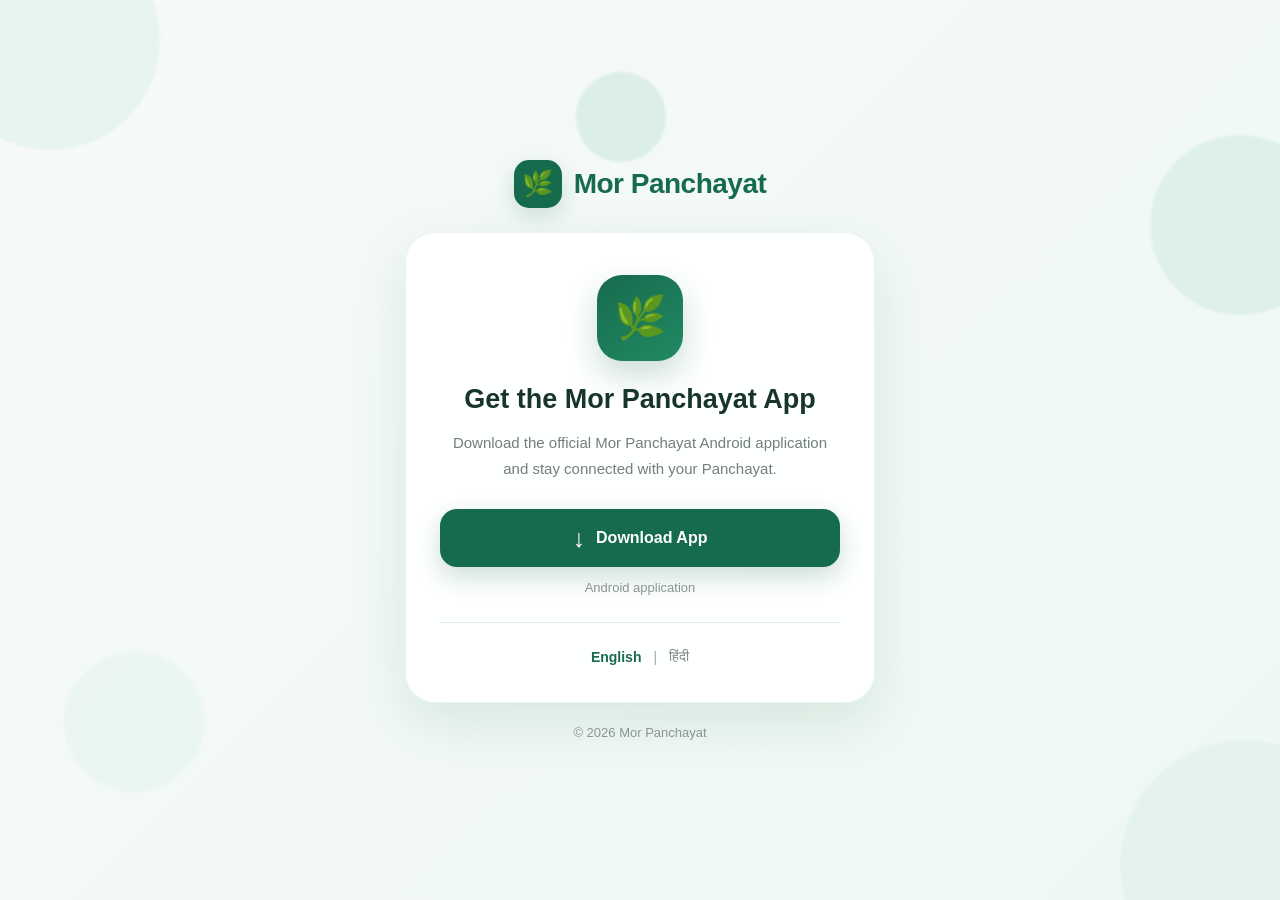
==== index.html @ 194c7f5a "Update download link to version 1.0.6" ====
<!DOCTYPE html>
<html lang="en">

<head>
    <meta charset="UTF-8">

    <meta
        name="viewport"
        content="width=device-width, initial-scale=1.0"
    >

    <meta
        name="description"
        content="Download the official Mor Panchayat Android application."
    >

    <meta name="theme-color" content="#176B4D">

    <title>Mor Panchayat - Download App</title>

    <!-- CSS -->
    <link rel="stylesheet" href="style.css">
</head>

<body>

    <!-- Animated Background Bubbles -->
    <div class="bubble bubble-1"></div>
    <div class="bubble bubble-2"></div>
    <div class="bubble bubble-3"></div>
    <div class="bubble bubble-4"></div>
    <div class="bubble bubble-5"></div>


    <main class="page">

        <!-- Brand -->
        <header class="brand">

            <div class="logo">
                🌿
            </div>

            <h1>Mor Panchayat</h1>

        </header>


        <!-- Download Card -->
        <section class="download-card">

            <!-- App Icon -->
            <div class="app-icon">
                🌿
            </div>


            <!-- Title -->
            <h2 id="title">
                Get the Mor Panchayat App
            </h2>


            <!-- Description -->
            <p class="subtitle" id="description">
                Download the official Mor Panchayat Android
                application and stay connected with your Panchayat.
            </p>


            <!-- Download Button -->
            <a
                class="download-btn"
                href="https://github.com/Anshu101com/mor-panchayat/releases/download/v1.0.6_Beta/Mor.Panchayat.v1.0.6-Beta.Pre.Release.apk"
                download
            >

                <span class="download-icon">
                    ↓
                </span>

                <span id="downloadText">
                    Download App
                </span>

            </a>


            <!-- Android Information -->
            <p
                class="android-text"
                id="androidText"
            >
                Android application
            </p>


            <!-- Divider -->
            <div class="divider"></div>


            <!-- Language Switch -->
            <div class="language">

                <button
                    id="englishBtn"
                    class="active"
                    type="button"
                    onclick="setLanguage('en')"
                >
                    English
                </button>

                <span>|</span>

                <button
                    id="hindiBtn"
                    type="button"
                    onclick="setLanguage('hi')"
                >
                    हिंदी
                </button>

            </div>

        </section>


        <!-- Footer -->
        <footer id="footerText">
            © 2026 Mor Panchayat
        </footer>

    </main>


    <!-- JavaScript -->
    <script>

        function setLanguage(language) {

            const title =
                document.getElementById("title");

            const description =
                document.getElementById("description");

            const downloadText =
                document.getElementById("downloadText");

            const androidText =
                document.getElementById("androidText");

            const footerText =
                document.getElementById("footerText");

            const englishBtn =
                document.getElementById("englishBtn");

            const hindiBtn =
                document.getElementById("hindiBtn");


            /* =========================
               HINDI
            ========================= */

            if (language === "hi") {

                document.documentElement.lang = "hi";

                document.title =
                    "Mor Panchayat - ऐप डाउनलोड";


                title.textContent =
                    "Mor Panchayat ऐप प्राप्त करें";


                description.textContent =
                    "आधिकारिक Mor Panchayat Android ऐप डाउनलोड करें और अपनी पंचायत से जुड़े रहें।";


                downloadText.textContent =
                    "ऐप डाउनलोड करें";


                androidText.textContent =
                    "Android एप्लिकेशन";


                footerText.textContent =
                    "© 2026 Mor Panchayat";


                hindiBtn.classList.add("active");

                englishBtn.classList.remove("active");

            }


            /* =========================
               ENGLISH
            ========================= */

            else {

                document.documentElement.lang = "en";

                document.title =
                    "Mor Panchayat - Download App";


                title.textContent =
                    "Get the Mor Panchayat App";


                description.textContent =
                    "Download the official Mor Panchayat Android application and stay connected with your Panchayat.";


                downloadText.textContent =
                    "Download App";


                androidText.textContent =
                    "Android application";


                footerText.textContent =
                    "© 2026 Mor Panchayat";


                englishBtn.classList.add("active");

                hindiBtn.classList.remove("active");

            }

        }

    </script>

</body>

</html>
---- style.css ----
/* ================================
   GLOBAL
================================ */

* {
    margin: 0;
    padding: 0;
    box-sizing: border-box;
}


html {
    scroll-behavior: smooth;
}


body {
    min-height: 100vh;

    font-family:
        "Segoe UI",
        Arial,
        sans-serif;

    background:
        linear-gradient(
            135deg,
            #f7faf8,
            #eef8f3
        );

    color: #18352B;

    overflow-x: hidden;
}


/* ================================
   PAGE
================================ */

.page {
    min-height: 100vh;

    display: flex;
    flex-direction: column;

    align-items: center;
    justify-content: center;

    padding: 30px 20px;

    position: relative;

    z-index: 2;
}


/* ================================
   BACKGROUND BUBBLES
================================ */

.bubble {
    position: fixed;

    border-radius: 50%;

    pointer-events: none;

    z-index: 0;

    filter: blur(1px);

    opacity: 0.45;

    animation:
        floatBubble 8s ease-in-out infinite;
}


.bubble-1 {
    width: 220px;
    height: 220px;

    background: #d6eee4;

    top: -70px;
    left: -60px;
}


.bubble-2 {
    width: 180px;
    height: 180px;

    background: #c8e7da;

    right: -50px;
    top: 15%;

    animation-delay: 1.5s;
}


.bubble-3 {
    width: 140px;
    height: 140px;

    background: #e0f2eb;

    left: 5%;
    bottom: 12%;

    animation-delay: 3s;
}


.bubble-4 {
    width: 250px;
    height: 250px;

    background: #d9eee6;

    right: -90px;
    bottom: -90px;

    animation-delay: 2s;
}


.bubble-5 {
    width: 90px;
    height: 90px;

    background: #bfe2d2;

    left: 45%;
    top: 8%;

    animation-delay: 4s;
}


@keyframes floatBubble {

    0% {
        transform: translateY(0px);
    }

    50% {
        transform: translateY(-18px);
    }

    100% {
        transform: translateY(0px);
    }

}


/* ================================
   BRAND
================================ */

.brand {
    display: flex;

    align-items: center;

    gap: 12px;

    margin-bottom: 24px;

    animation: fadeDown 0.7s ease;
}


.logo {
    width: 48px;
    height: 48px;

    display: flex;

    align-items: center;
    justify-content: center;

    border-radius: 15px;

    background: #176B4D;

    font-size: 25px;

    box-shadow:
        0 8px 22px rgba(23, 107, 77, 0.18);
}


.brand h1 {
    font-size: 28px;

    font-weight: 700;

    color: #176B4D;

    letter-spacing: -0.5px;
}


/* ================================
   DOWNLOAD CARD
================================ */

.download-card {
    width: 100%;

    max-width: 470px;

    padding: 42px 34px 32px;

    text-align: center;

    background: rgba(255, 255, 255, 0.92);

    border: 1px solid rgba(23, 107, 77, 0.08);

    border-radius: 30px;

    box-shadow:
        0 20px 55px rgba(23, 107, 77, 0.12);

    backdrop-filter: blur(12px);

    animation: fadeUp 0.8s ease;

    position: relative;

    z-index: 2;
}


/* ================================
   APP ICON
================================ */

.app-icon {
    width: 86px;
    height: 86px;

    margin: 0 auto 22px;

    display: flex;

    align-items: center;
    justify-content: center;

    border-radius: 25px;

    background:
        linear-gradient(
            145deg,
            #176B4D,
            #218a63
        );

    font-size: 42px;

    box-shadow:
        0 14px 30px rgba(23, 107, 77, 0.22);
}


/* ================================
   TITLE
================================ */

.download-card h2 {
    font-size: 27px;

    line-height: 1.25;

    color: #18352B;

    margin-bottom: 14px;
}


/* ================================
   DESCRIPTION
================================ */

.subtitle {
    max-width: 380px;

    margin: 0 auto;

    font-size: 15px;

    line-height: 1.7;

    color: #718078;
}


/* ================================
   DOWNLOAD BUTTON
================================ */

.download-btn {
    margin-top: 28px;

    width: 100%;

    min-height: 58px;

    display: flex;

    align-items: center;
    justify-content: center;

    gap: 11px;

    border-radius: 17px;

    background: #176B4D;

    color: white;

    text-decoration: none;

    font-size: 16px;

    font-weight: 700;

    box-shadow:
        0 10px 25px rgba(23, 107, 77, 0.22);

    transition:
        transform 0.2s ease,
        box-shadow 0.2s ease,
        background 0.2s ease;
}


.download-btn:hover {
    background: #12583f;

    transform: translateY(-3px);

    box-shadow:
        0 15px 30px rgba(23, 107, 77, 0.28);
}


.download-btn:active {
    transform: translateY(0);

    box-shadow:
        0 7px 15px rgba(23, 107, 77, 0.2);
}


.download-icon {
    font-size: 25px;

    line-height: 1;

    font-weight: 400;
}


/* ================================
   ANDROID TEXT
================================ */

.android-text {
    margin-top: 13px;

    font-size: 13px;

    color: #8a9690;
}


/* ================================
   DIVIDER
================================ */

.divider {
    width: 100%;

    height: 1px;

    margin: 27px 0 20px;

    background: #e3ebe7;
}


/* ================================
   LANGUAGE
================================ */

.language {
    display: flex;

    align-items: center;
    justify-content: center;

    gap: 10px;

    font-size: 14px;

    color: #a0aaa5;
}


.language button {
    border: none;

    background: transparent;

    padding: 5px 2px;

    font-family: inherit;

    font-size: 14px;

    color: #7b8781;

    cursor: pointer;

    transition: 0.2s ease;
}


.language button:hover {
    color: #176B4D;
}


.language button.active {
    color: #176B4D;

    font-weight: 700;
}


/* ================================
   FOOTER
================================ */

footer {
    margin-top: 22px;

    font-size: 13px;

    color: #8a9690;

    position: relative;

    z-index: 2;
}


/* ================================
   ANIMATIONS
================================ */

@keyframes fadeUp {

    from {
        opacity: 0;

        transform:
            translateY(25px);
    }

    to {
        opacity: 1;

        transform:
            translateY(0);
    }

}


@keyframes fadeDown {

    from {
        opacity: 0;

        transform:
            translateY(-15px);
    }

    to {
        opacity: 1;

        transform:
            translateY(0);
    }

}


/* ================================
   MOBILE
================================ */

@media (max-width: 600px) {

    .page {
        padding:
            25px 16px;
    }


    .brand {
        margin-bottom: 20px;
    }


    .brand h1 {
        font-size: 24px;
    }


    .logo {
        width: 43px;
        height: 43px;

        border-radius: 13px;

        font-size: 22px;
    }


    .download-card {
        padding:
            34px 22px 27px;

        border-radius: 25px;
    }


    .app-icon {
        width: 76px;
        height: 76px;

        border-radius: 22px;

        font-size: 36px;
    }


    .download-card h2 {
        font-size: 24px;
    }


    .subtitle {
        font-size: 14px;

        line-height: 1.65;
    }


    .download-btn {
        min-height: 56px;

        border-radius: 16px;
    }

}


/* ================================
   SMALL PHONES
================================ */

@media (max-width: 380px) {

    .download-card {
        padding:
            30px 18px 24px;
    }


    .download-card h2 {
        font-size: 22px;
    }


    .brand h1 {
        font-size: 22px;
    }

}
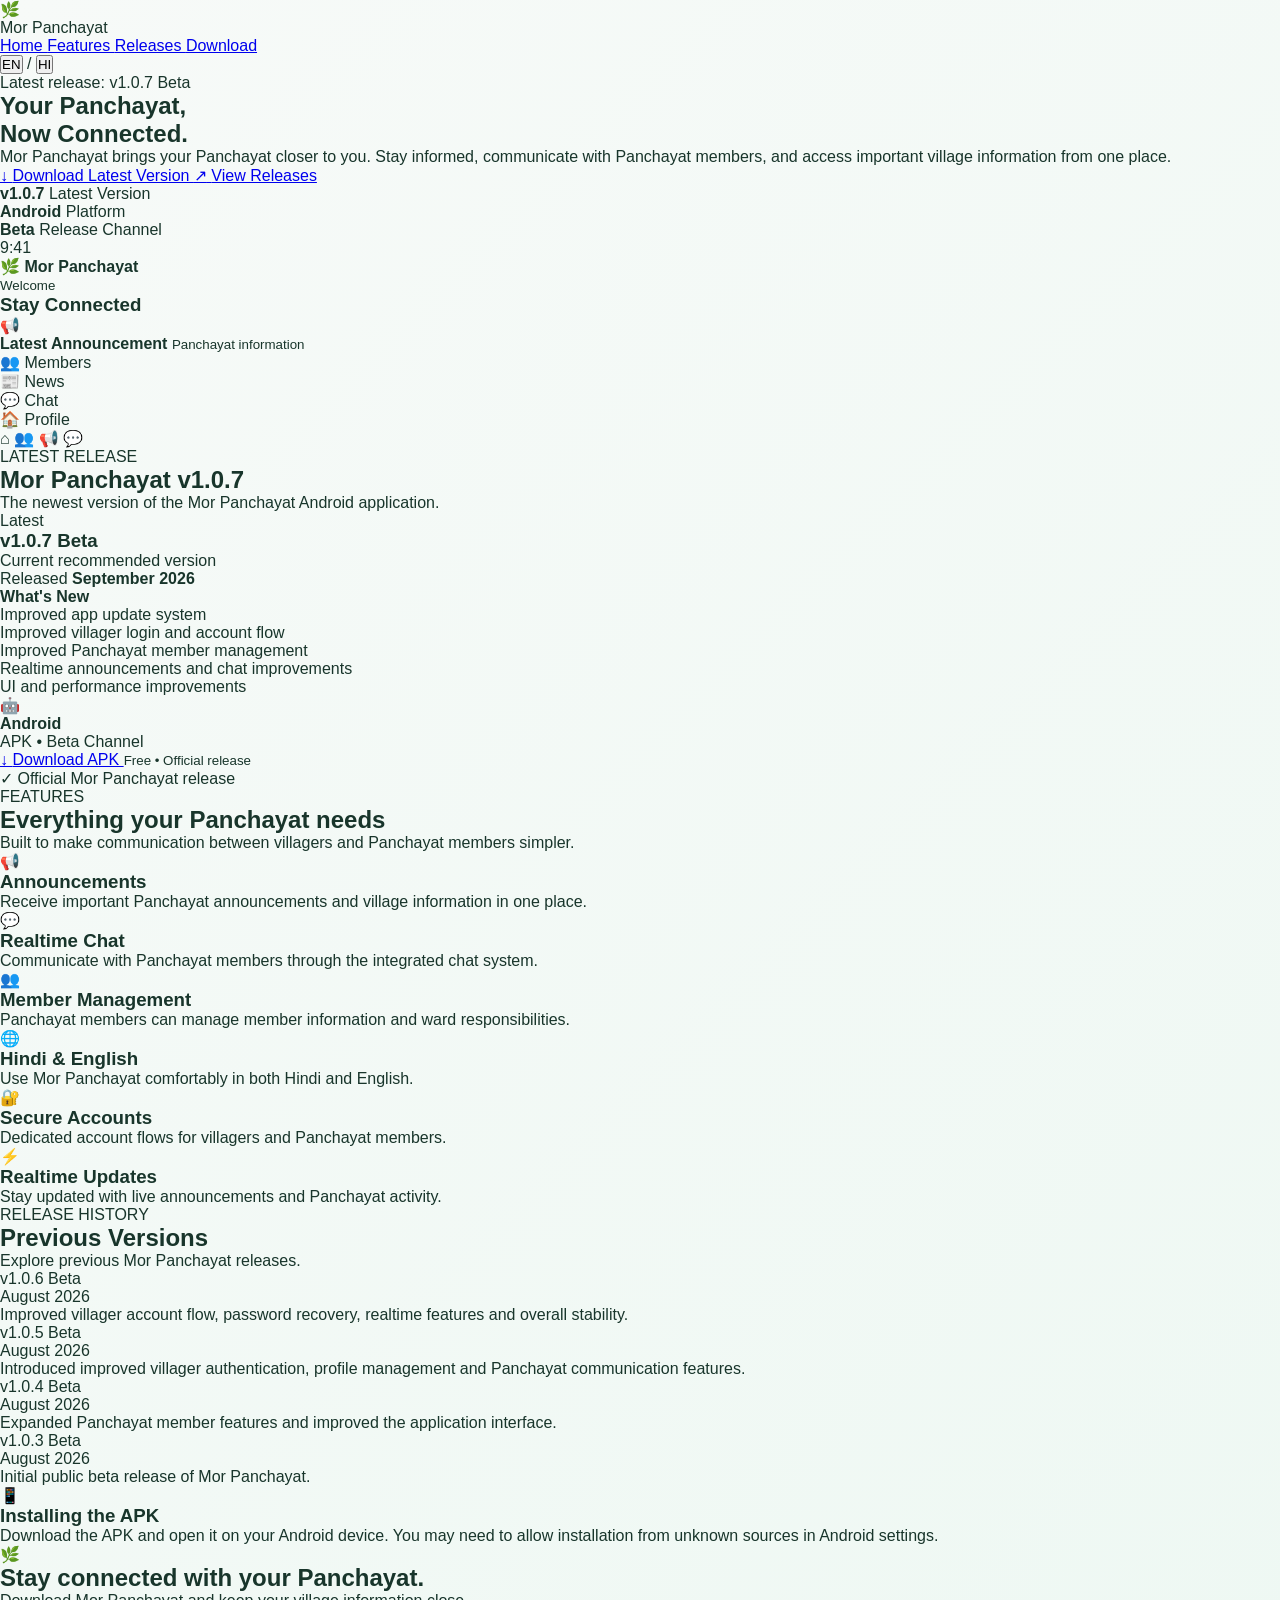
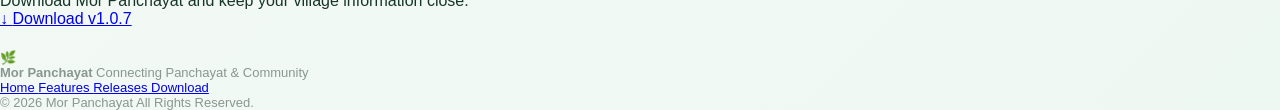
==== commit 4a17d67a: "Update index.html" ====
--- a/index.html
+++ b/index.html
@@ -2,6 +2,7 @@
 <html lang="en">
 
 <head>
+
     <meta charset="UTF-8">
 
     <meta
@@ -11,236 +12,1172 @@
 
     <meta
         name="description"
-        content="Download the official Mor Panchayat Android application."
+        content="Mor Panchayat - Official Android application for staying connected with your Panchayat."
     >
 
-    <meta name="theme-color" content="#176B4D">
-
-    <title>Mor Panchayat - Download App</title>
-
-    <!-- CSS -->
+    <meta
+        name="theme-color"
+        content="#176B4D"
+    >
+
+    <meta
+        name="apple-mobile-web-app-capable"
+        content="yes"
+    >
+
+    <title>Mor Panchayat - Official App</title>
+
     <link rel="stylesheet" href="style.css">
+
 </head>
 
+
 <body>
 
-    <!-- Animated Background Bubbles -->
-    <div class="bubble bubble-1"></div>
-    <div class="bubble bubble-2"></div>
-    <div class="bubble bubble-3"></div>
-    <div class="bubble bubble-4"></div>
-    <div class="bubble bubble-5"></div>
-
-
-    <main class="page">
-
-        <!-- Brand -->
-        <header class="brand">
-
-            <div class="logo">
-                🌿
-            </div>
-
-            <h1>Mor Panchayat</h1>
-
-        </header>
-
-
-        <!-- Download Card -->
-        <section class="download-card">
-
-            <!-- App Icon -->
-            <div class="app-icon">
-                🌿
-            </div>
-
-
-            <!-- Title -->
-            <h2 id="title">
-                Get the Mor Panchayat App
-            </h2>
-
-
-            <!-- Description -->
-            <p class="subtitle" id="description">
-                Download the official Mor Panchayat Android
-                application and stay connected with your Panchayat.
-            </p>
-
-
-            <!-- Download Button -->
-            <a
-                class="download-btn"
-                href="https://github.com/Anshu101com/mor-panchayat/releases/download/v1.0.6_Beta/Mor.Panchayat.v1.0.6-Beta.Pre.Release.apk"
-                download
-            >
-
-                <span class="download-icon">
+    <!-- =========================================
+         BACKGROUND
+    ========================================== -->
+
+    <div class="background">
+
+        <div class="orb orb-1"></div>
+        <div class="orb orb-2"></div>
+        <div class="orb orb-3"></div>
+
+        <div class="grid"></div>
+
+    </div>
+
+
+    <!-- =========================================
+         NAVBAR
+    ========================================== -->
+
+    <header class="navbar">
+
+        <div class="nav-container">
+
+            <div class="nav-brand">
+
+                <div class="nav-logo">
+                    🌿
+                </div>
+
+                <span>
+                    Mor Panchayat
+                </span>
+
+            </div>
+
+
+            <nav class="nav-links">
+
+                <a href="#home" data-en="Home" data-hi="होम">
+                    Home
+                </a>
+
+                <a href="#features" data-en="Features" data-hi="विशेषताएँ">
+                    Features
+                </a>
+
+                <a href="#releases" data-en="Releases" data-hi="रिलीज़">
+                    Releases
+                </a>
+
+                <a href="#download" data-en="Download" data-hi="डाउनलोड">
+                    Download
+                </a>
+
+            </nav>
+
+
+            <div class="nav-language">
+
+                <button
+                    id="navEnglish"
+                    class="active"
+                    onclick="setLanguage('en')"
+                >
+                    EN
+                </button>
+
+                <span>/</span>
+
+                <button
+                    id="navHindi"
+                    onclick="setLanguage('hi')"
+                >
+                    HI
+                </button>
+
+            </div>
+
+        </div>
+
+    </header>
+
+
+
+    <!-- =========================================
+         MAIN
+    ========================================== -->
+
+    <main>
+
+
+        <!-- =====================================
+             HERO
+        ====================================== -->
+
+        <section
+            class="hero"
+            id="home"
+        >
+
+            <div class="hero-content">
+
+
+                <div class="status-pill">
+
+                    <span class="status-dot"></span>
+
+                    <span
+                        id="statusText"
+                        data-en="Latest release: v1.0.7 Beta"
+                        data-hi="नवीनतम रिलीज़: v1.0.7 Beta"
+                    >
+                        Latest release: v1.0.7 Beta
+                    </span>
+
+                </div>
+
+
+                <h1>
+
+                    <span
+                        data-en="Your Panchayat,"
+                        data-hi="आपकी पंचायत,"
+                    >
+                        Your Panchayat,
+                    </span>
+
+                    <br>
+
+                    <span class="gradient-text"
+                        data-en="Now Connected."
+                        data-hi="अब जुड़ी हुई।"
+                    >
+                        Now Connected.
+                    </span>
+
+                </h1>
+
+
+                <p
+                    class="hero-description"
+                    data-en="Mor Panchayat brings your Panchayat closer to you. Stay informed, communicate with Panchayat members, and access important village information from one place."
+                    data-hi="Mor Panchayat आपकी पंचायत को आपके और करीब लाता है। महत्वपूर्ण जानकारी प्राप्त करें, पंचायत सदस्यों से जुड़ें और गांव की जानकारी एक ही स्थान पर पाएं।"
+                >
+                    Mor Panchayat brings your Panchayat closer to you.
+                    Stay informed, communicate with Panchayat members,
+                    and access important village information from one place.
+                </p>
+
+
+                <div class="hero-buttons">
+
+                    <a
+                        href="#download"
+                        class="primary-btn"
+                    >
+
+                        <span>↓</span>
+
+                        <span
+                            data-en="Download Latest Version"
+                            data-hi="नवीनतम संस्करण डाउनलोड करें"
+                        >
+                            Download Latest Version
+                        </span>
+
+                    </a>
+
+
+                    <a
+                        href="#releases"
+                        class="secondary-btn"
+                    >
+
+                        <span>↗</span>
+
+                        <span
+                            data-en="View Releases"
+                            data-hi="रिलीज़ देखें"
+                        >
+                            View Releases
+                        </span>
+
+                    </a>
+
+                </div>
+
+
+                <div class="hero-info">
+
+                    <div>
+
+                        <strong>
+                            v1.0.7
+                        </strong>
+
+                        <span
+                            data-en="Latest Version"
+                            data-hi="नवीनतम संस्करण"
+                        >
+                            Latest Version
+                        </span>
+
+                    </div>
+
+
+                    <div class="info-divider"></div>
+
+
+                    <div>
+
+                        <strong>
+                            Android
+                        </strong>
+
+                        <span
+                            data-en="Platform"
+                            data-hi="प्लेटफ़ॉर्म"
+                        >
+                            Platform
+                        </span>
+
+                    </div>
+
+
+                    <div class="info-divider"></div>
+
+
+                    <div>
+
+                        <strong>
+                            Beta
+                        </strong>
+
+                        <span
+                            data-en="Release Channel"
+                            data-hi="रिलीज़ चैनल"
+                        >
+                            Release Channel
+                        </span>
+
+                    </div>
+
+                </div>
+
+            </div>
+
+
+
+            <!-- PHONE MOCKUP -->
+
+            <div class="phone-area">
+
+                <div class="phone-glow"></div>
+
+                <div class="phone">
+
+                    <div class="phone-notch"></div>
+
+                    <div class="phone-screen">
+
+                        <div class="mock-status">
+                            9:41
+                        </div>
+
+
+                        <div class="mock-header">
+
+                            <span>🌿</span>
+
+                            <strong>
+                                Mor Panchayat
+                            </strong>
+
+                        </div>
+
+
+                        <div class="mock-welcome">
+
+                            <small>
+                                Welcome
+                            </small>
+
+                            <h3>
+                                Stay Connected
+                            </h3>
+
+                        </div>
+
+
+                        <div class="mock-card">
+
+                            <div class="mock-icon">
+                                📢
+                            </div>
+
+                            <div>
+
+                                <strong>
+                                    Latest Announcement
+                                </strong>
+
+                                <small>
+                                    Panchayat information
+                                </small>
+
+                            </div>
+
+                        </div>
+
+
+                        <div class="mock-grid">
+
+                            <div>
+                                👥
+                                <span>
+                                    Members
+                                </span>
+                            </div>
+
+                            <div>
+                                📰
+                                <span>
+                                    News
+                                </span>
+                            </div>
+
+                            <div>
+                                💬
+                                <span>
+                                    Chat
+                                </span>
+                            </div>
+
+                            <div>
+                                🏠
+                                <span>
+                                    Profile
+                                </span>
+                            </div>
+
+                        </div>
+
+
+                        <div class="mock-bottom">
+
+                            <span>⌂</span>
+                            <span>👥</span>
+                            <span>📢</span>
+                            <span>💬</span>
+
+                        </div>
+
+                    </div>
+
+                </div>
+
+            </div>
+
+        </section>
+
+
+
+        <!-- =====================================
+             LATEST RELEASE
+        ====================================== -->
+
+        <section
+            class="section"
+            id="download"
+        >
+
+            <div class="section-heading">
+
+                <div class="section-label">
+                    LATEST RELEASE
+                </div>
+
+                <h2
+                    data-en="Mor Panchayat v1.0.7"
+                    data-hi="Mor Panchayat v1.0.7"
+                >
+                    Mor Panchayat v1.0.7
+                </h2>
+
+                <p
+                    data-en="The newest version of the Mor Panchayat Android application."
+                    data-hi="Mor Panchayat Android एप्लिकेशन का नवीनतम संस्करण।"
+                >
+                    The newest version of the Mor Panchayat Android application.
+                </p>
+
+            </div>
+
+
+            <div class="release-card latest-release">
+
+
+                <div class="release-top">
+
+                    <div>
+
+                        <div class="version-badge">
+                            Latest
+                        </div>
+
+                        <h3>
+                            v1.0.7 Beta
+                        </h3>
+
+                        <p
+                            data-en="Current recommended version"
+                            data-hi="वर्तमान अनुशंसित संस्करण"
+                        >
+                            Current recommended version
+                        </p>
+
+                    </div>
+
+
+                    <div class="release-date">
+
+                        <span
+                            data-en="Released"
+                            data-hi="रिलीज़"
+                        >
+                            Released
+                        </span>
+
+                        <strong>
+                            September 2026
+                        </strong>
+
+                    </div>
+
+                </div>
+
+
+                <div class="release-content">
+
+
+                    <div class="whats-new">
+
+                        <h4
+                            data-en="What's New"
+                            data-hi="क्या नया है"
+                        >
+                            What's New
+                        </h4>
+
+
+                        <ul>
+
+                            <li
+                                data-en="Improved app update system"
+                                data-hi="बेहतर ऐप अपडेट सिस्टम"
+                            >
+                                Improved app update system
+                            </li>
+
+                            <li
+                                data-en="Improved villager login and account flow"
+                                data-hi="बेहतर ग्रामीण लॉगिन और अकाउंट सिस्टम"
+                            >
+                                Improved villager login and account flow
+                            </li>
+
+                            <li
+                                data-en="Improved Panchayat member management"
+                                data-hi="बेहतर पंचायत सदस्य प्रबंधन"
+                            >
+                                Improved Panchayat member management
+                            </li>
+
+                            <li
+                                data-en="Realtime announcements and chat improvements"
+                                data-hi="रीयलटाइम घोषणाओं और चैट में सुधार"
+                            >
+                                Realtime announcements and chat improvements
+                            </li>
+
+                            <li
+                                data-en="UI and performance improvements"
+                                data-hi="UI और प्रदर्शन में सुधार"
+                            >
+                                UI and performance improvements
+                            </li>
+
+                        </ul>
+
+                    </div>
+
+
+                    <div class="download-panel">
+
+                        <div class="android-symbol">
+                            🤖
+                        </div>
+
+                        <h4>
+                            Android
+                        </h4>
+
+                        <p
+                            data-en="APK • Beta Channel"
+                            data-hi="APK • Beta चैनल"
+                        >
+                            APK • Beta Channel
+                        </p>
+
+
+                        <a
+                            class="download-btn-large"
+                            href="https://github.com/Anshu101com/mor-panchayat/releases/download/v1.0.7_Beta/Mor.Panchayat.v1.0.7-Beta.Pre.Release.apk"
+                            download
+                        >
+
+                            <span>
+                                ↓
+                            </span>
+
+                            <span
+                                data-en="Download APK"
+                                data-hi="APK डाउनलोड करें"
+                            >
+                                Download APK
+                            </span>
+
+                        </a>
+
+
+                        <small
+                            data-en="Free • Official release"
+                            data-hi="मुफ़्त • आधिकारिक रिलीज़"
+                        >
+                            Free • Official release
+                        </small>
+
+                    </div>
+
+                </div>
+
+
+                <div class="release-footer">
+
+                    <span>
+                        ✓
+                    </span>
+
+                    <span
+                        data-en="Official Mor Panchayat release"
+                        data-hi="आधिकारिक Mor Panchayat रिलीज़"
+                    >
+                        Official Mor Panchayat release
+                    </span>
+
+                </div>
+
+            </div>
+
+        </section>
+
+
+
+        <!-- =====================================
+             FEATURES
+        ====================================== -->
+
+        <section
+            class="section"
+            id="features"
+        >
+
+            <div class="section-heading">
+
+                <div class="section-label">
+                    FEATURES
+                </div>
+
+                <h2
+                    data-en="Everything your Panchayat needs"
+                    data-hi="आपकी पंचायत के लिए आवश्यक सुविधाएँ"
+                >
+                    Everything your Panchayat needs
+                </h2>
+
+                <p
+                    data-en="Built to make communication between villagers and Panchayat members simpler."
+                    data-hi="ग्रामीणों और पंचायत सदस्यों के बीच संचार को आसान बनाने के लिए बनाया गया।"
+                >
+                    Built to make communication between villagers
+                    and Panchayat members simpler.
+                </p>
+
+            </div>
+
+
+            <div class="features-grid">
+
+
+                <div class="feature-card">
+
+                    <div class="feature-icon">
+                        📢
+                    </div>
+
+                    <h3
+                        data-en="Announcements"
+                        data-hi="घोषणाएँ"
+                    >
+                        Announcements
+                    </h3>
+
+                    <p
+                        data-en="Receive important Panchayat announcements and village information in one place."
+                        data-hi="महत्वपूर्ण पंचायत घोषणाएँ और गांव की जानकारी एक ही स्थान पर प्राप्त करें।"
+                    >
+                        Receive important Panchayat announcements
+                        and village information in one place.
+                    </p>
+
+                </div>
+
+
+                <div class="feature-card">
+
+                    <div class="feature-icon">
+                        💬
+                    </div>
+
+                    <h3
+                        data-en="Realtime Chat"
+                        data-hi="रीयलटाइम चैट"
+                    >
+                        Realtime Chat
+                    </h3>
+
+                    <p
+                        data-en="Communicate with Panchayat members through the integrated chat system."
+                        data-hi="एकीकृत चैट सिस्टम के माध्यम से पंचायत सदस्यों से संवाद करें।"
+                    >
+                        Communicate with Panchayat members through
+                        the integrated chat system.
+                    </p>
+
+                </div>
+
+
+                <div class="feature-card">
+
+                    <div class="feature-icon">
+                        👥
+                    </div>
+
+                    <h3
+                        data-en="Member Management"
+                        data-hi="सदस्य प्रबंधन"
+                    >
+                        Member Management
+                    </h3>
+
+                    <p
+                        data-en="Panchayat members can manage member information and ward responsibilities."
+                        data-hi="पंचायत सदस्य सदस्य जानकारी और वार्ड जिम्मेदारियों को प्रबंधित कर सकते हैं।"
+                    >
+                        Panchayat members can manage member information
+                        and ward responsibilities.
+                    </p>
+
+                </div>
+
+
+                <div class="feature-card">
+
+                    <div class="feature-icon">
+                        🌐
+                    </div>
+
+                    <h3
+                        data-en="Hindi & English"
+                        data-hi="हिंदी और अंग्रेज़ी"
+                    >
+                        Hindi & English
+                    </h3>
+
+                    <p
+                        data-en="Use Mor Panchayat comfortably in both Hindi and English."
+                        data-hi="Mor Panchayat को हिंदी और अंग्रेज़ी दोनों भाषाओं में आसानी से उपयोग करें।"
+                    >
+                        Use Mor Panchayat comfortably in both
+                        Hindi and English.
+                    </p>
+
+                </div>
+
+
+                <div class="feature-card">
+
+                    <div class="feature-icon">
+                        🔐
+                    </div>
+
+                    <h3
+                        data-en="Secure Accounts"
+                        data-hi="सुरक्षित अकाउंट"
+                    >
+                        Secure Accounts
+                    </h3>
+
+                    <p
+                        data-en="Dedicated account flows for villagers and Panchayat members."
+                        data-hi="ग्रामीणों और पंचायत सदस्यों के लिए अलग और सुरक्षित अकाउंट सिस्टम।"
+                    >
+                        Dedicated account flows for villagers
+                        and Panchayat members.
+                    </p>
+
+                </div>
+
+
+                <div class="feature-card">
+
+                    <div class="feature-icon">
+                        ⚡
+                    </div>
+
+                    <h3
+                        data-en="Realtime Updates"
+                        data-hi="रीयलटाइम अपडेट"
+                    >
+                        Realtime Updates
+                    </h3>
+
+                    <p
+                        data-en="Stay updated with live announcements and Panchayat activity."
+                        data-hi="लाइव घोषणाओं और पंचायत गतिविधियों से अपडेट रहें।"
+                    >
+                        Stay updated with live announcements
+                        and Panchayat activity.
+                    </p>
+
+                </div>
+
+            </div>
+
+        </section>
+
+
+
+        <!-- =====================================
+             RELEASE HISTORY
+        ====================================== -->
+
+        <section
+            class="section"
+            id="releases"
+        >
+
+            <div class="section-heading">
+
+                <div class="section-label">
+                    RELEASE HISTORY
+                </div>
+
+                <h2
+                    data-en="Previous Versions"
+                    data-hi="पिछले संस्करण"
+                >
+                    Previous Versions
+                </h2>
+
+                <p
+                    data-en="Explore previous Mor Panchayat releases."
+                    data-hi="Mor Panchayat के पिछले संस्करण देखें।"
+                >
+                    Explore previous Mor Panchayat releases.
+                </p>
+
+            </div>
+
+
+            <div class="timeline">
+
+
+                <!-- v1.0.6 -->
+
+                <div class="timeline-item">
+
+                    <div class="timeline-dot"></div>
+
+                    <div class="history-card">
+
+                        <div class="history-header">
+
+                            <div>
+
+                                <span class="version">
+                                    v1.0.6
+                                </span>
+
+                                <span class="beta">
+                                    Beta
+                                </span>
+
+                            </div>
+
+                            <span class="history-date">
+                                August 2026
+                            </span>
+
+                        </div>
+
+
+                        <p
+                            data-en="Improved villager account flow, password recovery, realtime features and overall stability."
+                            data-hi="ग्रामीण अकाउंट फ्लो, पासवर्ड रिकवरी, रीयलटाइम फीचर्स और स्थिरता में सुधार।"
+                        >
+                            Improved villager account flow,
+                            password recovery, realtime features
+                            and overall stability.
+                        </p>
+
+                    </div>
+
+                </div>
+
+
+
+                <!-- v1.0.5 -->
+
+                <div class="timeline-item">
+
+                    <div class="timeline-dot"></div>
+
+                    <div class="history-card">
+
+                        <div class="history-header">
+
+                            <div>
+
+                                <span class="version">
+                                    v1.0.5
+                                </span>
+
+                                <span class="beta">
+                                    Beta
+                                </span>
+
+                            </div>
+
+                            <span class="history-date">
+                                August 2026
+                            </span>
+
+                        </div>
+
+
+                        <p
+                            data-en="Introduced improved villager authentication, profile management and Panchayat communication features."
+                            data-hi="बेहतर ग्रामीण प्रमाणीकरण, प्रोफ़ाइल प्रबंधन और पंचायत संचार सुविधाएँ जोड़ी गईं।"
+                        >
+                            Introduced improved villager authentication,
+                            profile management and Panchayat communication
+                            features.
+                        </p>
+
+                    </div>
+
+                </div>
+
+
+
+                <!-- v1.0.4 -->
+
+                <div class="timeline-item">
+
+                    <div class="timeline-dot"></div>
+
+                    <div class="history-card">
+
+                        <div class="history-header">
+
+                            <div>
+
+                                <span class="version">
+                                    v1.0.4
+                                </span>
+
+                                <span class="beta">
+                                    Beta
+                                </span>
+
+                            </div>
+
+                            <span class="history-date">
+                                August 2026
+                            </span>
+
+                        </div>
+
+
+                        <p
+                            data-en="Expanded Panchayat member features and improved the application interface."
+                            data-hi="पंचायत सदस्य सुविधाओं का विस्तार और एप्लिकेशन इंटरफ़ेस में सुधार।"
+                        >
+                            Expanded Panchayat member features
+                            and improved the application interface.
+                        </p>
+
+                    </div>
+
+                </div>
+
+
+
+                <!-- v1.0.3 -->
+
+                <div class="timeline-item">
+
+                    <div class="timeline-dot"></div>
+
+                    <div class="history-card">
+
+                        <div class="history-header">
+
+                            <div>
+
+                                <span class="version">
+                                    v1.0.3
+                                </span>
+
+                                <span class="beta">
+                                    Beta
+                                </span>
+
+                            </div>
+
+                            <span class="history-date">
+                                August 2026
+                            </span>
+
+                        </div>
+
+
+                        <p
+                            data-en="Initial public beta release of Mor Panchayat."
+                            data-hi="Mor Panchayat की प्रारंभिक सार्वजनिक बीटा रिलीज़।"
+                        >
+                            Initial public beta release of Mor Panchayat.
+                        </p>
+
+                    </div>
+
+                </div>
+
+            </div>
+
+        </section>
+
+
+
+        <!-- =====================================
+             INSTALLATION
+        ====================================== -->
+
+        <section class="install-section">
+
+            <div class="install-card">
+
+                <div class="install-icon">
+                    📱
+                </div>
+
+
+                <div class="install-text">
+
+                    <h3
+                        data-en="Installing the APK"
+                        data-hi="APK इंस्टॉल करना"
+                    >
+                        Installing the APK
+                    </h3>
+
+                    <p
+                        data-en="Download the APK and open it on your Android device. You may need to allow installation from unknown sources in Android settings."
+                        data-hi="APK डाउनलोड करके अपने Android डिवाइस पर खोलें। Android सेटिंग्स में Unknown Sources से इंस्टॉलेशन की अनुमति देनी पड़ सकती है।"
+                    >
+                        Download the APK and open it on your Android device.
+                        You may need to allow installation from unknown
+                        sources in Android settings.
+                    </p>
+
+                </div>
+
+            </div>
+
+        </section>
+
+
+
+        <!-- =====================================
+             FINAL CTA
+        ====================================== -->
+
+        <section class="final-cta">
+
+            <div class="cta-glow"></div>
+
+            <div class="cta-content">
+
+                <div class="cta-logo">
+                    🌿
+                </div>
+
+                <h2
+                    data-en="Stay connected with your Panchayat."
+                    data-hi="अपनी पंचायत से जुड़े रहें।"
+                >
+                    Stay connected with your Panchayat.
+                </h2>
+
+                <p
+                    data-en="Download Mor Panchayat and keep your village information close."
+                    data-hi="Mor Panchayat डाउनलोड करें और अपने गांव की जानकारी अपने पास रखें।"
+                >
+                    Download Mor Panchayat and keep your village
+                    information close.
+                </p>
+
+
+                <a
+                    href="https://github.com/Anshu101com/mor-panchayat/releases/download/v1.0.7_Beta/Mor.Panchayat.v1.0.7-Beta.Pre.Release.apk"
+                    class="primary-btn cta-button"
+                    download
+                >
+
                     ↓
-                </span>
-
-                <span id="downloadText">
-                    Download App
-                </span>
-
-            </a>
-
-
-            <!-- Android Information -->
-            <p
-                class="android-text"
-                id="androidText"
-            >
-                Android application
-            </p>
-
-
-            <!-- Divider -->
-            <div class="divider"></div>
-
-
-            <!-- Language Switch -->
-            <div class="language">
-
-                <button
-                    id="englishBtn"
-                    class="active"
-                    type="button"
-                    onclick="setLanguage('en')"
-                >
-                    English
-                </button>
-
-                <span>|</span>
-
-                <button
-                    id="hindiBtn"
-                    type="button"
-                    onclick="setLanguage('hi')"
-                >
-                    हिंदी
-                </button>
+
+                    <span
+                        data-en="Download v1.0.7"
+                        data-hi="v1.0.7 डाउनलोड करें"
+                    >
+                        Download v1.0.7
+                    </span>
+
+                </a>
 
             </div>
 
         </section>
 
-
-        <!-- Footer -->
-        <footer id="footerText">
-            © 2026 Mor Panchayat
-        </footer>
-
     </main>
 
 
-    <!-- JavaScript -->
-    <script>
-
-        function setLanguage(language) {
-
-            const title =
-                document.getElementById("title");
-
-            const description =
-                document.getElementById("description");
-
-            const downloadText =
-                document.getElementById("downloadText");
-
-            const androidText =
-                document.getElementById("androidText");
-
-            const footerText =
-                document.getElementById("footerText");
-
-            const englishBtn =
-                document.getElementById("englishBtn");
-
-            const hindiBtn =
-                document.getElementById("hindiBtn");
-
-
-            /* =========================
-               HINDI
-            ========================= */
-
-            if (language === "hi") {
-
-                document.documentElement.lang = "hi";
-
-                document.title =
-                    "Mor Panchayat - ऐप डाउनलोड";
-
-
-                title.textContent =
-                    "Mor Panchayat ऐप प्राप्त करें";
-
-
-                description.textContent =
-                    "आधिकारिक Mor Panchayat Android ऐप डाउनलोड करें और अपनी पंचायत से जुड़े रहें।";
-
-
-                downloadText.textContent =
-                    "ऐप डाउनलोड करें";
-
-
-                androidText.textContent =
-                    "Android एप्लिकेशन";
-
-
-                footerText.textContent =
-                    "© 2026 Mor Panchayat";
-
-
-                hindiBtn.classList.add("active");
-
-                englishBtn.classList.remove("active");
-
-            }
-
-
-            /* =========================
-               ENGLISH
-            ========================= */
-
-            else {
-
-                document.documentElement.lang = "en";
-
-                document.title =
-                    "Mor Panchayat - Download App";
-
-
-                title.textContent =
-                    "Get the Mor Panchayat App";
-
-
-                description.textContent =
-                    "Download the official Mor Panchayat Android application and stay connected with your Panchayat.";
-
-
-                downloadText.textContent =
-                    "Download App";
-
-
-                androidText.textContent =
-                    "Android application";
-
-
-                footerText.textContent =
-                    "© 2026 Mor Panchayat";
-
-
-                englishBtn.classList.add("active");
-
-                hindiBtn.classList.remove("active");
-
-            }
-
-        }
-
-    </script>
+
+    <!-- =========================================
+         FOOTER
+    ========================================== -->
+
+    <footer>
+
+        <div class="footer-container">
+
+
+            <div class="footer-brand">
+
+                <div class="nav-logo">
+                    🌿
+                </div>
+
+                <div>
+
+                    <strong>
+                        Mor Panchayat
+                    </strong>
+
+                    <span
+                        data-en="Connecting Panchayat & Community"
+                        data-hi="पंचायत और समुदाय को जोड़ना"
+                    >
+                        Connecting Panchayat & Community
+                    </span>
+
+                </div>
+
+            </div>
+
+
+            <div class="footer-links">
+
+                <a
+                    href="#home"
+                    data-en="Home"
+                    data-hi="होम"
+                >
+                    Home
+                </a>
+
+                <a
+                    href="#features"
+                    data-en="Features"
+                    data-hi="विशेषताएँ"
+                >
+                    Features
+                </a>
+
+                <a
+                    href="#releases"
+                    data-en="Releases"
+                    data-hi="रिलीज़"
+                >
+                    Releases
+                </a>
+
+                <a
+                    href="#download"
+                    data-en="Download"
+                    data-hi="डाउनलोड"
+                >
+                    Download
+                </a>
+
+            </div>
+
+        </div>
+
+
+        <div class="footer-bottom">
+
+            <span>
+                © 2026 Mor Panchayat
+            </span>
+
+            <span>
+                All Rights Reserved.
+            </span>
+
+        </div>
+
+    </footer>
+
+
+
+    <script src="script.js"></script>
 
 </body>
 
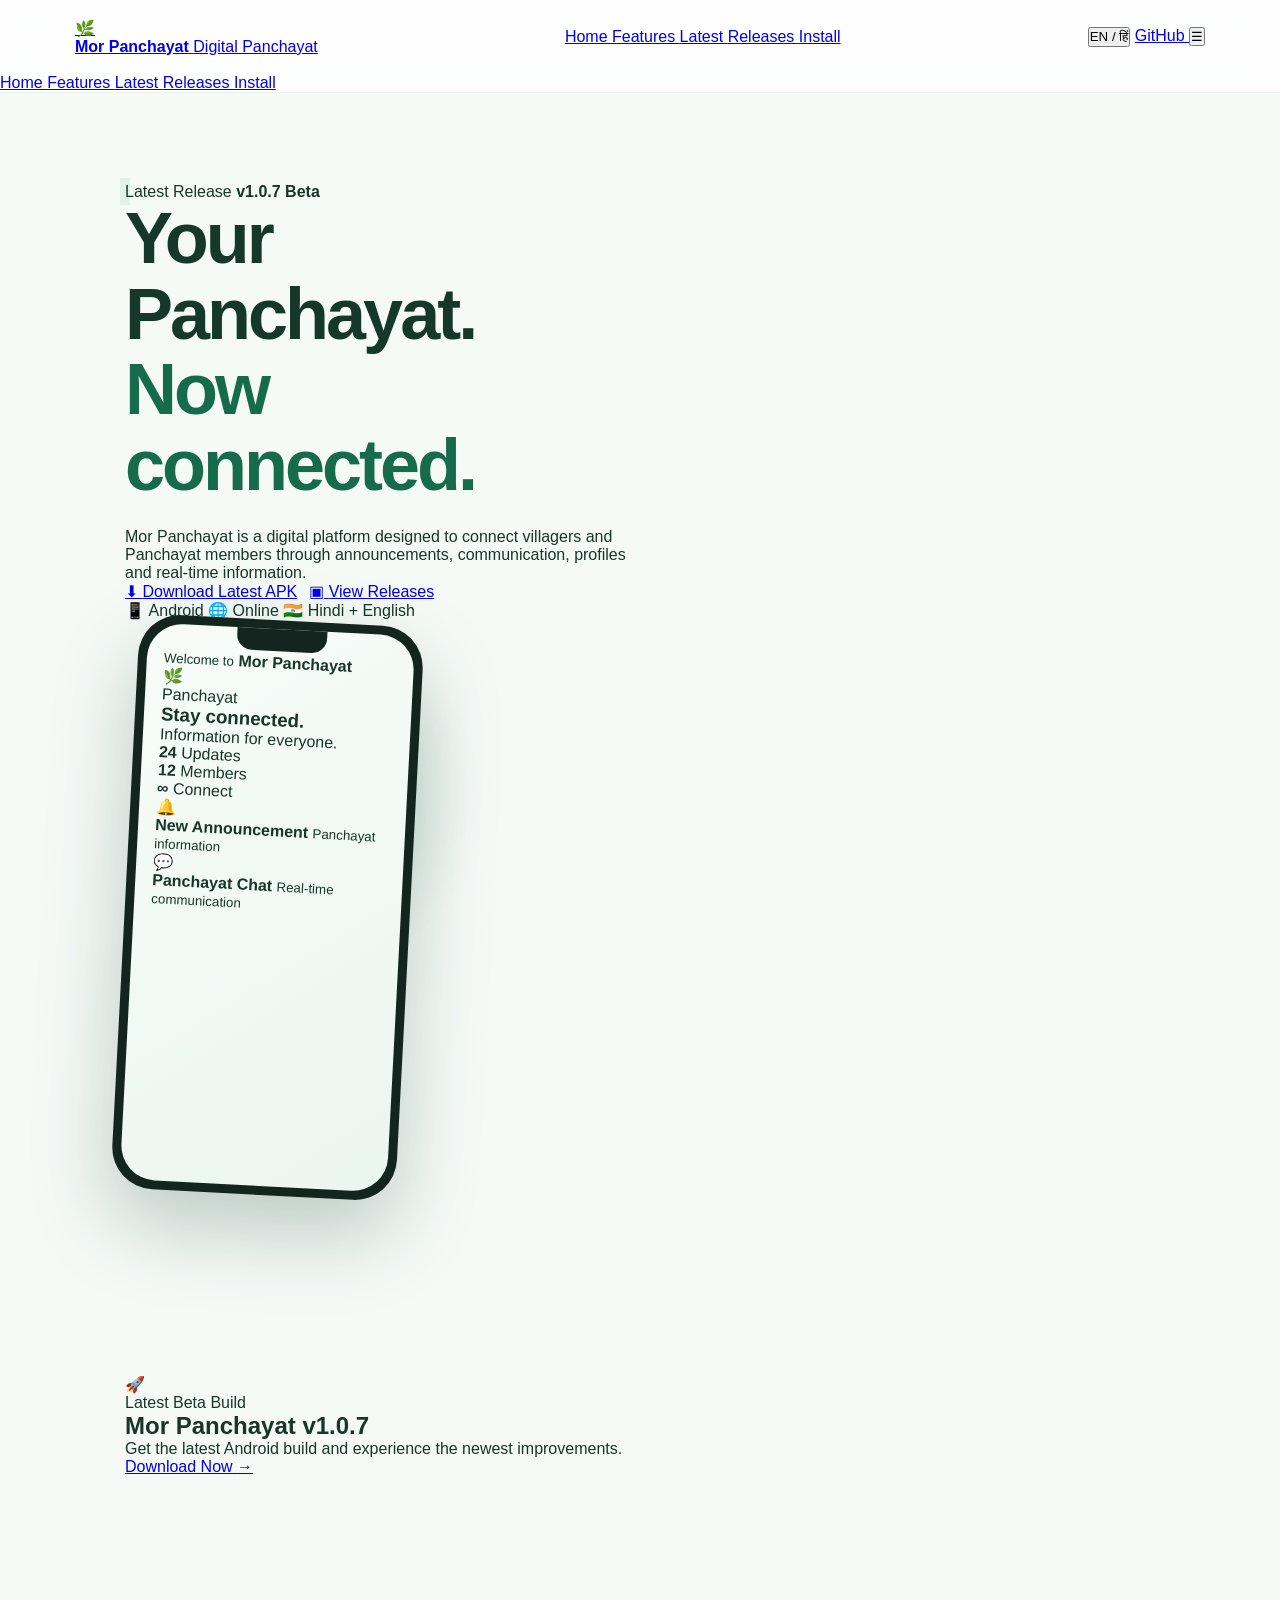
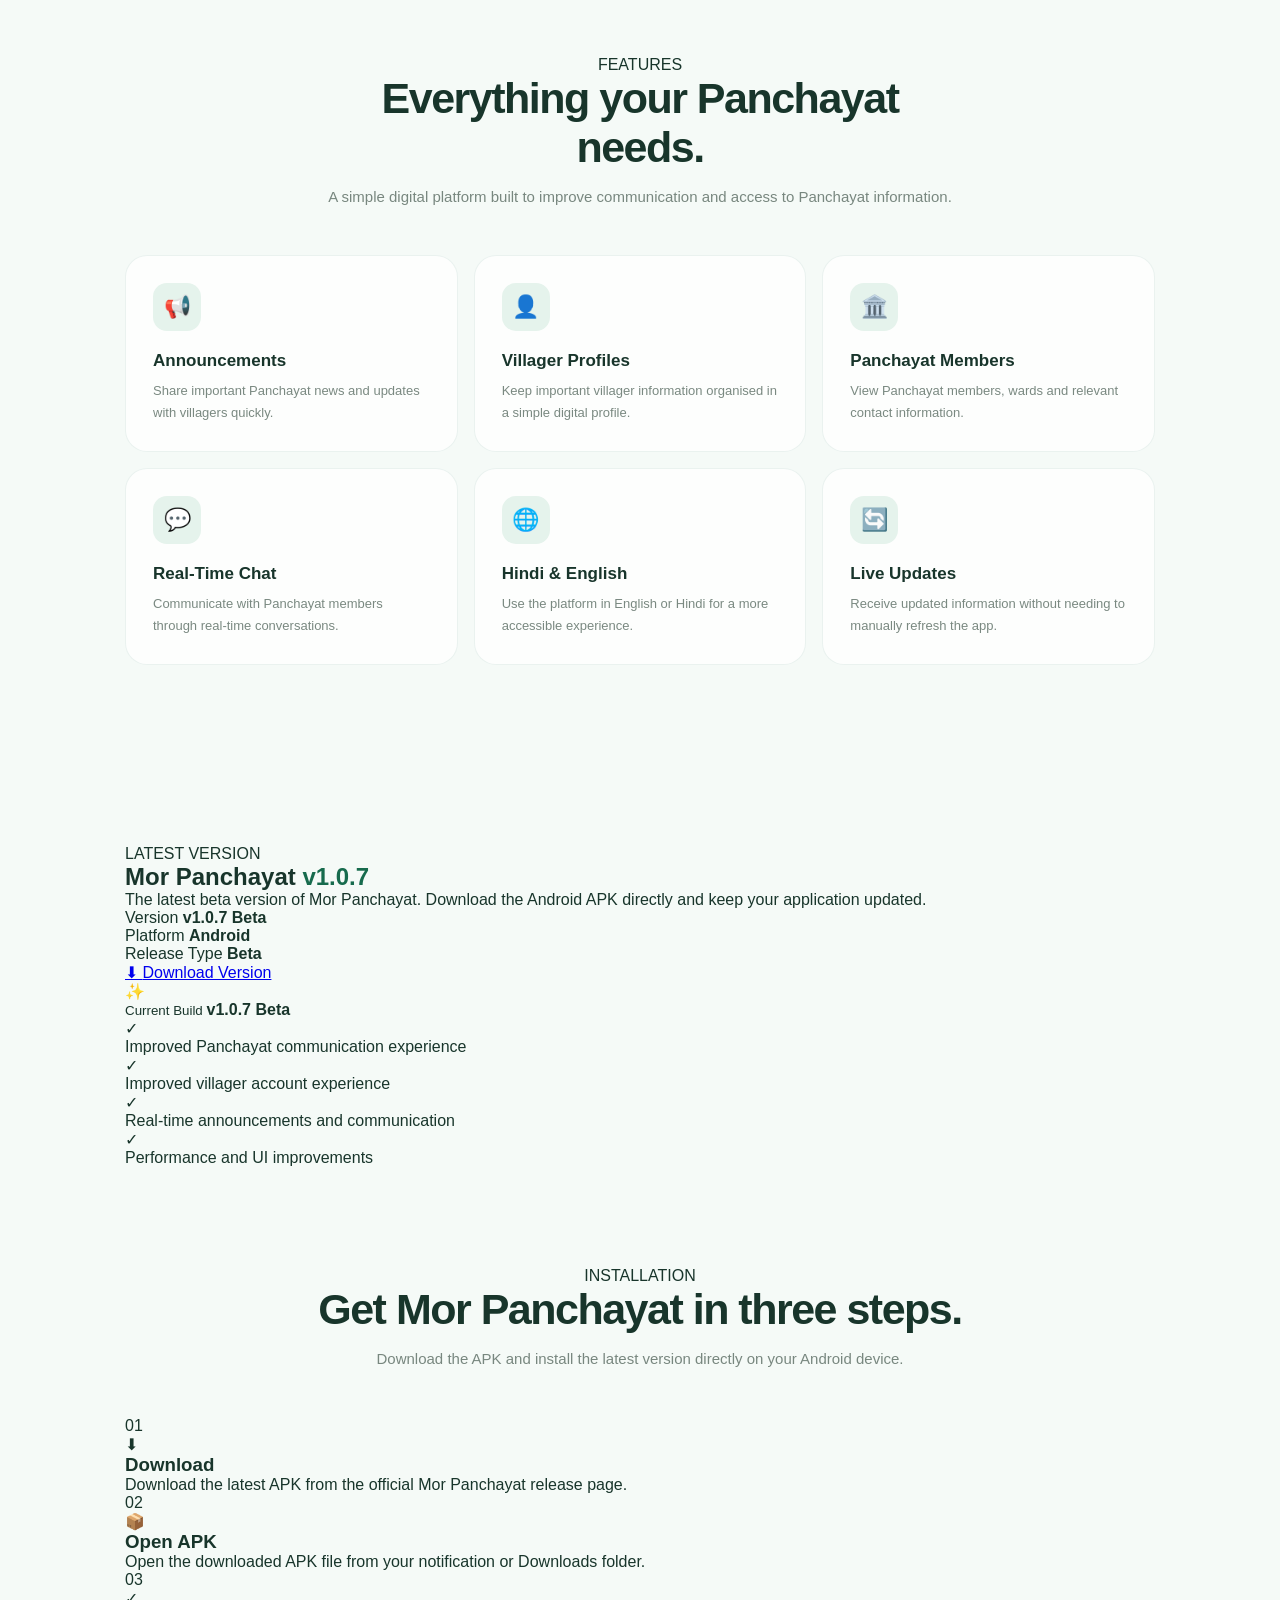
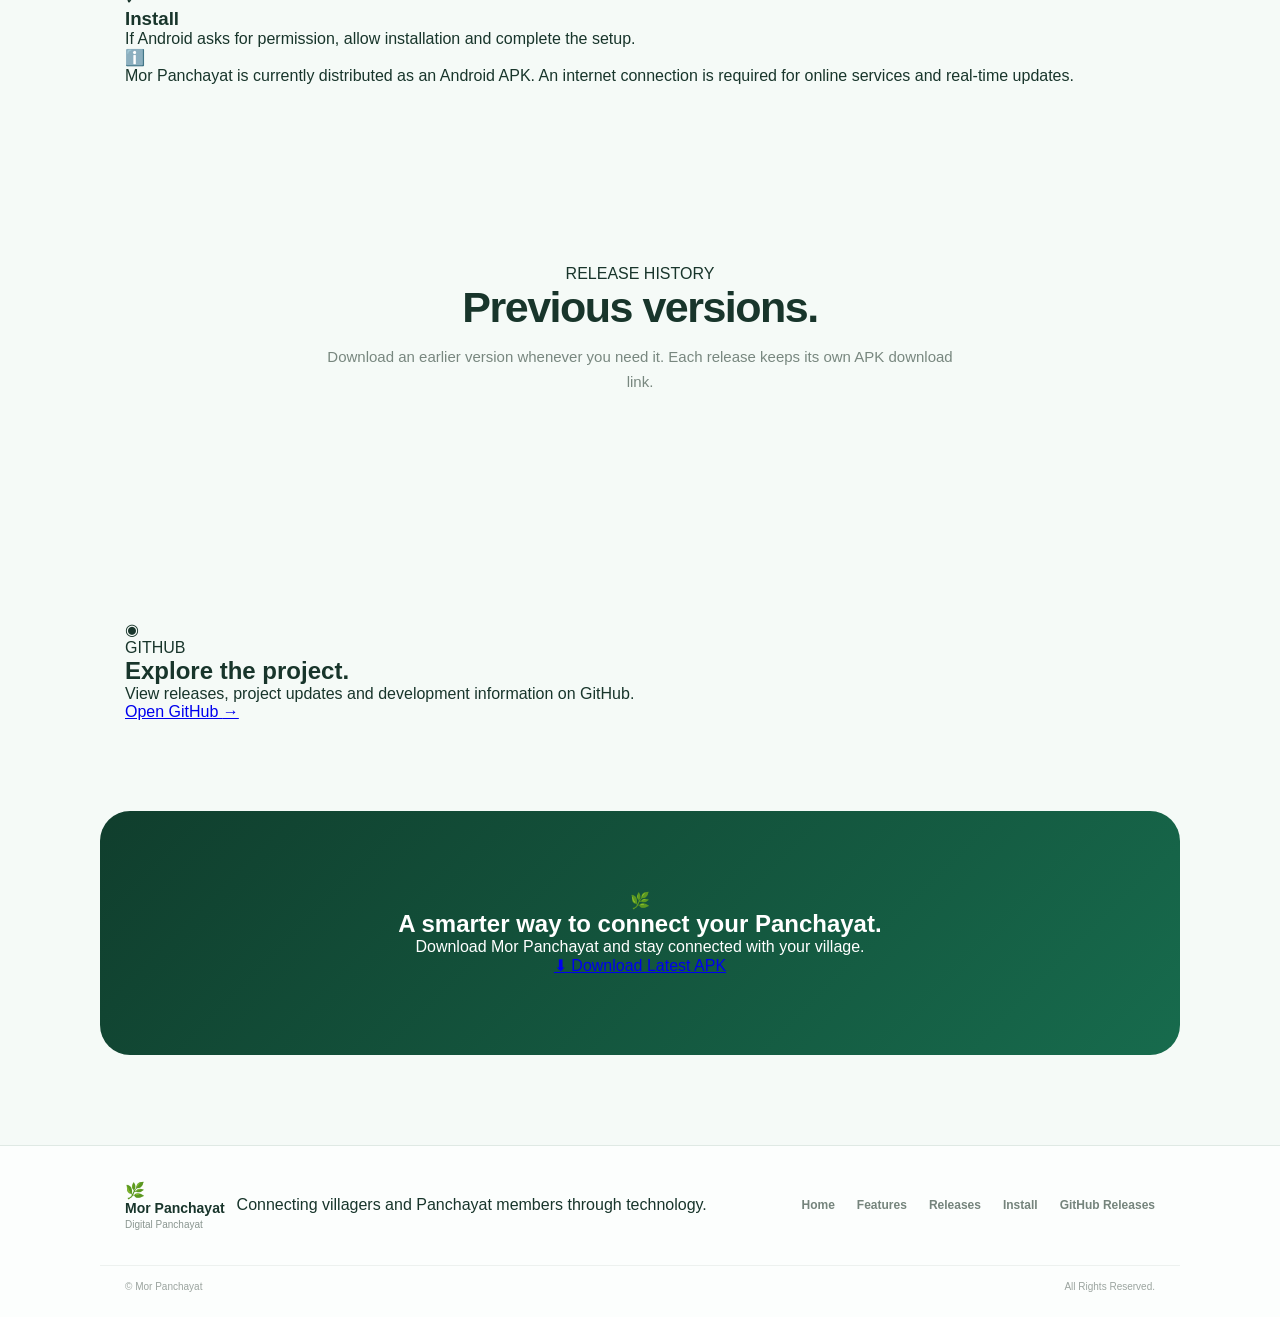
==== commit e188fc2e: "Update index.html" ====
--- a/index.html
+++ b/index.html
@@ -1,8 +1,6 @@
 <!DOCTYPE html>
 <html lang="en">
-
 <head>
-
     <meta charset="UTF-8">
 
     <meta
@@ -12,585 +10,406 @@
 
     <meta
         name="description"
-        content="Mor Panchayat - Official Android application for staying connected with your Panchayat."
+        content="Mor Panchayat - A digital platform connecting villagers and Panchayat members."
     >
 
     <meta
         name="theme-color"
-        content="#176B4D"
+        content="#071712"
     >
 
-    <meta
-        name="apple-mobile-web-app-capable"
-        content="yes"
-    >
-
-    <title>Mor Panchayat - Official App</title>
+    <title>Mor Panchayat | Digital Panchayat</title>
 
     <link rel="stylesheet" href="style.css">
-
 </head>
 
-
 <body>
 
-    <!-- =========================================
-         BACKGROUND
-    ========================================== -->
-
-    <div class="background">
-
-        <div class="orb orb-1"></div>
-        <div class="orb orb-2"></div>
-        <div class="orb orb-3"></div>
-
-        <div class="grid"></div>
-
+    <!-- =========================================================
+         BACKGROUND EFFECTS
+    ========================================================== -->
+
+    <div class="background-effects">
+        <div class="glow glow-one"></div>
+        <div class="glow glow-two"></div>
+        <div class="glow glow-three"></div>
+
+        <span class="bubble bubble-1"></span>
+        <span class="bubble bubble-2"></span>
+        <span class="bubble bubble-3"></span>
+        <span class="bubble bubble-4"></span>
+        <span class="bubble bubble-5"></span>
     </div>
 
 
-    <!-- =========================================
-         NAVBAR
-    ========================================== -->
+    <!-- =========================================================
+         NAVIGATION
+    ========================================================== -->
 
     <header class="navbar">
 
         <div class="nav-container">
 
-            <div class="nav-brand">
-
-                <div class="nav-logo">
+            <a href="#home" class="brand">
+
+                <div class="brand-icon">
                     🌿
                 </div>
 
-                <span>
-                    Mor Panchayat
-                </span>
-
-            </div>
-
-
-            <nav class="nav-links">
-
-                <a href="#home" data-en="Home" data-hi="होम">
+                <div class="brand-text">
+                    <strong>Mor Panchayat</strong>
+                    <span data-i18n="brandTagline">
+                        Digital Panchayat
+                    </span>
+                </div>
+
+            </a>
+
+
+            <nav class="desktop-nav">
+
+                <a href="#home" data-i18n="navHome">
                     Home
                 </a>
 
-                <a href="#features" data-en="Features" data-hi="विशेषताएँ">
+                <a href="#features" data-i18n="navFeatures">
                     Features
                 </a>
 
-                <a href="#releases" data-en="Releases" data-hi="रिलीज़">
+                <a href="#latest" data-i18n="navLatest">
+                    Latest
+                </a>
+
+                <a href="#releases" data-i18n="navReleases">
                     Releases
                 </a>
 
-                <a href="#download" data-en="Download" data-hi="डाउनलोड">
-                    Download
+                <a href="#install" data-i18n="navInstall">
+                    Install
                 </a>
 
             </nav>
 
 
-            <div class="nav-language">
+            <div class="nav-actions">
 
                 <button
-                    id="navEnglish"
-                    class="active"
-                    onclick="setLanguage('en')"
+                    class="language-button"
+                    id="languageToggle"
+                    aria-label="Change language"
                 >
-                    EN
+                    <span>EN</span>
+                    <span class="language-divider">/</span>
+                    <span>हिं</span>
                 </button>
 
-                <span>/</span>
+                <a
+                    class="github-button"
+                    href="https://github.com/Anshu101com/mor-panchayat"
+                    target="_blank"
+                    rel="noopener"
+                >
+                    GitHub
+                </a>
 
                 <button
-                    id="navHindi"
-                    onclick="setLanguage('hi')"
+                    class="menu-button"
+                    id="menuButton"
+                    aria-label="Open menu"
                 >
-                    HI
+                    ☰
                 </button>
 
             </div>
 
         </div>
 
+
+        <!-- Mobile Navigation -->
+
+        <div class="mobile-menu" id="mobileMenu">
+
+            <a href="#home" data-i18n="navHome">
+                Home
+            </a>
+
+            <a href="#features" data-i18n="navFeatures">
+                Features
+            </a>
+
+            <a href="#latest" data-i18n="navLatest">
+                Latest
+            </a>
+
+            <a href="#releases" data-i18n="navReleases">
+                Releases
+            </a>
+
+            <a href="#install" data-i18n="navInstall">
+                Install
+            </a>
+
+        </div>
+
     </header>
 
 
 
-    <!-- =========================================
-         MAIN
-    ========================================== -->
-
     <main>
 
-
-        <!-- =====================================
+        <!-- =====================================================
              HERO
-        ====================================== -->
-
-        <section
-            class="hero"
-            id="home"
-        >
-
-            <div class="hero-content">
-
-
-                <div class="status-pill">
-
-                    <span class="status-dot"></span>
-
-                    <span
-                        id="statusText"
-                        data-en="Latest release: v1.0.7 Beta"
-                        data-hi="नवीनतम रिलीज़: v1.0.7 Beta"
-                    >
-                        Latest release: v1.0.7 Beta
-                    </span>
-
-                </div>
-
-
-                <h1>
-
-                    <span
-                        data-en="Your Panchayat,"
-                        data-hi="आपकी पंचायत,"
-                    >
-                        Your Panchayat,
-                    </span>
-
-                    <br>
-
-                    <span class="gradient-text"
-                        data-en="Now Connected."
-                        data-hi="अब जुड़ी हुई।"
-                    >
-                        Now Connected.
-                    </span>
-
-                </h1>
-
-
-                <p
-                    class="hero-description"
-                    data-en="Mor Panchayat brings your Panchayat closer to you. Stay informed, communicate with Panchayat members, and access important village information from one place."
-                    data-hi="Mor Panchayat आपकी पंचायत को आपके और करीब लाता है। महत्वपूर्ण जानकारी प्राप्त करें, पंचायत सदस्यों से जुड़ें और गांव की जानकारी एक ही स्थान पर पाएं।"
-                >
-                    Mor Panchayat brings your Panchayat closer to you.
-                    Stay informed, communicate with Panchayat members,
-                    and access important village information from one place.
-                </p>
-
-
-                <div class="hero-buttons">
-
-                    <a
-                        href="#download"
-                        class="primary-btn"
-                    >
-
-                        <span>↓</span>
-
-                        <span
-                            data-en="Download Latest Version"
-                            data-hi="नवीनतम संस्करण डाउनलोड करें"
-                        >
-                            Download Latest Version
+        ====================================================== -->
+
+        <section class="hero section" id="home">
+
+            <div class="hero-container">
+
+                <div class="hero-content reveal">
+
+                    <div class="release-pill">
+
+                        <span class="status-dot"></span>
+
+                        <span data-i18n="latestRelease">
+                            Latest Release
                         </span>
 
-                    </a>
-
-
-                    <a
-                        href="#releases"
-                        class="secondary-btn"
-                    >
-
-                        <span>↗</span>
-
-                        <span
-                            data-en="View Releases"
-                            data-hi="रिलीज़ देखें"
-                        >
-                            View Releases
+                        <strong id="heroVersion">
+                            v1.0.7 Beta
+                        </strong>
+
+                    </div>
+
+
+                    <h1>
+
+                        <span data-i18n="heroTitleOne">
+                            Your Panchayat.
                         </span>
 
-                    </a>
-
-                </div>
-
-
-                <div class="hero-info">
-
-                    <div>
-
-                        <strong>
-                            v1.0.7
-                        </strong>
-
-                        <span
-                            data-en="Latest Version"
-                            data-hi="नवीनतम संस्करण"
-                        >
-                            Latest Version
+                        <br>
+
+                        <span class="gradient-text"
+                              data-i18n="heroTitleTwo">
+                            Now connected.
                         </span>
 
-                    </div>
-
-
-                    <div class="info-divider"></div>
-
-
-                    <div>
-
-                        <strong>
-                            Android
-                        </strong>
-
-                        <span
-                            data-en="Platform"
-                            data-hi="प्लेटफ़ॉर्म"
-                        >
-                            Platform
-                        </span>
-
-                    </div>
-
-
-                    <div class="info-divider"></div>
-
-
-                    <div>
-
-                        <strong>
-                            Beta
-                        </strong>
-
-                        <span
-                            data-en="Release Channel"
-                            data-hi="रिलीज़ चैनल"
-                        >
-                            Release Channel
-                        </span>
-
-                    </div>
-
-                </div>
-
-            </div>
-
-
-
-            <!-- PHONE MOCKUP -->
-
-            <div class="phone-area">
-
-                <div class="phone-glow"></div>
-
-                <div class="phone">
-
-                    <div class="phone-notch"></div>
-
-                    <div class="phone-screen">
-
-                        <div class="mock-status">
-                            9:41
-                        </div>
-
-
-                        <div class="mock-header">
-
-                            <span>🌿</span>
-
-                            <strong>
-                                Mor Panchayat
-                            </strong>
-
-                        </div>
-
-
-                        <div class="mock-welcome">
-
-                            <small>
-                                Welcome
-                            </small>
-
-                            <h3>
-                                Stay Connected
-                            </h3>
-
-                        </div>
-
-
-                        <div class="mock-card">
-
-                            <div class="mock-icon">
-                                📢
-                            </div>
-
-                            <div>
-
-                                <strong>
-                                    Latest Announcement
-                                </strong>
-
-                                <small>
-                                    Panchayat information
-                                </small>
-
-                            </div>
-
-                        </div>
-
-
-                        <div class="mock-grid">
-
-                            <div>
-                                👥
-                                <span>
-                                    Members
-                                </span>
-                            </div>
-
-                            <div>
-                                📰
-                                <span>
-                                    News
-                                </span>
-                            </div>
-
-                            <div>
-                                💬
-                                <span>
-                                    Chat
-                                </span>
-                            </div>
-
-                            <div>
-                                🏠
-                                <span>
-                                    Profile
-                                </span>
-                            </div>
-
-                        </div>
-
-
-                        <div class="mock-bottom">
-
-                            <span>⌂</span>
-                            <span>👥</span>
-                            <span>📢</span>
-                            <span>💬</span>
-
-                        </div>
-
-                    </div>
-
-                </div>
-
-            </div>
-
-        </section>
-
-
-
-        <!-- =====================================
-             LATEST RELEASE
-        ====================================== -->
-
-        <section
-            class="section"
-            id="download"
-        >
-
-            <div class="section-heading">
-
-                <div class="section-label">
-                    LATEST RELEASE
-                </div>
-
-                <h2
-                    data-en="Mor Panchayat v1.0.7"
-                    data-hi="Mor Panchayat v1.0.7"
-                >
-                    Mor Panchayat v1.0.7
-                </h2>
-
-                <p
-                    data-en="The newest version of the Mor Panchayat Android application."
-                    data-hi="Mor Panchayat Android एप्लिकेशन का नवीनतम संस्करण।"
-                >
-                    The newest version of the Mor Panchayat Android application.
-                </p>
-
-            </div>
-
-
-            <div class="release-card latest-release">
-
-
-                <div class="release-top">
-
-                    <div>
-
-                        <div class="version-badge">
-                            Latest
-                        </div>
-
-                        <h3>
-                            v1.0.7 Beta
-                        </h3>
-
-                        <p
-                            data-en="Current recommended version"
-                            data-hi="वर्तमान अनुशंसित संस्करण"
-                        >
-                            Current recommended version
-                        </p>
-
-                    </div>
-
-
-                    <div class="release-date">
-
-                        <span
-                            data-en="Released"
-                            data-hi="रिलीज़"
-                        >
-                            Released
-                        </span>
-
-                        <strong>
-                            September 2026
-                        </strong>
-
-                    </div>
-
-                </div>
-
-
-                <div class="release-content">
-
-
-                    <div class="whats-new">
-
-                        <h4
-                            data-en="What's New"
-                            data-hi="क्या नया है"
-                        >
-                            What's New
-                        </h4>
-
-
-                        <ul>
-
-                            <li
-                                data-en="Improved app update system"
-                                data-hi="बेहतर ऐप अपडेट सिस्टम"
-                            >
-                                Improved app update system
-                            </li>
-
-                            <li
-                                data-en="Improved villager login and account flow"
-                                data-hi="बेहतर ग्रामीण लॉगिन और अकाउंट सिस्टम"
-                            >
-                                Improved villager login and account flow
-                            </li>
-
-                            <li
-                                data-en="Improved Panchayat member management"
-                                data-hi="बेहतर पंचायत सदस्य प्रबंधन"
-                            >
-                                Improved Panchayat member management
-                            </li>
-
-                            <li
-                                data-en="Realtime announcements and chat improvements"
-                                data-hi="रीयलटाइम घोषणाओं और चैट में सुधार"
-                            >
-                                Realtime announcements and chat improvements
-                            </li>
-
-                            <li
-                                data-en="UI and performance improvements"
-                                data-hi="UI और प्रदर्शन में सुधार"
-                            >
-                                UI and performance improvements
-                            </li>
-
-                        </ul>
-
-                    </div>
-
-
-                    <div class="download-panel">
-
-                        <div class="android-symbol">
-                            🤖
-                        </div>
-
-                        <h4>
-                            Android
-                        </h4>
-
-                        <p
-                            data-en="APK • Beta Channel"
-                            data-hi="APK • Beta चैनल"
-                        >
-                            APK • Beta Channel
-                        </p>
-
+                    </h1>
+
+
+                    <p data-i18n="heroDescription">
+                        Mor Panchayat is a digital platform designed to
+                        connect villagers and Panchayat members through
+                        announcements, communication, profiles and
+                        real-time information.
+                    </p>
+
+
+                    <div class="hero-buttons">
 
                         <a
-                            class="download-btn-large"
-                            href="https://github.com/Anshu101com/mor-panchayat/releases/download/v1.0.7_Beta/Mor.Panchayat.v1.0.7-Beta.Pre.Release.apk"
+                            id="heroDownload"
+                            class="primary-button"
+                            href="#"
                             download
                         >
-
-                            <span>
-                                ↓
+                            <span>⬇</span>
+
+                            <span data-i18n="downloadLatest">
+                                Download Latest APK
                             </span>
 
-                            <span
-                                data-en="Download APK"
-                                data-hi="APK डाउनलोड करें"
-                            >
-                                Download APK
+                        </a>
+
+
+                        <a
+                            href="#releases"
+                            class="secondary-button"
+                        >
+                            <span>▣</span>
+
+                            <span data-i18n="viewReleases">
+                                View Releases
                             </span>
 
                         </a>
 
-
-                        <small
-                            data-en="Free • Official release"
-                            data-hi="मुफ़्त • आधिकारिक रिलीज़"
-                        >
-                            Free • Official release
-                        </small>
-
-                    </div>
-
-                </div>
-
-
-                <div class="release-footer">
-
-                    <span>
-                        ✓
+                    </div>
+
+
+                    <div class="hero-meta">
+
+                        <span>
+                            📱 Android
+                        </span>
+
+                        <span>
+                            🌐 Online
+                        </span>
+
+                        <span>
+                            🇮🇳 Hindi + English
+                        </span>
+
+                    </div>
+
+                </div>
+
+
+
+                <!-- Phone Preview -->
+
+                <div class="hero-visual reveal">
+
+                    <div class="phone-glow"></div>
+
+                    <div class="phone">
+
+                        <div class="phone-notch"></div>
+
+                        <div class="phone-screen">
+
+                            <div class="app-header">
+
+                                <div>
+                                    <small>Welcome to</small>
+                                    <strong>Mor Panchayat</strong>
+                                </div>
+
+                                <div class="mini-logo">
+                                    🌿
+                                </div>
+
+                            </div>
+
+
+                            <div class="welcome-card">
+
+                                <span class="card-label">
+                                    Panchayat
+                                </span>
+
+                                <h3>
+                                    Stay connected.
+                                </h3>
+
+                                <p>
+                                    Information for everyone.
+                                </p>
+
+                            </div>
+
+
+                            <div class="phone-stats">
+
+                                <div>
+                                    <strong>24</strong>
+                                    <span>Updates</span>
+                                </div>
+
+                                <div>
+                                    <strong>12</strong>
+                                    <span>Members</span>
+                                </div>
+
+                                <div>
+                                    <strong>∞</strong>
+                                    <span>Connect</span>
+                                </div>
+
+                            </div>
+
+
+                            <div class="phone-card">
+
+                                <span class="notification-icon">
+                                    🔔
+                                </span>
+
+                                <div>
+                                    <strong>
+                                        New Announcement
+                                    </strong>
+
+                                    <small>
+                                        Panchayat information
+                                    </small>
+                                </div>
+
+                            </div>
+
+
+                            <div class="phone-card">
+
+                                <span class="notification-icon">
+                                    💬
+                                </span>
+
+                                <div>
+                                    <strong>
+                                        Panchayat Chat
+                                    </strong>
+
+                                    <small>
+                                        Real-time communication
+                                    </small>
+                                </div>
+
+                            </div>
+
+                        </div>
+
+                    </div>
+
+                </div>
+
+            </div>
+
+        </section>
+
+
+
+        <!-- =====================================================
+             LATEST RELEASE BANNER
+        ====================================================== -->
+
+        <section class="release-banner section">
+
+            <div class="release-banner-container reveal">
+
+                <div class="release-icon">
+                    🚀
+                </div>
+
+                <div class="release-info">
+
+                    <span data-i18n="latestBuild">
+                        Latest Beta Build
                     </span>
 
-                    <span
-                        data-en="Official Mor Panchayat release"
-                        data-hi="आधिकारिक Mor Panchayat रिलीज़"
-                    >
-                        Official Mor Panchayat release
+                    <h2 id="bannerVersion">
+                        Mor Panchayat v1.0.7
+                    </h2>
+
+                    <p data-i18n="latestBuildDescription">
+                        Get the latest Android build and experience
+                        the newest improvements.
+                    </p>
+
+                </div>
+
+                <a
+                    id="bannerDownload"
+                    href="#"
+                    class="banner-button"
+                    download
+                >
+                    <span data-i18n="downloadNow">
+                        Download Now
                     </span>
-
-                </div>
+                    →
+                </a>
 
             </div>
 
@@ -598,34 +417,25 @@
 
 
 
-        <!-- =====================================
+        <!-- =====================================================
              FEATURES
-        ====================================== -->
-
-        <section
-            class="section"
-            id="features"
-        >
-
-            <div class="section-heading">
-
-                <div class="section-label">
+        ====================================================== -->
+
+        <section class="section" id="features">
+
+            <div class="section-heading reveal">
+
+                <span class="section-tag" data-i18n="featuresTag">
                     FEATURES
-                </div>
-
-                <h2
-                    data-en="Everything your Panchayat needs"
-                    data-hi="आपकी पंचायत के लिए आवश्यक सुविधाएँ"
-                >
-                    Everything your Panchayat needs
+                </span>
+
+                <h2 data-i18n="featuresTitle">
+                    Everything your Panchayat needs.
                 </h2>
 
-                <p
-                    data-en="Built to make communication between villagers and Panchayat members simpler."
-                    data-hi="ग्रामीणों और पंचायत सदस्यों के बीच संचार को आसान बनाने के लिए बनाया गया।"
-                >
-                    Built to make communication between villagers
-                    and Panchayat members simpler.
+                <p data-i18n="featuresDescription">
+                    A simple digital platform built to improve
+                    communication and access to Panchayat information.
                 </p>
 
             </div>
@@ -633,149 +443,364 @@
 
             <div class="features-grid">
 
-
-                <div class="feature-card">
+                <article class="feature-card reveal">
 
                     <div class="feature-icon">
                         📢
                     </div>
 
-                    <h3
-                        data-en="Announcements"
-                        data-hi="घोषणाएँ"
-                    >
+                    <h3 data-i18n="featureAnnouncements">
                         Announcements
                     </h3>
 
-                    <p
-                        data-en="Receive important Panchayat announcements and village information in one place."
-                        data-hi="महत्वपूर्ण पंचायत घोषणाएँ और गांव की जानकारी एक ही स्थान पर प्राप्त करें।"
-                    >
-                        Receive important Panchayat announcements
-                        and village information in one place.
-                    </p>
-
-                </div>
-
-
-                <div class="feature-card">
+                    <p data-i18n="featureAnnouncementsDesc">
+                        Share important Panchayat news and updates
+                        with villagers quickly.
+                    </p>
+
+                </article>
+
+
+                <article class="feature-card reveal">
+
+                    <div class="feature-icon">
+                        👤
+                    </div>
+
+                    <h3 data-i18n="featureProfiles">
+                        Villager Profiles
+                    </h3>
+
+                    <p data-i18n="featureProfilesDesc">
+                        Keep important villager information organised
+                        in a simple digital profile.
+                    </p>
+
+                </article>
+
+
+                <article class="feature-card reveal">
+
+                    <div class="feature-icon">
+                        🏛️
+                    </div>
+
+                    <h3 data-i18n="featureMembers">
+                        Panchayat Members
+                    </h3>
+
+                    <p data-i18n="featureMembersDesc">
+                        View Panchayat members, wards and relevant
+                        contact information.
+                    </p>
+
+                </article>
+
+
+                <article class="feature-card reveal">
 
                     <div class="feature-icon">
                         💬
                     </div>
 
-                    <h3
-                        data-en="Realtime Chat"
-                        data-hi="रीयलटाइम चैट"
-                    >
-                        Realtime Chat
+                    <h3 data-i18n="featureChat">
+                        Real-Time Chat
                     </h3>
 
-                    <p
-                        data-en="Communicate with Panchayat members through the integrated chat system."
-                        data-hi="एकीकृत चैट सिस्टम के माध्यम से पंचायत सदस्यों से संवाद करें।"
-                    >
+                    <p data-i18n="featureChatDesc">
                         Communicate with Panchayat members through
-                        the integrated chat system.
-                    </p>
-
-                </div>
-
-
-                <div class="feature-card">
-
-                    <div class="feature-icon">
-                        👥
-                    </div>
-
-                    <h3
-                        data-en="Member Management"
-                        data-hi="सदस्य प्रबंधन"
-                    >
-                        Member Management
-                    </h3>
-
-                    <p
-                        data-en="Panchayat members can manage member information and ward responsibilities."
-                        data-hi="पंचायत सदस्य सदस्य जानकारी और वार्ड जिम्मेदारियों को प्रबंधित कर सकते हैं।"
-                    >
-                        Panchayat members can manage member information
-                        and ward responsibilities.
-                    </p>
-
-                </div>
-
-
-                <div class="feature-card">
+                        real-time conversations.
+                    </p>
+
+                </article>
+
+
+                <article class="feature-card reveal">
 
                     <div class="feature-icon">
                         🌐
                     </div>
 
-                    <h3
-                        data-en="Hindi & English"
-                        data-hi="हिंदी और अंग्रेज़ी"
-                    >
+                    <h3 data-i18n="featureLanguage">
                         Hindi & English
                     </h3>
 
-                    <p
-                        data-en="Use Mor Panchayat comfortably in both Hindi and English."
-                        data-hi="Mor Panchayat को हिंदी और अंग्रेज़ी दोनों भाषाओं में आसानी से उपयोग करें।"
+                    <p data-i18n="featureLanguageDesc">
+                        Use the platform in English or Hindi for a
+                        more accessible experience.
+                    </p>
+
+                </article>
+
+
+                <article class="feature-card reveal">
+
+                    <div class="feature-icon">
+                        🔄
+                    </div>
+
+                    <h3 data-i18n="featureRealtime">
+                        Live Updates
+                    </h3>
+
+                    <p data-i18n="featureRealtimeDesc">
+                        Receive updated information without needing
+                        to manually refresh the app.
+                    </p>
+
+                </article>
+
+            </div>
+
+        </section>
+
+
+
+        <!-- =====================================================
+             LATEST VERSION
+        ====================================================== -->
+
+        <section class="section latest-section" id="latest">
+
+            <div class="latest-grid">
+
+                <div class="latest-copy reveal">
+
+                    <span class="section-tag">
+                        LATEST VERSION
+                    </span>
+
+                    <h2>
+                        Mor Panchayat
+                        <span
+                            class="gradient-text"
+                            id="latestVersionTitle"
+                        >
+                            v1.0.7
+                        </span>
+                    </h2>
+
+                    <p data-i18n="latestDescription">
+                        The latest beta version of Mor Panchayat.
+                        Download the Android APK directly and keep
+                        your application updated.
+                    </p>
+
+
+                    <div class="version-details">
+
+                        <div>
+                            <span data-i18n="version">
+                                Version
+                            </span>
+
+                            <strong id="latestVersion">
+                                v1.0.7 Beta
+                            </strong>
+                        </div>
+
+                        <div>
+                            <span data-i18n="platform">
+                                Platform
+                            </span>
+
+                            <strong>
+                                Android
+                            </strong>
+                        </div>
+
+                        <div>
+                            <span data-i18n="releaseType">
+                                Release Type
+                            </span>
+
+                            <strong>
+                                Beta
+                            </strong>
+                        </div>
+
+                    </div>
+
+
+                    <a
+                        id="latestDownload"
+                        href="#"
+                        class="primary-button"
+                        download
                     >
-                        Use Mor Panchayat comfortably in both
-                        Hindi and English.
-                    </p>
-
-                </div>
-
-
-                <div class="feature-card">
-
-                    <div class="feature-icon">
-                        🔐
-                    </div>
-
-                    <h3
-                        data-en="Secure Accounts"
-                        data-hi="सुरक्षित अकाउंट"
-                    >
-                        Secure Accounts
+                        ⬇
+                        <span data-i18n="downloadVersion">
+                            Download Version
+                        </span>
+                    </a>
+
+                </div>
+
+
+
+                <div class="update-card reveal">
+
+                    <div class="update-card-header">
+
+                        <span class="update-symbol">
+                            ✨
+                        </span>
+
+                        <div>
+                            <small data-i18n="currentBuild">
+                                Current Build
+                            </small>
+
+                            <strong id="updateCardVersion">
+                                v1.0.7 Beta
+                            </strong>
+                        </div>
+
+                    </div>
+
+
+                    <div class="update-line"></div>
+
+
+                    <div class="update-item">
+                        <span>✓</span>
+                        <p data-i18n="updateOne">
+                            Improved Panchayat communication experience
+                        </p>
+                    </div>
+
+                    <div class="update-item">
+                        <span>✓</span>
+                        <p data-i18n="updateTwo">
+                            Improved villager account experience
+                        </p>
+                    </div>
+
+                    <div class="update-item">
+                        <span>✓</span>
+                        <p data-i18n="updateThree">
+                            Real-time announcements and communication
+                        </p>
+                    </div>
+
+                    <div class="update-item">
+                        <span>✓</span>
+                        <p data-i18n="updateFour">
+                            Performance and UI improvements
+                        </p>
+                    </div>
+
+                </div>
+
+            </div>
+
+        </section>
+
+
+
+        <!-- =====================================================
+             INSTALLATION
+        ====================================================== -->
+
+        <section class="section install-section" id="install">
+
+            <div class="section-heading reveal">
+
+                <span class="section-tag" data-i18n="installTag">
+                    INSTALLATION
+                </span>
+
+                <h2 data-i18n="installTitle">
+                    Get Mor Panchayat in three steps.
+                </h2>
+
+                <p data-i18n="installDescription">
+                    Download the APK and install the latest version
+                    directly on your Android device.
+                </p>
+
+            </div>
+
+
+            <div class="steps">
+
+                <div class="step reveal">
+
+                    <div class="step-number">
+                        01
+                    </div>
+
+                    <div class="step-icon">
+                        ⬇
+                    </div>
+
+                    <h3 data-i18n="stepOneTitle">
+                        Download
                     </h3>
 
-                    <p
-                        data-en="Dedicated account flows for villagers and Panchayat members."
-                        data-hi="ग्रामीणों और पंचायत सदस्यों के लिए अलग और सुरक्षित अकाउंट सिस्टम।"
-                    >
-                        Dedicated account flows for villagers
-                        and Panchayat members.
-                    </p>
-
-                </div>
-
-
-                <div class="feature-card">
-
-                    <div class="feature-icon">
-                        ⚡
-                    </div>
-
-                    <h3
-                        data-en="Realtime Updates"
-                        data-hi="रीयलटाइम अपडेट"
-                    >
-                        Realtime Updates
+                    <p data-i18n="stepOneDescription">
+                        Download the latest APK from the official
+                        Mor Panchayat release page.
+                    </p>
+
+                </div>
+
+
+                <div class="step reveal">
+
+                    <div class="step-number">
+                        02
+                    </div>
+
+                    <div class="step-icon">
+                        📦
+                    </div>
+
+                    <h3 data-i18n="stepTwoTitle">
+                        Open APK
                     </h3>
 
-                    <p
-                        data-en="Stay updated with live announcements and Panchayat activity."
-                        data-hi="लाइव घोषणाओं और पंचायत गतिविधियों से अपडेट रहें।"
-                    >
-                        Stay updated with live announcements
-                        and Panchayat activity.
-                    </p>
-
-                </div>
+                    <p data-i18n="stepTwoDescription">
+                        Open the downloaded APK file from your
+                        notification or Downloads folder.
+                    </p>
+
+                </div>
+
+
+                <div class="step reveal">
+
+                    <div class="step-number">
+                        03
+                    </div>
+
+                    <div class="step-icon">
+                        ✓
+                    </div>
+
+                    <h3 data-i18n="stepThreeTitle">
+                        Install
+                    </h3>
+
+                    <p data-i18n="stepThreeDescription">
+                        If Android asks for permission, allow
+                        installation and complete the setup.
+                    </p>
+
+                </div>
+
+            </div>
+
+
+            <div class="install-note reveal">
+
+                <span>ℹ️</span>
+
+                <p data-i18n="installNote">
+                    Mor Panchayat is currently distributed as an
+                    Android APK. An internet connection is required
+                    for online services and real-time updates.
+                </p>
 
             </div>
 
@@ -783,302 +808,124 @@
 
 
 
-        <!-- =====================================
+        <!-- =====================================================
              RELEASE HISTORY
-        ====================================== -->
-
-        <section
-            class="section"
-            id="releases"
-        >
-
-            <div class="section-heading">
-
-                <div class="section-label">
+        ====================================================== -->
+
+        <section class="section releases-section" id="releases">
+
+            <div class="section-heading reveal">
+
+                <span class="section-tag" data-i18n="releaseTag">
                     RELEASE HISTORY
-                </div>
-
-                <h2
-                    data-en="Previous Versions"
-                    data-hi="पिछले संस्करण"
+                </span>
+
+                <h2 data-i18n="releaseTitle">
+                    Previous versions.
+                </h2>
+
+                <p data-i18n="releaseDescription">
+                    Download an earlier version whenever you need it.
+                    Each release keeps its own APK download link.
+                </p>
+
+            </div>
+
+
+            <div
+                class="release-list"
+                id="releaseList"
+            >
+                <!-- Generated automatically by script.js -->
+            </div>
+
+        </section>
+
+
+
+        <!-- =====================================================
+             GITHUB CTA
+        ====================================================== -->
+
+        <section class="section github-section">
+
+            <div class="github-card reveal">
+
+                <div class="github-card-content">
+
+                    <span class="github-big-icon">
+                        ◉
+                    </span>
+
+                    <div>
+
+                        <span class="section-tag">
+                            GITHUB
+                        </span>
+
+                        <h2 data-i18n="githubTitle">
+                            Explore the project.
+                        </h2>
+
+                        <p data-i18n="githubDescription">
+                            View releases, project updates and
+                            development information on GitHub.
+                        </p>
+
+                    </div>
+
+                </div>
+
+
+                <a
+                    href="https://github.com/Anshu101com/mor-panchayat"
+                    target="_blank"
+                    rel="noopener"
+                    class="secondary-button"
                 >
-                    Previous Versions
+                    <span data-i18n="openGithub">
+                        Open GitHub
+                    </span>
+                    →
+                </a>
+
+            </div>
+
+        </section>
+
+
+
+        <!-- =====================================================
+             FINAL CTA
+        ====================================================== -->
+
+        <section class="final-cta section">
+
+            <div class="final-cta-inner reveal">
+
+                <div class="final-logo">
+                    🌿
+                </div>
+
+                <h2 data-i18n="finalTitle">
+                    A smarter way to connect your Panchayat.
                 </h2>
 
-                <p
-                    data-en="Explore previous Mor Panchayat releases."
-                    data-hi="Mor Panchayat के पिछले संस्करण देखें।"
-                >
-                    Explore previous Mor Panchayat releases.
+                <p data-i18n="finalDescription">
+                    Download Mor Panchayat and stay connected
+                    with your village.
                 </p>
 
-            </div>
-
-
-            <div class="timeline">
-
-
-                <!-- v1.0.6 -->
-
-                <div class="timeline-item">
-
-                    <div class="timeline-dot"></div>
-
-                    <div class="history-card">
-
-                        <div class="history-header">
-
-                            <div>
-
-                                <span class="version">
-                                    v1.0.6
-                                </span>
-
-                                <span class="beta">
-                                    Beta
-                                </span>
-
-                            </div>
-
-                            <span class="history-date">
-                                August 2026
-                            </span>
-
-                        </div>
-
-
-                        <p
-                            data-en="Improved villager account flow, password recovery, realtime features and overall stability."
-                            data-hi="ग्रामीण अकाउंट फ्लो, पासवर्ड रिकवरी, रीयलटाइम फीचर्स और स्थिरता में सुधार।"
-                        >
-                            Improved villager account flow,
-                            password recovery, realtime features
-                            and overall stability.
-                        </p>
-
-                    </div>
-
-                </div>
-
-
-
-                <!-- v1.0.5 -->
-
-                <div class="timeline-item">
-
-                    <div class="timeline-dot"></div>
-
-                    <div class="history-card">
-
-                        <div class="history-header">
-
-                            <div>
-
-                                <span class="version">
-                                    v1.0.5
-                                </span>
-
-                                <span class="beta">
-                                    Beta
-                                </span>
-
-                            </div>
-
-                            <span class="history-date">
-                                August 2026
-                            </span>
-
-                        </div>
-
-
-                        <p
-                            data-en="Introduced improved villager authentication, profile management and Panchayat communication features."
-                            data-hi="बेहतर ग्रामीण प्रमाणीकरण, प्रोफ़ाइल प्रबंधन और पंचायत संचार सुविधाएँ जोड़ी गईं।"
-                        >
-                            Introduced improved villager authentication,
-                            profile management and Panchayat communication
-                            features.
-                        </p>
-
-                    </div>
-
-                </div>
-
-
-
-                <!-- v1.0.4 -->
-
-                <div class="timeline-item">
-
-                    <div class="timeline-dot"></div>
-
-                    <div class="history-card">
-
-                        <div class="history-header">
-
-                            <div>
-
-                                <span class="version">
-                                    v1.0.4
-                                </span>
-
-                                <span class="beta">
-                                    Beta
-                                </span>
-
-                            </div>
-
-                            <span class="history-date">
-                                August 2026
-                            </span>
-
-                        </div>
-
-
-                        <p
-                            data-en="Expanded Panchayat member features and improved the application interface."
-                            data-hi="पंचायत सदस्य सुविधाओं का विस्तार और एप्लिकेशन इंटरफ़ेस में सुधार।"
-                        >
-                            Expanded Panchayat member features
-                            and improved the application interface.
-                        </p>
-
-                    </div>
-
-                </div>
-
-
-
-                <!-- v1.0.3 -->
-
-                <div class="timeline-item">
-
-                    <div class="timeline-dot"></div>
-
-                    <div class="history-card">
-
-                        <div class="history-header">
-
-                            <div>
-
-                                <span class="version">
-                                    v1.0.3
-                                </span>
-
-                                <span class="beta">
-                                    Beta
-                                </span>
-
-                            </div>
-
-                            <span class="history-date">
-                                August 2026
-                            </span>
-
-                        </div>
-
-
-                        <p
-                            data-en="Initial public beta release of Mor Panchayat."
-                            data-hi="Mor Panchayat की प्रारंभिक सार्वजनिक बीटा रिलीज़।"
-                        >
-                            Initial public beta release of Mor Panchayat.
-                        </p>
-
-                    </div>
-
-                </div>
-
-            </div>
-
-        </section>
-
-
-
-        <!-- =====================================
-             INSTALLATION
-        ====================================== -->
-
-        <section class="install-section">
-
-            <div class="install-card">
-
-                <div class="install-icon">
-                    📱
-                </div>
-
-
-                <div class="install-text">
-
-                    <h3
-                        data-en="Installing the APK"
-                        data-hi="APK इंस्टॉल करना"
-                    >
-                        Installing the APK
-                    </h3>
-
-                    <p
-                        data-en="Download the APK and open it on your Android device. You may need to allow installation from unknown sources in Android settings."
-                        data-hi="APK डाउनलोड करके अपने Android डिवाइस पर खोलें। Android सेटिंग्स में Unknown Sources से इंस्टॉलेशन की अनुमति देनी पड़ सकती है।"
-                    >
-                        Download the APK and open it on your Android device.
-                        You may need to allow installation from unknown
-                        sources in Android settings.
-                    </p>
-
-                </div>
-
-            </div>
-
-        </section>
-
-
-
-        <!-- =====================================
-             FINAL CTA
-        ====================================== -->
-
-        <section class="final-cta">
-
-            <div class="cta-glow"></div>
-
-            <div class="cta-content">
-
-                <div class="cta-logo">
-                    🌿
-                </div>
-
-                <h2
-                    data-en="Stay connected with your Panchayat."
-                    data-hi="अपनी पंचायत से जुड़े रहें।"
-                >
-                    Stay connected with your Panchayat.
-                </h2>
-
-                <p
-                    data-en="Download Mor Panchayat and keep your village information close."
-                    data-hi="Mor Panchayat डाउनलोड करें और अपने गांव की जानकारी अपने पास रखें।"
-                >
-                    Download Mor Panchayat and keep your village
-                    information close.
-                </p>
-
-
                 <a
-                    href="https://github.com/Anshu101com/mor-panchayat/releases/download/v1.0.7_Beta/Mor.Panchayat.v1.0.7-Beta.Pre.Release.apk"
-                    class="primary-btn cta-button"
+                    id="finalDownload"
+                    href="#"
+                    class="primary-button"
                     download
                 >
-
-                    ↓
-
-                    <span
-                        data-en="Download v1.0.7"
-                        data-hi="v1.0.7 डाउनलोड करें"
-                    >
-                        Download v1.0.7
+                    ⬇
+                    <span data-i18n="downloadLatest">
+                        Download Latest APK
                     </span>
-
                 </a>
 
             </div>
@@ -1089,71 +936,69 @@
 
 
 
-    <!-- =========================================
+    <!-- =========================================================
          FOOTER
-    ========================================== -->
-
-    <footer>
+    ========================================================== -->
+
+    <footer class="footer">
 
         <div class="footer-container">
 
-
             <div class="footer-brand">
 
-                <div class="nav-logo">
-                    🌿
-                </div>
-
-                <div>
-
-                    <strong>
-                        Mor Panchayat
-                    </strong>
-
-                    <span
-                        data-en="Connecting Panchayat & Community"
-                        data-hi="पंचायत और समुदाय को जोड़ना"
-                    >
-                        Connecting Panchayat & Community
-                    </span>
-
-                </div>
+                <div class="brand">
+
+                    <div class="brand-icon">
+                        🌿
+                    </div>
+
+                    <div class="brand-text">
+
+                        <strong>
+                            Mor Panchayat
+                        </strong>
+
+                        <span>
+                            Digital Panchayat
+                        </span>
+
+                    </div>
+
+                </div>
+
+                <p data-i18n="footerDescription">
+                    Connecting villagers and Panchayat members
+                    through technology.
+                </p>
 
             </div>
 
 
             <div class="footer-links">
 
+                <a href="#home" data-i18n="navHome">
+                    Home
+                </a>
+
+                <a href="#features" data-i18n="navFeatures">
+                    Features
+                </a>
+
+                <a href="#releases" data-i18n="navReleases">
+                    Releases
+                </a>
+
+                <a href="#install" data-i18n="navInstall">
+                    Install
+                </a>
+
                 <a
-                    href="#home"
-                    data-en="Home"
-                    data-hi="होम"
+                    href="https://github.com/Anshu101com/mor-panchayat/releases"
+                    target="_blank"
+                    rel="noopener"
+                    data-i18n="githubReleases"
                 >
-                    Home
-                </a>
-
-                <a
-                    href="#features"
-                    data-en="Features"
-                    data-hi="विशेषताएँ"
-                >
-                    Features
-                </a>
-
-                <a
-                    href="#releases"
-                    data-en="Releases"
-                    data-hi="रिलीज़"
-                >
-                    Releases
-                </a>
-
-                <a
-                    href="#download"
-                    data-en="Download"
-                    data-hi="डाउनलोड"
-                >
-                    Download
+                    GitHub Releases
                 </a>
 
             </div>
@@ -1164,10 +1009,11 @@
         <div class="footer-bottom">
 
             <span>
-                © 2026 Mor Panchayat
+                © <span id="currentYear"></span>
+                Mor Panchayat
             </span>
 
-            <span>
+            <span data-i18n="allRights">
                 All Rights Reserved.
             </span>
 
@@ -1176,9 +1022,7 @@
     </footer>
 
 
-
     <script src="script.js"></script>
 
 </body>
-
 </html>
--- a/style.css
+++ b/style.css
@@ -1,6 +1,6 @@
-/* ================================
-   GLOBAL
-================================ */
+/* =========================================
+   RESET
+========================================= */
 
 * {
     margin: 0;
@@ -15,458 +15,1631 @@
 
 
 body {
-    min-height: 100vh;
-
     font-family:
         "Segoe UI",
+        Inter,
         Arial,
         sans-serif;
+
+    background: #f5faf7;
+
+    color: #18352b;
+
+    overflow-x: hidden;
+}
+
+
+/* =========================================
+   BACKGROUND
+========================================= */
+
+.background {
+    position: fixed;
+    inset: 0;
+
+    pointer-events: none;
+
+    overflow: hidden;
+
+    z-index: -1;
+
+    background:
+        radial-gradient(
+            circle at 10% 10%,
+            rgba(23, 107, 77, 0.08),
+            transparent 30%
+        ),
+        radial-gradient(
+            circle at 90% 30%,
+            rgba(35, 150, 110, 0.07),
+            transparent 30%
+        ),
+        #f5faf7;
+}
+
+
+.orb {
+    position: absolute;
+
+    border-radius: 50%;
+
+    filter: blur(2px);
+
+    opacity: 0.5;
+
+    animation: float 9s ease-in-out infinite;
+}
+
+
+.orb-1 {
+    width: 300px;
+    height: 300px;
+
+    background: #d8eee4;
+
+    top: -130px;
+    left: -100px;
+}
+
+
+.orb-2 {
+    width: 220px;
+    height: 220px;
+
+    background: #cce9dc;
+
+    right: -80px;
+    top: 30%;
+
+    animation-delay: 2s;
+}
+
+
+.orb-3 {
+    width: 260px;
+    height: 260px;
+
+    background: #dff3e9;
+
+    left: 20%;
+    bottom: -160px;
+
+    animation-delay: 4s;
+}
+
+
+.grid {
+    position: absolute;
+    inset: 0;
+
+    opacity: 0.25;
+
+    background-image:
+        linear-gradient(
+            rgba(23, 107, 77, 0.04) 1px,
+            transparent 1px
+        ),
+        linear-gradient(
+            90deg,
+            rgba(23, 107, 77, 0.04) 1px,
+            transparent 1px
+        );
+
+    background-size: 50px 50px;
+}
+
+
+@keyframes float {
+
+    0% {
+        transform: translateY(0) scale(1);
+    }
+
+    50% {
+        transform: translateY(-25px) scale(1.03);
+    }
+
+    100% {
+        transform: translateY(0) scale(1);
+    }
+
+}
+
+
+/* =========================================
+   NAVBAR
+========================================= */
+
+.navbar {
+    position: sticky;
+
+    top: 0;
+
+    z-index: 100;
+
+    background:
+        rgba(255, 255, 255, 0.78);
+
+    backdrop-filter: blur(18px);
+
+    border-bottom:
+        1px solid rgba(23, 107, 77, 0.08);
+}
+
+
+.nav-container {
+    max-width: 1180px;
+
+    margin: auto;
+
+    min-height: 74px;
+
+    padding: 0 25px;
+
+    display: flex;
+
+    align-items: center;
+
+    justify-content: space-between;
+}
+
+
+.nav-brand {
+    display: flex;
+
+    align-items: center;
+
+    gap: 11px;
+
+    font-weight: 800;
+
+    color: #176b4d;
+
+    font-size: 18px;
+}
+
+
+.nav-logo {
+    width: 42px;
+    height: 42px;
+
+    display: flex;
+
+    align-items: center;
+    justify-content: center;
+
+    border-radius: 13px;
+
+    background: #176b4d;
+
+    color: white;
+
+    font-size: 21px;
+
+    box-shadow:
+        0 8px 22px rgba(23, 107, 77, 0.2);
+}
+
+
+.nav-links {
+    display: flex;
+
+    align-items: center;
+
+    gap: 30px;
+}
+
+
+.nav-links a {
+    text-decoration: none;
+
+    color: #5d7067;
+
+    font-size: 14px;
+
+    font-weight: 600;
+
+    transition: 0.2s ease;
+}
+
+
+.nav-links a:hover {
+    color: #176b4d;
+}
+
+
+.nav-language {
+    display: flex;
+
+    gap: 6px;
+
+    align-items: center;
+
+    font-size: 13px;
+
+    color: #a0aaa5;
+}
+
+
+.nav-language button {
+    border: none;
+
+    background: transparent;
+
+    cursor: pointer;
+
+    color: #77847e;
+
+    font-weight: 700;
+}
+
+
+.nav-language button.active {
+    color: #176b4d;
+}
+
+
+/* =========================================
+   HERO
+========================================= */
+
+.hero {
+    max-width: 1180px;
+
+    min-height: 720px;
+
+    margin: auto;
+
+    padding:
+        90px 25px
+        80px;
+
+    display: grid;
+
+    grid-template-columns:
+        1.05fr
+        0.95fr;
+
+    align-items: center;
+
+    gap: 60px;
+}
+
+
+.hero-content {
+    animation: heroIn 0.9s ease;
+}
+
+
+.status-pill {
+    display: inline-flex;
+
+    align-items: center;
+
+    gap: 8px;
+
+    padding:
+        8px 14px;
+
+    border-radius: 999px;
+
+    background:
+        rgba(23, 107, 77, 0.07);
+
+    border:
+        1px solid rgba(23, 107, 77, 0.1);
+
+    color: #176b4d;
+
+    font-size: 13px;
+
+    font-weight: 700;
+
+    margin-bottom: 22px;
+}
+
+
+.status-dot {
+    width: 8px;
+    height: 8px;
+
+    border-radius: 50%;
+
+    background: #2caa79;
+
+    box-shadow:
+        0 0 0 5px rgba(44, 170, 121, 0.1);
+
+    animation: pulse 2s infinite;
+}
+
+
+@keyframes pulse {
+
+    0%,
+    100% {
+        opacity: 1;
+    }
+
+    50% {
+        opacity: 0.4;
+    }
+
+}
+
+
+.hero h1 {
+    font-size:
+        clamp(44px, 6vw, 72px);
+
+    line-height: 1.05;
+
+    letter-spacing: -3px;
+
+    color: #16382c;
+
+    margin-bottom: 25px;
+}
+
+
+.gradient-text {
+    color: #176b4d;
+}
+
+
+.hero-description {
+    max-width: 620px;
+
+    color: #687b72;
+
+    font-size: 17px;
+
+    line-height: 1.8;
+
+    margin-bottom: 30px;
+}
+
+
+.hero-buttons {
+    display: flex;
+
+    flex-wrap: wrap;
+
+    gap: 12px;
+}
+
+
+.primary-btn,
+.secondary-btn {
+    min-height: 54px;
+
+    padding:
+        0 22px;
+
+    border-radius: 15px;
+
+    display: inline-flex;
+
+    align-items: center;
+
+    justify-content: center;
+
+    gap: 10px;
+
+    text-decoration: none;
+
+    font-weight: 700;
+
+    font-size: 14px;
+
+    transition:
+        transform 0.2s ease,
+        box-shadow 0.2s ease;
+}
+
+
+.primary-btn {
+    background: #176b4d;
+
+    color: white;
+
+    box-shadow:
+        0 12px 28px rgba(23, 107, 77, 0.22);
+}
+
+
+.primary-btn:hover {
+    transform: translateY(-3px);
+
+    box-shadow:
+        0 17px 34px rgba(23, 107, 77, 0.28);
+}
+
+
+.secondary-btn {
+    background: white;
+
+    color: #176b4d;
+
+    border:
+        1px solid #dce9e3;
+}
+
+
+.secondary-btn:hover {
+    transform: translateY(-3px);
+
+    box-shadow:
+        0 12px 25px rgba(23, 107, 77, 0.08);
+}
+
+
+.hero-info {
+    display: flex;
+
+    align-items: center;
+
+    gap: 20px;
+
+    margin-top: 45px;
+}
+
+
+.hero-info div:not(.info-divider) {
+    display: flex;
+
+    flex-direction: column;
+
+    gap: 4px;
+}
+
+
+.hero-info strong {
+    color: #176b4d;
+
+    font-size: 17px;
+}
+
+
+.hero-info span {
+    color: #89958f;
+
+    font-size: 11px;
+
+    text-transform: uppercase;
+
+    letter-spacing: 0.6px;
+}
+
+
+.info-divider {
+    width: 1px;
+
+    height: 32px;
+
+    background: #dce6e1;
+}
+
+
+/* =========================================
+   PHONE
+========================================= */
+
+.phone-area {
+    position: relative;
+
+    display: flex;
+
+    justify-content: center;
+
+    align-items: center;
+}
+
+
+.phone-glow {
+    position: absolute;
+
+    width: 360px;
+    height: 360px;
+
+    border-radius: 50%;
+
+    background:
+        radial-gradient(
+            circle,
+            rgba(23, 107, 77, 0.18),
+            transparent 68%
+        );
+
+    filter: blur(8px);
+}
+
+
+.phone {
+    position: relative;
+
+    width: 285px;
+    height: 575px;
+
+    border-radius: 42px;
+
+    background: #14251f;
+
+    padding: 9px;
+
+    box-shadow:
+        0 35px 80px rgba(23, 67, 51, 0.25);
+
+    transform:
+        rotate(3deg);
+
+    animation:
+        phoneFloat 5s ease-in-out infinite;
+}
+
+
+@keyframes phoneFloat {
+
+    0%,
+    100% {
+        transform: translateY(0) rotate(3deg);
+    }
+
+    50% {
+        transform: translateY(-13px) rotate(3deg);
+    }
+
+}
+
+
+.phone-notch {
+    position: absolute;
+
+    width: 90px;
+    height: 22px;
+
+    background: #14251f;
+
+    border-radius:
+        0 0 15px 15px;
+
+    top: 9px;
+
+    left: 50%;
+
+    transform: translateX(-50%);
+
+    z-index: 5;
+}
+
+
+.phone-screen {
+    width: 100%;
+    height: 100%;
+
+    border-radius: 35px;
+
+    overflow: hidden;
+
+    background:
+        linear-gradient(
+            145deg,
+            #f7fcf9,
+            #eaf6f0
+        );
+
+    padding: 25px 17px;
+
+    color: #18352b;
+}
+
+
+.mock-status {
+    text-align: center;
+
+    font-size: 9px;
+
+    margin-bottom: 25px;
+
+    color: #7d8d85;
+}
+
+
+.mock-header {
+    display: flex;
+
+    align-items: center;
+
+    gap: 8px;
+
+    font-size: 12px;
+
+    color: #176b4d;
+
+    margin-bottom: 35px;
+}
+
+
+.mock-header span {
+    font-size: 18px;
+}
+
+
+.mock-welcome small {
+    font-size: 9px;
+
+    color: #88968f;
+}
+
+
+.mock-welcome h3 {
+    font-size: 23px;
+
+    margin-top: 4px;
+
+    margin-bottom: 20px;
+}
+
+
+.mock-card {
+    display: flex;
+
+    align-items: center;
+
+    gap: 10px;
+
+    padding: 14px;
+
+    border-radius: 16px;
+
+    background: white;
+
+    box-shadow:
+        0 10px 25px rgba(23, 107, 77, 0.08);
+}
+
+
+.mock-icon {
+    width: 40px;
+    height: 40px;
+
+    border-radius: 12px;
+
+    background: #e4f3ec;
+
+    display: flex;
+
+    align-items: center;
+    justify-content: center;
+}
+
+
+.mock-card strong {
+    display: block;
+
+    font-size: 10px;
+}
+
+
+.mock-card small {
+    color: #89958f;
+
+    font-size: 8px;
+}
+
+
+.mock-grid {
+    display: grid;
+
+    grid-template-columns:
+        1fr 1fr;
+
+    gap: 10px;
+
+    margin-top: 15px;
+}
+
+
+.mock-grid div {
+    padding: 17px 10px;
+
+    background: white;
+
+    border-radius: 15px;
+
+    text-align: center;
+
+    font-size: 17px;
+
+    box-shadow:
+        0 7px 18px rgba(23, 107, 77, 0.06);
+}
+
+
+.mock-grid span {
+    display: block;
+
+    margin-top: 7px;
+
+    font-size: 9px;
+
+    color: #60736a;
+}
+
+
+.mock-bottom {
+    position: absolute;
+
+    bottom: 22px;
+
+    left: 25px;
+    right: 25px;
+
+    height: 48px;
+
+    border-radius: 16px;
+
+    background: white;
+
+    display: flex;
+
+    align-items: center;
+
+    justify-content: space-around;
+
+    color: #176b4d;
+
+    box-shadow:
+        0 10px 25px rgba(23, 107, 77, 0.08);
+}
+
+
+/* =========================================
+   SECTION
+========================================= */
+
+.section {
+    max-width: 1080px;
+
+    margin:
+        0 auto;
+
+    padding:
+        90px 25px;
+}
+
+
+.section-heading {
+    text-align: center;
+
+    max-width: 650px;
+
+    margin:
+        0 auto 45px;
+}
+
+
+.section-label {
+    color: #176b4d;
+
+    font-size: 11px;
+
+    font-weight: 800;
+
+    letter-spacing: 2px;
+
+    margin-bottom: 12px;
+}
+
+
+.section-heading h2 {
+    font-size:
+        clamp(30px, 4vw, 43px);
+
+    letter-spacing: -1.5px;
+
+    margin-bottom: 12px;
+}
+
+
+.section-heading p {
+    color: #78877f;
+
+    line-height: 1.7;
+
+    font-size: 15px;
+}
+
+
+/* =========================================
+   RELEASE CARD
+========================================= */
+
+.release-card {
+    background:
+        rgba(255, 255, 255, 0.86);
+
+    border:
+        1px solid rgba(23, 107, 77, 0.09);
+
+    border-radius: 28px;
+
+    overflow: hidden;
+
+    box-shadow:
+        0 25px 70px rgba(23, 107, 77, 0.1);
+
+    backdrop-filter: blur(15px);
+}
+
+
+.release-top {
+    padding: 32px;
+
+    display: flex;
+
+    justify-content: space-between;
+
+    align-items: center;
+
+    border-bottom:
+        1px solid #e6eee9;
+}
+
+
+.version-badge {
+    display: inline-block;
+
+    padding:
+        5px 10px;
+
+    border-radius: 999px;
+
+    background: #e2f3eb;
+
+    color: #176b4d;
+
+    font-size: 10px;
+
+    font-weight: 800;
+
+    text-transform: uppercase;
+
+    margin-bottom: 9px;
+}
+
+
+.release-top h3 {
+    font-size: 31px;
+
+    letter-spacing: -1px;
+}
+
+
+.release-top p {
+    color: #89968f;
+
+    margin-top: 5px;
+
+    font-size: 13px;
+}
+
+
+.release-date {
+    text-align: right;
+
+    display: flex;
+
+    flex-direction: column;
+
+    gap: 5px;
+}
+
+
+.release-date span {
+    color: #9aa59f;
+
+    font-size: 11px;
+}
+
+
+.release-date strong {
+    font-size: 13px;
+
+    color: #51645a;
+}
+
+
+.release-content {
+    display: grid;
+
+    grid-template-columns:
+        1fr
+        280px;
+
+    gap: 35px;
+
+    padding: 32px;
+}
+
+
+.whats-new h4,
+.download-panel h4 {
+    font-size: 17px;
+
+    margin-bottom: 18px;
+}
+
+
+.whats-new ul {
+    list-style: none;
+
+    display: grid;
+
+    gap: 13px;
+}
+
+
+.whats-new li {
+    color: #64746c;
+
+    font-size: 14px;
+
+    display: flex;
+
+    gap: 10px;
+
+    align-items: center;
+}
+
+
+.whats-new li::before {
+    content: "✓";
+
+    width: 23px;
+    height: 23px;
+
+    border-radius: 50%;
+
+    display: flex;
+
+    align-items: center;
+    justify-content: center;
+
+    background: #e4f4ec;
+
+    color: #176b4d;
+
+    font-size: 11px;
+
+    font-weight: 800;
+
+    flex-shrink: 0;
+}
+
+
+.download-panel {
+    padding: 24px;
+
+    border-radius: 21px;
+
+    text-align: center;
+
+    background:
+        linear-gradient(
+            145deg,
+            #f2faf6,
+            #e8f5ef
+        );
+
+    border:
+        1px solid #dcece4;
+}
+
+
+.android-symbol {
+    width: 50px;
+    height: 50px;
+
+    margin:
+        0 auto 12px;
+
+    border-radius: 15px;
+
+    background: #176b4d;
+
+    display: flex;
+
+    align-items: center;
+    justify-content: center;
+
+    font-size: 23px;
+}
+
+
+.download-panel h4 {
+    margin-bottom: 5px;
+}
+
+
+.download-panel p {
+    color: #84928b;
+
+    font-size: 12px;
+
+    margin-bottom: 18px;
+}
+
+
+.download-btn-large {
+    min-height: 52px;
+
+    display: flex;
+
+    align-items: center;
+    justify-content: center;
+
+    gap: 9px;
+
+    border-radius: 14px;
+
+    background: #176b4d;
+
+    color: white;
+
+    text-decoration: none;
+
+    font-size: 14px;
+
+    font-weight: 700;
+
+    box-shadow:
+        0 10px 22px rgba(23, 107, 77, 0.2);
+
+    transition: 0.2s ease;
+}
+
+
+.download-btn-large:hover {
+    transform: translateY(-2px);
+
+    background: #12583f;
+}
+
+
+.download-panel small {
+    display: block;
+
+    margin-top: 12px;
+
+    color: #94a099;
+
+    font-size: 10px;
+}
+
+
+.release-footer {
+    padding:
+        15px 32px;
+
+    border-top:
+        1px solid #e6eee9;
+
+    display: flex;
+
+    align-items: center;
+
+    gap: 8px;
+
+    color: #77867e;
+
+    font-size: 11px;
+}
+
+
+.release-footer span:first-child {
+    color: #176b4d;
+
+    font-weight: 900;
+}
+
+
+/* =========================================
+   FEATURES
+========================================= */
+
+.features-grid {
+    display: grid;
+
+    grid-template-columns:
+        repeat(3, 1fr);
+
+    gap: 16px;
+}
+
+
+.feature-card {
+    padding: 27px;
+
+    background:
+        rgba(255, 255, 255, 0.75);
+
+    border:
+        1px solid rgba(23, 107, 77, 0.08);
+
+    border-radius: 22px;
+
+    transition:
+        transform 0.25s ease,
+        box-shadow 0.25s ease;
+}
+
+
+.feature-card:hover {
+    transform:
+        translateY(-6px);
+
+    box-shadow:
+        0 20px 45px rgba(23, 107, 77, 0.1);
+}
+
+
+.feature-icon {
+    width: 48px;
+    height: 48px;
+
+    display: flex;
+
+    align-items: center;
+    justify-content: center;
+
+    border-radius: 14px;
+
+    background: #e5f3ec;
+
+    font-size: 22px;
+
+    margin-bottom: 20px;
+}
+
+
+.feature-card h3 {
+    font-size: 17px;
+
+    margin-bottom: 9px;
+}
+
+
+.feature-card p {
+    color: #7a8981;
+
+    font-size: 13px;
+
+    line-height: 1.7;
+}
+
+
+/* =========================================
+   TIMELINE
+========================================= */
+
+.timeline {
+    position: relative;
+
+    max-width: 800px;
+
+    margin: auto;
+}
+
+
+.timeline::before {
+    content: "";
+
+    position: absolute;
+
+    left: 9px;
+
+    top: 5px;
+    bottom: 5px;
+
+    width: 2px;
+
+    background: #d9e9e1;
+}
+
+
+.timeline-item {
+    position: relative;
+
+    padding-left: 42px;
+
+    margin-bottom: 22px;
+}
+
+
+.timeline-dot {
+    position: absolute;
+
+    left: 0;
+    top: 24px;
+
+    width: 20px;
+    height: 20px;
+
+    border-radius: 50%;
+
+    background: #176b4d;
+
+    border:
+        5px solid #edf7f2;
+
+    box-shadow:
+        0 0 0 1px #cfe3d9;
+}
+
+
+.history-card {
+    padding: 24px;
+
+    background: white;
+
+    border:
+        1px solid #e3ece7;
+
+    border-radius: 19px;
+
+    transition: 0.2s ease;
+}
+
+
+.history-card:hover {
+    transform:
+        translateX(4px);
+
+    box-shadow:
+        0 15px 35px rgba(23, 107, 77, 0.07);
+}
+
+
+.history-header {
+    display: flex;
+
+    justify-content: space-between;
+
+    align-items: center;
+
+    margin-bottom: 12px;
+}
+
+
+.version {
+    font-size: 18px;
+
+    font-weight: 800;
+}
+
+
+.beta {
+    margin-left: 7px;
+
+    padding:
+        4px 8px;
+
+    border-radius: 999px;
+
+    background: #eef3f0;
+
+    color: #78877f;
+
+    font-size: 9px;
+
+    font-weight: 700;
+}
+
+
+.history-date {
+    color: #98a39e;
+
+    font-size: 11px;
+}
+
+
+.history-card p {
+    color: #77857e;
+
+    font-size: 13px;
+
+    line-height: 1.7;
+}
+
+
+/* =========================================
+   INSTALLATION
+========================================= */
+
+.install-section {
+    max-width: 1080px;
+
+    margin: auto;
+
+    padding:
+        10px 25px 90px;
+}
+
+
+.install-card {
+    display: flex;
+
+    align-items: center;
+
+    gap: 20px;
+
+    padding: 28px;
+
+    border-radius: 22px;
+
+    background:
+        #edf7f2;
+
+    border:
+        1px solid #dbece3;
+}
+
+
+.install-icon {
+    width: 55px;
+    height: 55px;
+
+    border-radius: 17px;
+
+    background: white;
+
+    display: flex;
+
+    align-items: center;
+    justify-content: center;
+
+    font-size: 25px;
+
+    flex-shrink: 0;
+}
+
+
+.install-text h3 {
+    margin-bottom: 7px;
+}
+
+
+.install-text p {
+    color: #73827a;
+
+    font-size: 13px;
+
+    line-height: 1.7;
+}
+
+
+/* =========================================
+   FINAL CTA
+========================================= */
+
+.final-cta {
+    max-width: 1080px;
+
+    margin:
+        0 auto 90px;
+
+    padding:
+        80px 25px;
+
+    border-radius: 30px;
+
+    position: relative;
+
+    overflow: hidden;
 
     background:
         linear-gradient(
             135deg,
-            #f7faf8,
-            #eef8f3
+            #103e2d,
+            #176b4d
         );
 
-    color: #18352B;
-
-    overflow-x: hidden;
-}
-
-
-/* ================================
-   PAGE
-================================ */
-
-.page {
-    min-height: 100vh;
-
-    display: flex;
-    flex-direction: column;
+    color: white;
+
+    text-align: center;
+}
+
+
+.cta-glow {
+    position: absolute;
+
+    width: 400px;
+    height: 400px;
+
+    border-radius: 50%;
+
+    background:
+        rgba(93, 224, 169, 0.12);
+
+    filter: blur(50px);
+
+    top: -220px;
+    right: -100px;
+}
+
+
+.cta-content {
+    position: relative;
+
+    z-index: 2;
+}
+
+
+.cta-logo {
+    width: 65px;
+    height: 65px;
+
+    margin:
+        0 auto 20px;
+
+    border-radius: 20px;
+
+    background:
+        rgba(255, 255, 255, 0.13);
+
+    display: flex;
 
     align-items: center;
     justify-content: center;
 
-    padding: 30px 20px;
-
-    position: relative;
-
-    z-index: 2;
-}
-
-
-/* ================================
-   BACKGROUND BUBBLES
-================================ */
-
-.bubble {
-    position: fixed;
-
-    border-radius: 50%;
-
-    pointer-events: none;
-
-    z-index: 0;
-
-    filter: blur(1px);
-
-    opacity: 0.45;
-
-    animation:
-        floatBubble 8s ease-in-out infinite;
-}
-
-
-.bubble-1 {
-    width: 220px;
-    height: 220px;
-
-    background: #d6eee4;
-
-    top: -70px;
-    left: -60px;
-}
-
-
-.bubble-2 {
-    width: 180px;
-    height: 180px;
-
-    background: #c8e7da;
-
-    right: -50px;
-    top: 15%;
-
-    animation-delay: 1.5s;
-}
-
-
-.bubble-3 {
-    width: 140px;
-    height: 140px;
-
-    background: #e0f2eb;
-
-    left: 5%;
-    bottom: 12%;
-
-    animation-delay: 3s;
-}
-
-
-.bubble-4 {
-    width: 250px;
-    height: 250px;
-
-    background: #d9eee6;
-
-    right: -90px;
-    bottom: -90px;
-
-    animation-delay: 2s;
-}
-
-
-.bubble-5 {
-    width: 90px;
-    height: 90px;
-
-    background: #bfe2d2;
-
-    left: 45%;
-    top: 8%;
-
-    animation-delay: 4s;
-}
-
-
-@keyframes floatBubble {
-
-    0% {
-        transform: translateY(0px);
-    }
-
-    50% {
-        transform: translateY(-18px);
-    }
-
-    100% {
-        transform: translateY(0px);
-    }
-
-}
-
-
-/* ================================
-   BRAND
-================================ */
-
-.brand {
+    font-size: 30px;
+}
+
+
+.cta-content h2 {
+    font-size:
+        clamp(28px, 4vw, 42px);
+
+    letter-spacing: -1px;
+
+    margin-bottom: 12px;
+}
+
+
+.cta-content p {
+    max-width: 520px;
+
+    margin:
+        0 auto 28px;
+
+    color: rgba(255, 255, 255, 0.7);
+
+    line-height: 1.7;
+
+    font-size: 14px;
+}
+
+
+.cta-button {
+    background: white;
+
+    color: #176b4d;
+
+    box-shadow: none;
+}
+
+
+.cta-button:hover {
+    background: #f1faf5;
+}
+
+
+/* =========================================
+   FOOTER
+========================================= */
+
+footer {
+    border-top:
+        1px solid #dfe9e4;
+
+    background:
+        rgba(255, 255, 255, 0.75);
+}
+
+
+.footer-container {
+    max-width: 1080px;
+
+    margin: auto;
+
+    padding:
+        35px 25px;
+
+    display: flex;
+
+    justify-content: space-between;
+
+    align-items: center;
+}
+
+
+.footer-brand {
     display: flex;
 
     align-items: center;
 
     gap: 12px;
-
-    margin-bottom: 24px;
-
-    animation: fadeDown 0.7s ease;
-}
-
-
-.logo {
-    width: 48px;
-    height: 48px;
-
-    display: flex;
-
-    align-items: center;
-    justify-content: center;
-
-    border-radius: 15px;
-
-    background: #176B4D;
-
-    font-size: 25px;
-
-    box-shadow:
-        0 8px 22px rgba(23, 107, 77, 0.18);
-}
-
-
-.brand h1 {
-    font-size: 28px;
-
-    font-weight: 700;
-
-    color: #176B4D;
-
-    letter-spacing: -0.5px;
-}
-
-
-/* ================================
-   DOWNLOAD CARD
-================================ */
-
-.download-card {
-    width: 100%;
-
-    max-width: 470px;
-
-    padding: 42px 34px 32px;
-
-    text-align: center;
-
-    background: rgba(255, 255, 255, 0.92);
-
-    border: 1px solid rgba(23, 107, 77, 0.08);
-
-    border-radius: 30px;
-
-    box-shadow:
-        0 20px 55px rgba(23, 107, 77, 0.12);
-
-    backdrop-filter: blur(12px);
-
-    animation: fadeUp 0.8s ease;
-
-    position: relative;
-
-    z-index: 2;
-}
-
-
-/* ================================
-   APP ICON
-================================ */
-
-.app-icon {
-    width: 86px;
-    height: 86px;
-
-    margin: 0 auto 22px;
-
-    display: flex;
-
-    align-items: center;
-    justify-content: center;
-
-    border-radius: 25px;
-
-    background:
-        linear-gradient(
-            145deg,
-            #176B4D,
-            #218a63
-        );
-
-    font-size: 42px;
-
-    box-shadow:
-        0 14px 30px rgba(23, 107, 77, 0.22);
-}
-
-
-/* ================================
-   TITLE
-================================ */
-
-.download-card h2 {
-    font-size: 27px;
-
-    line-height: 1.25;
-
-    color: #18352B;
-
-    margin-bottom: 14px;
-}
-
-
-/* ================================
-   DESCRIPTION
-================================ */
-
-.subtitle {
-    max-width: 380px;
-
-    margin: 0 auto;
-
-    font-size: 15px;
-
-    line-height: 1.7;
-
-    color: #718078;
-}
-
-
-/* ================================
-   DOWNLOAD BUTTON
-================================ */
-
-.download-btn {
-    margin-top: 28px;
-
-    width: 100%;
-
-    min-height: 58px;
-
-    display: flex;
-
-    align-items: center;
-    justify-content: center;
-
-    gap: 11px;
-
-    border-radius: 17px;
-
-    background: #176B4D;
-
-    color: white;
+}
+
+
+.footer-brand strong {
+    display: block;
+
+    font-size: 14px;
+}
+
+
+.footer-brand span {
+    display: block;
+
+    margin-top: 3px;
+
+    color: #8a9690;
+
+    font-size: 10px;
+}
+
+
+.footer-links {
+    display: flex;
+
+    gap: 22px;
+}
+
+
+.footer-links a {
+    color: #75847c;
 
     text-decoration: none;
 
-    font-size: 16px;
-
-    font-weight: 700;
-
-    box-shadow:
-        0 10px 25px rgba(23, 107, 77, 0.22);
-
-    transition:
-        transform 0.2s ease,
-        box-shadow 0.2s ease,
-        background 0.2s ease;
-}
-
-
-.download-btn:hover {
-    background: #12583f;
-
-    transform: translateY(-3px);
-
-    box-shadow:
-        0 15px 30px rgba(23, 107, 77, 0.28);
-}
-
-
-.download-btn:active {
-    transform: translateY(0);
-
-    box-shadow:
-        0 7px 15px rgba(23, 107, 77, 0.2);
-}
-
-
-.download-icon {
-    font-size: 25px;
-
-    line-height: 1;
-
-    font-weight: 400;
-}
-
-
-/* ================================
-   ANDROID TEXT
-================================ */
-
-.android-text {
-    margin-top: 13px;
-
-    font-size: 13px;
-
-    color: #8a9690;
-}
-
-
-/* ================================
-   DIVIDER
-================================ */
-
-.divider {
-    width: 100%;
-
-    height: 1px;
-
-    margin: 27px 0 20px;
-
-    background: #e3ebe7;
-}
-
-
-/* ================================
-   LANGUAGE
-================================ */
-
-.language {
-    display: flex;
-
-    align-items: center;
-    justify-content: center;
-
-    gap: 10px;
-
-    font-size: 14px;
-
-    color: #a0aaa5;
-}
-
-
-.language button {
-    border: none;
-
-    background: transparent;
-
-    padding: 5px 2px;
-
-    font-family: inherit;
-
-    font-size: 14px;
-
-    color: #7b8781;
-
-    cursor: pointer;
-
-    transition: 0.2s ease;
-}
-
-
-.language button:hover {
-    color: #176B4D;
-}
-
-
-.language button.active {
-    color: #176B4D;
-
-    font-weight: 700;
-}
-
-
-/* ================================
-   FOOTER
-================================ */
-
-footer {
-    margin-top: 22px;
-
-    font-size: 13px;
-
-    color: #8a9690;
-
-    position: relative;
-
-    z-index: 2;
-}
-
-
-/* ================================
+    font-size: 12px;
+
+    font-weight: 600;
+}
+
+
+.footer-links a:hover {
+    color: #176b4d;
+}
+
+
+.footer-bottom {
+    max-width: 1080px;
+
+    margin: auto;
+
+    padding:
+        15px 25px 25px;
+
+    border-top:
+        1px solid #edf1ef;
+
+    display: flex;
+
+    justify-content: space-between;
+
+    color: #9ba49f;
+
+    font-size: 10px;
+}
+
+
+/* =========================================
    ANIMATIONS
-================================ */
-
-@keyframes fadeUp {
+========================================= */
+
+@keyframes heroIn {
 
     from {
         opacity: 0;
@@ -485,115 +1658,220 @@
 }
 
 
-@keyframes fadeDown {
-
-    from {
-        opacity: 0;
-
-        transform:
-            translateY(-15px);
-    }
-
-    to {
-        opacity: 1;
-
-        transform:
-            translateY(0);
-    }
-
-}
-
-
-/* ================================
+/* =========================================
    MOBILE
-================================ */
+========================================= */
+
+@media (max-width: 850px) {
+
+    .nav-links {
+        display: none;
+    }
+
+
+    .hero {
+        grid-template-columns: 1fr;
+
+        text-align: center;
+
+        padding-top: 65px;
+    }
+
+
+    .hero-description {
+        margin-left: auto;
+        margin-right: auto;
+    }
+
+
+    .hero-buttons {
+        justify-content: center;
+    }
+
+
+    .hero-info {
+        justify-content: center;
+    }
+
+
+    .phone-area {
+        margin-top: 20px;
+    }
+
+
+    .features-grid {
+        grid-template-columns:
+            repeat(2, 1fr);
+    }
+
+
+    .release-content {
+        grid-template-columns: 1fr;
+    }
+
+}
+
 
 @media (max-width: 600px) {
 
-    .page {
+    .nav-container {
+        padding: 0 16px;
+    }
+
+
+    .nav-brand {
+        font-size: 16px;
+    }
+
+
+    .nav-logo {
+        width: 38px;
+        height: 38px;
+
+        font-size: 18px;
+    }
+
+
+    .hero {
+        min-height: auto;
+
         padding:
-            25px 16px;
-    }
-
-
-    .brand {
-        margin-bottom: 20px;
-    }
-
-
-    .brand h1 {
-        font-size: 24px;
-    }
-
-
-    .logo {
-        width: 43px;
-        height: 43px;
-
-        border-radius: 13px;
-
-        font-size: 22px;
-    }
-
-
-    .download-card {
+            60px 18px 70px;
+    }
+
+
+    .hero h1 {
+        letter-spacing: -2px;
+    }
+
+
+    .hero-description {
+        font-size: 15px;
+    }
+
+
+    .hero-buttons {
+        flex-direction: column;
+    }
+
+
+    .primary-btn,
+    .secondary-btn {
+        width: 100%;
+    }
+
+
+    .hero-info {
+        gap: 12px;
+    }
+
+
+    .hero-info strong {
+        font-size: 14px;
+    }
+
+
+    .hero-info span {
+        font-size: 9px;
+    }
+
+
+    .phone {
+        width: 255px;
+        height: 520px;
+    }
+
+
+    .section {
         padding:
-            34px 22px 27px;
-
-        border-radius: 25px;
-    }
-
-
-    .app-icon {
-        width: 76px;
-        height: 76px;
-
-        border-radius: 22px;
-
-        font-size: 36px;
-    }
-
-
-    .download-card h2 {
-        font-size: 24px;
-    }
-
-
-    .subtitle {
-        font-size: 14px;
-
-        line-height: 1.65;
-    }
-
-
-    .download-btn {
-        min-height: 56px;
-
-        border-radius: 16px;
-    }
-
-}
-
-
-/* ================================
-   SMALL PHONES
-================================ */
+            70px 18px;
+    }
+
+
+    .release-top {
+        padding: 24px;
+
+        flex-direction: column;
+
+        align-items: flex-start;
+
+        gap: 18px;
+    }
+
+
+    .release-date {
+        text-align: left;
+    }
+
+
+    .release-content {
+        padding: 24px;
+    }
+
+
+    .features-grid {
+        grid-template-columns: 1fr;
+    }
+
+
+    .install-section {
+        padding:
+            0 18px 70px;
+    }
+
+
+    .install-card {
+        align-items: flex-start;
+    }
+
+
+    .final-cta {
+        margin:
+            0 18px 70px;
+
+        padding:
+            65px 20px;
+    }
+
+
+    .footer-container {
+        flex-direction: column;
+
+        gap: 25px;
+
+        align-items: flex-start;
+    }
+
+
+    .footer-links {
+        flex-wrap: wrap;
+    }
+
+
+    .footer-bottom {
+        gap: 10px;
+
+        flex-direction: column;
+    }
+
+}
+
 
 @media (max-width: 380px) {
 
-    .download-card {
-        padding:
-            30px 18px 24px;
-    }
-
-
-    .download-card h2 {
-        font-size: 22px;
-    }
-
-
-    .brand h1 {
-        font-size: 22px;
-    }
-
-}
+    .hero-info {
+        gap: 8px;
+    }
+
+
+    .hero-info strong {
+        font-size: 12px;
+    }
+
+
+    .phone {
+        width: 235px;
+        height: 480px;
+    }
+
+}
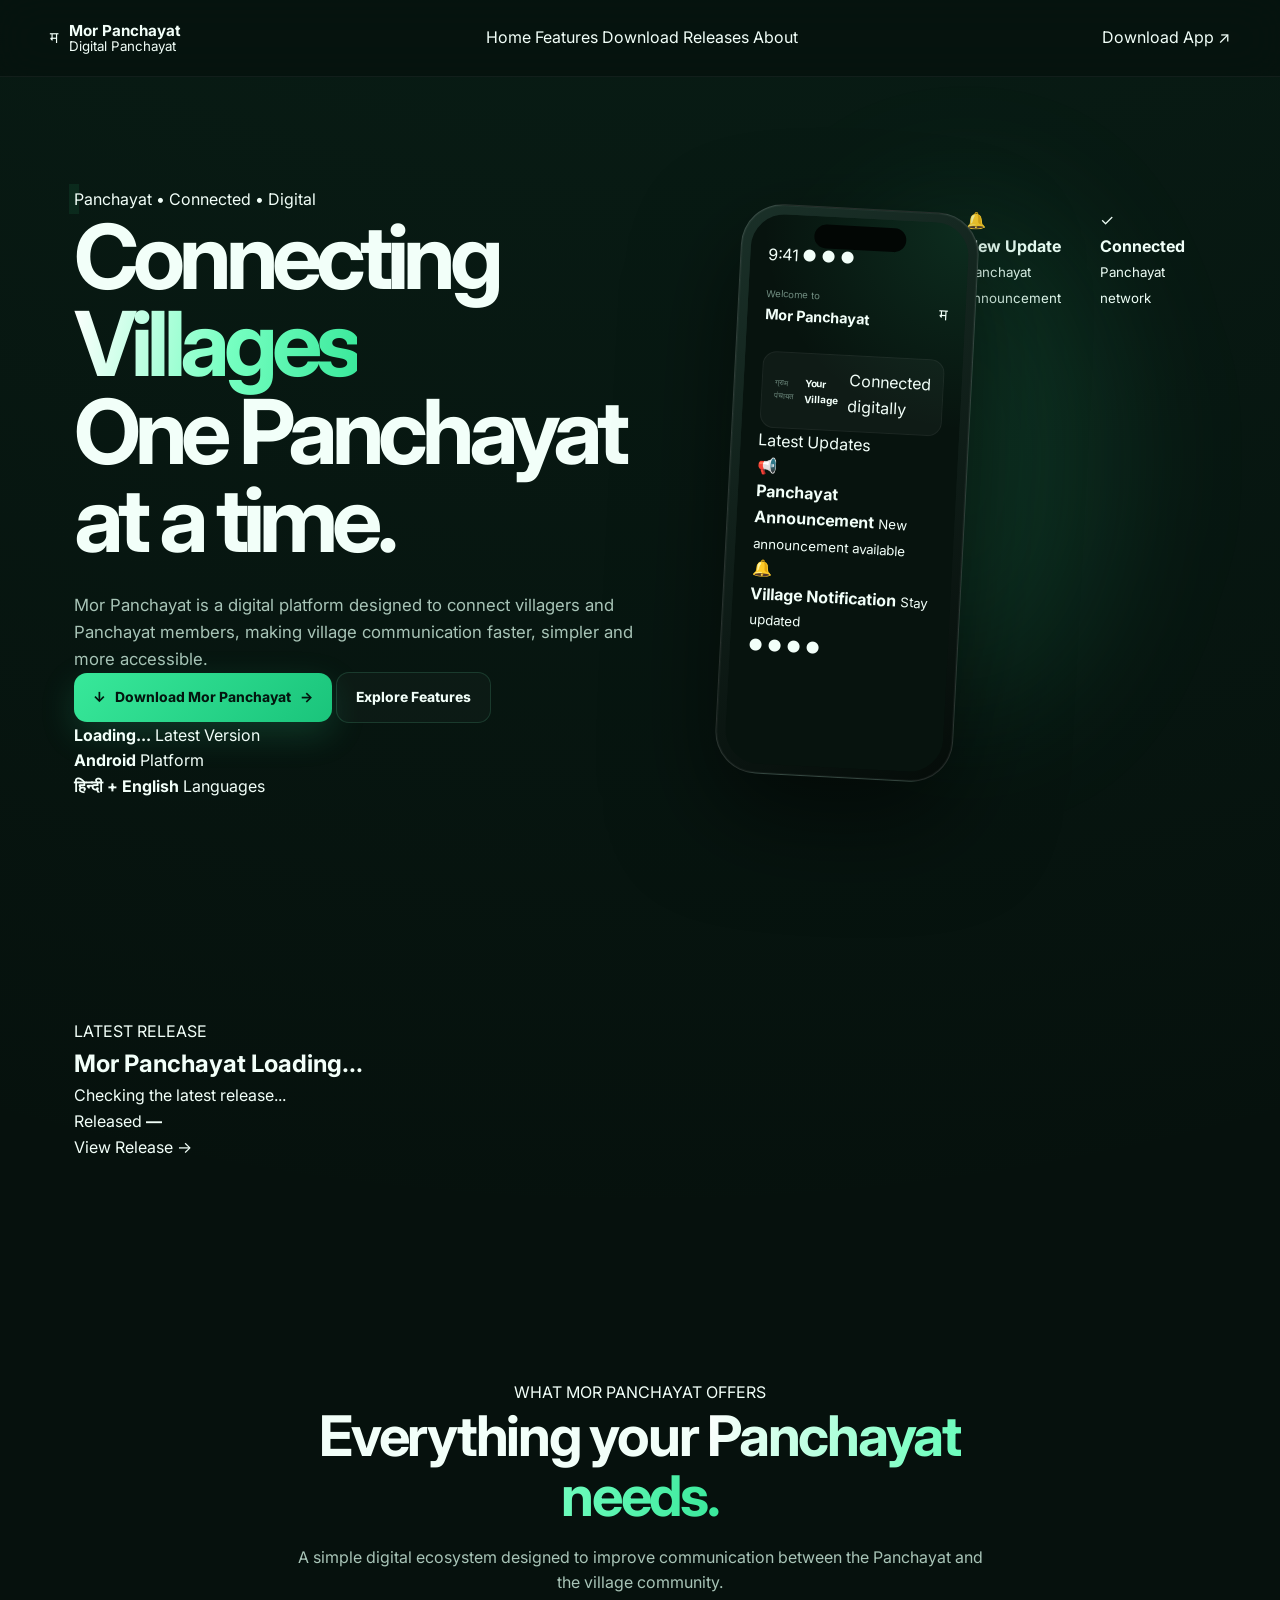
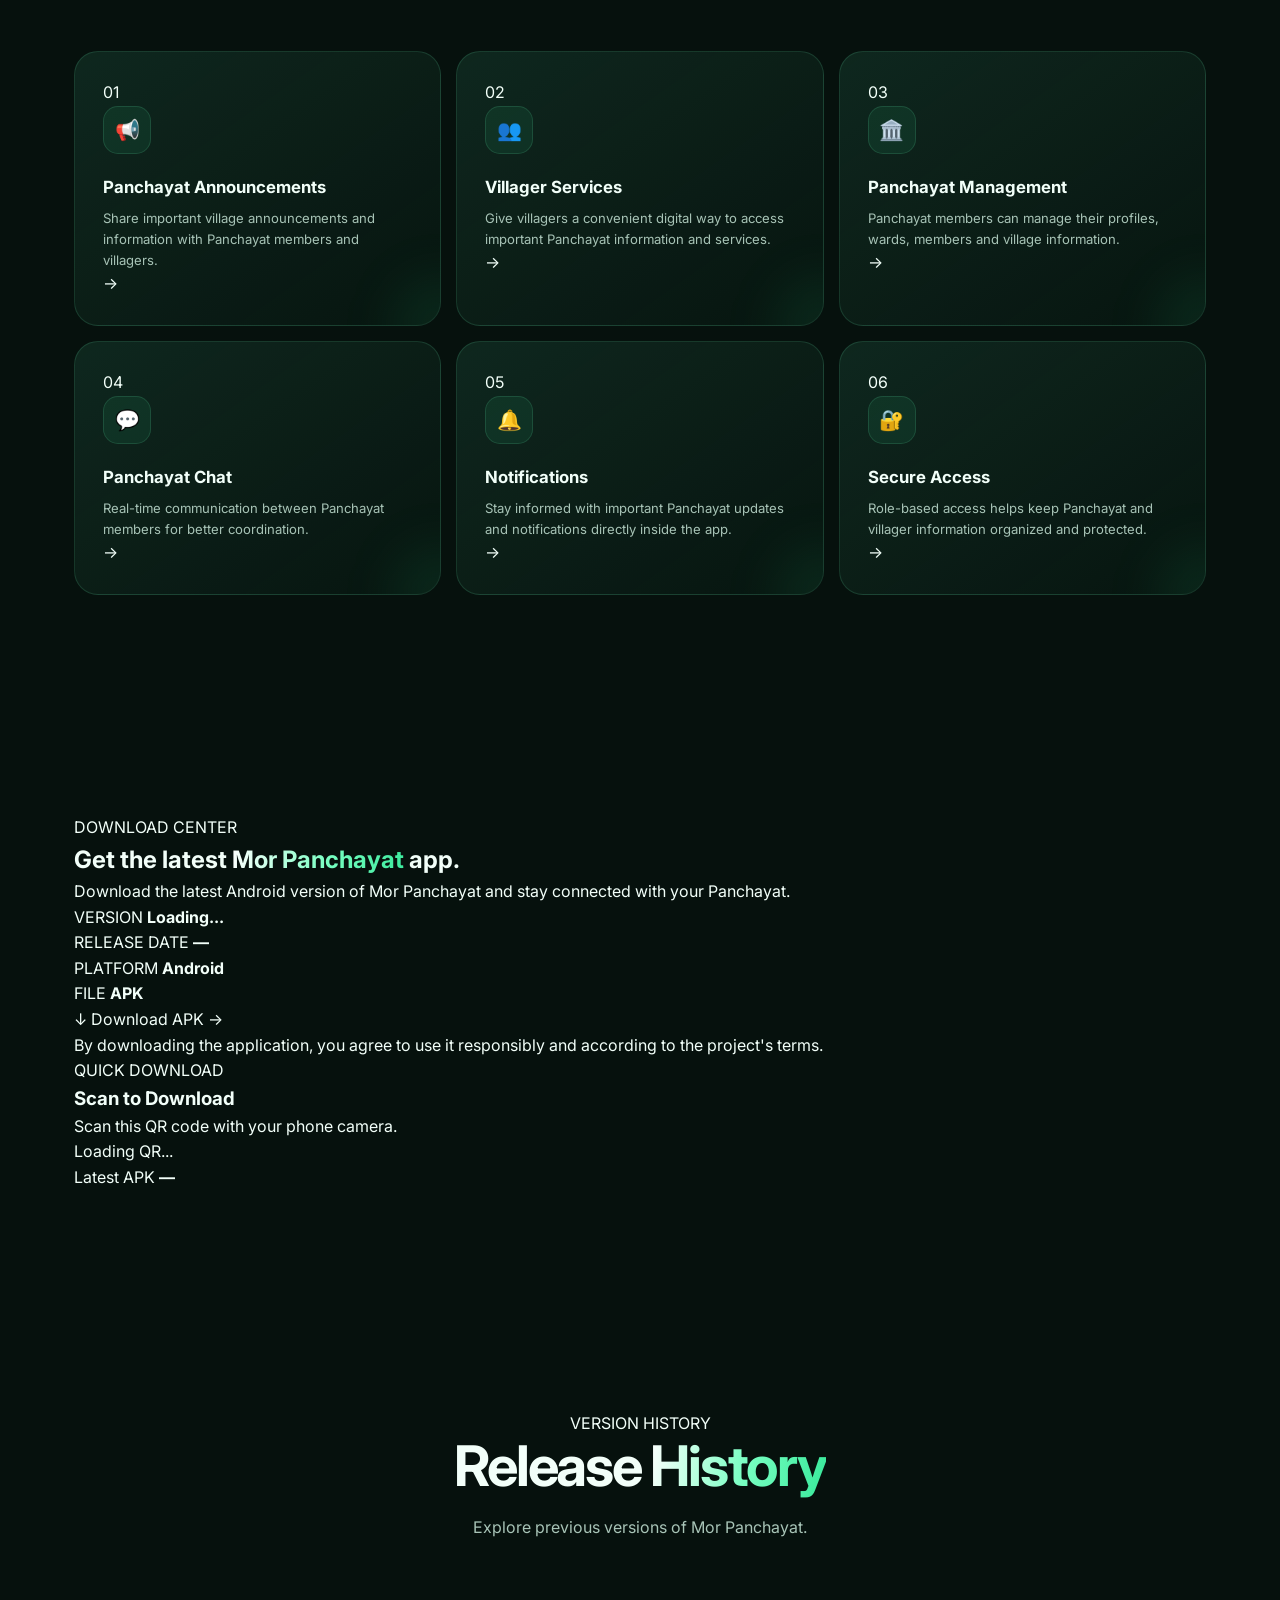
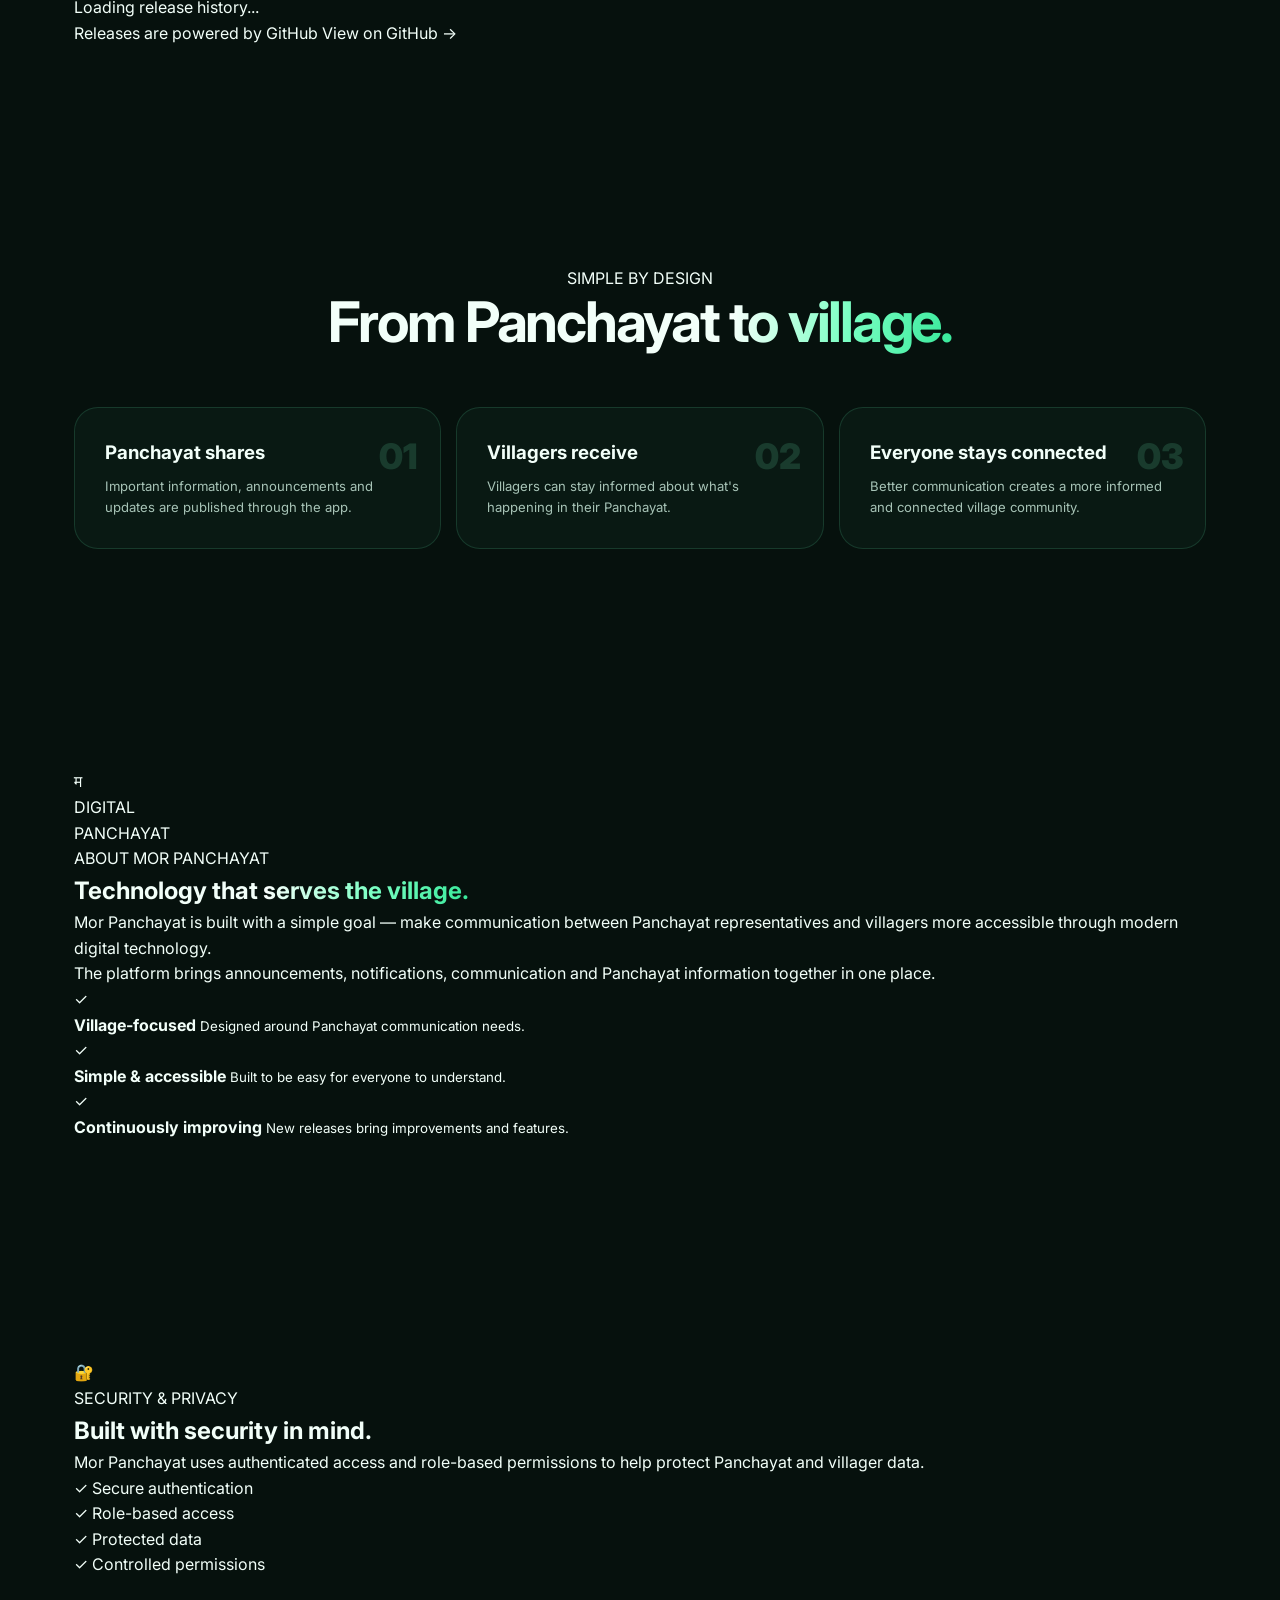
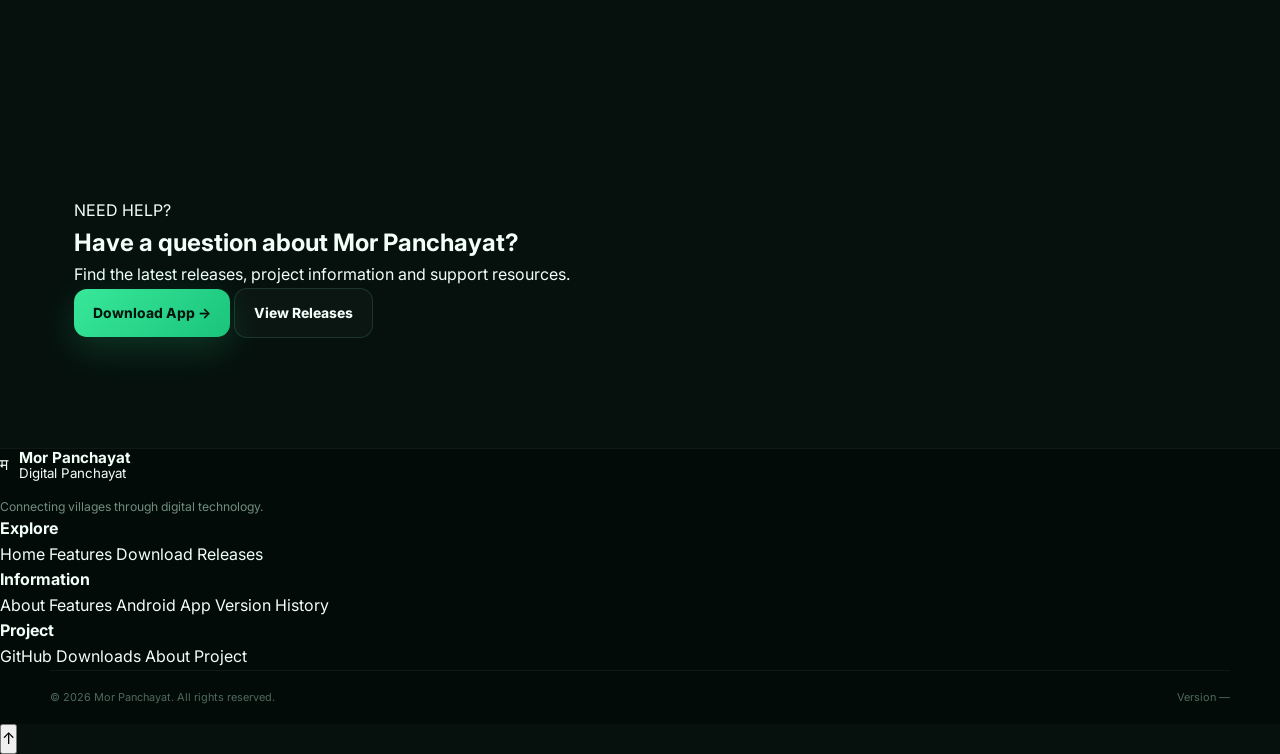
==== commit f5d507f4: "Update index.html" ====
--- a/index.html
+++ b/index.html
@@ -10,16 +10,26 @@
 
     <meta
         name="description"
-        content="Mor Panchayat - A digital platform connecting villagers and Panchayat members."
+        content="Mor Panchayat — A digital platform connecting villagers and Panchayat members."
     >
 
     <meta
         name="theme-color"
-        content="#071712"
+        content="#071713"
     >
 
-    <title>Mor Panchayat | Digital Panchayat</title>
-
+    <title>Mor Panchayat — Digital Panchayat</title>
+
+    <!-- Google Fonts -->
+    <link rel="preconnect" href="https://fonts.googleapis.com">
+    <link rel="preconnect" href="https://fonts.gstatic.com" crossorigin>
+
+    <link
+        href="https://fonts.googleapis.com/css2?family=Inter:wght@400;500;600;700;800&family=Space+Grotesk:wght@400;500;600;700&display=swap"
+        rel="stylesheet"
+    >
+
+    <!-- Main stylesheet -->
     <link rel="stylesheet" href="style.css">
 </head>
 
@@ -29,16 +39,17 @@
          BACKGROUND EFFECTS
     ========================================================== -->
 
-    <div class="background-effects">
-        <div class="glow glow-one"></div>
-        <div class="glow glow-two"></div>
-        <div class="glow glow-three"></div>
-
-        <span class="bubble bubble-1"></span>
-        <span class="bubble bubble-2"></span>
-        <span class="bubble bubble-3"></span>
-        <span class="bubble bubble-4"></span>
-        <span class="bubble bubble-5"></span>
+    <div class="background-effects" aria-hidden="true">
+        <div class="glow glow-1"></div>
+        <div class="glow glow-2"></div>
+        <div class="glow glow-3"></div>
+
+        <div class="grid-overlay"></div>
+
+        <div class="floating-bubble bubble-1"></div>
+        <div class="floating-bubble bubble-2"></div>
+        <div class="floating-bubble bubble-3"></div>
+        <div class="floating-bubble bubble-4"></div>
     </div>
 
 
@@ -46,318 +57,389 @@
          NAVIGATION
     ========================================================== -->
 
-    <header class="navbar">
+    <header class="navbar" id="navbar">
 
         <div class="nav-container">
 
             <a href="#home" class="brand">
 
-                <div class="brand-icon">
-                    🌿
+                <div class="brand-logo">
+                    <span>म</span>
                 </div>
 
                 <div class="brand-text">
                     <strong>Mor Panchayat</strong>
-                    <span data-i18n="brandTagline">
-                        Digital Panchayat
-                    </span>
+                    <small>Digital Panchayat</small>
                 </div>
 
             </a>
 
 
-            <nav class="desktop-nav">
-
-                <a href="#home" data-i18n="navHome">
+            <nav class="nav-links" id="navLinks">
+
+                <a href="#home" class="nav-link active">
                     Home
                 </a>
 
-                <a href="#features" data-i18n="navFeatures">
+                <a href="#features" class="nav-link">
                     Features
                 </a>
 
-                <a href="#latest" data-i18n="navLatest">
-                    Latest
+                <a href="#download" class="nav-link">
+                    Download
                 </a>
 
-                <a href="#releases" data-i18n="navReleases">
+                <a href="#releases" class="nav-link">
                     Releases
                 </a>
 
-                <a href="#install" data-i18n="navInstall">
-                    Install
+                <a href="#about" class="nav-link">
+                    About
                 </a>
 
             </nav>
 
 
-            <div class="nav-actions">
-
-                <button
-                    class="language-button"
-                    id="languageToggle"
-                    aria-label="Change language"
-                >
-                    <span>EN</span>
-                    <span class="language-divider">/</span>
-                    <span>हिं</span>
-                </button>
-
-                <a
-                    class="github-button"
-                    href="https://github.com/Anshu101com/mor-panchayat"
-                    target="_blank"
-                    rel="noopener"
-                >
-                    GitHub
-                </a>
-
-                <button
-                    class="menu-button"
-                    id="menuButton"
-                    aria-label="Open menu"
-                >
-                    ☰
-                </button>
-
-            </div>
+            <a
+                href="#download"
+                class="nav-download-button"
+            >
+                <span>Download App</span>
+                <span class="button-arrow">↗</span>
+            </a>
+
+
+            <button
+                class="menu-button"
+                id="menuButton"
+                aria-label="Open navigation menu"
+                aria-expanded="false"
+            >
+                <span></span>
+                <span></span>
+                <span></span>
+            </button>
 
         </div>
 
-
-        <!-- Mobile Navigation -->
-
-        <div class="mobile-menu" id="mobileMenu">
-
-            <a href="#home" data-i18n="navHome">
-                Home
-            </a>
-
-            <a href="#features" data-i18n="navFeatures">
-                Features
-            </a>
-
-            <a href="#latest" data-i18n="navLatest">
-                Latest
-            </a>
-
-            <a href="#releases" data-i18n="navReleases">
-                Releases
-            </a>
-
-            <a href="#install" data-i18n="navInstall">
-                Install
-            </a>
-
-        </div>
-
     </header>
 
 
+    <!-- =========================================================
+         MAIN CONTENT
+    ========================================================== -->
 
     <main>
 
+
         <!-- =====================================================
-             HERO
+             HERO SECTION
         ====================================================== -->
 
-        <section class="hero section" id="home">
+        <section
+            class="hero section"
+            id="home"
+        >
 
             <div class="hero-container">
 
-                <div class="hero-content reveal">
-
-                    <div class="release-pill">
+
+                <!-- Hero Content -->
+
+                <div class="hero-content">
+
+                    <div class="status-pill">
 
                         <span class="status-dot"></span>
 
-                        <span data-i18n="latestRelease">
-                            Latest Release
+                        <span>
+                            Panchayat • Connected • Digital
                         </span>
 
-                        <strong id="heroVersion">
-                            v1.0.7 Beta
-                        </strong>
-
-                    </div>
-
-
-                    <h1>
-
-                        <span data-i18n="heroTitleOne">
-                            Your Panchayat.
+                    </div>
+
+
+                    <h1 class="hero-title">
+
+                        Connecting
+                        <span class="gradient-text">
+                            Villages
                         </span>
 
                         <br>
 
-                        <span class="gradient-text"
-                              data-i18n="heroTitleTwo">
-                            Now connected.
+                        <span class="hero-title-small">
+                            One Panchayat at a time.
                         </span>
 
                     </h1>
 
 
-                    <p data-i18n="heroDescription">
-                        Mor Panchayat is a digital platform designed to
-                        connect villagers and Panchayat members through
-                        announcements, communication, profiles and
-                        real-time information.
+                    <p class="hero-description">
+
+                        Mor Panchayat is a digital platform designed
+                        to connect villagers and Panchayat members,
+                        making village communication faster,
+                        simpler and more accessible.
+
                     </p>
 
 
-                    <div class="hero-buttons">
+                    <div class="hero-actions">
 
                         <a
-                            id="heroDownload"
+                            href="#download"
                             class="primary-button"
-                            href="#"
-                            download
                         >
-                            <span>⬇</span>
-
-                            <span data-i18n="downloadLatest">
-                                Download Latest APK
+
+                            <span class="button-icon">↓</span>
+
+                            <span>
+                                Download Mor Panchayat
                             </span>
 
+                            <span class="button-arrow">
+                                →
+                            </span>
+
                         </a>
 
 
                         <a
-                            href="#releases"
+                            href="#features"
                             class="secondary-button"
                         >
-                            <span>▣</span>
-
-                            <span data-i18n="viewReleases">
-                                View Releases
+                            Explore Features
+                        </a>
+
+                    </div>
+
+
+                    <!-- Quick Stats -->
+
+                    <div class="hero-stats">
+
+                        <div class="stat">
+
+                            <strong>
+                                <span id="heroVersion">
+                                    Loading...
+                                </span>
+                            </strong>
+
+                            <span>
+                                Latest Version
                             </span>
 
-                        </a>
-
-                    </div>
-
-
-                    <div class="hero-meta">
-
-                        <span>
-                            📱 Android
-                        </span>
-
-                        <span>
-                            🌐 Online
-                        </span>
-
-                        <span>
-                            🇮🇳 Hindi + English
-                        </span>
-
-                    </div>
-
-                </div>
-
-
-
-                <!-- Phone Preview -->
-
-                <div class="hero-visual reveal">
+                        </div>
+
+
+                        <div class="stat-divider"></div>
+
+
+                        <div class="stat">
+
+                            <strong>
+                                Android
+                            </strong>
+
+                            <span>
+                                Platform
+                            </span>
+
+                        </div>
+
+
+                        <div class="stat-divider"></div>
+
+
+                        <div class="stat">
+
+                            <strong>
+                                हिन्दी + English
+                            </strong>
+
+                            <span>
+                                Languages
+                            </span>
+
+                        </div>
+
+                    </div>
+
+                </div>
+
+
+                <!-- Hero App Mockup -->
+
+                <div class="hero-visual">
+
+                    <div class="visual-orbit orbit-1"></div>
+                    <div class="visual-orbit orbit-2"></div>
+
 
                     <div class="phone-glow"></div>
 
+
                     <div class="phone">
 
                         <div class="phone-notch"></div>
 
+
                         <div class="phone-screen">
 
+                            <div class="phone-status">
+                                <span>9:41</span>
+
+                                <span>
+                                    ● ● ●
+                                </span>
+                            </div>
+
+
                             <div class="app-header">
 
                                 <div>
-                                    <small>Welcome to</small>
-                                    <strong>Mor Panchayat</strong>
+                                    <small>
+                                        Welcome to
+                                    </small>
+
+                                    <strong>
+                                        Mor Panchayat
+                                    </strong>
                                 </div>
 
-                                <div class="mini-logo">
-                                    🌿
+                                <div class="app-avatar">
+                                    म
                                 </div>
 
                             </div>
 
 
-                            <div class="welcome-card">
-
-                                <span class="card-label">
-                                    Panchayat
+                            <div class="phone-card main-phone-card">
+
+                                <small>
+                                    ग्राम पंचायत
+                                </small>
+
+                                <strong>
+                                    Your Village
+                                </strong>
+
+                                <span>
+                                    Connected digitally
                                 </span>
 
-                                <h3>
-                                    Stay connected.
-                                </h3>
-
-                                <p>
-                                    Information for everyone.
-                                </p>
-
-                            </div>
-
-
-                            <div class="phone-stats">
-
-                                <div>
-                                    <strong>24</strong>
-                                    <span>Updates</span>
+                            </div>
+
+
+                            <div class="phone-section-title">
+                                Latest Updates
+                            </div>
+
+
+                            <div class="mini-card">
+
+                                <div class="mini-icon">
+                                    📢
                                 </div>
-
-                                <div>
-                                    <strong>12</strong>
-                                    <span>Members</span>
-                                </div>
-
-                                <div>
-                                    <strong>∞</strong>
-                                    <span>Connect</span>
-                                </div>
-
-                            </div>
-
-
-                            <div class="phone-card">
-
-                                <span class="notification-icon">
-                                    🔔
-                                </span>
 
                                 <div>
                                     <strong>
-                                        New Announcement
+                                        Panchayat Announcement
                                     </strong>
 
                                     <small>
-                                        Panchayat information
+                                        New announcement available
                                     </small>
                                 </div>
 
                             </div>
 
 
-                            <div class="phone-card">
-
-                                <span class="notification-icon">
-                                    💬
-                                </span>
+                            <div class="mini-card">
+
+                                <div class="mini-icon">
+                                    🔔
+                                </div>
 
                                 <div>
                                     <strong>
-                                        Panchayat Chat
+                                        Village Notification
                                     </strong>
 
                                     <small>
-                                        Real-time communication
+                                        Stay updated
                                     </small>
                                 </div>
 
                             </div>
 
+
+                            <div class="phone-bottom-nav">
+
+                                <span class="selected">
+                                    ●
+                                </span>
+
+                                <span>
+                                    ●
+                                </span>
+
+                                <span>
+                                    ●
+                                </span>
+
+                                <span>
+                                    ●
+                                </span>
+
+                            </div>
+
+                        </div>
+
+                    </div>
+
+
+                    <!-- Floating UI Cards -->
+
+                    <div class="floating-card notification-card">
+
+                        <div class="floating-icon">
+                            🔔
+                        </div>
+
+                        <div>
+
+                            <strong>
+                                New Update
+                            </strong>
+
+                            <small>
+                                Panchayat announcement
+                            </small>
+
+                        </div>
+
+                    </div>
+
+
+                    <div class="floating-card connection-card">
+
+                        <span class="connection-icon">
+                            ✓
+                        </span>
+
+                        <div>
+
+                            <strong>
+                                Connected
+                            </strong>
+
+                            <small>
+                                Panchayat network
+                            </small>
+
                         </div>
 
                     </div>
@@ -369,325 +451,463 @@
         </section>
 
 
-
         <!-- =====================================================
-             LATEST RELEASE BANNER
+             LATEST RELEASE
         ====================================================== -->
 
-        <section class="release-banner section">
-
-            <div class="release-banner-container reveal">
-
-                <div class="release-icon">
-                    🚀
-                </div>
-
-                <div class="release-info">
-
-                    <span data-i18n="latestBuild">
-                        Latest Beta Build
-                    </span>
-
-                    <h2 id="bannerVersion">
-                        Mor Panchayat v1.0.7
-                    </h2>
-
-                    <p data-i18n="latestBuildDescription">
-                        Get the latest Android build and experience
-                        the newest improvements.
-                    </p>
-
-                </div>
-
-                <a
-                    id="bannerDownload"
-                    href="#"
-                    class="banner-button"
-                    download
-                >
-                    <span data-i18n="downloadNow">
-                        Download Now
-                    </span>
-                    →
-                </a>
+        <section class="release-preview section">
+
+            <div class="container">
+
+                <div class="release-preview-card">
+
+                    <div class="release-preview-left">
+
+                        <div class="release-label">
+                            <span class="live-dot"></span>
+                            LATEST RELEASE
+                        </div>
+
+                        <h2>
+                            Mor Panchayat
+                            <span id="latestVersion">
+                                Loading...
+                            </span>
+                        </h2>
+
+                        <p id="latestReleaseDescription">
+                            Checking the latest release...
+                        </p>
+
+                    </div>
+
+
+                    <div class="release-preview-right">
+
+                        <div class="release-date">
+
+                            <span>
+                                Released
+                            </span>
+
+                            <strong id="latestReleaseDate">
+                                —
+                            </strong>
+
+                        </div>
+
+
+                        <a
+                            href="#download"
+                            class="small-primary-button"
+                        >
+                            View Release
+                            <span>→</span>
+                        </a>
+
+                    </div>
+
+                </div>
 
             </div>
 
         </section>
-
 
 
         <!-- =====================================================
              FEATURES
         ====================================================== -->
 
-        <section class="section" id="features">
-
-            <div class="section-heading reveal">
-
-                <span class="section-tag" data-i18n="featuresTag">
-                    FEATURES
-                </span>
-
-                <h2 data-i18n="featuresTitle">
-                    Everything your Panchayat needs.
-                </h2>
-
-                <p data-i18n="featuresDescription">
-                    A simple digital platform built to improve
-                    communication and access to Panchayat information.
-                </p>
-
-            </div>
-
-
-            <div class="features-grid">
-
-                <article class="feature-card reveal">
-
-                    <div class="feature-icon">
-                        📢
-                    </div>
-
-                    <h3 data-i18n="featureAnnouncements">
-                        Announcements
-                    </h3>
-
-                    <p data-i18n="featureAnnouncementsDesc">
-                        Share important Panchayat news and updates
-                        with villagers quickly.
-                    </p>
-
-                </article>
-
-
-                <article class="feature-card reveal">
-
-                    <div class="feature-icon">
-                        👤
-                    </div>
-
-                    <h3 data-i18n="featureProfiles">
-                        Villager Profiles
-                    </h3>
-
-                    <p data-i18n="featureProfilesDesc">
-                        Keep important villager information organised
-                        in a simple digital profile.
-                    </p>
-
-                </article>
-
-
-                <article class="feature-card reveal">
-
-                    <div class="feature-icon">
-                        🏛️
-                    </div>
-
-                    <h3 data-i18n="featureMembers">
-                        Panchayat Members
-                    </h3>
-
-                    <p data-i18n="featureMembersDesc">
-                        View Panchayat members, wards and relevant
-                        contact information.
-                    </p>
-
-                </article>
-
-
-                <article class="feature-card reveal">
-
-                    <div class="feature-icon">
-                        💬
-                    </div>
-
-                    <h3 data-i18n="featureChat">
-                        Real-Time Chat
-                    </h3>
-
-                    <p data-i18n="featureChatDesc">
-                        Communicate with Panchayat members through
-                        real-time conversations.
-                    </p>
-
-                </article>
-
-
-                <article class="feature-card reveal">
-
-                    <div class="feature-icon">
-                        🌐
-                    </div>
-
-                    <h3 data-i18n="featureLanguage">
-                        Hindi & English
-                    </h3>
-
-                    <p data-i18n="featureLanguageDesc">
-                        Use the platform in English or Hindi for a
-                        more accessible experience.
-                    </p>
-
-                </article>
-
-
-                <article class="feature-card reveal">
-
-                    <div class="feature-icon">
-                        🔄
-                    </div>
-
-                    <h3 data-i18n="featureRealtime">
-                        Live Updates
-                    </h3>
-
-                    <p data-i18n="featureRealtimeDesc">
-                        Receive updated information without needing
-                        to manually refresh the app.
-                    </p>
-
-                </article>
-
-            </div>
-
-        </section>
-
-
-
-        <!-- =====================================================
-             LATEST VERSION
-        ====================================================== -->
-
-        <section class="section latest-section" id="latest">
-
-            <div class="latest-grid">
-
-                <div class="latest-copy reveal">
-
-                    <span class="section-tag">
-                        LATEST VERSION
-                    </span>
+        <section
+            class="features section"
+            id="features"
+        >
+
+            <div class="container">
+
+
+                <div class="section-heading">
+
+                    <div class="section-eyebrow">
+                        WHAT MOR PANCHAYAT OFFERS
+                    </div>
 
                     <h2>
-                        Mor Panchayat
-                        <span
-                            class="gradient-text"
-                            id="latestVersionTitle"
-                        >
-                            v1.0.7
+                        Everything your
+                        <span class="gradient-text">
+                            Panchayat needs.
                         </span>
                     </h2>
 
-                    <p data-i18n="latestDescription">
-                        The latest beta version of Mor Panchayat.
-                        Download the Android APK directly and keep
-                        your application updated.
+                    <p>
+                        A simple digital ecosystem designed
+                        to improve communication between the
+                        Panchayat and the village community.
                     </p>
 
-
-                    <div class="version-details">
-
-                        <div>
-                            <span data-i18n="version">
-                                Version
+                </div>
+
+
+                <div class="features-grid">
+
+
+                    <!-- Feature 1 -->
+
+                    <article class="feature-card">
+
+                        <div class="feature-number">
+                            01
+                        </div>
+
+                        <div class="feature-icon">
+                            📢
+                        </div>
+
+                        <h3>
+                            Panchayat Announcements
+                        </h3>
+
+                        <p>
+                            Share important village announcements
+                            and information with Panchayat members
+                            and villagers.
+                        </p>
+
+                        <span class="feature-arrow">
+                            →
+                        </span>
+
+                    </article>
+
+
+                    <!-- Feature 2 -->
+
+                    <article class="feature-card">
+
+                        <div class="feature-number">
+                            02
+                        </div>
+
+                        <div class="feature-icon">
+                            👥
+                        </div>
+
+                        <h3>
+                            Villager Services
+                        </h3>
+
+                        <p>
+                            Give villagers a convenient digital
+                            way to access important Panchayat
+                            information and services.
+                        </p>
+
+                        <span class="feature-arrow">
+                            →
+                        </span>
+
+                    </article>
+
+
+                    <!-- Feature 3 -->
+
+                    <article class="feature-card">
+
+                        <div class="feature-number">
+                            03
+                        </div>
+
+                        <div class="feature-icon">
+                            🏛️
+                        </div>
+
+                        <h3>
+                            Panchayat Management
+                        </h3>
+
+                        <p>
+                            Panchayat members can manage their
+                            profiles, wards, members and village
+                            information.
+                        </p>
+
+                        <span class="feature-arrow">
+                            →
+                        </span>
+
+                    </article>
+
+
+                    <!-- Feature 4 -->
+
+                    <article class="feature-card">
+
+                        <div class="feature-number">
+                            04
+                        </div>
+
+                        <div class="feature-icon">
+                            💬
+                        </div>
+
+                        <h3>
+                            Panchayat Chat
+                        </h3>
+
+                        <p>
+                            Real-time communication between
+                            Panchayat members for better
+                            coordination.
+                        </p>
+
+                        <span class="feature-arrow">
+                            →
+                        </span>
+
+                    </article>
+
+
+                    <!-- Feature 5 -->
+
+                    <article class="feature-card">
+
+                        <div class="feature-number">
+                            05
+                        </div>
+
+                        <div class="feature-icon">
+                            🔔
+                        </div>
+
+                        <h3>
+                            Notifications
+                        </h3>
+
+                        <p>
+                            Stay informed with important
+                            Panchayat updates and notifications
+                            directly inside the app.
+                        </p>
+
+                        <span class="feature-arrow">
+                            →
+                        </span>
+
+                    </article>
+
+
+                    <!-- Feature 6 -->
+
+                    <article class="feature-card">
+
+                        <div class="feature-number">
+                            06
+                        </div>
+
+                        <div class="feature-icon">
+                            🔐
+                        </div>
+
+                        <h3>
+                            Secure Access
+                        </h3>
+
+                        <p>
+                            Role-based access helps keep
+                            Panchayat and villager information
+                            organized and protected.
+                        </p>
+
+                        <span class="feature-arrow">
+                            →
+                        </span>
+
+                    </article>
+
+                </div>
+
+            </div>
+
+        </section>
+
+
+        <!-- =====================================================
+             DOWNLOAD CENTER
+        ====================================================== -->
+
+        <section
+            class="download section"
+            id="download"
+        >
+
+            <div class="container">
+
+
+                <div class="download-wrapper">
+
+
+                    <div class="download-content">
+
+                        <div class="section-eyebrow">
+                            DOWNLOAD CENTER
+                        </div>
+
+                        <h2>
+                            Get the latest
+                            <span class="gradient-text">
+                                Mor Panchayat
                             </span>
-
-                            <strong id="latestVersion">
-                                v1.0.7 Beta
-                            </strong>
-                        </div>
-
-                        <div>
-                            <span data-i18n="platform">
-                                Platform
+                            app.
+                        </h2>
+
+                        <p>
+                            Download the latest Android version
+                            of Mor Panchayat and stay connected
+                            with your Panchayat.
+                        </p>
+
+
+                        <div class="download-info-grid">
+
+                            <div class="download-info">
+
+                                <span>
+                                    VERSION
+                                </span>
+
+                                <strong id="downloadVersion">
+                                    Loading...
+                                </strong>
+
+                            </div>
+
+
+                            <div class="download-info">
+
+                                <span>
+                                    RELEASE DATE
+                                </span>
+
+                                <strong id="downloadDate">
+                                    —
+                                </strong>
+
+                            </div>
+
+
+                            <div class="download-info">
+
+                                <span>
+                                    PLATFORM
+                                </span>
+
+                                <strong>
+                                    Android
+                                </strong>
+
+                            </div>
+
+
+                            <div class="download-info">
+
+                                <span>
+                                    FILE
+                                </span>
+
+                                <strong id="downloadFile">
+                                    APK
+                                </strong>
+
+                            </div>
+
+                        </div>
+
+
+                        <a
+                            href="#"
+                            id="downloadButton"
+                            class="download-button"
+                        >
+
+                            <span class="download-button-icon">
+                                ↓
                             </span>
 
-                            <strong>
-                                Android
-                            </strong>
-                        </div>
-
-                        <div>
-                            <span data-i18n="releaseType">
-                                Release Type
+                            <span>
+                                Download APK
                             </span>
 
-                            <strong>
-                                Beta
-                            </strong>
-                        </div>
-
-                    </div>
-
-
-                    <a
-                        id="latestDownload"
-                        href="#"
-                        class="primary-button"
-                        download
-                    >
-                        ⬇
-                        <span data-i18n="downloadVersion">
-                            Download Version
-                        </span>
-                    </a>
-
-                </div>
-
-
-
-                <div class="update-card reveal">
-
-                    <div class="update-card-header">
-
-                        <span class="update-symbol">
-                            ✨
-                        </span>
-
-                        <div>
-                            <small data-i18n="currentBuild">
-                                Current Build
-                            </small>
-
-                            <strong id="updateCardVersion">
-                                v1.0.7 Beta
-                            </strong>
-                        </div>
-
-                    </div>
-
-
-                    <div class="update-line"></div>
-
-
-                    <div class="update-item">
-                        <span>✓</span>
-                        <p data-i18n="updateOne">
-                            Improved Panchayat communication experience
+                            <span class="download-button-arrow">
+                                →
+                            </span>
+
+                        </a>
+
+
+                        <p class="download-note">
+
+                            By downloading the application,
+                            you agree to use it responsibly
+                            and according to the project's
+                            terms.
+
                         </p>
-                    </div>
-
-                    <div class="update-item">
-                        <span>✓</span>
-                        <p data-i18n="updateTwo">
-                            Improved villager account experience
-                        </p>
-                    </div>
-
-                    <div class="update-item">
-                        <span>✓</span>
-                        <p data-i18n="updateThree">
-                            Real-time announcements and communication
-                        </p>
-                    </div>
-
-                    <div class="update-item">
-                        <span>✓</span>
-                        <p data-i18n="updateFour">
-                            Performance and UI improvements
-                        </p>
+
+                    </div>
+
+
+                    <!-- QR -->
+
+                    <div class="qr-area">
+
+                        <div class="qr-card">
+
+                            <div class="qr-header">
+
+                                <span class="qr-small-label">
+                                    QUICK DOWNLOAD
+                                </span>
+
+                                <h3>
+                                    Scan to Download
+                                </h3>
+
+                                <p>
+                                    Scan this QR code with your
+                                    phone camera.
+                                </p>
+
+                            </div>
+
+
+                            <div
+                                class="qr-container"
+                                id="qrContainer"
+                            >
+
+                                <div class="qr-loading">
+                                    Loading QR...
+                                </div>
+
+                            </div>
+
+
+                            <div class="qr-footer">
+
+                                <span class="qr-status-dot"></span>
+
+                                <span>
+                                    Latest APK
+                                </span>
+
+                                <strong id="qrVersion">
+                                    —
+                                </strong>
+
+                            </div>
+
+                        </div>
+
                     </div>
 
                 </div>
@@ -695,245 +915,479 @@
             </div>
 
         </section>
-
-
-
-        <!-- =====================================================
-             INSTALLATION
-        ====================================================== -->
-
-        <section class="section install-section" id="install">
-
-            <div class="section-heading reveal">
-
-                <span class="section-tag" data-i18n="installTag">
-                    INSTALLATION
-                </span>
-
-                <h2 data-i18n="installTitle">
-                    Get Mor Panchayat in three steps.
-                </h2>
-
-                <p data-i18n="installDescription">
-                    Download the APK and install the latest version
-                    directly on your Android device.
-                </p>
-
-            </div>
-
-
-            <div class="steps">
-
-                <div class="step reveal">
-
-                    <div class="step-number">
-                        01
-                    </div>
-
-                    <div class="step-icon">
-                        ⬇
-                    </div>
-
-                    <h3 data-i18n="stepOneTitle">
-                        Download
-                    </h3>
-
-                    <p data-i18n="stepOneDescription">
-                        Download the latest APK from the official
-                        Mor Panchayat release page.
-                    </p>
-
-                </div>
-
-
-                <div class="step reveal">
-
-                    <div class="step-number">
-                        02
-                    </div>
-
-                    <div class="step-icon">
-                        📦
-                    </div>
-
-                    <h3 data-i18n="stepTwoTitle">
-                        Open APK
-                    </h3>
-
-                    <p data-i18n="stepTwoDescription">
-                        Open the downloaded APK file from your
-                        notification or Downloads folder.
-                    </p>
-
-                </div>
-
-
-                <div class="step reveal">
-
-                    <div class="step-number">
-                        03
-                    </div>
-
-                    <div class="step-icon">
-                        ✓
-                    </div>
-
-                    <h3 data-i18n="stepThreeTitle">
-                        Install
-                    </h3>
-
-                    <p data-i18n="stepThreeDescription">
-                        If Android asks for permission, allow
-                        installation and complete the setup.
-                    </p>
-
-                </div>
-
-            </div>
-
-
-            <div class="install-note reveal">
-
-                <span>ℹ️</span>
-
-                <p data-i18n="installNote">
-                    Mor Panchayat is currently distributed as an
-                    Android APK. An internet connection is required
-                    for online services and real-time updates.
-                </p>
-
-            </div>
-
-        </section>
-
 
 
         <!-- =====================================================
              RELEASE HISTORY
         ====================================================== -->
 
-        <section class="section releases-section" id="releases">
-
-            <div class="section-heading reveal">
-
-                <span class="section-tag" data-i18n="releaseTag">
-                    RELEASE HISTORY
-                </span>
-
-                <h2 data-i18n="releaseTitle">
-                    Previous versions.
-                </h2>
-
-                <p data-i18n="releaseDescription">
-                    Download an earlier version whenever you need it.
-                    Each release keeps its own APK download link.
-                </p>
+        <section
+            class="releases section"
+            id="releases"
+        >
+
+            <div class="container">
+
+
+                <div class="section-heading releases-heading">
+
+                    <div class="section-eyebrow">
+                        VERSION HISTORY
+                    </div>
+
+                    <h2>
+                        Release
+                        <span class="gradient-text">
+                            History
+                        </span>
+                    </h2>
+
+                    <p>
+                        Explore previous versions of
+                        Mor Panchayat.
+                    </p>
+
+                </div>
+
+
+                <div
+                    class="releases-list"
+                    id="releasesList"
+                >
+
+                    <!-- JavaScript will populate releases -->
+
+                    <div class="releases-loading">
+
+                        <div class="loading-spinner"></div>
+
+                        <span>
+                            Loading release history...
+                        </span>
+
+                    </div>
+
+                </div>
+
+
+                <div
+                    class="releases-error"
+                    id="releasesError"
+                    hidden
+                >
+
+                    <div class="error-icon">
+                        ⚠
+                    </div>
+
+                    <h3>
+                        Unable to load releases
+                    </h3>
+
+                    <p>
+                        Please try again later.
+                    </p>
+
+                    <button
+                        id="retryReleases"
+                        class="secondary-button"
+                    >
+                        Try Again
+                    </button>
+
+                </div>
+
+
+                <div class="github-releases-link">
+
+                    <span>
+                        Releases are powered by GitHub
+                    </span>
+
+                    <a
+                        id="githubReleasesLink"
+                        href="#"
+                        target="_blank"
+                        rel="noopener noreferrer"
+                    >
+                        View on GitHub →
+                    </a>
+
+                </div>
 
             </div>
 
-
-            <div
-                class="release-list"
-                id="releaseList"
-            >
-                <!-- Generated automatically by script.js -->
+        </section>
+
+
+        <!-- =====================================================
+             HOW IT WORKS
+        ====================================================== -->
+
+        <section class="how-it-works section">
+
+            <div class="container">
+
+
+                <div class="section-heading">
+
+                    <div class="section-eyebrow">
+                        SIMPLE BY DESIGN
+                    </div>
+
+                    <h2>
+                        From Panchayat
+                        <span class="gradient-text">
+                            to village.
+                        </span>
+                    </h2>
+
+                </div>
+
+
+                <div class="steps">
+
+
+                    <div class="step">
+
+                        <div class="step-number">
+                            01
+                        </div>
+
+                        <div class="step-line"></div>
+
+                        <div class="step-content">
+
+                            <h3>
+                                Panchayat shares
+                            </h3>
+
+                            <p>
+                                Important information,
+                                announcements and updates
+                                are published through the app.
+                            </p>
+
+                        </div>
+
+                    </div>
+
+
+                    <div class="step">
+
+                        <div class="step-number">
+                            02
+                        </div>
+
+                        <div class="step-line"></div>
+
+                        <div class="step-content">
+
+                            <h3>
+                                Villagers receive
+                            </h3>
+
+                            <p>
+                                Villagers can stay informed
+                                about what's happening in
+                                their Panchayat.
+                            </p>
+
+                        </div>
+
+                    </div>
+
+
+                    <div class="step">
+
+                        <div class="step-number">
+                            03
+                        </div>
+
+                        <div class="step-content">
+
+                            <h3>
+                                Everyone stays connected
+                            </h3>
+
+                            <p>
+                                Better communication creates
+                                a more informed and connected
+                                village community.
+                            </p>
+
+                        </div>
+
+                    </div>
+
+                </div>
+
             </div>
 
         </section>
 
 
-
         <!-- =====================================================
-             GITHUB CTA
+             ABOUT
         ====================================================== -->
 
-        <section class="section github-section">
-
-            <div class="github-card reveal">
-
-                <div class="github-card-content">
-
-                    <span class="github-big-icon">
-                        ◉
-                    </span>
-
-                    <div>
-
-                        <span class="section-tag">
-                            GITHUB
-                        </span>
-
-                        <h2 data-i18n="githubTitle">
-                            Explore the project.
+        <section
+            class="about section"
+            id="about"
+        >
+
+            <div class="container">
+
+
+                <div class="about-grid">
+
+
+                    <div class="about-visual">
+
+                        <div class="about-orbit"></div>
+
+
+                        <div class="about-logo">
+
+                            <span>
+                                म
+                            </span>
+
+                        </div>
+
+
+                        <div class="about-badge badge-top">
+                            DIGITAL
+                        </div>
+
+                        <div class="about-badge badge-bottom">
+                            PANCHAYAT
+                        </div>
+
+                    </div>
+
+
+                    <div class="about-content">
+
+                        <div class="section-eyebrow">
+                            ABOUT MOR PANCHAYAT
+                        </div>
+
+                        <h2>
+                            Technology that
+                            <span class="gradient-text">
+                                serves the village.
+                            </span>
                         </h2>
 
-                        <p data-i18n="githubDescription">
-                            View releases, project updates and
-                            development information on GitHub.
+                        <p>
+                            Mor Panchayat is built with a simple
+                            goal — make communication between
+                            Panchayat representatives and villagers
+                            more accessible through modern digital
+                            technology.
                         </p>
 
-                    </div>
-
-                </div>
-
-
-                <a
-                    href="https://github.com/Anshu101com/mor-panchayat"
-                    target="_blank"
-                    rel="noopener"
-                    class="secondary-button"
-                >
-                    <span data-i18n="openGithub">
-                        Open GitHub
-                    </span>
-                    →
-                </a>
+                        <p>
+                            The platform brings announcements,
+                            notifications, communication and
+                            Panchayat information together in one
+                            place.
+                        </p>
+
+
+                        <div class="about-points">
+
+                            <div class="about-point">
+
+                                <span>✓</span>
+
+                                <div>
+                                    <strong>
+                                        Village-focused
+                                    </strong>
+
+                                    <small>
+                                        Designed around Panchayat
+                                        communication needs.
+                                    </small>
+                                </div>
+
+                            </div>
+
+
+                            <div class="about-point">
+
+                                <span>✓</span>
+
+                                <div>
+                                    <strong>
+                                        Simple & accessible
+                                    </strong>
+
+                                    <small>
+                                        Built to be easy for
+                                        everyone to understand.
+                                    </small>
+                                </div>
+
+                            </div>
+
+
+                            <div class="about-point">
+
+                                <span>✓</span>
+
+                                <div>
+                                    <strong>
+                                        Continuously improving
+                                    </strong>
+
+                                    <small>
+                                        New releases bring
+                                        improvements and features.
+                                    </small>
+                                </div>
+
+                            </div>
+
+                        </div>
+
+                    </div>
+
+                </div>
 
             </div>
 
         </section>
 
 
-
         <!-- =====================================================
-             FINAL CTA
+             SECURITY
         ====================================================== -->
 
-        <section class="final-cta section">
-
-            <div class="final-cta-inner reveal">
-
-                <div class="final-logo">
-                    🌿
-                </div>
-
-                <h2 data-i18n="finalTitle">
-                    A smarter way to connect your Panchayat.
-                </h2>
-
-                <p data-i18n="finalDescription">
-                    Download Mor Panchayat and stay connected
-                    with your village.
-                </p>
-
-                <a
-                    id="finalDownload"
-                    href="#"
-                    class="primary-button"
-                    download
-                >
-                    ⬇
-                    <span data-i18n="downloadLatest">
-                        Download Latest APK
-                    </span>
-                </a>
+        <section class="security section">
+
+            <div class="container">
+
+
+                <div class="security-card">
+
+
+                    <div class="security-icon">
+                        🔐
+                    </div>
+
+
+                    <div class="security-content">
+
+                        <div class="section-eyebrow">
+                            SECURITY & PRIVACY
+                        </div>
+
+                        <h2>
+                            Built with security
+                            in mind.
+                        </h2>
+
+                        <p>
+                            Mor Panchayat uses authenticated access
+                            and role-based permissions to help
+                            protect Panchayat and villager data.
+                        </p>
+
+                    </div>
+
+
+                    <div class="security-points">
+
+                        <div>
+                            <span>✓</span>
+                            Secure authentication
+                        </div>
+
+                        <div>
+                            <span>✓</span>
+                            Role-based access
+                        </div>
+
+                        <div>
+                            <span>✓</span>
+                            Protected data
+                        </div>
+
+                        <div>
+                            <span>✓</span>
+                            Controlled permissions
+                        </div>
+
+                    </div>
+
+                </div>
 
             </div>
 
         </section>
 
+
+        <!-- =====================================================
+             SUPPORT CTA
+        ====================================================== -->
+
+        <section class="support section">
+
+            <div class="container">
+
+                <div class="support-card">
+
+                    <div class="support-decoration decoration-1"></div>
+                    <div class="support-decoration decoration-2"></div>
+
+
+                    <div class="support-content">
+
+                        <div class="section-eyebrow">
+                            NEED HELP?
+                        </div>
+
+                        <h2>
+                            Have a question
+                            about Mor Panchayat?
+                        </h2>
+
+                        <p>
+                            Find the latest releases, project
+                            information and support resources.
+                        </p>
+
+
+                        <div class="support-actions">
+
+                            <a
+                                href="#download"
+                                class="primary-button"
+                            >
+                                Download App →
+                            </a>
+
+                            <a
+                                href="#releases"
+                                class="secondary-button"
+                            >
+                                View Releases
+                            </a>
+
+                        </div>
+
+                    </div>
+
+                </div>
+
+            </div>
+
+        </section>
+
     </main>
-
 
 
     <!-- =========================================================
@@ -942,85 +1396,160 @@
 
     <footer class="footer">
 
-        <div class="footer-container">
-
-            <div class="footer-brand">
-
-                <div class="brand">
-
-                    <div class="brand-icon">
-                        🌿
-                    </div>
-
-                    <div class="brand-text">
-
-                        <strong>
-                            Mor Panchayat
-                        </strong>
-
-                        <span>
-                            Digital Panchayat
-                        </span>
-
-                    </div>
-
-                </div>
-
-                <p data-i18n="footerDescription">
-                    Connecting villagers and Panchayat members
-                    through technology.
-                </p>
+        <div class="container">
+
+            <div class="footer-top">
+
+
+                <div class="footer-brand">
+
+                    <a
+                        href="#home"
+                        class="brand"
+                    >
+
+                        <div class="brand-logo">
+                            <span>म</span>
+                        </div>
+
+                        <div class="brand-text">
+
+                            <strong>
+                                Mor Panchayat
+                            </strong>
+
+                            <small>
+                                Digital Panchayat
+                            </small>
+
+                        </div>
+
+                    </a>
+
+
+                    <p>
+                        Connecting villages through
+                        digital technology.
+                    </p>
+
+                </div>
+
+
+                <div class="footer-column">
+
+                    <h4>
+                        Explore
+                    </h4>
+
+                    <a href="#home">
+                        Home
+                    </a>
+
+                    <a href="#features">
+                        Features
+                    </a>
+
+                    <a href="#download">
+                        Download
+                    </a>
+
+                    <a href="#releases">
+                        Releases
+                    </a>
+
+                </div>
+
+
+                <div class="footer-column">
+
+                    <h4>
+                        Information
+                    </h4>
+
+                    <a href="#about">
+                        About
+                    </a>
+
+                    <a href="#features">
+                        Features
+                    </a>
+
+                    <a href="#download">
+                        Android App
+                    </a>
+
+                    <a href="#releases">
+                        Version History
+                    </a>
+
+                </div>
+
+
+                <div class="footer-column">
+
+                    <h4>
+                        Project
+                    </h4>
+
+                    <a
+                        id="footerGithubLink"
+                        href="#"
+                        target="_blank"
+                        rel="noopener noreferrer"
+                    >
+                        GitHub
+                    </a>
+
+                    <a href="#download">
+                        Downloads
+                    </a>
+
+                    <a href="#about">
+                        About Project
+                    </a>
+
+                </div>
 
             </div>
 
 
-            <div class="footer-links">
-
-                <a href="#home" data-i18n="navHome">
-                    Home
-                </a>
-
-                <a href="#features" data-i18n="navFeatures">
-                    Features
-                </a>
-
-                <a href="#releases" data-i18n="navReleases">
-                    Releases
-                </a>
-
-                <a href="#install" data-i18n="navInstall">
-                    Install
-                </a>
-
-                <a
-                    href="https://github.com/Anshu101com/mor-panchayat/releases"
-                    target="_blank"
-                    rel="noopener"
-                    data-i18n="githubReleases"
-                >
-                    GitHub Releases
-                </a>
+            <div class="footer-bottom">
+
+                <div>
+                    © <span id="currentYear"></span>
+                    Mor Panchayat. All rights reserved.
+                </div>
+
+                <div class="footer-version">
+                    Version
+                    <span id="footerVersion">
+                        —
+                    </span>
+                </div>
 
             </div>
 
         </div>
 
-
-        <div class="footer-bottom">
-
-            <span>
-                © <span id="currentYear"></span>
-                Mor Panchayat
-            </span>
-
-            <span data-i18n="allRights">
-                All Rights Reserved.
-            </span>
-
-        </div>
-
     </footer>
 
+
+    <!-- =========================================================
+         BACK TO TOP
+    ========================================================== -->
+
+    <button
+        class="back-to-top"
+        id="backToTop"
+        aria-label="Back to top"
+    >
+        ↑
+    </button>
+
+
+    <!-- =========================================================
+         JAVASCRIPT
+    ========================================================== -->
 
     <script src="script.js"></script>
 
--- a/style.css
+++ b/style.css
@@ -1,6 +1,37 @@
-/* =========================================
+/* =========================================================
+   MOR PANCHAYAT WEBSITE
+   Premium futuristic civic design
+========================================================= */
+
+:root {
+    --bg: #06110d;
+    --bg-secondary: #091a14;
+
+    --card: rgba(13, 35, 27, 0.65);
+    --card-light: rgba(21, 51, 40, 0.58);
+
+    --border: rgba(111, 255, 191, 0.14);
+    --border-bright: rgba(111, 255, 191, 0.28);
+
+    --green: #38e89a;
+    --green-light: #76ffc1;
+    --green-dark: #176b4d;
+
+    --text: #f2fff9;
+    --text-secondary: #a8c4b7;
+    --text-muted: #708d80;
+
+    --shadow: 0 25px 80px rgba(0, 0, 0, 0.45);
+
+    --radius: 24px;
+
+    --max-width: 1180px;
+}
+
+
+/* =========================================================
    RESET
-========================================= */
+========================================================= */
 
 * {
     margin: 0;
@@ -8,32 +39,49 @@
     box-sizing: border-box;
 }
 
-
 html {
     scroll-behavior: smooth;
 }
 
-
 body {
+    background:
+        radial-gradient(
+            circle at 50% -20%,
+            rgba(35, 157, 108, 0.14),
+            transparent 35%
+        ),
+        var(--bg);
+
+    color: var(--text);
+
     font-family:
+        Inter,
+        system-ui,
+        -apple-system,
+        BlinkMacSystemFont,
         "Segoe UI",
-        Inter,
-        Arial,
         sans-serif;
 
-    background: #f5faf7;
-
-    color: #18352b;
+    line-height: 1.6;
 
     overflow-x: hidden;
 }
 
-
-/* =========================================
+a {
+    color: inherit;
+    text-decoration: none;
+}
+
+button {
+    font: inherit;
+}
+
+
+/* =========================================================
    BACKGROUND
-========================================= */
-
-.background {
+========================================================= */
+
+.background-effects {
     position: fixed;
     inset: 0;
 
@@ -42,113 +90,168 @@
     overflow: hidden;
 
     z-index: -1;
-
-    background:
-        radial-gradient(
-            circle at 10% 10%,
-            rgba(23, 107, 77, 0.08),
-            transparent 30%
-        ),
-        radial-gradient(
-            circle at 90% 30%,
-            rgba(35, 150, 110, 0.07),
-            transparent 30%
-        ),
-        #f5faf7;
-}
-
-
-.orb {
+}
+
+.glow {
     position: absolute;
 
+    width: 500px;
+    height: 500px;
+
     border-radius: 50%;
 
-    filter: blur(2px);
-
-    opacity: 0.5;
-
-    animation: float 9s ease-in-out infinite;
-}
-
-
-.orb-1 {
-    width: 300px;
-    height: 300px;
-
-    background: #d8eee4;
-
-    top: -130px;
-    left: -100px;
-}
-
-
-.orb-2 {
-    width: 220px;
-    height: 220px;
-
-    background: #cce9dc;
-
-    right: -80px;
+    filter: blur(100px);
+
+    opacity: 0.12;
+}
+
+.glow-one {
+    background: #26e58f;
+
+    top: -250px;
+    left: -180px;
+}
+
+.glow-two {
+    background: #14785b;
+
+    right: -200px;
     top: 30%;
-
-    animation-delay: 2s;
-}
-
-
-.orb-3 {
-    width: 260px;
-    height: 260px;
-
-    background: #dff3e9;
-
-    left: 20%;
-    bottom: -160px;
-
-    animation-delay: 4s;
-}
-
-
-.grid {
+}
+
+.glow-three {
+    background: #54ffc0;
+
+    bottom: -300px;
+    left: 35%;
+}
+
+.bubble {
     position: absolute;
-    inset: 0;
-
-    opacity: 0.25;
-
-    background-image:
-        linear-gradient(
-            rgba(23, 107, 77, 0.04) 1px,
-            transparent 1px
-        ),
-        linear-gradient(
-            90deg,
-            rgba(23, 107, 77, 0.04) 1px,
-            transparent 1px
-        );
-
-    background-size: 50px 50px;
-}
-
-
-@keyframes float {
+
+    width: 5px;
+    height: 5px;
+
+    border-radius: 50%;
+
+    background: rgba(118, 255, 193, 0.4);
+
+    animation: floatBubble 12s linear infinite;
+}
+
+.bubble-1 {
+    left: 12%;
+    bottom: -10px;
+    animation-delay: 0s;
+}
+
+.bubble-2 {
+    left: 32%;
+    bottom: -10px;
+    animation-delay: 3s;
+}
+
+.bubble-3 {
+    left: 60%;
+    bottom: -10px;
+    animation-delay: 6s;
+}
+
+.bubble-4 {
+    left: 78%;
+    bottom: -10px;
+    animation-delay: 1.5s;
+}
+
+.bubble-5 {
+    left: 90%;
+    bottom: -10px;
+    animation-delay: 8s;
+}
+
+@keyframes floatBubble {
 
     0% {
-        transform: translateY(0) scale(1);
-    }
-
-    50% {
-        transform: translateY(-25px) scale(1.03);
+        transform:
+            translateY(0)
+            scale(0.5);
+
+        opacity: 0;
+    }
+
+    20% {
+        opacity: 0.6;
+    }
+
+    80% {
+        opacity: 0.25;
     }
 
     100% {
-        transform: translateY(0) scale(1);
-    }
-
-}
-
-
-/* =========================================
+        transform:
+            translateY(-100vh)
+            scale(1.5);
+
+        opacity: 0;
+    }
+}
+
+
+/* =========================================================
+   COMMON
+========================================================= */
+
+.section {
+    width: 100%;
+    max-width: var(--max-width);
+
+    margin: 0 auto;
+
+    padding: 110px 24px;
+}
+
+.section-heading {
+    max-width: 700px;
+
+    margin: 0 auto 55px;
+
+    text-align: center;
+}
+
+.section-tag {
+    display: inline-block;
+
+    margin-bottom: 12px;
+
+    color: var(--green);
+
+    font-size: 0.72rem;
+
+    font-weight: 800;
+
+    letter-spacing: 0.18em;
+}
+
+.section-heading h2 {
+    font-size: clamp(2rem, 5vw, 3.5rem);
+
+    line-height: 1.08;
+
+    letter-spacing: -0.04em;
+
+    margin-bottom: 18px;
+}
+
+.section-heading p {
+    color: var(--text-secondary);
+
+    font-size: 1rem;
+}
+
+
+/* =========================================================
    NAVBAR
-========================================= */
+========================================================= */
 
 .navbar {
     position: sticky;
@@ -157,1721 +260,1790 @@
 
     z-index: 100;
 
-    background:
-        rgba(255, 255, 255, 0.78);
-
-    backdrop-filter: blur(18px);
-
-    border-bottom:
-        1px solid rgba(23, 107, 77, 0.08);
-}
-
+    backdrop-filter: blur(20px);
+
+    background: rgba(6, 17, 13, 0.72);
+
+    border-bottom: 1px solid rgba(255, 255, 255, 0.05);
+}
 
 .nav-container {
-    max-width: 1180px;
+    width: min(var(--max-width), calc(100% - 40px));
+
+    min-height: 76px;
 
     margin: auto;
 
-    min-height: 74px;
-
-    padding: 0 25px;
-
     display: flex;
 
     align-items: center;
 
     justify-content: space-between;
-}
-
-
-.nav-brand {
+
+    gap: 25px;
+}
+
+.brand {
     display: flex;
 
     align-items: center;
 
     gap: 11px;
-
-    font-weight: 800;
-
-    color: #176b4d;
-
-    font-size: 18px;
-}
-
-
-.nav-logo {
+}
+
+.brand-icon {
     width: 42px;
     height: 42px;
 
+    display: grid;
+
+    place-items: center;
+
+    border-radius: 13px;
+
+    background:
+        linear-gradient(
+            145deg,
+            rgba(56, 232, 154, 0.22),
+            rgba(15, 72, 52, 0.5)
+        );
+
+    border: 1px solid var(--border-bright);
+
+    box-shadow:
+        0 8px 30px rgba(56, 232, 154, 0.1);
+}
+
+.brand-text {
+    display: flex;
+
+    flex-direction: column;
+
+    line-height: 1.15;
+}
+
+.brand-text strong {
+    font-size: 0.95rem;
+}
+
+.brand-text span {
+    color: var(--text-muted);
+
+    font-size: 0.68rem;
+
+    margin-top: 3px;
+}
+
+.desktop-nav {
     display: flex;
 
     align-items: center;
+
+    gap: 28px;
+}
+
+.desktop-nav a {
+    color: var(--text-secondary);
+
+    font-size: 0.86rem;
+
+    transition: 0.25s ease;
+}
+
+.desktop-nav a:hover {
+    color: var(--green-light);
+}
+
+.nav-actions {
+    display: flex;
+
+    align-items: center;
+
+    gap: 10px;
+}
+
+.language-button,
+.github-button {
+    border: 1px solid var(--border);
+
+    background: rgba(255, 255, 255, 0.025);
+
+    color: var(--text);
+
+    border-radius: 10px;
+
+    padding: 8px 12px;
+
+    cursor: pointer;
+
+    transition: 0.25s ease;
+}
+
+.language-button:hover,
+.github-button:hover {
+    border-color: var(--border-bright);
+
+    background: rgba(56, 232, 154, 0.08);
+}
+
+.language-divider {
+    color: var(--text-muted);
+
+    margin: 0 3px;
+}
+
+.github-button {
+    font-size: 0.8rem;
+}
+
+.menu-button {
+    display: none;
+
+    border: 0;
+
+    background: transparent;
+
+    color: var(--text);
+
+    font-size: 1.5rem;
+
+    cursor: pointer;
+}
+
+.mobile-menu {
+    display: none;
+}
+
+
+/* =========================================================
+   HERO
+========================================================= */
+
+.hero {
+    min-height: 750px;
+
+    display: flex;
+
+    align-items: center;
+}
+
+.hero-container {
+    width: 100%;
+
+    display: grid;
+
+    grid-template-columns: 1.1fr 0.9fr;
+
+    align-items: center;
+
+    gap: 70px;
+}
+
+.release-pill {
+    width: fit-content;
+
+    display: flex;
+
+    align-items: center;
+
+    gap: 9px;
+
+    padding: 8px 12px;
+
+    margin-bottom: 25px;
+
+    border-radius: 100px;
+
+    background: rgba(56, 232, 154, 0.07);
+
+    border: 1px solid rgba(56, 232, 154, 0.18);
+
+    color: var(--text-secondary);
+
+    font-size: 0.75rem;
+}
+
+.release-pill strong {
+    color: var(--green-light);
+}
+
+.status-dot {
+    width: 7px;
+    height: 7px;
+
+    border-radius: 50%;
+
+    background: var(--green);
+
+    box-shadow:
+        0 0 0 5px rgba(56, 232, 154, 0.08),
+        0 0 18px var(--green);
+}
+
+.hero h1 {
+    font-size: clamp(3.1rem, 7vw, 6rem);
+
+    line-height: 0.98;
+
+    letter-spacing: -0.065em;
+
+    max-width: 750px;
+}
+
+.gradient-text {
+    background:
+        linear-gradient(
+            100deg,
+            #ffffff 0%,
+            var(--green-light) 55%,
+            var(--green) 100%
+        );
+
+    -webkit-background-clip: text;
+    background-clip: text;
+
+    color: transparent;
+}
+
+.hero-content > p {
+    max-width: 650px;
+
+    margin-top: 28px;
+
+    color: var(--text-secondary);
+
+    font-size: 1.05rem;
+}
+
+.hero-buttons {
+    display: flex;
+
+    flex-wrap: wrap;
+
+    gap: 13px;
+
+    margin-top: 32px;
+}
+
+.primary-button,
+.secondary-button,
+.banner-button {
+    display: inline-flex;
+
+    align-items: center;
+
     justify-content: center;
 
+    gap: 9px;
+
     border-radius: 13px;
 
-    background: #176b4d;
-
-    color: white;
-
-    font-size: 21px;
+    padding: 13px 19px;
+
+    font-size: 0.87rem;
+
+    font-weight: 750;
+
+    transition:
+        transform 0.25s ease,
+        box-shadow 0.25s ease,
+        border-color 0.25s ease,
+        background 0.25s ease;
+}
+
+.primary-button {
+    background:
+        linear-gradient(
+            135deg,
+            var(--green),
+            #1ac47b
+        );
+
+    color: #03150e;
 
     box-shadow:
-        0 8px 22px rgba(23, 107, 77, 0.2);
-}
-
-
-.nav-links {
-    display: flex;
-
-    align-items: center;
-
-    gap: 30px;
-}
-
-
-.nav-links a {
-    text-decoration: none;
-
-    color: #5d7067;
-
-    font-size: 14px;
-
-    font-weight: 600;
-
-    transition: 0.2s ease;
-}
-
-
-.nav-links a:hover {
-    color: #176b4d;
-}
-
-
-.nav-language {
-    display: flex;
-
-    gap: 6px;
-
-    align-items: center;
-
-    font-size: 13px;
-
-    color: #a0aaa5;
-}
-
-
-.nav-language button {
-    border: none;
-
-    background: transparent;
-
-    cursor: pointer;
-
-    color: #77847e;
-
-    font-weight: 700;
-}
-
-
-.nav-language button.active {
-    color: #176b4d;
-}
-
-
-/* =========================================
-   HERO
-========================================= */
-
-.hero {
-    max-width: 1180px;
-
-    min-height: 720px;
-
-    margin: auto;
-
-    padding:
-        90px 25px
-        80px;
-
-    display: grid;
-
-    grid-template-columns:
-        1.05fr
-        0.95fr;
-
-    align-items: center;
-
-    gap: 60px;
-}
-
-
-.hero-content {
-    animation: heroIn 0.9s ease;
-}
-
-
-.status-pill {
-    display: inline-flex;
-
-    align-items: center;
-
-    gap: 8px;
-
-    padding:
-        8px 14px;
-
-    border-radius: 999px;
-
-    background:
-        rgba(23, 107, 77, 0.07);
-
-    border:
-        1px solid rgba(23, 107, 77, 0.1);
-
-    color: #176b4d;
-
-    font-size: 13px;
-
-    font-weight: 700;
-
-    margin-bottom: 22px;
-}
-
-
-.status-dot {
-    width: 8px;
-    height: 8px;
-
-    border-radius: 50%;
-
-    background: #2caa79;
+        0 12px 35px rgba(56, 232, 154, 0.17);
+}
+
+.primary-button:hover {
+    transform: translateY(-3px);
 
     box-shadow:
-        0 0 0 5px rgba(44, 170, 121, 0.1);
-
-    animation: pulse 2s infinite;
-}
-
-
-@keyframes pulse {
-
-    0%,
-    100% {
-        opacity: 1;
-    }
-
-    50% {
-        opacity: 0.4;
-    }
-
-}
-
-
-.hero h1 {
-    font-size:
-        clamp(44px, 6vw, 72px);
-
-    line-height: 1.05;
-
-    letter-spacing: -3px;
-
-    color: #16382c;
-
-    margin-bottom: 25px;
-}
-
-
-.gradient-text {
-    color: #176b4d;
-}
-
-
-.hero-description {
-    max-width: 620px;
-
-    color: #687b72;
-
-    font-size: 17px;
-
-    line-height: 1.8;
-
-    margin-bottom: 30px;
-}
-
-
-.hero-buttons {
+        0 18px 45px rgba(56, 232, 154, 0.27);
+}
+
+.secondary-button {
+    border: 1px solid var(--border);
+
+    background: rgba(255, 255, 255, 0.025);
+
+    color: var(--text);
+}
+
+.secondary-button:hover {
+    transform: translateY(-3px);
+
+    border-color: var(--border-bright);
+
+    background: rgba(56, 232, 154, 0.06);
+}
+
+.hero-meta {
     display: flex;
 
     flex-wrap: wrap;
 
-    gap: 12px;
-}
-
-
-.primary-btn,
-.secondary-btn {
-    min-height: 54px;
-
-    padding:
-        0 22px;
-
-    border-radius: 15px;
-
-    display: inline-flex;
-
-    align-items: center;
+    gap: 18px;
+
+    margin-top: 25px;
+
+    color: var(--text-muted);
+
+    font-size: 0.75rem;
+}
+
+
+/* =========================================================
+   PHONE MOCKUP
+========================================================= */
+
+.hero-visual {
+    position: relative;
+
+    display: flex;
 
     justify-content: center;
-
-    gap: 10px;
-
-    text-decoration: none;
-
-    font-weight: 700;
-
-    font-size: 14px;
-
-    transition:
-        transform 0.2s ease,
-        box-shadow 0.2s ease;
-}
-
-
-.primary-btn {
-    background: #176b4d;
-
-    color: white;
-
-    box-shadow:
-        0 12px 28px rgba(23, 107, 77, 0.22);
-}
-
-
-.primary-btn:hover {
-    transform: translateY(-3px);
-
-    box-shadow:
-        0 17px 34px rgba(23, 107, 77, 0.28);
-}
-
-
-.secondary-btn {
-    background: white;
-
-    color: #176b4d;
-
-    border:
-        1px solid #dce9e3;
-}
-
-
-.secondary-btn:hover {
-    transform: translateY(-3px);
-
-    box-shadow:
-        0 12px 25px rgba(23, 107, 77, 0.08);
-}
-
-
-.hero-info {
-    display: flex;
-
-    align-items: center;
-
-    gap: 20px;
-
-    margin-top: 45px;
-}
-
-
-.hero-info div:not(.info-divider) {
-    display: flex;
-
-    flex-direction: column;
-
-    gap: 4px;
-}
-
-
-.hero-info strong {
-    color: #176b4d;
-
-    font-size: 17px;
-}
-
-
-.hero-info span {
-    color: #89958f;
-
-    font-size: 11px;
-
-    text-transform: uppercase;
-
-    letter-spacing: 0.6px;
-}
-
-
-.info-divider {
-    width: 1px;
-
-    height: 32px;
-
-    background: #dce6e1;
-}
-
-
-/* =========================================
-   PHONE
-========================================= */
-
-.phone-area {
-    position: relative;
-
-    display: flex;
-
-    justify-content: center;
-
-    align-items: center;
-}
-
+}
 
 .phone-glow {
     position: absolute;
 
-    width: 360px;
-    height: 360px;
+    width: 280px;
+    height: 500px;
 
     border-radius: 50%;
 
-    background:
-        radial-gradient(
-            circle,
-            rgba(23, 107, 77, 0.18),
-            transparent 68%
-        );
-
-    filter: blur(8px);
-}
-
+    background: rgba(56, 232, 154, 0.12);
+
+    filter: blur(70px);
+}
 
 .phone {
     position: relative;
 
     width: 285px;
-    height: 575px;
+    height: 570px;
+
+    padding: 9px;
 
     border-radius: 42px;
 
-    background: #14251f;
-
-    padding: 9px;
+    background:
+        linear-gradient(
+            145deg,
+            #1a3028,
+            #050c09
+        );
+
+    border: 1px solid rgba(255, 255, 255, 0.13);
 
     box-shadow:
-        0 35px 80px rgba(23, 67, 51, 0.25);
-
-    transform:
-        rotate(3deg);
-
-    animation:
-        phoneFloat 5s ease-in-out infinite;
-}
-
-
-@keyframes phoneFloat {
-
-    0%,
-    100% {
-        transform: translateY(0) rotate(3deg);
-    }
-
-    50% {
-        transform: translateY(-13px) rotate(3deg);
-    }
-
-}
-
-
-.phone-notch {
-    position: absolute;
-
-    width: 90px;
-    height: 22px;
-
-    background: #14251f;
-
-    border-radius:
-        0 0 15px 15px;
-
-    top: 9px;
-
-    left: 50%;
-
-    transform: translateX(-50%);
-
-    z-index: 5;
-}
-
+        0 40px 100px rgba(0, 0, 0, 0.55),
+        inset 0 0 0 1px rgba(255, 255, 255, 0.04);
+
+    transform: rotate(3deg);
+
+    transition: 0.5s ease;
+}
+
+.phone:hover {
+    transform: rotate(0deg) translateY(-8px);
+}
 
 .phone-screen {
     width: 100%;
     height: 100%;
 
-    border-radius: 35px;
-
     overflow: hidden;
+
+    border-radius: 34px;
+
+    padding: 28px 18px;
+
+    background:
+        radial-gradient(
+            circle at top right,
+            rgba(56, 232, 154, 0.12),
+            transparent 35%
+        ),
+        #07130e;
+}
+
+.phone-notch {
+    position: absolute;
+
+    z-index: 2;
+
+    top: 17px;
+    left: 50%;
+
+    width: 92px;
+    height: 24px;
+
+    transform: translateX(-50%);
+
+    border-radius: 20px;
+
+    background: #020604;
+}
+
+.app-header {
+    display: flex;
+
+    align-items: center;
+
+    justify-content: space-between;
+
+    margin-top: 18px;
+
+    margin-bottom: 25px;
+}
+
+.app-header small {
+    display: block;
+
+    color: var(--text-muted);
+
+    font-size: 0.6rem;
+}
+
+.app-header strong {
+    display: block;
+
+    margin-top: 2px;
+
+    font-size: 0.9rem;
+}
+
+.mini-logo {
+    width: 38px;
+    height: 38px;
+
+    display: grid;
+
+    place-items: center;
+
+    border-radius: 12px;
+
+    background: rgba(56, 232, 154, 0.1);
+
+    border: 1px solid var(--border);
+}
+
+.welcome-card {
+    padding: 20px;
+
+    border-radius: 20px;
 
     background:
         linear-gradient(
             145deg,
-            #f7fcf9,
-            #eaf6f0
+            rgba(36, 116, 82, 0.7),
+            rgba(9, 40, 29, 0.7)
         );
 
-    padding: 25px 17px;
-
-    color: #18352b;
-}
-
-
-.mock-status {
+    border: 1px solid rgba(118, 255, 193, 0.14);
+}
+
+.card-label {
+    color: var(--green-light);
+
+    font-size: 0.58rem;
+
+    text-transform: uppercase;
+
+    letter-spacing: 0.1em;
+}
+
+.welcome-card h3 {
+    margin-top: 12px;
+
+    font-size: 1.3rem;
+}
+
+.welcome-card p {
+    margin-top: 3px;
+
+    color: #b5d8c8;
+
+    font-size: 0.65rem;
+}
+
+.phone-stats {
+    display: grid;
+
+    grid-template-columns: repeat(3, 1fr);
+
+    gap: 7px;
+
+    margin: 10px 0;
+}
+
+.phone-stats div {
+    padding: 12px 5px;
+
     text-align: center;
 
-    font-size: 9px;
-
-    margin-bottom: 25px;
-
-    color: #7d8d85;
-}
-
-
-.mock-header {
+    border-radius: 14px;
+
+    background: rgba(255, 255, 255, 0.035);
+
+    border: 1px solid rgba(255, 255, 255, 0.05);
+}
+
+.phone-stats strong,
+.phone-stats span {
+    display: block;
+}
+
+.phone-stats strong {
+    color: var(--green-light);
+
+    font-size: 0.85rem;
+}
+
+.phone-stats span {
+    color: var(--text-muted);
+
+    font-size: 0.48rem;
+}
+
+.phone-card {
     display: flex;
 
     align-items: center;
 
-    gap: 8px;
-
-    font-size: 12px;
-
-    color: #176b4d;
-
-    margin-bottom: 35px;
-}
-
-
-.mock-header span {
-    font-size: 18px;
-}
-
-
-.mock-welcome small {
-    font-size: 9px;
-
-    color: #88968f;
-}
-
-
-.mock-welcome h3 {
-    font-size: 23px;
-
-    margin-top: 4px;
-
-    margin-bottom: 20px;
-}
-
-
-.mock-card {
+    gap: 10px;
+
+    padding: 12px;
+
+    margin-top: 8px;
+
+    border-radius: 14px;
+
+    background: rgba(255, 255, 255, 0.035);
+
+    border: 1px solid rgba(255, 255, 255, 0.05);
+}
+
+.notification-icon {
+    width: 34px;
+    height: 34px;
+
+    display: grid;
+
+    place-items: center;
+
+    border-radius: 10px;
+
+    background: rgba(56, 232, 154, 0.09);
+}
+
+.phone-card strong,
+.phone-card small {
+    display: block;
+}
+
+.phone-card strong {
+    font-size: 0.62rem;
+}
+
+.phone-card small {
+    color: var(--text-muted);
+
+    font-size: 0.48rem;
+}
+
+
+/* =========================================================
+   RELEASE BANNER
+========================================================= */
+
+.release-banner {
+    padding-top: 10px;
+    padding-bottom: 80px;
+}
+
+.release-banner-container {
     display: flex;
 
     align-items: center;
 
-    gap: 10px;
-
-    padding: 14px;
-
-    border-radius: 16px;
-
-    background: white;
-
-    box-shadow:
-        0 10px 25px rgba(23, 107, 77, 0.08);
-}
-
-
-.mock-icon {
-    width: 40px;
-    height: 40px;
-
-    border-radius: 12px;
-
-    background: #e4f3ec;
-
-    display: flex;
-
-    align-items: center;
-    justify-content: center;
-}
-
-
-.mock-card strong {
-    display: block;
-
-    font-size: 10px;
-}
-
-
-.mock-card small {
-    color: #89958f;
-
-    font-size: 8px;
-}
-
-
-.mock-grid {
+    gap: 20px;
+
+    padding: 22px;
+
+    border-radius: var(--radius);
+
+    background:
+        linear-gradient(
+            100deg,
+            rgba(32, 104, 75, 0.32),
+            rgba(11, 38, 28, 0.6)
+        );
+
+    border: 1px solid var(--border);
+
+    box-shadow: var(--shadow);
+}
+
+.release-icon {
+    width: 55px;
+    height: 55px;
+
     display: grid;
 
+    place-items: center;
+
+    flex-shrink: 0;
+
+    border-radius: 17px;
+
+    background: rgba(56, 232, 154, 0.1);
+
+    font-size: 1.5rem;
+}
+
+.release-info {
+    flex: 1;
+}
+
+.release-info > span {
+    color: var(--green);
+
+    font-size: 0.68rem;
+
+    font-weight: 800;
+
+    text-transform: uppercase;
+
+    letter-spacing: 0.1em;
+}
+
+.release-info h2 {
+    margin-top: 2px;
+
+    font-size: 1.2rem;
+}
+
+.release-info p {
+    color: var(--text-muted);
+
+    font-size: 0.78rem;
+}
+
+.banner-button {
+    flex-shrink: 0;
+
+    background: rgba(255, 255, 255, 0.05);
+
+    border: 1px solid var(--border);
+
+    color: var(--green-light);
+}
+
+.banner-button:hover {
+    border-color: var(--green);
+
+    transform: translateY(-2px);
+}
+
+
+/* =========================================================
+   FEATURES
+========================================================= */
+
+.features-grid {
+    display: grid;
+
     grid-template-columns:
-        1fr 1fr;
-
-    gap: 10px;
-
-    margin-top: 15px;
-}
-
-
-.mock-grid div {
-    padding: 17px 10px;
-
-    background: white;
-
-    border-radius: 15px;
-
-    text-align: center;
-
-    font-size: 17px;
-
-    box-shadow:
-        0 7px 18px rgba(23, 107, 77, 0.06);
-}
-
-
-.mock-grid span {
-    display: block;
-
-    margin-top: 7px;
-
-    font-size: 9px;
-
-    color: #60736a;
-}
-
-
-.mock-bottom {
-    position: absolute;
-
-    bottom: 22px;
-
-    left: 25px;
-    right: 25px;
-
-    height: 48px;
-
-    border-radius: 16px;
-
-    background: white;
-
-    display: flex;
-
-    align-items: center;
-
-    justify-content: space-around;
-
-    color: #176b4d;
-
-    box-shadow:
-        0 10px 25px rgba(23, 107, 77, 0.08);
-}
-
-
-/* =========================================
-   SECTION
-========================================= */
-
-.section {
-    max-width: 1080px;
-
-    margin:
-        0 auto;
-
-    padding:
-        90px 25px;
-}
-
-
-.section-heading {
-    text-align: center;
-
-    max-width: 650px;
-
-    margin:
-        0 auto 45px;
-}
-
-
-.section-label {
-    color: #176b4d;
-
-    font-size: 11px;
-
-    font-weight: 800;
-
-    letter-spacing: 2px;
-
-    margin-bottom: 12px;
-}
-
-
-.section-heading h2 {
-    font-size:
-        clamp(30px, 4vw, 43px);
-
-    letter-spacing: -1.5px;
-
-    margin-bottom: 12px;
-}
-
-
-.section-heading p {
-    color: #78877f;
-
-    line-height: 1.7;
-
-    font-size: 15px;
-}
-
-
-/* =========================================
-   RELEASE CARD
-========================================= */
-
-.release-card {
-    background:
-        rgba(255, 255, 255, 0.86);
-
-    border:
-        1px solid rgba(23, 107, 77, 0.09);
-
-    border-radius: 28px;
+        repeat(3, 1fr);
+
+    gap: 15px;
+}
+
+.feature-card {
+    position: relative;
+
+    padding: 28px;
+
+    min-height: 220px;
 
     overflow: hidden;
 
-    box-shadow:
-        0 25px 70px rgba(23, 107, 77, 0.1);
-
-    backdrop-filter: blur(15px);
-}
-
-
-.release-top {
-    padding: 32px;
-
-    display: flex;
-
-    justify-content: space-between;
-
-    align-items: center;
-
-    border-bottom:
-        1px solid #e6eee9;
-}
-
-
-.version-badge {
-    display: inline-block;
-
-    padding:
-        5px 10px;
-
-    border-radius: 999px;
-
-    background: #e2f3eb;
-
-    color: #176b4d;
-
-    font-size: 10px;
-
-    font-weight: 800;
-
-    text-transform: uppercase;
-
-    margin-bottom: 9px;
-}
-
-
-.release-top h3 {
-    font-size: 31px;
-
-    letter-spacing: -1px;
-}
-
-
-.release-top p {
-    color: #89968f;
-
-    margin-top: 5px;
-
-    font-size: 13px;
-}
-
-
-.release-date {
-    text-align: right;
-
-    display: flex;
-
-    flex-direction: column;
-
-    gap: 5px;
-}
-
-
-.release-date span {
-    color: #9aa59f;
-
-    font-size: 11px;
-}
-
-
-.release-date strong {
-    font-size: 13px;
-
-    color: #51645a;
-}
-
-
-.release-content {
-    display: grid;
-
-    grid-template-columns:
-        1fr
-        280px;
-
-    gap: 35px;
-
-    padding: 32px;
-}
-
-
-.whats-new h4,
-.download-panel h4 {
-    font-size: 17px;
-
-    margin-bottom: 18px;
-}
-
-
-.whats-new ul {
-    list-style: none;
-
-    display: grid;
-
-    gap: 13px;
-}
-
-
-.whats-new li {
-    color: #64746c;
-
-    font-size: 14px;
-
-    display: flex;
-
-    gap: 10px;
-
-    align-items: center;
-}
-
-
-.whats-new li::before {
-    content: "✓";
-
-    width: 23px;
-    height: 23px;
-
-    border-radius: 50%;
-
-    display: flex;
-
-    align-items: center;
-    justify-content: center;
-
-    background: #e4f4ec;
-
-    color: #176b4d;
-
-    font-size: 11px;
-
-    font-weight: 800;
-
-    flex-shrink: 0;
-}
-
-
-.download-panel {
-    padding: 24px;
-
-    border-radius: 21px;
-
-    text-align: center;
+    border-radius: var(--radius);
 
     background:
         linear-gradient(
             145deg,
-            #f2faf6,
-            #e8f5ef
+            rgba(19, 49, 38, 0.7),
+            rgba(8, 24, 18, 0.55)
         );
 
-    border:
-        1px solid #dcece4;
-}
-
-
-.android-symbol {
-    width: 50px;
-    height: 50px;
-
-    margin:
-        0 auto 12px;
-
-    border-radius: 15px;
-
-    background: #176b4d;
-
-    display: flex;
-
-    align-items: center;
-    justify-content: center;
-
-    font-size: 23px;
-}
-
-
-.download-panel h4 {
-    margin-bottom: 5px;
-}
-
-
-.download-panel p {
-    color: #84928b;
-
-    font-size: 12px;
-
-    margin-bottom: 18px;
-}
-
-
-.download-btn-large {
-    min-height: 52px;
-
-    display: flex;
-
-    align-items: center;
-    justify-content: center;
-
-    gap: 9px;
-
-    border-radius: 14px;
-
-    background: #176b4d;
-
-    color: white;
-
-    text-decoration: none;
-
-    font-size: 14px;
-
-    font-weight: 700;
-
-    box-shadow:
-        0 10px 22px rgba(23, 107, 77, 0.2);
-
-    transition: 0.2s ease;
-}
-
-
-.download-btn-large:hover {
-    transform: translateY(-2px);
-
-    background: #12583f;
-}
-
-
-.download-panel small {
-    display: block;
-
-    margin-top: 12px;
-
-    color: #94a099;
-
-    font-size: 10px;
-}
-
-
-.release-footer {
-    padding:
-        15px 32px;
-
-    border-top:
-        1px solid #e6eee9;
-
-    display: flex;
-
-    align-items: center;
-
-    gap: 8px;
-
-    color: #77867e;
-
-    font-size: 11px;
-}
-
-
-.release-footer span:first-child {
-    color: #176b4d;
-
-    font-weight: 900;
-}
-
-
-/* =========================================
-   FEATURES
-========================================= */
-
-.features-grid {
-    display: grid;
-
-    grid-template-columns:
-        repeat(3, 1fr);
-
-    gap: 16px;
-}
-
-
-.feature-card {
-    padding: 27px;
-
-    background:
-        rgba(255, 255, 255, 0.75);
-
-    border:
-        1px solid rgba(23, 107, 77, 0.08);
-
-    border-radius: 22px;
+    border: 1px solid var(--border);
 
     transition:
-        transform 0.25s ease,
-        box-shadow 0.25s ease;
-}
-
+        transform 0.3s ease,
+        border-color 0.3s ease;
+}
+
+.feature-card::after {
+    content: "";
+
+    position: absolute;
+
+    width: 100px;
+    height: 100px;
+
+    right: -50px;
+    bottom: -50px;
+
+    border-radius: 50%;
+
+    background: rgba(56, 232, 154, 0.08);
+
+    filter: blur(25px);
+}
 
 .feature-card:hover {
-    transform:
-        translateY(-6px);
-
-    box-shadow:
-        0 20px 45px rgba(23, 107, 77, 0.1);
-}
-
+    transform: translateY(-7px);
+
+    border-color: var(--border-bright);
+}
 
 .feature-icon {
     width: 48px;
     height: 48px;
 
-    display: flex;
+    display: grid;
+
+    place-items: center;
+
+    margin-bottom: 20px;
+
+    border-radius: 15px;
+
+    background: rgba(56, 232, 154, 0.08);
+
+    border: 1px solid var(--border);
+
+    font-size: 1.25rem;
+}
+
+.feature-card h3 {
+    font-size: 1.05rem;
+
+    margin-bottom: 8px;
+}
+
+.feature-card p {
+    color: var(--text-secondary);
+
+    font-size: 0.82rem;
+}
+
+
+/* =========================================================
+   LATEST
+========================================================= */
+
+.latest-grid {
+    display: grid;
+
+    grid-template-columns: 1fr 0.8fr;
+
+    gap: 70px;
 
     align-items: center;
-    justify-content: center;
+}
+
+.latest-copy h2 {
+    max-width: 700px;
+
+    font-size: clamp(2.2rem, 5vw, 4rem);
+
+    line-height: 1.02;
+
+    letter-spacing: -0.05em;
+}
+
+.latest-copy > p {
+    max-width: 650px;
+
+    margin: 22px 0;
+
+    color: var(--text-secondary);
+}
+
+.version-details {
+    display: flex;
+
+    flex-wrap: wrap;
+
+    gap: 12px;
+
+    margin-bottom: 25px;
+}
+
+.version-details div {
+    min-width: 120px;
+
+    padding: 12px 14px;
 
     border-radius: 14px;
 
-    background: #e5f3ec;
-
-    font-size: 22px;
-
-    margin-bottom: 20px;
-}
-
-
-.feature-card h3 {
-    font-size: 17px;
-
-    margin-bottom: 9px;
-}
-
-
-.feature-card p {
-    color: #7a8981;
-
-    font-size: 13px;
-
-    line-height: 1.7;
-}
-
-
-/* =========================================
-   TIMELINE
-========================================= */
-
-.timeline {
+    background: rgba(255, 255, 255, 0.025);
+
+    border: 1px solid var(--border);
+}
+
+.version-details span,
+.version-details strong {
+    display: block;
+}
+
+.version-details span {
+    color: var(--text-muted);
+
+    font-size: 0.63rem;
+}
+
+.version-details strong {
+    margin-top: 2px;
+
+    color: var(--green-light);
+
+    font-size: 0.78rem;
+}
+
+.update-card {
+    padding: 30px;
+
+    border-radius: 28px;
+
+    background:
+        linear-gradient(
+            145deg,
+            rgba(25, 69, 52, 0.7),
+            rgba(8, 25, 19, 0.7)
+        );
+
+    border: 1px solid var(--border);
+
+    box-shadow: var(--shadow);
+}
+
+.update-card-header {
+    display: flex;
+
+    align-items: center;
+
+    gap: 14px;
+}
+
+.update-symbol {
+    width: 48px;
+    height: 48px;
+
+    display: grid;
+
+    place-items: center;
+
+    border-radius: 14px;
+
+    background: rgba(56, 232, 154, 0.09);
+
+    font-size: 1.25rem;
+}
+
+.update-card-header small,
+.update-card-header strong {
+    display: block;
+}
+
+.update-card-header small {
+    color: var(--text-muted);
+
+    font-size: 0.67rem;
+}
+
+.update-card-header strong {
+    color: var(--green-light);
+
+    font-size: 1rem;
+}
+
+.update-line {
+    height: 1px;
+
+    margin: 25px 0;
+
+    background: var(--border);
+}
+
+.update-item {
+    display: flex;
+
+    align-items: flex-start;
+
+    gap: 11px;
+
+    margin-top: 17px;
+}
+
+.update-item span {
+    color: var(--green);
+
+    font-weight: 900;
+}
+
+.update-item p {
+    color: var(--text-secondary);
+
+    font-size: 0.82rem;
+}
+
+
+/* =========================================================
+   INSTALL
+========================================================= */
+
+.steps {
+    display: grid;
+
+    grid-template-columns:
+        repeat(3, 1fr);
+
+    gap: 15px;
+}
+
+.step {
     position: relative;
 
-    max-width: 800px;
-
-    margin: auto;
-}
-
-
-.timeline::before {
-    content: "";
-
+    padding: 30px;
+
+    border-radius: var(--radius);
+
+    background: rgba(13, 35, 27, 0.5);
+
+    border: 1px solid var(--border);
+}
+
+.step-number {
     position: absolute;
 
-    left: 9px;
-
-    top: 5px;
-    bottom: 5px;
-
-    width: 2px;
-
-    background: #d9e9e1;
-}
-
-
-.timeline-item {
-    position: relative;
-
-    padding-left: 42px;
-
-    margin-bottom: 22px;
-}
-
-
-.timeline-dot {
-    position: absolute;
-
-    left: 0;
-    top: 24px;
-
-    width: 20px;
-    height: 20px;
-
-    border-radius: 50%;
-
-    background: #176b4d;
-
-    border:
-        5px solid #edf7f2;
-
-    box-shadow:
-        0 0 0 1px #cfe3d9;
-}
-
-
-.history-card {
-    padding: 24px;
-
-    background: white;
-
-    border:
-        1px solid #e3ece7;
-
-    border-radius: 19px;
-
-    transition: 0.2s ease;
-}
-
-
-.history-card:hover {
-    transform:
-        translateX(4px);
-
-    box-shadow:
-        0 15px 35px rgba(23, 107, 77, 0.07);
-}
-
-
-.history-header {
-    display: flex;
-
-    justify-content: space-between;
-
-    align-items: center;
-
-    margin-bottom: 12px;
-}
-
-
-.version {
-    font-size: 18px;
-
-    font-weight: 800;
-}
-
-
-.beta {
-    margin-left: 7px;
-
-    padding:
-        4px 8px;
-
-    border-radius: 999px;
-
-    background: #eef3f0;
-
-    color: #78877f;
-
-    font-size: 9px;
-
-    font-weight: 700;
-}
-
-
-.history-date {
-    color: #98a39e;
-
-    font-size: 11px;
-}
-
-
-.history-card p {
-    color: #77857e;
-
-    font-size: 13px;
-
-    line-height: 1.7;
-}
-
-
-/* =========================================
-   INSTALLATION
-========================================= */
-
-.install-section {
-    max-width: 1080px;
-
-    margin: auto;
-
-    padding:
-        10px 25px 90px;
-}
-
-
-.install-card {
-    display: flex;
-
-    align-items: center;
-
-    gap: 20px;
-
-    padding: 28px;
-
-    border-radius: 22px;
-
-    background:
-        #edf7f2;
-
-    border:
-        1px solid #dbece3;
-}
-
-
-.install-icon {
+    top: 20px;
+    right: 22px;
+
+    color: rgba(118, 255, 193, 0.15);
+
+    font-size: 2.2rem;
+
+    font-weight: 900;
+}
+
+.step-icon {
     width: 55px;
     height: 55px;
 
-    border-radius: 17px;
-
-    background: white;
-
+    display: grid;
+
+    place-items: center;
+
+    margin-bottom: 22px;
+
+    border-radius: 16px;
+
+    background: rgba(56, 232, 154, 0.08);
+
+    border: 1px solid var(--border);
+
+    font-size: 1.3rem;
+}
+
+.step h3 {
+    margin-bottom: 8px;
+}
+
+.step p {
+    color: var(--text-secondary);
+
+    font-size: 0.82rem;
+}
+
+.install-note {
+    display: flex;
+
+    gap: 12px;
+
+    align-items: flex-start;
+
+    margin-top: 18px;
+
+    padding: 17px;
+
+    border-radius: 15px;
+
+    background: rgba(255, 255, 255, 0.025);
+
+    border: 1px solid var(--border);
+}
+
+.install-note p {
+    color: var(--text-muted);
+
+    font-size: 0.78rem;
+}
+
+
+/* =========================================================
+   RELEASE HISTORY
+========================================================= */
+
+.release-list {
+    display: flex;
+
+    flex-direction: column;
+
+    gap: 12px;
+}
+
+.release-item {
     display: flex;
 
     align-items: center;
-    justify-content: center;
-
-    font-size: 25px;
+
+    gap: 18px;
+
+    padding: 19px 21px;
+
+    border-radius: 18px;
+
+    background: rgba(13, 35, 27, 0.5);
+
+    border: 1px solid var(--border);
+
+    transition: 0.3s ease;
+}
+
+.release-item:hover {
+    transform: translateX(5px);
+
+    border-color: var(--border-bright);
+
+    background: rgba(19, 49, 38, 0.6);
+}
+
+.release-version-icon {
+    width: 48px;
+    height: 48px;
 
     flex-shrink: 0;
-}
-
-
-.install-text h3 {
-    margin-bottom: 7px;
-}
-
-
-.install-text p {
-    color: #73827a;
-
-    font-size: 13px;
-
-    line-height: 1.7;
-}
-
-
-/* =========================================
-   FINAL CTA
-========================================= */
-
-.final-cta {
-    max-width: 1080px;
-
-    margin:
-        0 auto 90px;
-
-    padding:
-        80px 25px;
-
-    border-radius: 30px;
-
-    position: relative;
-
-    overflow: hidden;
+
+    display: grid;
+
+    place-items: center;
+
+    border-radius: 14px;
+
+    background: rgba(56, 232, 154, 0.08);
+
+    border: 1px solid var(--border);
+
+    font-size: 1rem;
+}
+
+.release-main {
+    flex: 1;
+}
+
+.release-main h3 {
+    font-size: 1rem;
+}
+
+.release-main p {
+    color: var(--text-muted);
+
+    font-size: 0.73rem;
+}
+
+.release-status {
+    display: inline-flex;
+
+    margin-left: 8px;
+
+    padding: 3px 7px;
+
+    border-radius: 100px;
+
+    background: rgba(56, 232, 154, 0.1);
+
+    color: var(--green-light);
+
+    font-size: 0.58rem;
+
+    font-weight: 800;
+}
+
+.release-download {
+    display: inline-flex;
+
+    align-items: center;
+
+    gap: 7px;
+
+    padding: 9px 13px;
+
+    border-radius: 10px;
+
+    border: 1px solid var(--border);
+
+    color: var(--green-light);
+
+    font-size: 0.72rem;
+
+    font-weight: 750;
+
+    transition: 0.25s ease;
+}
+
+.release-download:hover {
+    background: rgba(56, 232, 154, 0.08);
+
+    border-color: var(--green);
+}
+
+.release-download.disabled {
+    color: var(--text-muted);
+
+    cursor: default;
+}
+
+
+/* =========================================================
+   GITHUB
+========================================================= */
+
+.github-card {
+    display: flex;
+
+    align-items: center;
+
+    justify-content: space-between;
+
+    gap: 25px;
+
+    padding: 32px;
+
+    border-radius: 28px;
 
     background:
         linear-gradient(
-            135deg,
-            #103e2d,
-            #176b4d
+            110deg,
+            rgba(18, 51, 38, 0.75),
+            rgba(7, 24, 18, 0.75)
         );
 
-    color: white;
-
+    border: 1px solid var(--border);
+
+    box-shadow: var(--shadow);
+}
+
+.github-card-content {
+    display: flex;
+
+    align-items: center;
+
+    gap: 20px;
+}
+
+.github-big-icon {
+    width: 60px;
+    height: 60px;
+
+    display: grid;
+
+    place-items: center;
+
+    border-radius: 18px;
+
+    background: rgba(255, 255, 255, 0.05);
+
+    font-size: 1.6rem;
+}
+
+.github-card h2 {
+    font-size: 1.5rem;
+}
+
+.github-card p {
+    color: var(--text-muted);
+
+    font-size: 0.78rem;
+
+    margin-top: 3px;
+}
+
+
+/* =========================================================
+   FINAL CTA
+========================================================= */
+
+.final-cta {
+    padding-top: 80px;
+
+    padding-bottom: 130px;
+}
+
+.final-cta-inner {
     text-align: center;
-}
-
-
-.cta-glow {
-    position: absolute;
-
-    width: 400px;
-    height: 400px;
-
-    border-radius: 50%;
+
+    padding: 75px 25px;
+
+    border-radius: 35px;
 
     background:
-        rgba(93, 224, 169, 0.12);
-
-    filter: blur(50px);
-
-    top: -220px;
-    right: -100px;
-}
-
-
-.cta-content {
-    position: relative;
-
-    z-index: 2;
-}
-
-
-.cta-logo {
-    width: 65px;
-    height: 65px;
-
-    margin:
-        0 auto 20px;
-
-    border-radius: 20px;
-
-    background:
-        rgba(255, 255, 255, 0.13);
-
-    display: flex;
-
-    align-items: center;
-    justify-content: center;
-
-    font-size: 30px;
-}
-
-
-.cta-content h2 {
-    font-size:
-        clamp(28px, 4vw, 42px);
-
-    letter-spacing: -1px;
-
-    margin-bottom: 12px;
-}
-
-
-.cta-content p {
-    max-width: 520px;
-
-    margin:
-        0 auto 28px;
-
-    color: rgba(255, 255, 255, 0.7);
-
-    line-height: 1.7;
-
-    font-size: 14px;
-}
-
-
-.cta-button {
-    background: white;
-
-    color: #176b4d;
-
-    box-shadow: none;
-}
-
-
-.cta-button:hover {
-    background: #f1faf5;
-}
-
-
-/* =========================================
+        radial-gradient(
+            circle at 50% 20%,
+            rgba(56, 232, 154, 0.12),
+            transparent 45%
+        ),
+        rgba(12, 34, 26, 0.5);
+
+    border: 1px solid var(--border);
+}
+
+.final-logo {
+    width: 70px;
+    height: 70px;
+
+    display: grid;
+
+    place-items: center;
+
+    margin: 0 auto 25px;
+
+    border-radius: 22px;
+
+    background: rgba(56, 232, 154, 0.09);
+
+    border: 1px solid var(--border-bright);
+
+    font-size: 2rem;
+
+    box-shadow:
+        0 0 50px rgba(56, 232, 154, 0.1);
+}
+
+.final-cta h2 {
+    max-width: 700px;
+
+    margin: auto;
+
+    font-size: clamp(2rem, 5vw, 3.5rem);
+
+    line-height: 1.05;
+
+    letter-spacing: -0.04em;
+}
+
+.final-cta p {
+    max-width: 550px;
+
+    margin: 18px auto 28px;
+
+    color: var(--text-secondary);
+}
+
+
+/* =========================================================
    FOOTER
-========================================= */
-
-footer {
-    border-top:
-        1px solid #dfe9e4;
-
-    background:
-        rgba(255, 255, 255, 0.75);
-}
-
+========================================================= */
+
+.footer {
+    border-top: 1px solid rgba(255, 255, 255, 0.05);
+
+    background: rgba(3, 10, 7, 0.65);
+}
 
 .footer-container {
-    max-width: 1080px;
+    width: min(var(--max-width), calc(100% - 40px));
 
     margin: auto;
 
-    padding:
-        35px 25px;
+    padding: 55px 0;
 
     display: flex;
 
     justify-content: space-between;
 
-    align-items: center;
-}
-
+    gap: 50px;
+}
 
 .footer-brand {
-    display: flex;
-
-    align-items: center;
-
-    gap: 12px;
-}
-
-
-.footer-brand strong {
-    display: block;
-
-    font-size: 14px;
-}
-
-
-.footer-brand span {
-    display: block;
-
-    margin-top: 3px;
-
-    color: #8a9690;
-
-    font-size: 10px;
-}
-
+    max-width: 350px;
+}
+
+.footer-brand > p {
+    margin-top: 15px;
+
+    color: var(--text-muted);
+
+    font-size: 0.76rem;
+}
 
 .footer-links {
     display: flex;
 
-    gap: 22px;
-}
-
+    flex-wrap: wrap;
+
+    align-content: flex-start;
+
+    justify-content: flex-end;
+
+    gap: 15px 25px;
+}
 
 .footer-links a {
-    color: #75847c;
-
-    text-decoration: none;
-
-    font-size: 12px;
-
-    font-weight: 600;
-}
-
+    color: var(--text-muted);
+
+    font-size: 0.73rem;
+
+    transition: 0.25s ease;
+}
 
 .footer-links a:hover {
-    color: #176b4d;
-}
-
+    color: var(--green-light);
+}
 
 .footer-bottom {
-    max-width: 1080px;
+    width: min(var(--max-width), calc(100% - 40px));
 
     margin: auto;
 
-    padding:
-        15px 25px 25px;
-
-    border-top:
-        1px solid #edf1ef;
+    padding: 18px 0;
+
+    border-top: 1px solid rgba(255, 255, 255, 0.05);
 
     display: flex;
 
     justify-content: space-between;
 
-    color: #9ba49f;
-
-    font-size: 10px;
-}
-
-
-/* =========================================
-   ANIMATIONS
-========================================= */
-
-@keyframes heroIn {
-
-    from {
-        opacity: 0;
-
-        transform:
-            translateY(25px);
-    }
-
-    to {
-        opacity: 1;
-
-        transform:
-            translateY(0);
-    }
-
-}
-
-
-/* =========================================
-   MOBILE
-========================================= */
-
-@media (max-width: 850px) {
-
-    .nav-links {
+    gap: 15px;
+
+    color: #50695d;
+
+    font-size: 0.68rem;
+}
+
+
+/* =========================================================
+   SCROLL REVEAL
+========================================================= */
+
+.reveal {
+    opacity: 0;
+
+    transform: translateY(25px);
+
+    transition:
+        opacity 0.7s ease,
+        transform 0.7s ease;
+}
+
+.reveal.visible {
+    opacity: 1;
+
+    transform: translateY(0);
+}
+
+
+/* =========================================================
+   RESPONSIVE
+========================================================= */
+
+@media (max-width: 950px) {
+
+    .desktop-nav,
+    .github-button {
         display: none;
     }
 
-
-    .hero {
+    .menu-button {
+        display: block;
+    }
+
+    .hero-container {
         grid-template-columns: 1fr;
 
         text-align: center;
-
-        padding-top: 65px;
-    }
-
-
-    .hero-description {
-        margin-left: auto;
-        margin-right: auto;
-    }
-
-
-    .hero-buttons {
-        justify-content: center;
-    }
-
-
-    .hero-info {
-        justify-content: center;
-    }
-
-
-    .phone-area {
+    }
+
+    .hero-content {
+        display: flex;
+
+        flex-direction: column;
+
+        align-items: center;
+    }
+
+    .hero-visual {
         margin-top: 20px;
     }
-
 
     .features-grid {
         grid-template-columns:
             repeat(2, 1fr);
     }
 
-
-    .release-content {
+    .latest-grid {
         grid-template-columns: 1fr;
-    }
-
-}
-
-
-@media (max-width: 600px) {
+
+        gap: 40px;
+    }
+
+    .steps {
+        grid-template-columns:
+            repeat(2, 1fr);
+    }
+
+    .latest-copy {
+        text-align: center;
+    }
+
+    .version-details {
+        justify-content: center;
+    }
+}
+
+
+@media (max-width: 650px) {
+
+    .section {
+        padding: 80px 18px;
+    }
 
     .nav-container {
-        padding: 0 16px;
-    }
-
-
-    .nav-brand {
-        font-size: 16px;
-    }
-
-
-    .nav-logo {
-        width: 38px;
-        height: 38px;
-
-        font-size: 18px;
-    }
-
+        width: calc(100% - 30px);
+    }
+
+    .language-button {
+        padding: 7px 9px;
+
+        font-size: 0.7rem;
+    }
 
     .hero {
         min-height: auto;
 
-        padding:
-            60px 18px 70px;
-    }
-
+        padding-top: 75px;
+    }
 
     .hero h1 {
-        letter-spacing: -2px;
-    }
-
-
-    .hero-description {
-        font-size: 15px;
-    }
-
+        font-size: clamp(2.8rem, 15vw, 4.2rem);
+    }
+
+    .hero-content > p {
+        font-size: 0.92rem;
+    }
 
     .hero-buttons {
         flex-direction: column;
-    }
-
-
-    .primary-btn,
-    .secondary-btn {
+
         width: 100%;
     }
 
-
-    .hero-info {
-        gap: 12px;
-    }
-
-
-    .hero-info strong {
-        font-size: 14px;
-    }
-
-
-    .hero-info span {
-        font-size: 9px;
-    }
-
+    .hero-buttons a {
+        width: 100%;
+    }
+
+    .hero-meta {
+        justify-content: center;
+    }
 
     .phone {
         width: 255px;
-        height: 520px;
-    }
-
-
-    .section {
-        padding:
-            70px 18px;
-    }
-
-
-    .release-top {
-        padding: 24px;
+        height: 510px;
+    }
+
+    .release-banner-container {
+        align-items: flex-start;
 
         flex-direction: column;
-
-        align-items: flex-start;
-
-        gap: 18px;
-    }
-
-
-    .release-date {
-        text-align: left;
-    }
-
-
-    .release-content {
-        padding: 24px;
-    }
-
+    }
+
+    .banner-button {
+        width: 100%;
+    }
 
     .features-grid {
         grid-template-columns: 1fr;
     }
 
-
-    .install-section {
-        padding:
-            0 18px 70px;
-    }
-
-
-    .install-card {
+    .steps {
+        grid-template-columns: 1fr;
+    }
+
+    .release-item {
+        flex-wrap: wrap;
+    }
+
+    .release-main {
+        min-width: calc(100% - 70px);
+    }
+
+    .release-download {
+        width: 100%;
+        justify-content: center;
+    }
+
+    .github-card {
+        flex-direction: column;
+
         align-items: flex-start;
     }
 
-
-    .final-cta {
-        margin:
-            0 18px 70px;
-
-        padding:
-            65px 20px;
-    }
-
+    .github-card .secondary-button {
+        width: 100%;
+    }
+
+    .github-card-content {
+        align-items: flex-start;
+    }
 
     .footer-container {
         flex-direction: column;
 
-        gap: 25px;
-
-        align-items: flex-start;
-    }
-
+        padding: 40px 0;
+    }
 
     .footer-links {
-        flex-wrap: wrap;
-    }
-
+        justify-content: flex-start;
+    }
 
     .footer-bottom {
-        gap: 10px;
-
         flex-direction: column;
-    }
-
-}
-
-
-@media (max-width: 380px) {
-
-    .hero-info {
-        gap: 8px;
-    }
-
-
-    .hero-info strong {
-        font-size: 12px;
-    }
-
-
-    .phone {
-        width: 235px;
-        height: 480px;
-    }
-
-}
+
+        align-items: center;
+
+        text-align: center;
+    }
+
+    .mobile-menu {
+        display: flex;
+
+        max-height: 0;
+
+        overflow: hidden;
+
+        flex-direction: column;
+
+        width: 100%;
+
+        background: rgba(5, 16, 12, 0.96);
+
+        transition: max-height 0.3s ease;
+    }
+
+    .mobile-menu.open {
+        max-height: 350px;
+
+        border-top: 1px solid rgba(255, 255, 255, 0.04);
+    }
+
+    .mobile-menu a {
+        padding: 15px 25px;
+
+        color: var(--text-secondary);
+
+        border-bottom: 1px solid rgba(255, 255, 255, 0.04);
+
+        font-size: 0.85rem;
+    }
+
+    .mobile-menu a:hover {
+        color: var(--green-light);
+
+        background: rgba(56, 232, 154, 0.04);
+    }
+}
+
+
+@media (prefers-reduced-motion: reduce) {
+
+    html {
+        scroll-behavior: auto;
+    }
+
+    *,
+    *::before,
+    *::after {
+        animation-duration: 0.01ms !important;
+        transition-duration: 0.01ms !important;
+    }
+}
+
+/* =========================================================
+   DYNAMIC GITHUB RELEASE STATES
+========================================================= */
+
+.release-state {
+    width: 100%;
+
+    min-height: 180px;
+
+    display: flex;
+
+    flex-direction: column;
+
+    align-items: center;
+
+    justify-content: center;
+
+    gap: 9px;
+
+    padding: 35px;
+
+    text-align: center;
+
+    border-radius: 22px;
+
+    background:
+        linear-gradient(
+            145deg,
+            rgba(19, 49, 38, 0.65),
+            rgba(8, 24, 18, 0.55)
+        );
+
+    border: 1px solid var(--border);
+
+    color: var(--text-secondary);
+}
+
+.release-state strong {
+    color: var(--text);
+
+    font-size: 1rem;
+}
+
+.release-state > span {
+    color: var(--text-muted);
+
+    max-width: 550px;
+
+    font-size: 0.78rem;
+}
+
+.release-state-icon {
+    width: 52px;
+    height: 52px;
+
+    display: grid;
+
+    place-items: center;
+
+    margin-bottom: 5px;
+
+    border-radius: 16px;
+
+    background: rgba(56, 232, 154, 0.08);
+
+    border: 1px solid var(--border);
+
+    font-size: 1.25rem;
+}
+
+
+/* =========================================================
+   RELEASE LOADER
+========================================================= */
+
+.release-loader {
+    width: 34px;
+    height: 34px;
+
+    margin-bottom: 8px;
+
+    border-radius: 50%;
+
+    border: 3px solid rgba(118, 255, 193, 0.12);
+
+    border-top-color: var(--green);
+
+    animation:
+        releaseSpin 0.8s linear infinite;
+}
+
+@keyframes releaseSpin {
+
+    to {
+        transform: rotate(360deg);
+    }
+
+}
+
+
+/* =========================================================
+   RELEASE DESCRIPTION
+========================================================= */
+
+.release-description {
+    max-width: 700px;
+
+    margin-top: 7px !important;
+
+    color: var(--text-secondary) !important;
+
+    font-size: 0.72rem !important;
+
+    line-height: 1.55;
+
+}
+
+
+/* =========================================================
+   RELEASE ERROR
+========================================================= */
+
+.release-error {
+    border-color:
+        rgba(255, 180, 100, 0.16);
+}
+
+
+/* =========================================================
+   DISABLED DOWNLOAD
+========================================================= */
+
+.release-download.disabled {
+    opacity: 0.55;
+
+    pointer-events: none;
+}
+
+
+/* =========================================================
+   MOBILE RELEASE HISTORY
+========================================================= */
+
+@media (max-width: 650px) {
+
+    .release-state {
+        padding: 28px 18px;
+    }
+
+    .release-description {
+        width: 100%;
+    }
+
+}
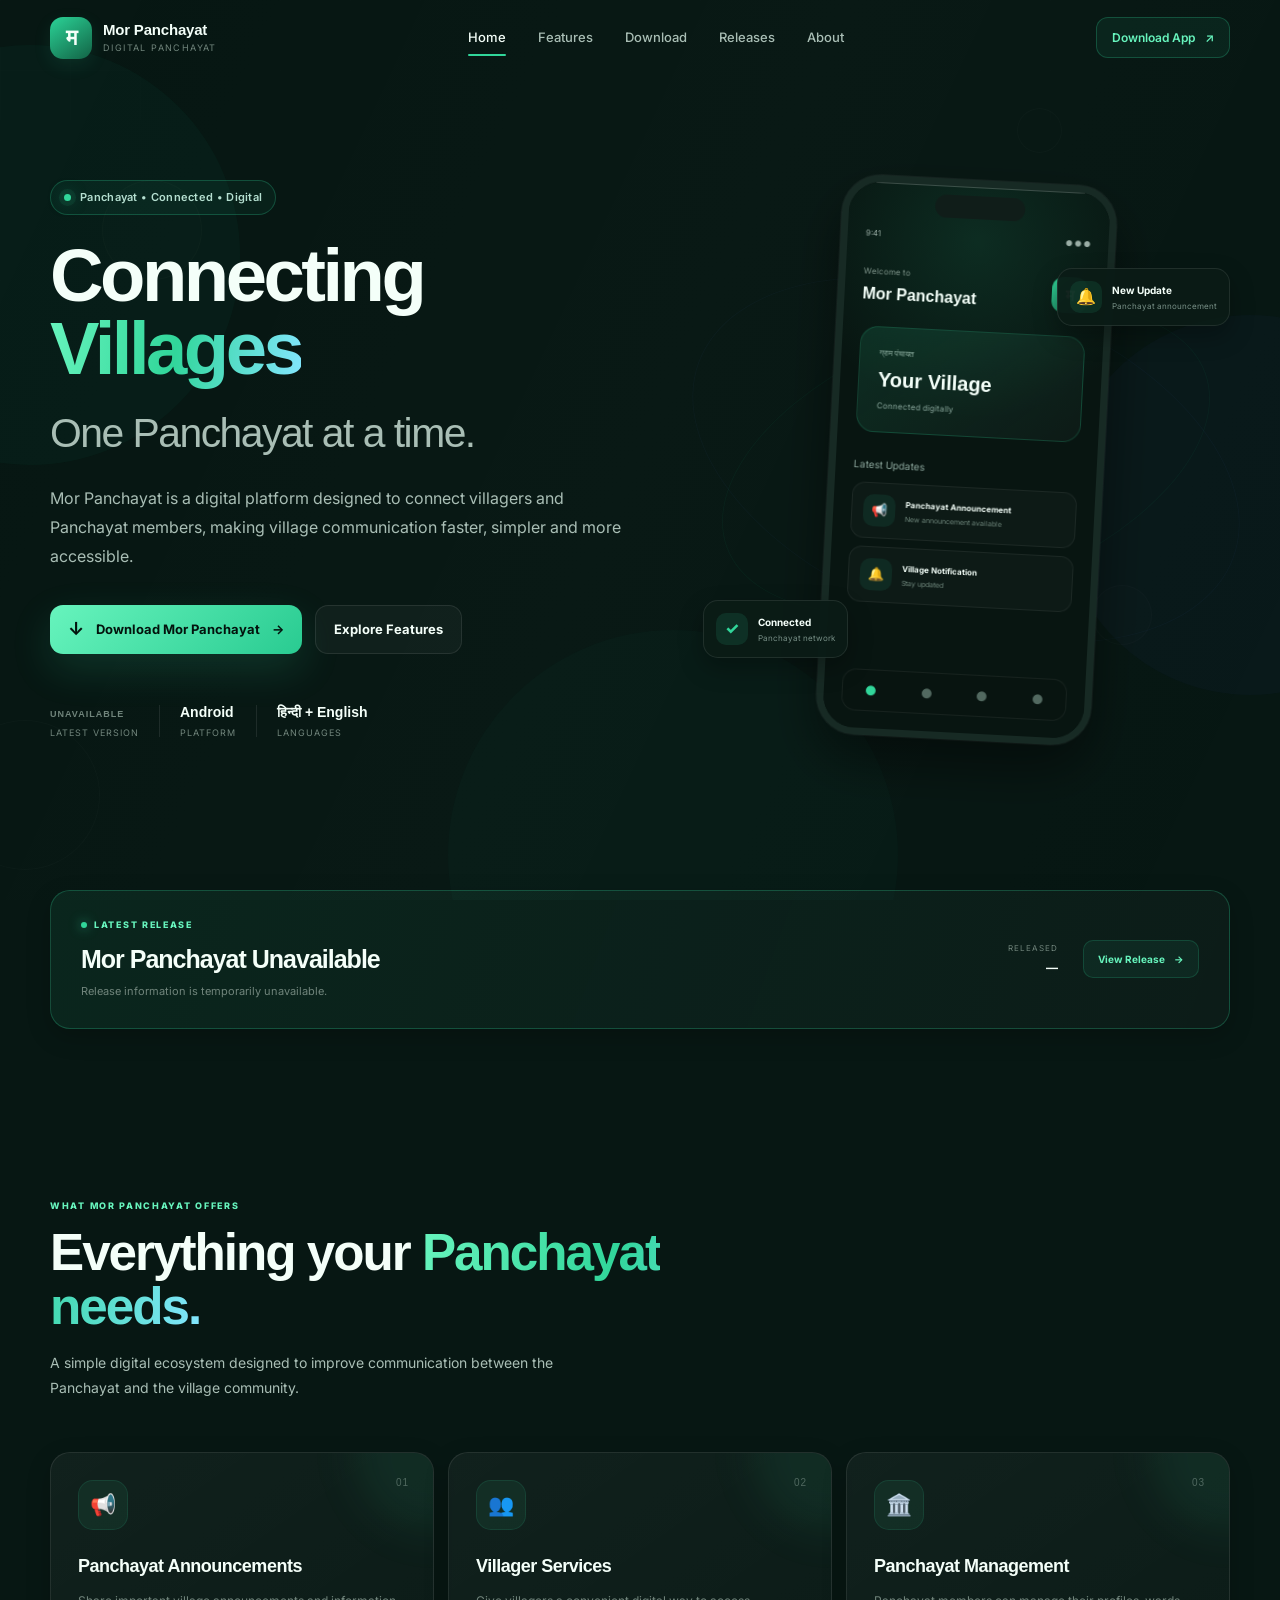
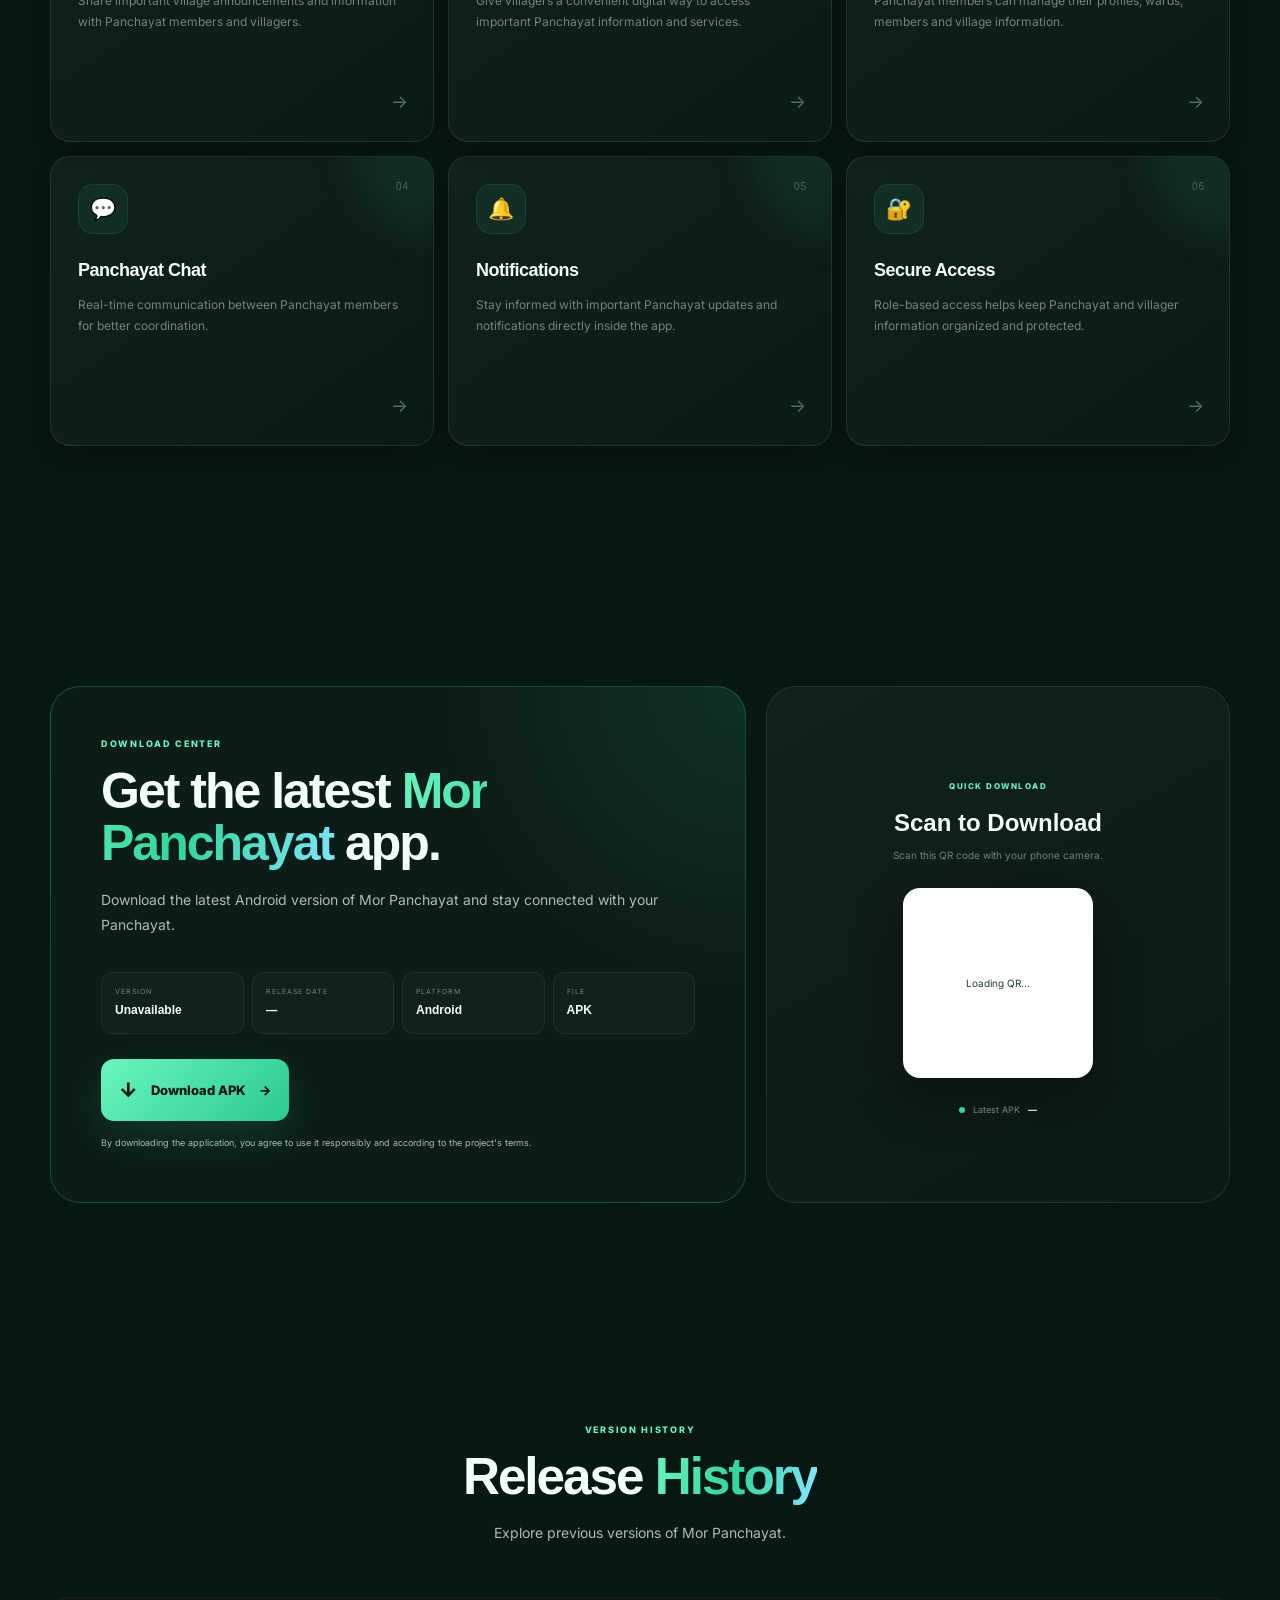
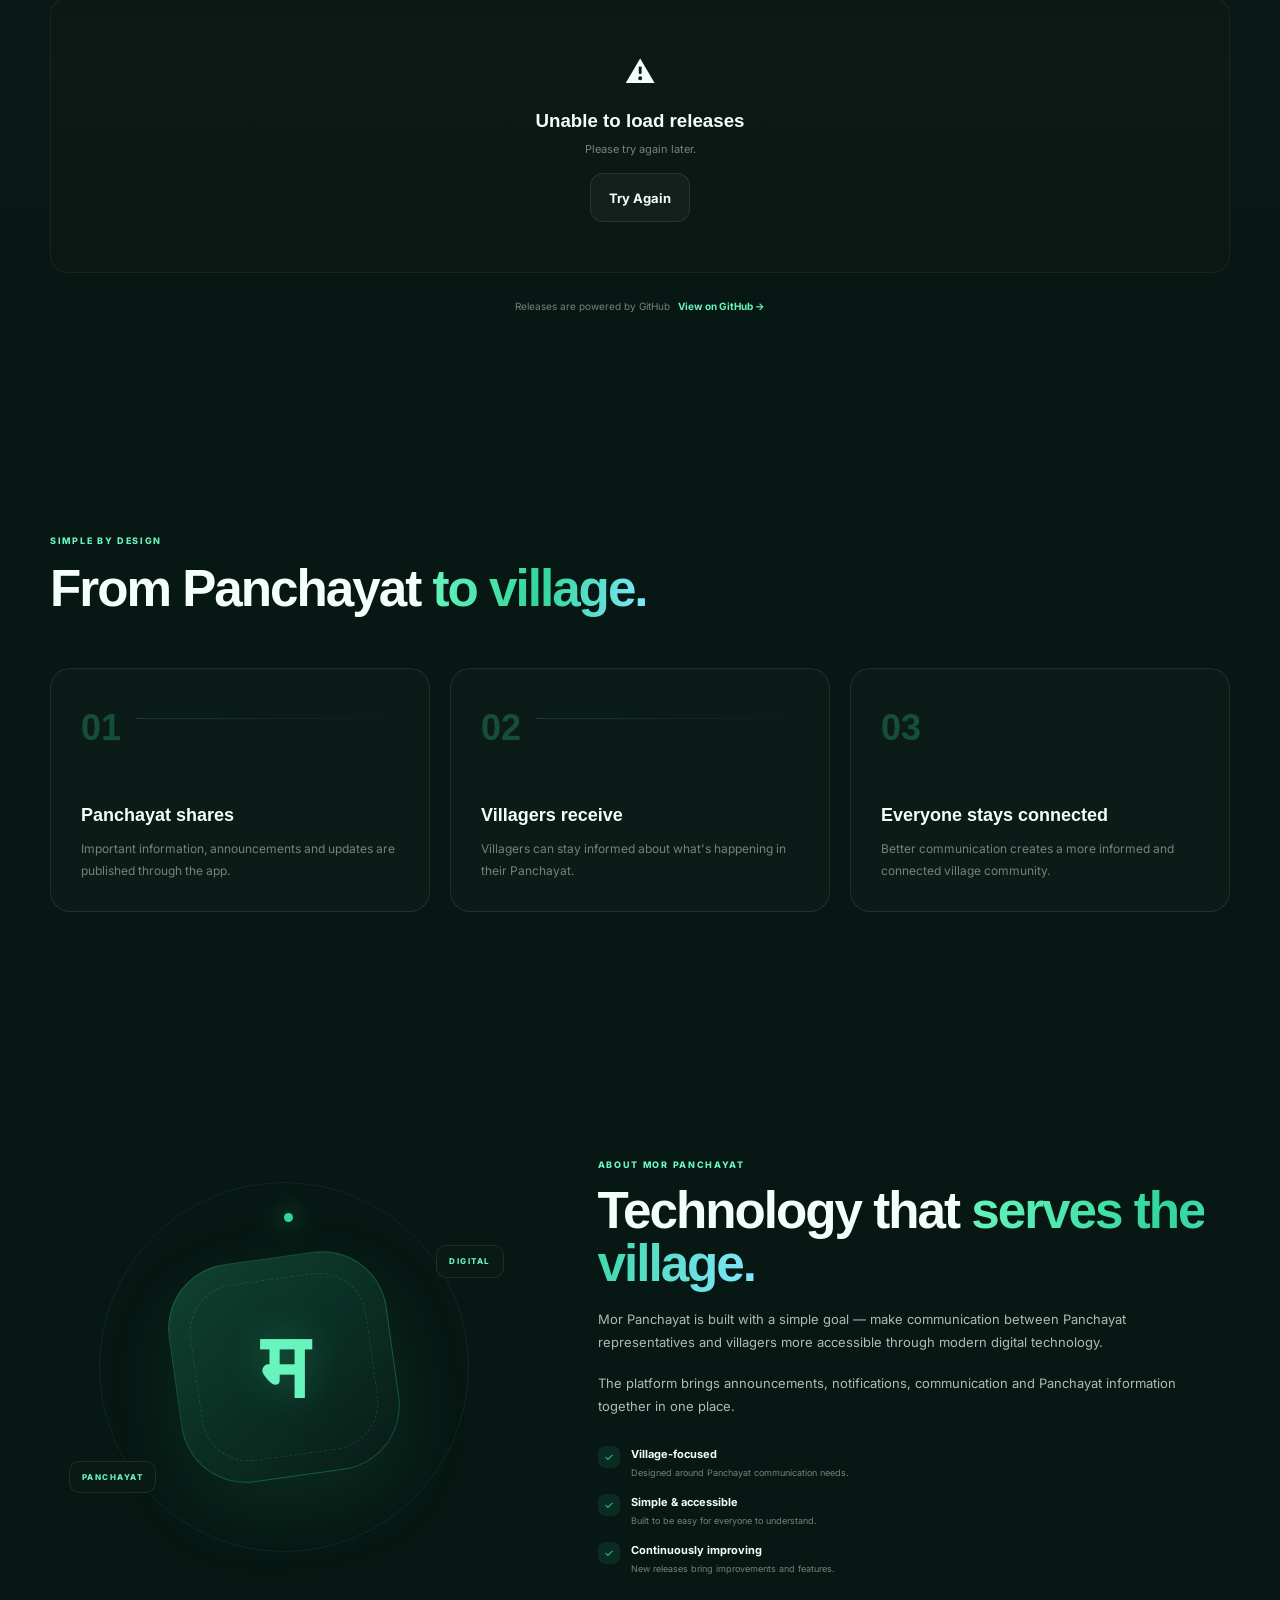
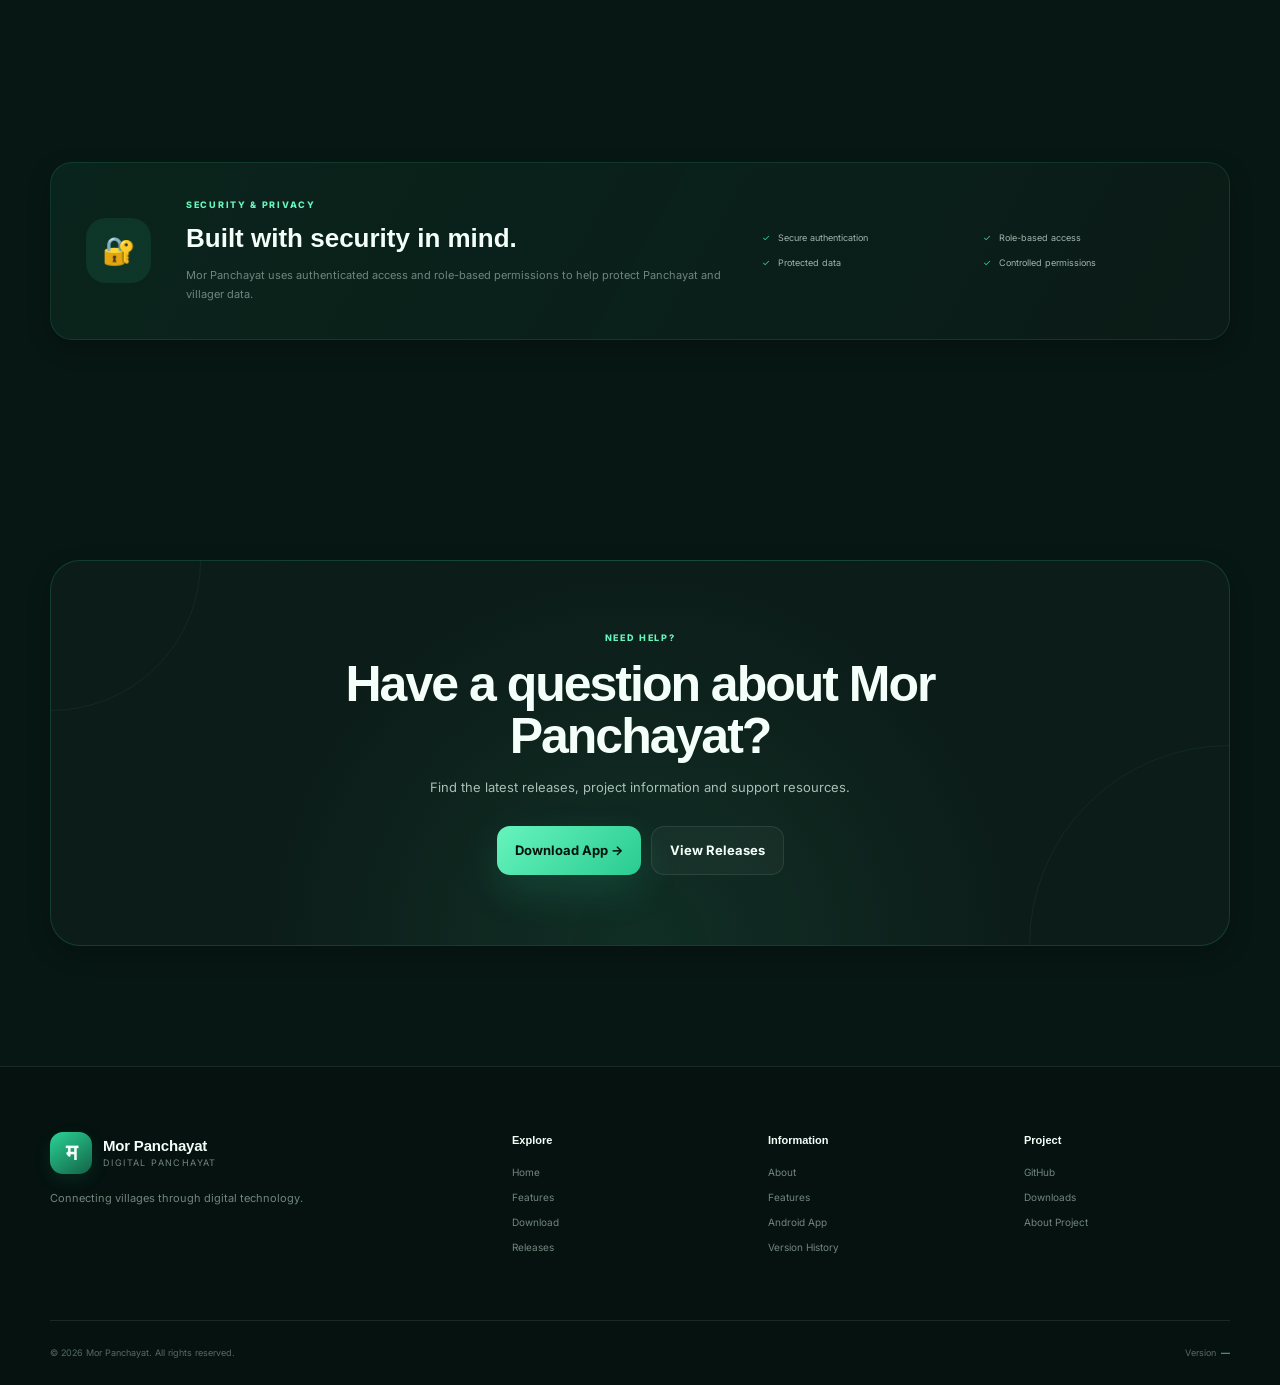
==== commit afa1a29b: "Add files via upload" ====
--- a/index.html
+++ b/index.html
@@ -1,1557 +1,1557 @@
-<!DOCTYPE html>
-<html lang="en">
-<head>
-    <meta charset="UTF-8">
-
-    <meta
-        name="viewport"
-        content="width=device-width, initial-scale=1.0"
-    >
-
-    <meta
-        name="description"
-        content="Mor Panchayat — A digital platform connecting villagers and Panchayat members."
-    >
-
-    <meta
-        name="theme-color"
-        content="#071713"
-    >
-
-    <title>Mor Panchayat — Digital Panchayat</title>
-
-    <!-- Google Fonts -->
-    <link rel="preconnect" href="https://fonts.googleapis.com">
-    <link rel="preconnect" href="https://fonts.gstatic.com" crossorigin>
-
-    <link
-        href="https://fonts.googleapis.com/css2?family=Inter:wght@400;500;600;700;800&family=Space+Grotesk:wght@400;500;600;700&display=swap"
-        rel="stylesheet"
-    >
-
-    <!-- Main stylesheet -->
-    <link rel="stylesheet" href="style.css">
-</head>
-
-<body>
-
-    <!-- =========================================================
-         BACKGROUND EFFECTS
-    ========================================================== -->
-
-    <div class="background-effects" aria-hidden="true">
-        <div class="glow glow-1"></div>
-        <div class="glow glow-2"></div>
-        <div class="glow glow-3"></div>
-
-        <div class="grid-overlay"></div>
-
-        <div class="floating-bubble bubble-1"></div>
-        <div class="floating-bubble bubble-2"></div>
-        <div class="floating-bubble bubble-3"></div>
-        <div class="floating-bubble bubble-4"></div>
-    </div>
-
-
-    <!-- =========================================================
-         NAVIGATION
-    ========================================================== -->
-
-    <header class="navbar" id="navbar">
-
-        <div class="nav-container">
-
-            <a href="#home" class="brand">
-
-                <div class="brand-logo">
-                    <span>म</span>
-                </div>
-
-                <div class="brand-text">
-                    <strong>Mor Panchayat</strong>
-                    <small>Digital Panchayat</small>
-                </div>
-
-            </a>
-
-
-            <nav class="nav-links" id="navLinks">
-
-                <a href="#home" class="nav-link active">
-                    Home
-                </a>
-
-                <a href="#features" class="nav-link">
-                    Features
-                </a>
-
-                <a href="#download" class="nav-link">
-                    Download
-                </a>
-
-                <a href="#releases" class="nav-link">
-                    Releases
-                </a>
-
-                <a href="#about" class="nav-link">
-                    About
-                </a>
-
-            </nav>
-
-
-            <a
-                href="#download"
-                class="nav-download-button"
-            >
-                <span>Download App</span>
-                <span class="button-arrow">↗</span>
-            </a>
-
-
-            <button
-                class="menu-button"
-                id="menuButton"
-                aria-label="Open navigation menu"
-                aria-expanded="false"
-            >
-                <span></span>
-                <span></span>
-                <span></span>
-            </button>
-
-        </div>
-
-    </header>
-
-
-    <!-- =========================================================
-         MAIN CONTENT
-    ========================================================== -->
-
-    <main>
-
-
-        <!-- =====================================================
-             HERO SECTION
-        ====================================================== -->
-
-        <section
-            class="hero section"
-            id="home"
-        >
-
-            <div class="hero-container">
-
-
-                <!-- Hero Content -->
-
-                <div class="hero-content">
-
-                    <div class="status-pill">
-
-                        <span class="status-dot"></span>
-
-                        <span>
-                            Panchayat • Connected • Digital
-                        </span>
-
-                    </div>
-
-
-                    <h1 class="hero-title">
-
-                        Connecting
-                        <span class="gradient-text">
-                            Villages
-                        </span>
-
-                        <br>
-
-                        <span class="hero-title-small">
-                            One Panchayat at a time.
-                        </span>
-
-                    </h1>
-
-
-                    <p class="hero-description">
-
-                        Mor Panchayat is a digital platform designed
-                        to connect villagers and Panchayat members,
-                        making village communication faster,
-                        simpler and more accessible.
-
-                    </p>
-
-
-                    <div class="hero-actions">
-
-                        <a
-                            href="#download"
-                            class="primary-button"
-                        >
-
-                            <span class="button-icon">↓</span>
-
-                            <span>
-                                Download Mor Panchayat
-                            </span>
-
-                            <span class="button-arrow">
-                                →
-                            </span>
-
-                        </a>
-
-
-                        <a
-                            href="#features"
-                            class="secondary-button"
-                        >
-                            Explore Features
-                        </a>
-
-                    </div>
-
-
-                    <!-- Quick Stats -->
-
-                    <div class="hero-stats">
-
-                        <div class="stat">
-
-                            <strong>
-                                <span id="heroVersion">
-                                    Loading...
-                                </span>
-                            </strong>
-
-                            <span>
-                                Latest Version
-                            </span>
-
-                        </div>
-
-
-                        <div class="stat-divider"></div>
-
-
-                        <div class="stat">
-
-                            <strong>
-                                Android
-                            </strong>
-
-                            <span>
-                                Platform
-                            </span>
-
-                        </div>
-
-
-                        <div class="stat-divider"></div>
-
-
-                        <div class="stat">
-
-                            <strong>
-                                हिन्दी + English
-                            </strong>
-
-                            <span>
-                                Languages
-                            </span>
-
-                        </div>
-
-                    </div>
-
-                </div>
-
-
-                <!-- Hero App Mockup -->
-
-                <div class="hero-visual">
-
-                    <div class="visual-orbit orbit-1"></div>
-                    <div class="visual-orbit orbit-2"></div>
-
-
-                    <div class="phone-glow"></div>
-
-
-                    <div class="phone">
-
-                        <div class="phone-notch"></div>
-
-
-                        <div class="phone-screen">
-
-                            <div class="phone-status">
-                                <span>9:41</span>
-
-                                <span>
-                                    ● ● ●
-                                </span>
-                            </div>
-
-
-                            <div class="app-header">
-
-                                <div>
-                                    <small>
-                                        Welcome to
-                                    </small>
-
-                                    <strong>
-                                        Mor Panchayat
-                                    </strong>
-                                </div>
-
-                                <div class="app-avatar">
-                                    म
-                                </div>
-
-                            </div>
-
-
-                            <div class="phone-card main-phone-card">
-
-                                <small>
-                                    ग्राम पंचायत
-                                </small>
-
-                                <strong>
-                                    Your Village
-                                </strong>
-
-                                <span>
-                                    Connected digitally
-                                </span>
-
-                            </div>
-
-
-                            <div class="phone-section-title">
-                                Latest Updates
-                            </div>
-
-
-                            <div class="mini-card">
-
-                                <div class="mini-icon">
-                                    📢
-                                </div>
-
-                                <div>
-                                    <strong>
-                                        Panchayat Announcement
-                                    </strong>
-
-                                    <small>
-                                        New announcement available
-                                    </small>
-                                </div>
-
-                            </div>
-
-
-                            <div class="mini-card">
-
-                                <div class="mini-icon">
-                                    🔔
-                                </div>
-
-                                <div>
-                                    <strong>
-                                        Village Notification
-                                    </strong>
-
-                                    <small>
-                                        Stay updated
-                                    </small>
-                                </div>
-
-                            </div>
-
-
-                            <div class="phone-bottom-nav">
-
-                                <span class="selected">
-                                    ●
-                                </span>
-
-                                <span>
-                                    ●
-                                </span>
-
-                                <span>
-                                    ●
-                                </span>
-
-                                <span>
-                                    ●
-                                </span>
-
-                            </div>
-
-                        </div>
-
-                    </div>
-
-
-                    <!-- Floating UI Cards -->
-
-                    <div class="floating-card notification-card">
-
-                        <div class="floating-icon">
-                            🔔
-                        </div>
-
-                        <div>
-
-                            <strong>
-                                New Update
-                            </strong>
-
-                            <small>
-                                Panchayat announcement
-                            </small>
-
-                        </div>
-
-                    </div>
-
-
-                    <div class="floating-card connection-card">
-
-                        <span class="connection-icon">
-                            ✓
-                        </span>
-
-                        <div>
-
-                            <strong>
-                                Connected
-                            </strong>
-
-                            <small>
-                                Panchayat network
-                            </small>
-
-                        </div>
-
-                    </div>
-
-                </div>
-
-            </div>
-
-        </section>
-
-
-        <!-- =====================================================
-             LATEST RELEASE
-        ====================================================== -->
-
-        <section class="release-preview section">
-
-            <div class="container">
-
-                <div class="release-preview-card">
-
-                    <div class="release-preview-left">
-
-                        <div class="release-label">
-                            <span class="live-dot"></span>
-                            LATEST RELEASE
-                        </div>
-
-                        <h2>
-                            Mor Panchayat
-                            <span id="latestVersion">
-                                Loading...
-                            </span>
-                        </h2>
-
-                        <p id="latestReleaseDescription">
-                            Checking the latest release...
-                        </p>
-
-                    </div>
-
-
-                    <div class="release-preview-right">
-
-                        <div class="release-date">
-
-                            <span>
-                                Released
-                            </span>
-
-                            <strong id="latestReleaseDate">
-                                —
-                            </strong>
-
-                        </div>
-
-
-                        <a
-                            href="#download"
-                            class="small-primary-button"
-                        >
-                            View Release
-                            <span>→</span>
-                        </a>
-
-                    </div>
-
-                </div>
-
-            </div>
-
-        </section>
-
-
-        <!-- =====================================================
-             FEATURES
-        ====================================================== -->
-
-        <section
-            class="features section"
-            id="features"
-        >
-
-            <div class="container">
-
-
-                <div class="section-heading">
-
-                    <div class="section-eyebrow">
-                        WHAT MOR PANCHAYAT OFFERS
-                    </div>
-
-                    <h2>
-                        Everything your
-                        <span class="gradient-text">
-                            Panchayat needs.
-                        </span>
-                    </h2>
-
-                    <p>
-                        A simple digital ecosystem designed
-                        to improve communication between the
-                        Panchayat and the village community.
-                    </p>
-
-                </div>
-
-
-                <div class="features-grid">
-
-
-                    <!-- Feature 1 -->
-
-                    <article class="feature-card">
-
-                        <div class="feature-number">
-                            01
-                        </div>
-
-                        <div class="feature-icon">
-                            📢
-                        </div>
-
-                        <h3>
-                            Panchayat Announcements
-                        </h3>
-
-                        <p>
-                            Share important village announcements
-                            and information with Panchayat members
-                            and villagers.
-                        </p>
-
-                        <span class="feature-arrow">
-                            →
-                        </span>
-
-                    </article>
-
-
-                    <!-- Feature 2 -->
-
-                    <article class="feature-card">
-
-                        <div class="feature-number">
-                            02
-                        </div>
-
-                        <div class="feature-icon">
-                            👥
-                        </div>
-
-                        <h3>
-                            Villager Services
-                        </h3>
-
-                        <p>
-                            Give villagers a convenient digital
-                            way to access important Panchayat
-                            information and services.
-                        </p>
-
-                        <span class="feature-arrow">
-                            →
-                        </span>
-
-                    </article>
-
-
-                    <!-- Feature 3 -->
-
-                    <article class="feature-card">
-
-                        <div class="feature-number">
-                            03
-                        </div>
-
-                        <div class="feature-icon">
-                            🏛️
-                        </div>
-
-                        <h3>
-                            Panchayat Management
-                        </h3>
-
-                        <p>
-                            Panchayat members can manage their
-                            profiles, wards, members and village
-                            information.
-                        </p>
-
-                        <span class="feature-arrow">
-                            →
-                        </span>
-
-                    </article>
-
-
-                    <!-- Feature 4 -->
-
-                    <article class="feature-card">
-
-                        <div class="feature-number">
-                            04
-                        </div>
-
-                        <div class="feature-icon">
-                            💬
-                        </div>
-
-                        <h3>
-                            Panchayat Chat
-                        </h3>
-
-                        <p>
-                            Real-time communication between
-                            Panchayat members for better
-                            coordination.
-                        </p>
-
-                        <span class="feature-arrow">
-                            →
-                        </span>
-
-                    </article>
-
-
-                    <!-- Feature 5 -->
-
-                    <article class="feature-card">
-
-                        <div class="feature-number">
-                            05
-                        </div>
-
-                        <div class="feature-icon">
-                            🔔
-                        </div>
-
-                        <h3>
-                            Notifications
-                        </h3>
-
-                        <p>
-                            Stay informed with important
-                            Panchayat updates and notifications
-                            directly inside the app.
-                        </p>
-
-                        <span class="feature-arrow">
-                            →
-                        </span>
-
-                    </article>
-
-
-                    <!-- Feature 6 -->
-
-                    <article class="feature-card">
-
-                        <div class="feature-number">
-                            06
-                        </div>
-
-                        <div class="feature-icon">
-                            🔐
-                        </div>
-
-                        <h3>
-                            Secure Access
-                        </h3>
-
-                        <p>
-                            Role-based access helps keep
-                            Panchayat and villager information
-                            organized and protected.
-                        </p>
-
-                        <span class="feature-arrow">
-                            →
-                        </span>
-
-                    </article>
-
-                </div>
-
-            </div>
-
-        </section>
-
-
-        <!-- =====================================================
-             DOWNLOAD CENTER
-        ====================================================== -->
-
-        <section
-            class="download section"
-            id="download"
-        >
-
-            <div class="container">
-
-
-                <div class="download-wrapper">
-
-
-                    <div class="download-content">
-
-                        <div class="section-eyebrow">
-                            DOWNLOAD CENTER
-                        </div>
-
-                        <h2>
-                            Get the latest
-                            <span class="gradient-text">
-                                Mor Panchayat
-                            </span>
-                            app.
-                        </h2>
-
-                        <p>
-                            Download the latest Android version
-                            of Mor Panchayat and stay connected
-                            with your Panchayat.
-                        </p>
-
-
-                        <div class="download-info-grid">
-
-                            <div class="download-info">
-
-                                <span>
-                                    VERSION
-                                </span>
-
-                                <strong id="downloadVersion">
-                                    Loading...
-                                </strong>
-
-                            </div>
-
-
-                            <div class="download-info">
-
-                                <span>
-                                    RELEASE DATE
-                                </span>
-
-                                <strong id="downloadDate">
-                                    —
-                                </strong>
-
-                            </div>
-
-
-                            <div class="download-info">
-
-                                <span>
-                                    PLATFORM
-                                </span>
-
-                                <strong>
-                                    Android
-                                </strong>
-
-                            </div>
-
-
-                            <div class="download-info">
-
-                                <span>
-                                    FILE
-                                </span>
-
-                                <strong id="downloadFile">
-                                    APK
-                                </strong>
-
-                            </div>
-
-                        </div>
-
-
-                        <a
-                            href="#"
-                            id="downloadButton"
-                            class="download-button"
-                        >
-
-                            <span class="download-button-icon">
-                                ↓
-                            </span>
-
-                            <span>
-                                Download APK
-                            </span>
-
-                            <span class="download-button-arrow">
-                                →
-                            </span>
-
-                        </a>
-
-
-                        <p class="download-note">
-
-                            By downloading the application,
-                            you agree to use it responsibly
-                            and according to the project's
-                            terms.
-
-                        </p>
-
-                    </div>
-
-
-                    <!-- QR -->
-
-                    <div class="qr-area">
-
-                        <div class="qr-card">
-
-                            <div class="qr-header">
-
-                                <span class="qr-small-label">
-                                    QUICK DOWNLOAD
-                                </span>
-
-                                <h3>
-                                    Scan to Download
-                                </h3>
-
-                                <p>
-                                    Scan this QR code with your
-                                    phone camera.
-                                </p>
-
-                            </div>
-
-
-                            <div
-                                class="qr-container"
-                                id="qrContainer"
-                            >
-
-                                <div class="qr-loading">
-                                    Loading QR...
-                                </div>
-
-                            </div>
-
-
-                            <div class="qr-footer">
-
-                                <span class="qr-status-dot"></span>
-
-                                <span>
-                                    Latest APK
-                                </span>
-
-                                <strong id="qrVersion">
-                                    —
-                                </strong>
-
-                            </div>
-
-                        </div>
-
-                    </div>
-
-                </div>
-
-            </div>
-
-        </section>
-
-
-        <!-- =====================================================
-             RELEASE HISTORY
-        ====================================================== -->
-
-        <section
-            class="releases section"
-            id="releases"
-        >
-
-            <div class="container">
-
-
-                <div class="section-heading releases-heading">
-
-                    <div class="section-eyebrow">
-                        VERSION HISTORY
-                    </div>
-
-                    <h2>
-                        Release
-                        <span class="gradient-text">
-                            History
-                        </span>
-                    </h2>
-
-                    <p>
-                        Explore previous versions of
-                        Mor Panchayat.
-                    </p>
-
-                </div>
-
-
-                <div
-                    class="releases-list"
-                    id="releasesList"
-                >
-
-                    <!-- JavaScript will populate releases -->
-
-                    <div class="releases-loading">
-
-                        <div class="loading-spinner"></div>
-
-                        <span>
-                            Loading release history...
-                        </span>
-
-                    </div>
-
-                </div>
-
-
-                <div
-                    class="releases-error"
-                    id="releasesError"
-                    hidden
-                >
-
-                    <div class="error-icon">
-                        ⚠
-                    </div>
-
-                    <h3>
-                        Unable to load releases
-                    </h3>
-
-                    <p>
-                        Please try again later.
-                    </p>
-
-                    <button
-                        id="retryReleases"
-                        class="secondary-button"
-                    >
-                        Try Again
-                    </button>
-
-                </div>
-
-
-                <div class="github-releases-link">
-
-                    <span>
-                        Releases are powered by GitHub
-                    </span>
-
-                    <a
-                        id="githubReleasesLink"
-                        href="#"
-                        target="_blank"
-                        rel="noopener noreferrer"
-                    >
-                        View on GitHub →
-                    </a>
-
-                </div>
-
-            </div>
-
-        </section>
-
-
-        <!-- =====================================================
-             HOW IT WORKS
-        ====================================================== -->
-
-        <section class="how-it-works section">
-
-            <div class="container">
-
-
-                <div class="section-heading">
-
-                    <div class="section-eyebrow">
-                        SIMPLE BY DESIGN
-                    </div>
-
-                    <h2>
-                        From Panchayat
-                        <span class="gradient-text">
-                            to village.
-                        </span>
-                    </h2>
-
-                </div>
-
-
-                <div class="steps">
-
-
-                    <div class="step">
-
-                        <div class="step-number">
-                            01
-                        </div>
-
-                        <div class="step-line"></div>
-
-                        <div class="step-content">
-
-                            <h3>
-                                Panchayat shares
-                            </h3>
-
-                            <p>
-                                Important information,
-                                announcements and updates
-                                are published through the app.
-                            </p>
-
-                        </div>
-
-                    </div>
-
-
-                    <div class="step">
-
-                        <div class="step-number">
-                            02
-                        </div>
-
-                        <div class="step-line"></div>
-
-                        <div class="step-content">
-
-                            <h3>
-                                Villagers receive
-                            </h3>
-
-                            <p>
-                                Villagers can stay informed
-                                about what's happening in
-                                their Panchayat.
-                            </p>
-
-                        </div>
-
-                    </div>
-
-
-                    <div class="step">
-
-                        <div class="step-number">
-                            03
-                        </div>
-
-                        <div class="step-content">
-
-                            <h3>
-                                Everyone stays connected
-                            </h3>
-
-                            <p>
-                                Better communication creates
-                                a more informed and connected
-                                village community.
-                            </p>
-
-                        </div>
-
-                    </div>
-
-                </div>
-
-            </div>
-
-        </section>
-
-
-        <!-- =====================================================
-             ABOUT
-        ====================================================== -->
-
-        <section
-            class="about section"
-            id="about"
-        >
-
-            <div class="container">
-
-
-                <div class="about-grid">
-
-
-                    <div class="about-visual">
-
-                        <div class="about-orbit"></div>
-
-
-                        <div class="about-logo">
-
-                            <span>
-                                म
-                            </span>
-
-                        </div>
-
-
-                        <div class="about-badge badge-top">
-                            DIGITAL
-                        </div>
-
-                        <div class="about-badge badge-bottom">
-                            PANCHAYAT
-                        </div>
-
-                    </div>
-
-
-                    <div class="about-content">
-
-                        <div class="section-eyebrow">
-                            ABOUT MOR PANCHAYAT
-                        </div>
-
-                        <h2>
-                            Technology that
-                            <span class="gradient-text">
-                                serves the village.
-                            </span>
-                        </h2>
-
-                        <p>
-                            Mor Panchayat is built with a simple
-                            goal — make communication between
-                            Panchayat representatives and villagers
-                            more accessible through modern digital
-                            technology.
-                        </p>
-
-                        <p>
-                            The platform brings announcements,
-                            notifications, communication and
-                            Panchayat information together in one
-                            place.
-                        </p>
-
-
-                        <div class="about-points">
-
-                            <div class="about-point">
-
-                                <span>✓</span>
-
-                                <div>
-                                    <strong>
-                                        Village-focused
-                                    </strong>
-
-                                    <small>
-                                        Designed around Panchayat
-                                        communication needs.
-                                    </small>
-                                </div>
-
-                            </div>
-
-
-                            <div class="about-point">
-
-                                <span>✓</span>
-
-                                <div>
-                                    <strong>
-                                        Simple & accessible
-                                    </strong>
-
-                                    <small>
-                                        Built to be easy for
-                                        everyone to understand.
-                                    </small>
-                                </div>
-
-                            </div>
-
-
-                            <div class="about-point">
-
-                                <span>✓</span>
-
-                                <div>
-                                    <strong>
-                                        Continuously improving
-                                    </strong>
-
-                                    <small>
-                                        New releases bring
-                                        improvements and features.
-                                    </small>
-                                </div>
-
-                            </div>
-
-                        </div>
-
-                    </div>
-
-                </div>
-
-            </div>
-
-        </section>
-
-
-        <!-- =====================================================
-             SECURITY
-        ====================================================== -->
-
-        <section class="security section">
-
-            <div class="container">
-
-
-                <div class="security-card">
-
-
-                    <div class="security-icon">
-                        🔐
-                    </div>
-
-
-                    <div class="security-content">
-
-                        <div class="section-eyebrow">
-                            SECURITY & PRIVACY
-                        </div>
-
-                        <h2>
-                            Built with security
-                            in mind.
-                        </h2>
-
-                        <p>
-                            Mor Panchayat uses authenticated access
-                            and role-based permissions to help
-                            protect Panchayat and villager data.
-                        </p>
-
-                    </div>
-
-
-                    <div class="security-points">
-
-                        <div>
-                            <span>✓</span>
-                            Secure authentication
-                        </div>
-
-                        <div>
-                            <span>✓</span>
-                            Role-based access
-                        </div>
-
-                        <div>
-                            <span>✓</span>
-                            Protected data
-                        </div>
-
-                        <div>
-                            <span>✓</span>
-                            Controlled permissions
-                        </div>
-
-                    </div>
-
-                </div>
-
-            </div>
-
-        </section>
-
-
-        <!-- =====================================================
-             SUPPORT CTA
-        ====================================================== -->
-
-        <section class="support section">
-
-            <div class="container">
-
-                <div class="support-card">
-
-                    <div class="support-decoration decoration-1"></div>
-                    <div class="support-decoration decoration-2"></div>
-
-
-                    <div class="support-content">
-
-                        <div class="section-eyebrow">
-                            NEED HELP?
-                        </div>
-
-                        <h2>
-                            Have a question
-                            about Mor Panchayat?
-                        </h2>
-
-                        <p>
-                            Find the latest releases, project
-                            information and support resources.
-                        </p>
-
-
-                        <div class="support-actions">
-
-                            <a
-                                href="#download"
-                                class="primary-button"
-                            >
-                                Download App →
-                            </a>
-
-                            <a
-                                href="#releases"
-                                class="secondary-button"
-                            >
-                                View Releases
-                            </a>
-
-                        </div>
-
-                    </div>
-
-                </div>
-
-            </div>
-
-        </section>
-
-    </main>
-
-
-    <!-- =========================================================
-         FOOTER
-    ========================================================== -->
-
-    <footer class="footer">
-
-        <div class="container">
-
-            <div class="footer-top">
-
-
-                <div class="footer-brand">
-
-                    <a
-                        href="#home"
-                        class="brand"
-                    >
-
-                        <div class="brand-logo">
-                            <span>म</span>
-                        </div>
-
-                        <div class="brand-text">
-
-                            <strong>
-                                Mor Panchayat
-                            </strong>
-
-                            <small>
-                                Digital Panchayat
-                            </small>
-
-                        </div>
-
-                    </a>
-
-
-                    <p>
-                        Connecting villages through
-                        digital technology.
-                    </p>
-
-                </div>
-
-
-                <div class="footer-column">
-
-                    <h4>
-                        Explore
-                    </h4>
-
-                    <a href="#home">
-                        Home
-                    </a>
-
-                    <a href="#features">
-                        Features
-                    </a>
-
-                    <a href="#download">
-                        Download
-                    </a>
-
-                    <a href="#releases">
-                        Releases
-                    </a>
-
-                </div>
-
-
-                <div class="footer-column">
-
-                    <h4>
-                        Information
-                    </h4>
-
-                    <a href="#about">
-                        About
-                    </a>
-
-                    <a href="#features">
-                        Features
-                    </a>
-
-                    <a href="#download">
-                        Android App
-                    </a>
-
-                    <a href="#releases">
-                        Version History
-                    </a>
-
-                </div>
-
-
-                <div class="footer-column">
-
-                    <h4>
-                        Project
-                    </h4>
-
-                    <a
-                        id="footerGithubLink"
-                        href="#"
-                        target="_blank"
-                        rel="noopener noreferrer"
-                    >
-                        GitHub
-                    </a>
-
-                    <a href="#download">
-                        Downloads
-                    </a>
-
-                    <a href="#about">
-                        About Project
-                    </a>
-
-                </div>
-
-            </div>
-
-
-            <div class="footer-bottom">
-
-                <div>
-                    © <span id="currentYear"></span>
-                    Mor Panchayat. All rights reserved.
-                </div>
-
-                <div class="footer-version">
-                    Version
-                    <span id="footerVersion">
-                        —
-                    </span>
-                </div>
-
-            </div>
-
-        </div>
-
-    </footer>
-
-
-    <!-- =========================================================
-         BACK TO TOP
-    ========================================================== -->
-
-    <button
-        class="back-to-top"
-        id="backToTop"
-        aria-label="Back to top"
-    >
-        ↑
-    </button>
-
-
-    <!-- =========================================================
-         JAVASCRIPT
-    ========================================================== -->
-
-    <script src="script.js"></script>
-
-</body>
-</html>
+<!DOCTYPE html>
+<html lang="en">
+<head>
+    <meta charset="UTF-8">
+
+    <meta
+        name="viewport"
+        content="width=device-width, initial-scale=1.0"
+    >
+
+    <meta
+        name="description"
+        content="Mor Panchayat — A digital platform connecting villagers and Panchayat members."
+    >
+
+    <meta
+        name="theme-color"
+        content="#071713"
+    >
+
+    <title>Mor Panchayat — Digital Panchayat</title>
+
+    <!-- Google Fonts -->
+    <link rel="preconnect" href="https://fonts.googleapis.com">
+    <link rel="preconnect" href="https://fonts.gstatic.com" crossorigin>
+
+    <link
+        href="https://fonts.googleapis.com/css2?family=Inter:wght@400;500;600;700;800&family=Space+Grotesk:wght@400;500;600;700&display=swap"
+        rel="stylesheet"
+    >
+
+    <!-- Main stylesheet -->
+    <link rel="stylesheet" href="style.css">
+</head>
+
+<body>
+
+    <!-- =========================================================
+         BACKGROUND EFFECTS
+    ========================================================== -->
+
+    <div class="background-effects" aria-hidden="true">
+        <div class="glow glow-1"></div>
+        <div class="glow glow-2"></div>
+        <div class="glow glow-3"></div>
+
+        <div class="grid-overlay"></div>
+
+        <div class="floating-bubble bubble-1"></div>
+        <div class="floating-bubble bubble-2"></div>
+        <div class="floating-bubble bubble-3"></div>
+        <div class="floating-bubble bubble-4"></div>
+    </div>
+
+
+    <!-- =========================================================
+         NAVIGATION
+    ========================================================== -->
+
+    <header class="navbar" id="navbar">
+
+        <div class="nav-container">
+
+            <a href="#home" class="brand">
+
+                <div class="brand-logo">
+                    <span>म</span>
+                </div>
+
+                <div class="brand-text">
+                    <strong>Mor Panchayat</strong>
+                    <small>Digital Panchayat</small>
+                </div>
+
+            </a>
+
+
+            <nav class="nav-links" id="navLinks">
+
+                <a href="#home" class="nav-link active">
+                    Home
+                </a>
+
+                <a href="#features" class="nav-link">
+                    Features
+                </a>
+
+                <a href="#download" class="nav-link">
+                    Download
+                </a>
+
+                <a href="#releases" class="nav-link">
+                    Releases
+                </a>
+
+                <a href="#about" class="nav-link">
+                    About
+                </a>
+
+            </nav>
+
+
+            <a
+                href="#download"
+                class="nav-download-button"
+            >
+                <span>Download App</span>
+                <span class="button-arrow">↗</span>
+            </a>
+
+
+            <button
+                class="menu-button"
+                id="menuButton"
+                aria-label="Open navigation menu"
+                aria-expanded="false"
+            >
+                <span></span>
+                <span></span>
+                <span></span>
+            </button>
+
+        </div>
+
+    </header>
+
+
+    <!-- =========================================================
+         MAIN CONTENT
+    ========================================================== -->
+
+    <main>
+
+
+        <!-- =====================================================
+             HERO SECTION
+        ====================================================== -->
+
+        <section
+            class="hero section"
+            id="home"
+        >
+
+            <div class="hero-container">
+
+
+                <!-- Hero Content -->
+
+                <div class="hero-content">
+
+                    <div class="status-pill">
+
+                        <span class="status-dot"></span>
+
+                        <span>
+                            Panchayat • Connected • Digital
+                        </span>
+
+                    </div>
+
+
+                    <h1 class="hero-title">
+
+                        Connecting
+                        <span class="gradient-text">
+                            Villages
+                        </span>
+
+                        <br>
+
+                        <span class="hero-title-small">
+                            One Panchayat at a time.
+                        </span>
+
+                    </h1>
+
+
+                    <p class="hero-description">
+
+                        Mor Panchayat is a digital platform designed
+                        to connect villagers and Panchayat members,
+                        making village communication faster,
+                        simpler and more accessible.
+
+                    </p>
+
+
+                    <div class="hero-actions">
+
+                        <a
+                            href="#download"
+                            class="primary-button"
+                        >
+
+                            <span class="button-icon">↓</span>
+
+                            <span>
+                                Download Mor Panchayat
+                            </span>
+
+                            <span class="button-arrow">
+                                →
+                            </span>
+
+                        </a>
+
+
+                        <a
+                            href="#features"
+                            class="secondary-button"
+                        >
+                            Explore Features
+                        </a>
+
+                    </div>
+
+
+                    <!-- Quick Stats -->
+
+                    <div class="hero-stats">
+
+                        <div class="stat">
+
+                            <strong>
+                                <span id="heroVersion">
+                                    Loading...
+                                </span>
+                            </strong>
+
+                            <span>
+                                Latest Version
+                            </span>
+
+                        </div>
+
+
+                        <div class="stat-divider"></div>
+
+
+                        <div class="stat">
+
+                            <strong>
+                                Android
+                            </strong>
+
+                            <span>
+                                Platform
+                            </span>
+
+                        </div>
+
+
+                        <div class="stat-divider"></div>
+
+
+                        <div class="stat">
+
+                            <strong>
+                                हिन्दी + English
+                            </strong>
+
+                            <span>
+                                Languages
+                            </span>
+
+                        </div>
+
+                    </div>
+
+                </div>
+
+
+                <!-- Hero App Mockup -->
+
+                <div class="hero-visual">
+
+                    <div class="visual-orbit orbit-1"></div>
+                    <div class="visual-orbit orbit-2"></div>
+
+
+                    <div class="phone-glow"></div>
+
+
+                    <div class="phone">
+
+                        <div class="phone-notch"></div>
+
+
+                        <div class="phone-screen">
+
+                            <div class="phone-status">
+                                <span>9:41</span>
+
+                                <span>
+                                    ● ● ●
+                                </span>
+                            </div>
+
+
+                            <div class="app-header">
+
+                                <div>
+                                    <small>
+                                        Welcome to
+                                    </small>
+
+                                    <strong>
+                                        Mor Panchayat
+                                    </strong>
+                                </div>
+
+                                <div class="app-avatar">
+                                    म
+                                </div>
+
+                            </div>
+
+
+                            <div class="phone-card main-phone-card">
+
+                                <small>
+                                    ग्राम पंचायत
+                                </small>
+
+                                <strong>
+                                    Your Village
+                                </strong>
+
+                                <span>
+                                    Connected digitally
+                                </span>
+
+                            </div>
+
+
+                            <div class="phone-section-title">
+                                Latest Updates
+                            </div>
+
+
+                            <div class="mini-card">
+
+                                <div class="mini-icon">
+                                    📢
+                                </div>
+
+                                <div>
+                                    <strong>
+                                        Panchayat Announcement
+                                    </strong>
+
+                                    <small>
+                                        New announcement available
+                                    </small>
+                                </div>
+
+                            </div>
+
+
+                            <div class="mini-card">
+
+                                <div class="mini-icon">
+                                    🔔
+                                </div>
+
+                                <div>
+                                    <strong>
+                                        Village Notification
+                                    </strong>
+
+                                    <small>
+                                        Stay updated
+                                    </small>
+                                </div>
+
+                            </div>
+
+
+                            <div class="phone-bottom-nav">
+
+                                <span class="selected">
+                                    ●
+                                </span>
+
+                                <span>
+                                    ●
+                                </span>
+
+                                <span>
+                                    ●
+                                </span>
+
+                                <span>
+                                    ●
+                                </span>
+
+                            </div>
+
+                        </div>
+
+                    </div>
+
+
+                    <!-- Floating UI Cards -->
+
+                    <div class="floating-card notification-card">
+
+                        <div class="floating-icon">
+                            🔔
+                        </div>
+
+                        <div>
+
+                            <strong>
+                                New Update
+                            </strong>
+
+                            <small>
+                                Panchayat announcement
+                            </small>
+
+                        </div>
+
+                    </div>
+
+
+                    <div class="floating-card connection-card">
+
+                        <span class="connection-icon">
+                            ✓
+                        </span>
+
+                        <div>
+
+                            <strong>
+                                Connected
+                            </strong>
+
+                            <small>
+                                Panchayat network
+                            </small>
+
+                        </div>
+
+                    </div>
+
+                </div>
+
+            </div>
+
+        </section>
+
+
+        <!-- =====================================================
+             LATEST RELEASE
+        ====================================================== -->
+
+        <section class="release-preview section">
+
+            <div class="container">
+
+                <div class="release-preview-card">
+
+                    <div class="release-preview-left">
+
+                        <div class="release-label">
+                            <span class="live-dot"></span>
+                            LATEST RELEASE
+                        </div>
+
+                        <h2>
+                            Mor Panchayat
+                            <span id="latestVersion">
+                                Loading...
+                            </span>
+                        </h2>
+
+                        <p id="latestReleaseDescription">
+                            Checking the latest release...
+                        </p>
+
+                    </div>
+
+
+                    <div class="release-preview-right">
+
+                        <div class="release-date">
+
+                            <span>
+                                Released
+                            </span>
+
+                            <strong id="latestReleaseDate">
+                                —
+                            </strong>
+
+                        </div>
+
+
+                        <a
+                            href="#download"
+                            class="small-primary-button"
+                        >
+                            View Release
+                            <span>→</span>
+                        </a>
+
+                    </div>
+
+                </div>
+
+            </div>
+
+        </section>
+
+
+        <!-- =====================================================
+             FEATURES
+        ====================================================== -->
+
+        <section
+            class="features section"
+            id="features"
+        >
+
+            <div class="container">
+
+
+                <div class="section-heading">
+
+                    <div class="section-eyebrow">
+                        WHAT MOR PANCHAYAT OFFERS
+                    </div>
+
+                    <h2>
+                        Everything your
+                        <span class="gradient-text">
+                            Panchayat needs.
+                        </span>
+                    </h2>
+
+                    <p>
+                        A simple digital ecosystem designed
+                        to improve communication between the
+                        Panchayat and the village community.
+                    </p>
+
+                </div>
+
+
+                <div class="features-grid">
+
+
+                    <!-- Feature 1 -->
+
+                    <article class="feature-card">
+
+                        <div class="feature-number">
+                            01
+                        </div>
+
+                        <div class="feature-icon">
+                            📢
+                        </div>
+
+                        <h3>
+                            Panchayat Announcements
+                        </h3>
+
+                        <p>
+                            Share important village announcements
+                            and information with Panchayat members
+                            and villagers.
+                        </p>
+
+                        <span class="feature-arrow">
+                            →
+                        </span>
+
+                    </article>
+
+
+                    <!-- Feature 2 -->
+
+                    <article class="feature-card">
+
+                        <div class="feature-number">
+                            02
+                        </div>
+
+                        <div class="feature-icon">
+                            👥
+                        </div>
+
+                        <h3>
+                            Villager Services
+                        </h3>
+
+                        <p>
+                            Give villagers a convenient digital
+                            way to access important Panchayat
+                            information and services.
+                        </p>
+
+                        <span class="feature-arrow">
+                            →
+                        </span>
+
+                    </article>
+
+
+                    <!-- Feature 3 -->
+
+                    <article class="feature-card">
+
+                        <div class="feature-number">
+                            03
+                        </div>
+
+                        <div class="feature-icon">
+                            🏛️
+                        </div>
+
+                        <h3>
+                            Panchayat Management
+                        </h3>
+
+                        <p>
+                            Panchayat members can manage their
+                            profiles, wards, members and village
+                            information.
+                        </p>
+
+                        <span class="feature-arrow">
+                            →
+                        </span>
+
+                    </article>
+
+
+                    <!-- Feature 4 -->
+
+                    <article class="feature-card">
+
+                        <div class="feature-number">
+                            04
+                        </div>
+
+                        <div class="feature-icon">
+                            💬
+                        </div>
+
+                        <h3>
+                            Panchayat Chat
+                        </h3>
+
+                        <p>
+                            Real-time communication between
+                            Panchayat members for better
+                            coordination.
+                        </p>
+
+                        <span class="feature-arrow">
+                            →
+                        </span>
+
+                    </article>
+
+
+                    <!-- Feature 5 -->
+
+                    <article class="feature-card">
+
+                        <div class="feature-number">
+                            05
+                        </div>
+
+                        <div class="feature-icon">
+                            🔔
+                        </div>
+
+                        <h3>
+                            Notifications
+                        </h3>
+
+                        <p>
+                            Stay informed with important
+                            Panchayat updates and notifications
+                            directly inside the app.
+                        </p>
+
+                        <span class="feature-arrow">
+                            →
+                        </span>
+
+                    </article>
+
+
+                    <!-- Feature 6 -->
+
+                    <article class="feature-card">
+
+                        <div class="feature-number">
+                            06
+                        </div>
+
+                        <div class="feature-icon">
+                            🔐
+                        </div>
+
+                        <h3>
+                            Secure Access
+                        </h3>
+
+                        <p>
+                            Role-based access helps keep
+                            Panchayat and villager information
+                            organized and protected.
+                        </p>
+
+                        <span class="feature-arrow">
+                            →
+                        </span>
+
+                    </article>
+
+                </div>
+
+            </div>
+
+        </section>
+
+
+        <!-- =====================================================
+             DOWNLOAD CENTER
+        ====================================================== -->
+
+        <section
+            class="download section"
+            id="download"
+        >
+
+            <div class="container">
+
+
+                <div class="download-wrapper">
+
+
+                    <div class="download-content">
+
+                        <div class="section-eyebrow">
+                            DOWNLOAD CENTER
+                        </div>
+
+                        <h2>
+                            Get the latest
+                            <span class="gradient-text">
+                                Mor Panchayat
+                            </span>
+                            app.
+                        </h2>
+
+                        <p>
+                            Download the latest Android version
+                            of Mor Panchayat and stay connected
+                            with your Panchayat.
+                        </p>
+
+
+                        <div class="download-info-grid">
+
+                            <div class="download-info">
+
+                                <span>
+                                    VERSION
+                                </span>
+
+                                <strong id="downloadVersion">
+                                    Loading...
+                                </strong>
+
+                            </div>
+
+
+                            <div class="download-info">
+
+                                <span>
+                                    RELEASE DATE
+                                </span>
+
+                                <strong id="downloadDate">
+                                    —
+                                </strong>
+
+                            </div>
+
+
+                            <div class="download-info">
+
+                                <span>
+                                    PLATFORM
+                                </span>
+
+                                <strong>
+                                    Android
+                                </strong>
+
+                            </div>
+
+
+                            <div class="download-info">
+
+                                <span>
+                                    FILE
+                                </span>
+
+                                <strong id="downloadFile">
+                                    APK
+                                </strong>
+
+                            </div>
+
+                        </div>
+
+
+                        <a
+                            href="#"
+                            id="downloadButton"
+                            class="download-button"
+                        >
+
+                            <span class="download-button-icon">
+                                ↓
+                            </span>
+
+                            <span>
+                                Download APK
+                            </span>
+
+                            <span class="download-button-arrow">
+                                →
+                            </span>
+
+                        </a>
+
+
+                        <p class="download-note">
+
+                            By downloading the application,
+                            you agree to use it responsibly
+                            and according to the project's
+                            terms.
+
+                        </p>
+
+                    </div>
+
+
+                    <!-- QR -->
+
+                    <div class="qr-area">
+
+                        <div class="qr-card">
+
+                            <div class="qr-header">
+
+                                <span class="qr-small-label">
+                                    QUICK DOWNLOAD
+                                </span>
+
+                                <h3>
+                                    Scan to Download
+                                </h3>
+
+                                <p>
+                                    Scan this QR code with your
+                                    phone camera.
+                                </p>
+
+                            </div>
+
+
+                            <div
+                                class="qr-container"
+                                id="qrContainer"
+                            >
+
+                                <div class="qr-loading">
+                                    Loading QR...
+                                </div>
+
+                            </div>
+
+
+                            <div class="qr-footer">
+
+                                <span class="qr-status-dot"></span>
+
+                                <span>
+                                    Latest APK
+                                </span>
+
+                                <strong id="qrVersion">
+                                    —
+                                </strong>
+
+                            </div>
+
+                        </div>
+
+                    </div>
+
+                </div>
+
+            </div>
+
+        </section>
+
+
+        <!-- =====================================================
+             RELEASE HISTORY
+        ====================================================== -->
+
+        <section
+            class="releases section"
+            id="releases"
+        >
+
+            <div class="container">
+
+
+                <div class="section-heading releases-heading">
+
+                    <div class="section-eyebrow">
+                        VERSION HISTORY
+                    </div>
+
+                    <h2>
+                        Release
+                        <span class="gradient-text">
+                            History
+                        </span>
+                    </h2>
+
+                    <p>
+                        Explore previous versions of
+                        Mor Panchayat.
+                    </p>
+
+                </div>
+
+
+                <div
+                    class="releases-list"
+                    id="releasesList"
+                >
+
+                    <!-- JavaScript will populate releases -->
+
+                    <div class="releases-loading">
+
+                        <div class="loading-spinner"></div>
+
+                        <span>
+                            Loading release history...
+                        </span>
+
+                    </div>
+
+                </div>
+
+
+                <div
+                    class="releases-error"
+                    id="releasesError"
+                    hidden
+                >
+
+                    <div class="error-icon">
+                        ⚠
+                    </div>
+
+                    <h3>
+                        Unable to load releases
+                    </h3>
+
+                    <p>
+                        Please try again later.
+                    </p>
+
+                    <button
+                        id="retryReleases"
+                        class="secondary-button"
+                    >
+                        Try Again
+                    </button>
+
+                </div>
+
+
+                <div class="github-releases-link">
+
+                    <span>
+                        Releases are powered by GitHub
+                    </span>
+
+                    <a
+                        id="githubReleasesLink"
+                        href="#"
+                        target="_blank"
+                        rel="noopener noreferrer"
+                    >
+                        View on GitHub →
+                    </a>
+
+                </div>
+
+            </div>
+
+        </section>
+
+
+        <!-- =====================================================
+             HOW IT WORKS
+        ====================================================== -->
+
+        <section class="how-it-works section">
+
+            <div class="container">
+
+
+                <div class="section-heading">
+
+                    <div class="section-eyebrow">
+                        SIMPLE BY DESIGN
+                    </div>
+
+                    <h2>
+                        From Panchayat
+                        <span class="gradient-text">
+                            to village.
+                        </span>
+                    </h2>
+
+                </div>
+
+
+                <div class="steps">
+
+
+                    <div class="step">
+
+                        <div class="step-number">
+                            01
+                        </div>
+
+                        <div class="step-line"></div>
+
+                        <div class="step-content">
+
+                            <h3>
+                                Panchayat shares
+                            </h3>
+
+                            <p>
+                                Important information,
+                                announcements and updates
+                                are published through the app.
+                            </p>
+
+                        </div>
+
+                    </div>
+
+
+                    <div class="step">
+
+                        <div class="step-number">
+                            02
+                        </div>
+
+                        <div class="step-line"></div>
+
+                        <div class="step-content">
+
+                            <h3>
+                                Villagers receive
+                            </h3>
+
+                            <p>
+                                Villagers can stay informed
+                                about what's happening in
+                                their Panchayat.
+                            </p>
+
+                        </div>
+
+                    </div>
+
+
+                    <div class="step">
+
+                        <div class="step-number">
+                            03
+                        </div>
+
+                        <div class="step-content">
+
+                            <h3>
+                                Everyone stays connected
+                            </h3>
+
+                            <p>
+                                Better communication creates
+                                a more informed and connected
+                                village community.
+                            </p>
+
+                        </div>
+
+                    </div>
+
+                </div>
+
+            </div>
+
+        </section>
+
+
+        <!-- =====================================================
+             ABOUT
+        ====================================================== -->
+
+        <section
+            class="about section"
+            id="about"
+        >
+
+            <div class="container">
+
+
+                <div class="about-grid">
+
+
+                    <div class="about-visual">
+
+                        <div class="about-orbit"></div>
+
+
+                        <div class="about-logo">
+
+                            <span>
+                                म
+                            </span>
+
+                        </div>
+
+
+                        <div class="about-badge badge-top">
+                            DIGITAL
+                        </div>
+
+                        <div class="about-badge badge-bottom">
+                            PANCHAYAT
+                        </div>
+
+                    </div>
+
+
+                    <div class="about-content">
+
+                        <div class="section-eyebrow">
+                            ABOUT MOR PANCHAYAT
+                        </div>
+
+                        <h2>
+                            Technology that
+                            <span class="gradient-text">
+                                serves the village.
+                            </span>
+                        </h2>
+
+                        <p>
+                            Mor Panchayat is built with a simple
+                            goal — make communication between
+                            Panchayat representatives and villagers
+                            more accessible through modern digital
+                            technology.
+                        </p>
+
+                        <p>
+                            The platform brings announcements,
+                            notifications, communication and
+                            Panchayat information together in one
+                            place.
+                        </p>
+
+
+                        <div class="about-points">
+
+                            <div class="about-point">
+
+                                <span>✓</span>
+
+                                <div>
+                                    <strong>
+                                        Village-focused
+                                    </strong>
+
+                                    <small>
+                                        Designed around Panchayat
+                                        communication needs.
+                                    </small>
+                                </div>
+
+                            </div>
+
+
+                            <div class="about-point">
+
+                                <span>✓</span>
+
+                                <div>
+                                    <strong>
+                                        Simple & accessible
+                                    </strong>
+
+                                    <small>
+                                        Built to be easy for
+                                        everyone to understand.
+                                    </small>
+                                </div>
+
+                            </div>
+
+
+                            <div class="about-point">
+
+                                <span>✓</span>
+
+                                <div>
+                                    <strong>
+                                        Continuously improving
+                                    </strong>
+
+                                    <small>
+                                        New releases bring
+                                        improvements and features.
+                                    </small>
+                                </div>
+
+                            </div>
+
+                        </div>
+
+                    </div>
+
+                </div>
+
+            </div>
+
+        </section>
+
+
+        <!-- =====================================================
+             SECURITY
+        ====================================================== -->
+
+        <section class="security section">
+
+            <div class="container">
+
+
+                <div class="security-card">
+
+
+                    <div class="security-icon">
+                        🔐
+                    </div>
+
+
+                    <div class="security-content">
+
+                        <div class="section-eyebrow">
+                            SECURITY & PRIVACY
+                        </div>
+
+                        <h2>
+                            Built with security
+                            in mind.
+                        </h2>
+
+                        <p>
+                            Mor Panchayat uses authenticated access
+                            and role-based permissions to help
+                            protect Panchayat and villager data.
+                        </p>
+
+                    </div>
+
+
+                    <div class="security-points">
+
+                        <div>
+                            <span>✓</span>
+                            Secure authentication
+                        </div>
+
+                        <div>
+                            <span>✓</span>
+                            Role-based access
+                        </div>
+
+                        <div>
+                            <span>✓</span>
+                            Protected data
+                        </div>
+
+                        <div>
+                            <span>✓</span>
+                            Controlled permissions
+                        </div>
+
+                    </div>
+
+                </div>
+
+            </div>
+
+        </section>
+
+
+        <!-- =====================================================
+             SUPPORT CTA
+        ====================================================== -->
+
+        <section class="support section">
+
+            <div class="container">
+
+                <div class="support-card">
+
+                    <div class="support-decoration decoration-1"></div>
+                    <div class="support-decoration decoration-2"></div>
+
+
+                    <div class="support-content">
+
+                        <div class="section-eyebrow">
+                            NEED HELP?
+                        </div>
+
+                        <h2>
+                            Have a question
+                            about Mor Panchayat?
+                        </h2>
+
+                        <p>
+                            Find the latest releases, project
+                            information and support resources.
+                        </p>
+
+
+                        <div class="support-actions">
+
+                            <a
+                                href="#download"
+                                class="primary-button"
+                            >
+                                Download App →
+                            </a>
+
+                            <a
+                                href="#releases"
+                                class="secondary-button"
+                            >
+                                View Releases
+                            </a>
+
+                        </div>
+
+                    </div>
+
+                </div>
+
+            </div>
+
+        </section>
+
+    </main>
+
+
+    <!-- =========================================================
+         FOOTER
+    ========================================================== -->
+
+    <footer class="footer">
+
+        <div class="container">
+
+            <div class="footer-top">
+
+
+                <div class="footer-brand">
+
+                    <a
+                        href="#home"
+                        class="brand"
+                    >
+
+                        <div class="brand-logo">
+                            <span>म</span>
+                        </div>
+
+                        <div class="brand-text">
+
+                            <strong>
+                                Mor Panchayat
+                            </strong>
+
+                            <small>
+                                Digital Panchayat
+                            </small>
+
+                        </div>
+
+                    </a>
+
+
+                    <p>
+                        Connecting villages through
+                        digital technology.
+                    </p>
+
+                </div>
+
+
+                <div class="footer-column">
+
+                    <h4>
+                        Explore
+                    </h4>
+
+                    <a href="#home">
+                        Home
+                    </a>
+
+                    <a href="#features">
+                        Features
+                    </a>
+
+                    <a href="#download">
+                        Download
+                    </a>
+
+                    <a href="#releases">
+                        Releases
+                    </a>
+
+                </div>
+
+
+                <div class="footer-column">
+
+                    <h4>
+                        Information
+                    </h4>
+
+                    <a href="#about">
+                        About
+                    </a>
+
+                    <a href="#features">
+                        Features
+                    </a>
+
+                    <a href="#download">
+                        Android App
+                    </a>
+
+                    <a href="#releases">
+                        Version History
+                    </a>
+
+                </div>
+
+
+                <div class="footer-column">
+
+                    <h4>
+                        Project
+                    </h4>
+
+                    <a
+                        id="footerGithubLink"
+                        href="#"
+                        target="_blank"
+                        rel="noopener noreferrer"
+                    >
+                        GitHub
+                    </a>
+
+                    <a href="#download">
+                        Downloads
+                    </a>
+
+                    <a href="#about">
+                        About Project
+                    </a>
+
+                </div>
+
+            </div>
+
+
+            <div class="footer-bottom">
+
+                <div>
+                    © <span id="currentYear"></span>
+                    Mor Panchayat. All rights reserved.
+                </div>
+
+                <div class="footer-version">
+                    Version
+                    <span id="footerVersion">
+                        —
+                    </span>
+                </div>
+
+            </div>
+
+        </div>
+
+    </footer>
+
+
+    <!-- =========================================================
+         BACK TO TOP
+    ========================================================== -->
+
+    <button
+        class="back-to-top"
+        id="backToTop"
+        aria-label="Back to top"
+    >
+        ↑
+    </button>
+
+
+    <!-- =========================================================
+         JAVASCRIPT
+    ========================================================== -->
+
+    <script src="script.js"></script>
+
+</body>
+</html>
--- a/style.css
+++ b/style.css
@@ -1,2049 +1,5882 @@
-/* =========================================================
-   MOR PANCHAYAT WEBSITE
-   Premium futuristic civic design
-========================================================= */
-
-:root {
-    --bg: #06110d;
-    --bg-secondary: #091a14;
-
-    --card: rgba(13, 35, 27, 0.65);
-    --card-light: rgba(21, 51, 40, 0.58);
-
-    --border: rgba(111, 255, 191, 0.14);
-    --border-bright: rgba(111, 255, 191, 0.28);
-
-    --green: #38e89a;
-    --green-light: #76ffc1;
-    --green-dark: #176b4d;
-
-    --text: #f2fff9;
-    --text-secondary: #a8c4b7;
-    --text-muted: #708d80;
-
-    --shadow: 0 25px 80px rgba(0, 0, 0, 0.45);
-
-    --radius: 24px;
-
-    --max-width: 1180px;
-}
-
-
-/* =========================================================
-   RESET
-========================================================= */
-
-* {
-    margin: 0;
-    padding: 0;
-    box-sizing: border-box;
-}
-
-html {
-    scroll-behavior: smooth;
-}
-
-body {
-    background:
-        radial-gradient(
-            circle at 50% -20%,
-            rgba(35, 157, 108, 0.14),
-            transparent 35%
-        ),
-        var(--bg);
-
-    color: var(--text);
-
-    font-family:
-        Inter,
-        system-ui,
-        -apple-system,
-        BlinkMacSystemFont,
-        "Segoe UI",
-        sans-serif;
-
-    line-height: 1.6;
-
-    overflow-x: hidden;
-}
-
-a {
-    color: inherit;
-    text-decoration: none;
-}
-
-button {
-    font: inherit;
-}
-
-
-/* =========================================================
-   BACKGROUND
-========================================================= */
-
-.background-effects {
-    position: fixed;
-    inset: 0;
-
-    pointer-events: none;
-
-    overflow: hidden;
-
-    z-index: -1;
-}
-
-.glow {
-    position: absolute;
-
-    width: 500px;
-    height: 500px;
-
-    border-radius: 50%;
-
-    filter: blur(100px);
-
-    opacity: 0.12;
-}
-
-.glow-one {
-    background: #26e58f;
-
-    top: -250px;
-    left: -180px;
-}
-
-.glow-two {
-    background: #14785b;
-
-    right: -200px;
-    top: 30%;
-}
-
-.glow-three {
-    background: #54ffc0;
-
-    bottom: -300px;
-    left: 35%;
-}
-
-.bubble {
-    position: absolute;
-
-    width: 5px;
-    height: 5px;
-
-    border-radius: 50%;
-
-    background: rgba(118, 255, 193, 0.4);
-
-    animation: floatBubble 12s linear infinite;
-}
-
-.bubble-1 {
-    left: 12%;
-    bottom: -10px;
-    animation-delay: 0s;
-}
-
-.bubble-2 {
-    left: 32%;
-    bottom: -10px;
-    animation-delay: 3s;
-}
-
-.bubble-3 {
-    left: 60%;
-    bottom: -10px;
-    animation-delay: 6s;
-}
-
-.bubble-4 {
-    left: 78%;
-    bottom: -10px;
-    animation-delay: 1.5s;
-}
-
-.bubble-5 {
-    left: 90%;
-    bottom: -10px;
-    animation-delay: 8s;
-}
-
-@keyframes floatBubble {
-
-    0% {
-        transform:
-            translateY(0)
-            scale(0.5);
-
-        opacity: 0;
-    }
-
-    20% {
-        opacity: 0.6;
-    }
-
-    80% {
-        opacity: 0.25;
-    }
-
-    100% {
-        transform:
-            translateY(-100vh)
-            scale(1.5);
-
-        opacity: 0;
-    }
-}
-
-
-/* =========================================================
-   COMMON
-========================================================= */
-
-.section {
-    width: 100%;
-    max-width: var(--max-width);
-
-    margin: 0 auto;
-
-    padding: 110px 24px;
-}
-
-.section-heading {
-    max-width: 700px;
-
-    margin: 0 auto 55px;
-
-    text-align: center;
-}
-
-.section-tag {
-    display: inline-block;
-
-    margin-bottom: 12px;
-
-    color: var(--green);
-
-    font-size: 0.72rem;
-
-    font-weight: 800;
-
-    letter-spacing: 0.18em;
-}
-
-.section-heading h2 {
-    font-size: clamp(2rem, 5vw, 3.5rem);
-
-    line-height: 1.08;
-
-    letter-spacing: -0.04em;
-
-    margin-bottom: 18px;
-}
-
-.section-heading p {
-    color: var(--text-secondary);
-
-    font-size: 1rem;
-}
-
-
-/* =========================================================
-   NAVBAR
-========================================================= */
-
-.navbar {
-    position: sticky;
-
-    top: 0;
-
-    z-index: 100;
-
-    backdrop-filter: blur(20px);
-
-    background: rgba(6, 17, 13, 0.72);
-
-    border-bottom: 1px solid rgba(255, 255, 255, 0.05);
-}
-
-.nav-container {
-    width: min(var(--max-width), calc(100% - 40px));
-
-    min-height: 76px;
-
-    margin: auto;
-
-    display: flex;
-
-    align-items: center;
-
-    justify-content: space-between;
-
-    gap: 25px;
-}
-
-.brand {
-    display: flex;
-
-    align-items: center;
-
-    gap: 11px;
-}
-
-.brand-icon {
-    width: 42px;
-    height: 42px;
-
-    display: grid;
-
-    place-items: center;
-
-    border-radius: 13px;
-
-    background:
-        linear-gradient(
-            145deg,
-            rgba(56, 232, 154, 0.22),
-            rgba(15, 72, 52, 0.5)
-        );
-
-    border: 1px solid var(--border-bright);
-
-    box-shadow:
-        0 8px 30px rgba(56, 232, 154, 0.1);
-}
-
-.brand-text {
-    display: flex;
-
-    flex-direction: column;
-
-    line-height: 1.15;
-}
-
-.brand-text strong {
-    font-size: 0.95rem;
-}
-
-.brand-text span {
-    color: var(--text-muted);
-
-    font-size: 0.68rem;
-
-    margin-top: 3px;
-}
-
-.desktop-nav {
-    display: flex;
-
-    align-items: center;
-
-    gap: 28px;
-}
-
-.desktop-nav a {
-    color: var(--text-secondary);
-
-    font-size: 0.86rem;
-
-    transition: 0.25s ease;
-}
-
-.desktop-nav a:hover {
-    color: var(--green-light);
-}
-
-.nav-actions {
-    display: flex;
-
-    align-items: center;
-
-    gap: 10px;
-}
-
-.language-button,
-.github-button {
-    border: 1px solid var(--border);
-
-    background: rgba(255, 255, 255, 0.025);
-
-    color: var(--text);
-
-    border-radius: 10px;
-
-    padding: 8px 12px;
-
-    cursor: pointer;
-
-    transition: 0.25s ease;
-}
-
-.language-button:hover,
-.github-button:hover {
-    border-color: var(--border-bright);
-
-    background: rgba(56, 232, 154, 0.08);
-}
-
-.language-divider {
-    color: var(--text-muted);
-
-    margin: 0 3px;
-}
-
-.github-button {
-    font-size: 0.8rem;
-}
-
-.menu-button {
-    display: none;
-
-    border: 0;
-
-    background: transparent;
-
-    color: var(--text);
-
-    font-size: 1.5rem;
-
-    cursor: pointer;
-}
-
-.mobile-menu {
-    display: none;
-}
-
-
-/* =========================================================
-   HERO
-========================================================= */
-
-.hero {
-    min-height: 750px;
-
-    display: flex;
-
-    align-items: center;
-}
-
-.hero-container {
-    width: 100%;
-
-    display: grid;
-
-    grid-template-columns: 1.1fr 0.9fr;
-
-    align-items: center;
-
-    gap: 70px;
-}
-
-.release-pill {
-    width: fit-content;
-
-    display: flex;
-
-    align-items: center;
-
-    gap: 9px;
-
-    padding: 8px 12px;
-
-    margin-bottom: 25px;
-
-    border-radius: 100px;
-
-    background: rgba(56, 232, 154, 0.07);
-
-    border: 1px solid rgba(56, 232, 154, 0.18);
-
-    color: var(--text-secondary);
-
-    font-size: 0.75rem;
-}
-
-.release-pill strong {
-    color: var(--green-light);
-}
-
-.status-dot {
-    width: 7px;
-    height: 7px;
-
-    border-radius: 50%;
-
-    background: var(--green);
-
-    box-shadow:
-        0 0 0 5px rgba(56, 232, 154, 0.08),
-        0 0 18px var(--green);
-}
-
-.hero h1 {
-    font-size: clamp(3.1rem, 7vw, 6rem);
-
-    line-height: 0.98;
-
-    letter-spacing: -0.065em;
-
-    max-width: 750px;
-}
-
-.gradient-text {
-    background:
-        linear-gradient(
-            100deg,
-            #ffffff 0%,
-            var(--green-light) 55%,
-            var(--green) 100%
-        );
-
-    -webkit-background-clip: text;
-    background-clip: text;
-
-    color: transparent;
-}
-
-.hero-content > p {
-    max-width: 650px;
-
-    margin-top: 28px;
-
-    color: var(--text-secondary);
-
-    font-size: 1.05rem;
-}
-
-.hero-buttons {
-    display: flex;
-
-    flex-wrap: wrap;
-
-    gap: 13px;
-
-    margin-top: 32px;
-}
-
-.primary-button,
-.secondary-button,
-.banner-button {
-    display: inline-flex;
-
-    align-items: center;
-
-    justify-content: center;
-
-    gap: 9px;
-
-    border-radius: 13px;
-
-    padding: 13px 19px;
-
-    font-size: 0.87rem;
-
-    font-weight: 750;
-
-    transition:
-        transform 0.25s ease,
-        box-shadow 0.25s ease,
-        border-color 0.25s ease,
-        background 0.25s ease;
-}
-
-.primary-button {
-    background:
-        linear-gradient(
-            135deg,
-            var(--green),
-            #1ac47b
-        );
-
-    color: #03150e;
-
-    box-shadow:
-        0 12px 35px rgba(56, 232, 154, 0.17);
-}
-
-.primary-button:hover {
-    transform: translateY(-3px);
-
-    box-shadow:
-        0 18px 45px rgba(56, 232, 154, 0.27);
-}
-
-.secondary-button {
-    border: 1px solid var(--border);
-
-    background: rgba(255, 255, 255, 0.025);
-
-    color: var(--text);
-}
-
-.secondary-button:hover {
-    transform: translateY(-3px);
-
-    border-color: var(--border-bright);
-
-    background: rgba(56, 232, 154, 0.06);
-}
-
-.hero-meta {
-    display: flex;
-
-    flex-wrap: wrap;
-
-    gap: 18px;
-
-    margin-top: 25px;
-
-    color: var(--text-muted);
-
-    font-size: 0.75rem;
-}
-
-
-/* =========================================================
-   PHONE MOCKUP
-========================================================= */
-
-.hero-visual {
-    position: relative;
-
-    display: flex;
-
-    justify-content: center;
-}
-
-.phone-glow {
-    position: absolute;
-
-    width: 280px;
-    height: 500px;
-
-    border-radius: 50%;
-
-    background: rgba(56, 232, 154, 0.12);
-
-    filter: blur(70px);
-}
-
-.phone {
-    position: relative;
-
-    width: 285px;
-    height: 570px;
-
-    padding: 9px;
-
-    border-radius: 42px;
-
-    background:
-        linear-gradient(
-            145deg,
-            #1a3028,
-            #050c09
-        );
-
-    border: 1px solid rgba(255, 255, 255, 0.13);
-
-    box-shadow:
-        0 40px 100px rgba(0, 0, 0, 0.55),
-        inset 0 0 0 1px rgba(255, 255, 255, 0.04);
-
-    transform: rotate(3deg);
-
-    transition: 0.5s ease;
-}
-
-.phone:hover {
-    transform: rotate(0deg) translateY(-8px);
-}
-
-.phone-screen {
-    width: 100%;
-    height: 100%;
-
-    overflow: hidden;
-
-    border-radius: 34px;
-
-    padding: 28px 18px;
-
-    background:
-        radial-gradient(
-            circle at top right,
-            rgba(56, 232, 154, 0.12),
-            transparent 35%
-        ),
-        #07130e;
-}
-
-.phone-notch {
-    position: absolute;
-
-    z-index: 2;
-
-    top: 17px;
-    left: 50%;
-
-    width: 92px;
-    height: 24px;
-
-    transform: translateX(-50%);
-
-    border-radius: 20px;
-
-    background: #020604;
-}
-
-.app-header {
-    display: flex;
-
-    align-items: center;
-
-    justify-content: space-between;
-
-    margin-top: 18px;
-
-    margin-bottom: 25px;
-}
-
-.app-header small {
-    display: block;
-
-    color: var(--text-muted);
-
-    font-size: 0.6rem;
-}
-
-.app-header strong {
-    display: block;
-
-    margin-top: 2px;
-
-    font-size: 0.9rem;
-}
-
-.mini-logo {
-    width: 38px;
-    height: 38px;
-
-    display: grid;
-
-    place-items: center;
-
-    border-radius: 12px;
-
-    background: rgba(56, 232, 154, 0.1);
-
-    border: 1px solid var(--border);
-}
-
-.welcome-card {
-    padding: 20px;
-
-    border-radius: 20px;
-
-    background:
-        linear-gradient(
-            145deg,
-            rgba(36, 116, 82, 0.7),
-            rgba(9, 40, 29, 0.7)
-        );
-
-    border: 1px solid rgba(118, 255, 193, 0.14);
-}
-
-.card-label {
-    color: var(--green-light);
-
-    font-size: 0.58rem;
-
-    text-transform: uppercase;
-
-    letter-spacing: 0.1em;
-}
-
-.welcome-card h3 {
-    margin-top: 12px;
-
-    font-size: 1.3rem;
-}
-
-.welcome-card p {
-    margin-top: 3px;
-
-    color: #b5d8c8;
-
-    font-size: 0.65rem;
-}
-
-.phone-stats {
-    display: grid;
-
-    grid-template-columns: repeat(3, 1fr);
-
-    gap: 7px;
-
-    margin: 10px 0;
-}
-
-.phone-stats div {
-    padding: 12px 5px;
-
-    text-align: center;
-
-    border-radius: 14px;
-
-    background: rgba(255, 255, 255, 0.035);
-
-    border: 1px solid rgba(255, 255, 255, 0.05);
-}
-
-.phone-stats strong,
-.phone-stats span {
-    display: block;
-}
-
-.phone-stats strong {
-    color: var(--green-light);
-
-    font-size: 0.85rem;
-}
-
-.phone-stats span {
-    color: var(--text-muted);
-
-    font-size: 0.48rem;
-}
-
-.phone-card {
-    display: flex;
-
-    align-items: center;
-
-    gap: 10px;
-
-    padding: 12px;
-
-    margin-top: 8px;
-
-    border-radius: 14px;
-
-    background: rgba(255, 255, 255, 0.035);
-
-    border: 1px solid rgba(255, 255, 255, 0.05);
-}
-
-.notification-icon {
-    width: 34px;
-    height: 34px;
-
-    display: grid;
-
-    place-items: center;
-
-    border-radius: 10px;
-
-    background: rgba(56, 232, 154, 0.09);
-}
-
-.phone-card strong,
-.phone-card small {
-    display: block;
-}
-
-.phone-card strong {
-    font-size: 0.62rem;
-}
-
-.phone-card small {
-    color: var(--text-muted);
-
-    font-size: 0.48rem;
-}
-
-
-/* =========================================================
-   RELEASE BANNER
-========================================================= */
-
-.release-banner {
-    padding-top: 10px;
-    padding-bottom: 80px;
-}
-
-.release-banner-container {
-    display: flex;
-
-    align-items: center;
-
-    gap: 20px;
-
-    padding: 22px;
-
-    border-radius: var(--radius);
-
-    background:
-        linear-gradient(
-            100deg,
-            rgba(32, 104, 75, 0.32),
-            rgba(11, 38, 28, 0.6)
-        );
-
-    border: 1px solid var(--border);
-
-    box-shadow: var(--shadow);
-}
-
-.release-icon {
-    width: 55px;
-    height: 55px;
-
-    display: grid;
-
-    place-items: center;
-
-    flex-shrink: 0;
-
-    border-radius: 17px;
-
-    background: rgba(56, 232, 154, 0.1);
-
-    font-size: 1.5rem;
-}
-
-.release-info {
-    flex: 1;
-}
-
-.release-info > span {
-    color: var(--green);
-
-    font-size: 0.68rem;
-
-    font-weight: 800;
-
-    text-transform: uppercase;
-
-    letter-spacing: 0.1em;
-}
-
-.release-info h2 {
-    margin-top: 2px;
-
-    font-size: 1.2rem;
-}
-
-.release-info p {
-    color: var(--text-muted);
-
-    font-size: 0.78rem;
-}
-
-.banner-button {
-    flex-shrink: 0;
-
-    background: rgba(255, 255, 255, 0.05);
-
-    border: 1px solid var(--border);
-
-    color: var(--green-light);
-}
-
-.banner-button:hover {
-    border-color: var(--green);
-
-    transform: translateY(-2px);
-}
-
-
-/* =========================================================
-   FEATURES
-========================================================= */
-
-.features-grid {
-    display: grid;
-
-    grid-template-columns:
-        repeat(3, 1fr);
-
-    gap: 15px;
-}
-
-.feature-card {
-    position: relative;
-
-    padding: 28px;
-
-    min-height: 220px;
-
-    overflow: hidden;
-
-    border-radius: var(--radius);
-
-    background:
-        linear-gradient(
-            145deg,
-            rgba(19, 49, 38, 0.7),
-            rgba(8, 24, 18, 0.55)
-        );
-
-    border: 1px solid var(--border);
-
-    transition:
-        transform 0.3s ease,
-        border-color 0.3s ease;
-}
-
-.feature-card::after {
-    content: "";
-
-    position: absolute;
-
-    width: 100px;
-    height: 100px;
-
-    right: -50px;
-    bottom: -50px;
-
-    border-radius: 50%;
-
-    background: rgba(56, 232, 154, 0.08);
-
-    filter: blur(25px);
-}
-
-.feature-card:hover {
-    transform: translateY(-7px);
-
-    border-color: var(--border-bright);
-}
-
-.feature-icon {
-    width: 48px;
-    height: 48px;
-
-    display: grid;
-
-    place-items: center;
-
-    margin-bottom: 20px;
-
-    border-radius: 15px;
-
-    background: rgba(56, 232, 154, 0.08);
-
-    border: 1px solid var(--border);
-
-    font-size: 1.25rem;
-}
-
-.feature-card h3 {
-    font-size: 1.05rem;
-
-    margin-bottom: 8px;
-}
-
-.feature-card p {
-    color: var(--text-secondary);
-
-    font-size: 0.82rem;
-}
-
-
-/* =========================================================
-   LATEST
-========================================================= */
-
-.latest-grid {
-    display: grid;
-
-    grid-template-columns: 1fr 0.8fr;
-
-    gap: 70px;
-
-    align-items: center;
-}
-
-.latest-copy h2 {
-    max-width: 700px;
-
-    font-size: clamp(2.2rem, 5vw, 4rem);
-
-    line-height: 1.02;
-
-    letter-spacing: -0.05em;
-}
-
-.latest-copy > p {
-    max-width: 650px;
-
-    margin: 22px 0;
-
-    color: var(--text-secondary);
-}
-
-.version-details {
-    display: flex;
-
-    flex-wrap: wrap;
-
-    gap: 12px;
-
-    margin-bottom: 25px;
-}
-
-.version-details div {
-    min-width: 120px;
-
-    padding: 12px 14px;
-
-    border-radius: 14px;
-
-    background: rgba(255, 255, 255, 0.025);
-
-    border: 1px solid var(--border);
-}
-
-.version-details span,
-.version-details strong {
-    display: block;
-}
-
-.version-details span {
-    color: var(--text-muted);
-
-    font-size: 0.63rem;
-}
-
-.version-details strong {
-    margin-top: 2px;
-
-    color: var(--green-light);
-
-    font-size: 0.78rem;
-}
-
-.update-card {
-    padding: 30px;
-
-    border-radius: 28px;
-
-    background:
-        linear-gradient(
-            145deg,
-            rgba(25, 69, 52, 0.7),
-            rgba(8, 25, 19, 0.7)
-        );
-
-    border: 1px solid var(--border);
-
-    box-shadow: var(--shadow);
-}
-
-.update-card-header {
-    display: flex;
-
-    align-items: center;
-
-    gap: 14px;
-}
-
-.update-symbol {
-    width: 48px;
-    height: 48px;
-
-    display: grid;
-
-    place-items: center;
-
-    border-radius: 14px;
-
-    background: rgba(56, 232, 154, 0.09);
-
-    font-size: 1.25rem;
-}
-
-.update-card-header small,
-.update-card-header strong {
-    display: block;
-}
-
-.update-card-header small {
-    color: var(--text-muted);
-
-    font-size: 0.67rem;
-}
-
-.update-card-header strong {
-    color: var(--green-light);
-
-    font-size: 1rem;
-}
-
-.update-line {
-    height: 1px;
-
-    margin: 25px 0;
-
-    background: var(--border);
-}
-
-.update-item {
-    display: flex;
-
-    align-items: flex-start;
-
-    gap: 11px;
-
-    margin-top: 17px;
-}
-
-.update-item span {
-    color: var(--green);
-
-    font-weight: 900;
-}
-
-.update-item p {
-    color: var(--text-secondary);
-
-    font-size: 0.82rem;
-}
-
-
-/* =========================================================
-   INSTALL
-========================================================= */
-
-.steps {
-    display: grid;
-
-    grid-template-columns:
-        repeat(3, 1fr);
-
-    gap: 15px;
-}
-
-.step {
-    position: relative;
-
-    padding: 30px;
-
-    border-radius: var(--radius);
-
-    background: rgba(13, 35, 27, 0.5);
-
-    border: 1px solid var(--border);
-}
-
-.step-number {
-    position: absolute;
-
-    top: 20px;
-    right: 22px;
-
-    color: rgba(118, 255, 193, 0.15);
-
-    font-size: 2.2rem;
-
-    font-weight: 900;
-}
-
-.step-icon {
-    width: 55px;
-    height: 55px;
-
-    display: grid;
-
-    place-items: center;
-
-    margin-bottom: 22px;
-
-    border-radius: 16px;
-
-    background: rgba(56, 232, 154, 0.08);
-
-    border: 1px solid var(--border);
-
-    font-size: 1.3rem;
-}
-
-.step h3 {
-    margin-bottom: 8px;
-}
-
-.step p {
-    color: var(--text-secondary);
-
-    font-size: 0.82rem;
-}
-
-.install-note {
-    display: flex;
-
-    gap: 12px;
-
-    align-items: flex-start;
-
-    margin-top: 18px;
-
-    padding: 17px;
-
-    border-radius: 15px;
-
-    background: rgba(255, 255, 255, 0.025);
-
-    border: 1px solid var(--border);
-}
-
-.install-note p {
-    color: var(--text-muted);
-
-    font-size: 0.78rem;
-}
-
-
-/* =========================================================
-   RELEASE HISTORY
-========================================================= */
-
-.release-list {
-    display: flex;
-
-    flex-direction: column;
-
-    gap: 12px;
-}
-
-.release-item {
-    display: flex;
-
-    align-items: center;
-
-    gap: 18px;
-
-    padding: 19px 21px;
-
-    border-radius: 18px;
-
-    background: rgba(13, 35, 27, 0.5);
-
-    border: 1px solid var(--border);
-
-    transition: 0.3s ease;
-}
-
-.release-item:hover {
-    transform: translateX(5px);
-
-    border-color: var(--border-bright);
-
-    background: rgba(19, 49, 38, 0.6);
-}
-
-.release-version-icon {
-    width: 48px;
-    height: 48px;
-
-    flex-shrink: 0;
-
-    display: grid;
-
-    place-items: center;
-
-    border-radius: 14px;
-
-    background: rgba(56, 232, 154, 0.08);
-
-    border: 1px solid var(--border);
-
-    font-size: 1rem;
-}
-
-.release-main {
-    flex: 1;
-}
-
-.release-main h3 {
-    font-size: 1rem;
-}
-
-.release-main p {
-    color: var(--text-muted);
-
-    font-size: 0.73rem;
-}
-
-.release-status {
-    display: inline-flex;
-
-    margin-left: 8px;
-
-    padding: 3px 7px;
-
-    border-radius: 100px;
-
-    background: rgba(56, 232, 154, 0.1);
-
-    color: var(--green-light);
-
-    font-size: 0.58rem;
-
-    font-weight: 800;
-}
-
-.release-download {
-    display: inline-flex;
-
-    align-items: center;
-
-    gap: 7px;
-
-    padding: 9px 13px;
-
-    border-radius: 10px;
-
-    border: 1px solid var(--border);
-
-    color: var(--green-light);
-
-    font-size: 0.72rem;
-
-    font-weight: 750;
-
-    transition: 0.25s ease;
-}
-
-.release-download:hover {
-    background: rgba(56, 232, 154, 0.08);
-
-    border-color: var(--green);
-}
-
-.release-download.disabled {
-    color: var(--text-muted);
-
-    cursor: default;
-}
-
-
-/* =========================================================
-   GITHUB
-========================================================= */
-
-.github-card {
-    display: flex;
-
-    align-items: center;
-
-    justify-content: space-between;
-
-    gap: 25px;
-
-    padding: 32px;
-
-    border-radius: 28px;
-
-    background:
-        linear-gradient(
-            110deg,
-            rgba(18, 51, 38, 0.75),
-            rgba(7, 24, 18, 0.75)
-        );
-
-    border: 1px solid var(--border);
-
-    box-shadow: var(--shadow);
-}
-
-.github-card-content {
-    display: flex;
-
-    align-items: center;
-
-    gap: 20px;
-}
-
-.github-big-icon {
-    width: 60px;
-    height: 60px;
-
-    display: grid;
-
-    place-items: center;
-
-    border-radius: 18px;
-
-    background: rgba(255, 255, 255, 0.05);
-
-    font-size: 1.6rem;
-}
-
-.github-card h2 {
-    font-size: 1.5rem;
-}
-
-.github-card p {
-    color: var(--text-muted);
-
-    font-size: 0.78rem;
-
-    margin-top: 3px;
-}
-
-
-/* =========================================================
-   FINAL CTA
-========================================================= */
-
-.final-cta {
-    padding-top: 80px;
-
-    padding-bottom: 130px;
-}
-
-.final-cta-inner {
-    text-align: center;
-
-    padding: 75px 25px;
-
-    border-radius: 35px;
-
-    background:
-        radial-gradient(
-            circle at 50% 20%,
-            rgba(56, 232, 154, 0.12),
-            transparent 45%
-        ),
-        rgba(12, 34, 26, 0.5);
-
-    border: 1px solid var(--border);
-}
-
-.final-logo {
-    width: 70px;
-    height: 70px;
-
-    display: grid;
-
-    place-items: center;
-
-    margin: 0 auto 25px;
-
-    border-radius: 22px;
-
-    background: rgba(56, 232, 154, 0.09);
-
-    border: 1px solid var(--border-bright);
-
-    font-size: 2rem;
-
-    box-shadow:
-        0 0 50px rgba(56, 232, 154, 0.1);
-}
-
-.final-cta h2 {
-    max-width: 700px;
-
-    margin: auto;
-
-    font-size: clamp(2rem, 5vw, 3.5rem);
-
-    line-height: 1.05;
-
-    letter-spacing: -0.04em;
-}
-
-.final-cta p {
-    max-width: 550px;
-
-    margin: 18px auto 28px;
-
-    color: var(--text-secondary);
-}
-
-
-/* =========================================================
-   FOOTER
-========================================================= */
-
-.footer {
-    border-top: 1px solid rgba(255, 255, 255, 0.05);
-
-    background: rgba(3, 10, 7, 0.65);
-}
-
-.footer-container {
-    width: min(var(--max-width), calc(100% - 40px));
-
-    margin: auto;
-
-    padding: 55px 0;
-
-    display: flex;
-
-    justify-content: space-between;
-
-    gap: 50px;
-}
-
-.footer-brand {
-    max-width: 350px;
-}
-
-.footer-brand > p {
-    margin-top: 15px;
-
-    color: var(--text-muted);
-
-    font-size: 0.76rem;
-}
-
-.footer-links {
-    display: flex;
-
-    flex-wrap: wrap;
-
-    align-content: flex-start;
-
-    justify-content: flex-end;
-
-    gap: 15px 25px;
-}
-
-.footer-links a {
-    color: var(--text-muted);
-
-    font-size: 0.73rem;
-
-    transition: 0.25s ease;
-}
-
-.footer-links a:hover {
-    color: var(--green-light);
-}
-
-.footer-bottom {
-    width: min(var(--max-width), calc(100% - 40px));
-
-    margin: auto;
-
-    padding: 18px 0;
-
-    border-top: 1px solid rgba(255, 255, 255, 0.05);
-
-    display: flex;
-
-    justify-content: space-between;
-
-    gap: 15px;
-
-    color: #50695d;
-
-    font-size: 0.68rem;
-}
-
-
-/* =========================================================
-   SCROLL REVEAL
-========================================================= */
-
-.reveal {
-    opacity: 0;
-
-    transform: translateY(25px);
-
-    transition:
-        opacity 0.7s ease,
-        transform 0.7s ease;
-}
-
-.reveal.visible {
-    opacity: 1;
-
-    transform: translateY(0);
-}
-
-
-/* =========================================================
-   RESPONSIVE
-========================================================= */
-
-@media (max-width: 950px) {
-
-    .desktop-nav,
-    .github-button {
-        display: none;
-    }
-
-    .menu-button {
-        display: block;
-    }
-
-    .hero-container {
-        grid-template-columns: 1fr;
-
-        text-align: center;
-    }
-
-    .hero-content {
-        display: flex;
-
-        flex-direction: column;
-
-        align-items: center;
-    }
-
-    .hero-visual {
-        margin-top: 20px;
-    }
-
-    .features-grid {
-        grid-template-columns:
-            repeat(2, 1fr);
-    }
-
-    .latest-grid {
-        grid-template-columns: 1fr;
-
-        gap: 40px;
-    }
-
-    .steps {
-        grid-template-columns:
-            repeat(2, 1fr);
-    }
-
-    .latest-copy {
-        text-align: center;
-    }
-
-    .version-details {
-        justify-content: center;
-    }
-}
-
-
-@media (max-width: 650px) {
-
-    .section {
-        padding: 80px 18px;
-    }
-
-    .nav-container {
-        width: calc(100% - 30px);
-    }
-
-    .language-button {
-        padding: 7px 9px;
-
-        font-size: 0.7rem;
-    }
-
-    .hero {
-        min-height: auto;
-
-        padding-top: 75px;
-    }
-
-    .hero h1 {
-        font-size: clamp(2.8rem, 15vw, 4.2rem);
-    }
-
-    .hero-content > p {
-        font-size: 0.92rem;
-    }
-
-    .hero-buttons {
-        flex-direction: column;
-
-        width: 100%;
-    }
-
-    .hero-buttons a {
-        width: 100%;
-    }
-
-    .hero-meta {
-        justify-content: center;
-    }
-
-    .phone {
-        width: 255px;
-        height: 510px;
-    }
-
-    .release-banner-container {
-        align-items: flex-start;
-
-        flex-direction: column;
-    }
-
-    .banner-button {
-        width: 100%;
-    }
-
-    .features-grid {
-        grid-template-columns: 1fr;
-    }
-
-    .steps {
-        grid-template-columns: 1fr;
-    }
-
-    .release-item {
-        flex-wrap: wrap;
-    }
-
-    .release-main {
-        min-width: calc(100% - 70px);
-    }
-
-    .release-download {
-        width: 100%;
-        justify-content: center;
-    }
-
-    .github-card {
-        flex-direction: column;
-
-        align-items: flex-start;
-    }
-
-    .github-card .secondary-button {
-        width: 100%;
-    }
-
-    .github-card-content {
-        align-items: flex-start;
-    }
-
-    .footer-container {
-        flex-direction: column;
-
-        padding: 40px 0;
-    }
-
-    .footer-links {
-        justify-content: flex-start;
-    }
-
-    .footer-bottom {
-        flex-direction: column;
-
-        align-items: center;
-
-        text-align: center;
-    }
-
-    .mobile-menu {
-        display: flex;
-
-        max-height: 0;
-
-        overflow: hidden;
-
-        flex-direction: column;
-
-        width: 100%;
-
-        background: rgba(5, 16, 12, 0.96);
-
-        transition: max-height 0.3s ease;
-    }
-
-    .mobile-menu.open {
-        max-height: 350px;
-
-        border-top: 1px solid rgba(255, 255, 255, 0.04);
-    }
-
-    .mobile-menu a {
-        padding: 15px 25px;
-
-        color: var(--text-secondary);
-
-        border-bottom: 1px solid rgba(255, 255, 255, 0.04);
-
-        font-size: 0.85rem;
-    }
-
-    .mobile-menu a:hover {
-        color: var(--green-light);
-
-        background: rgba(56, 232, 154, 0.04);
-    }
-}
-
-
-@media (prefers-reduced-motion: reduce) {
-
-    html {
-        scroll-behavior: auto;
-    }
-
-    *,
-    *::before,
-    *::after {
-        animation-duration: 0.01ms !important;
-        transition-duration: 0.01ms !important;
-    }
-}
-
-/* =========================================================
-   DYNAMIC GITHUB RELEASE STATES
-========================================================= */
-
-.release-state {
-    width: 100%;
-
-    min-height: 180px;
-
-    display: flex;
-
-    flex-direction: column;
-
-    align-items: center;
-
-    justify-content: center;
-
-    gap: 9px;
-
-    padding: 35px;
-
-    text-align: center;
-
-    border-radius: 22px;
-
-    background:
-        linear-gradient(
-            145deg,
-            rgba(19, 49, 38, 0.65),
-            rgba(8, 24, 18, 0.55)
-        );
-
-    border: 1px solid var(--border);
-
-    color: var(--text-secondary);
-}
-
-.release-state strong {
-    color: var(--text);
-
-    font-size: 1rem;
-}
-
-.release-state > span {
-    color: var(--text-muted);
-
-    max-width: 550px;
-
-    font-size: 0.78rem;
-}
-
-.release-state-icon {
-    width: 52px;
-    height: 52px;
-
-    display: grid;
-
-    place-items: center;
-
-    margin-bottom: 5px;
-
-    border-radius: 16px;
-
-    background: rgba(56, 232, 154, 0.08);
-
-    border: 1px solid var(--border);
-
-    font-size: 1.25rem;
-}
-
-
-/* =========================================================
-   RELEASE LOADER
-========================================================= */
-
-.release-loader {
-    width: 34px;
-    height: 34px;
-
-    margin-bottom: 8px;
-
-    border-radius: 50%;
-
-    border: 3px solid rgba(118, 255, 193, 0.12);
-
-    border-top-color: var(--green);
-
-    animation:
-        releaseSpin 0.8s linear infinite;
-}
-
-@keyframes releaseSpin {
-
-    to {
-        transform: rotate(360deg);
-    }
-
-}
-
-
-/* =========================================================
-   RELEASE DESCRIPTION
-========================================================= */
-
-.release-description {
-    max-width: 700px;
-
-    margin-top: 7px !important;
-
-    color: var(--text-secondary) !important;
-
-    font-size: 0.72rem !important;
-
-    line-height: 1.55;
-
-}
-
-
-/* =========================================================
-   RELEASE ERROR
-========================================================= */
-
-.release-error {
-    border-color:
-        rgba(255, 180, 100, 0.16);
-}
-
-
-/* =========================================================
-   DISABLED DOWNLOAD
-========================================================= */
-
-.release-download.disabled {
-    opacity: 0.55;
-
-    pointer-events: none;
-}
-
-
-/* =========================================================
-   MOBILE RELEASE HISTORY
-========================================================= */
-
-@media (max-width: 650px) {
-
-    .release-state {
-        padding: 28px 18px;
-    }
-
-    .release-description {
-        width: 100%;
-    }
-
-}
+/* =========================================================
+   1. ROOT VARIABLES
+========================================================= */
+
+:root {
+
+    --bg-primary: #06100d;
+    --bg-secondary: #091814;
+    --bg-card: rgba(14, 35, 28, 0.62);
+    --bg-card-light: rgba(22, 49, 40, 0.58);
+
+    --green: #31d69a;
+    --green-light: #67f4bd;
+    --green-dark: #176b4d;
+
+    --blue: #55a7ff;
+    --purple: #9c7cff;
+
+    --text-primary: #f4fff9;
+    --text-secondary: #a9beb5;
+    --text-muted: #71857c;
+
+    --border: rgba(255, 255, 255, 0.09);
+    --border-green: rgba(49, 214, 154, 0.25);
+
+    --shadow:
+        0 25px 80px rgba(0, 0, 0, 0.38);
+
+    --glow-green:
+        0 0 35px rgba(49, 214, 154, 0.18);
+
+    --radius-sm: 12px;
+    --radius-md: 20px;
+    --radius-lg: 30px;
+
+    --container: 1180px;
+
+    --transition:
+        0.3s cubic-bezier(0.4, 0, 0.2, 1);
+
+}
+
+
+/* =========================================================
+   2. RESET
+========================================================= */
+
+* {
+    margin: 0;
+    padding: 0;
+    box-sizing: border-box;
+}
+
+
+html {
+    scroll-behavior: smooth;
+    scroll-padding-top: 90px;
+}
+
+
+body {
+
+    font-family:
+        "Inter",
+        sans-serif;
+
+    background:
+        radial-gradient(
+            circle at 15% 15%,
+            rgba(25, 117, 83, 0.13),
+            transparent 28%
+        ),
+        radial-gradient(
+            circle at 85% 25%,
+            rgba(67, 91, 180, 0.08),
+            transparent 30%
+        ),
+        var(--bg-primary);
+
+    color: var(--text-primary);
+
+    min-height: 100vh;
+
+    overflow-x: hidden;
+
+    line-height: 1.6;
+
+}
+
+
+body::before {
+
+    content: "";
+
+    position: fixed;
+
+    inset: 0;
+
+    pointer-events: none;
+
+    background:
+        linear-gradient(
+            115deg,
+            transparent 0%,
+            rgba(255, 255, 255, 0.012) 50%,
+            transparent 100%
+        );
+
+    z-index: -5;
+
+}
+
+
+a {
+    color: inherit;
+    text-decoration: none;
+}
+
+
+button,
+a {
+    -webkit-tap-highlight-color: transparent;
+}
+
+
+button {
+    font-family: inherit;
+}
+
+
+img {
+    max-width: 100%;
+    display: block;
+}
+
+
+/* =========================================================
+   3. GLOBAL CONTAINER
+========================================================= */
+
+.container,
+.nav-container,
+.hero-container {
+
+    width: min(
+        calc(100% - 40px),
+        var(--container)
+    );
+
+    margin: 0 auto;
+
+}
+
+
+.section {
+
+    position: relative;
+
+    padding:
+        110px 0;
+
+}
+
+
+/* =========================================================
+   4. BACKGROUND EFFECTS
+========================================================= */
+
+.background-effects {
+
+    position: fixed;
+
+    inset: 0;
+
+    pointer-events: none;
+
+    overflow: hidden;
+
+    z-index: -2;
+
+}
+
+
+.grid-overlay {
+
+    position: absolute;
+
+    inset: 0;
+
+    opacity: 0.13;
+
+    background-image:
+        linear-gradient(
+            rgba(255, 255, 255, 0.035) 1px,
+            transparent 1px
+        ),
+        linear-gradient(
+            90deg,
+            rgba(255, 255, 255, 0.035) 1px,
+            transparent 1px
+        );
+
+    background-size: 70px 70px;
+
+    mask-image:
+        linear-gradient(
+            to bottom,
+            black,
+            transparent 80%
+        );
+
+}
+
+
+.glow {
+
+    position: absolute;
+
+    border-radius: 50%;
+
+    filter: blur(80px);
+
+    opacity: 0.28;
+
+    animation:
+        glowFloat 12s ease-in-out infinite alternate;
+
+}
+
+
+.glow-1 {
+
+    width: 420px;
+    height: 420px;
+
+    background: rgba(22, 173, 120, 0.17);
+
+    top: 5%;
+    left: -180px;
+
+}
+
+
+.glow-2 {
+
+    width: 380px;
+    height: 380px;
+
+    background: rgba(77, 101, 220, 0.12);
+
+    top: 35%;
+    right: -160px;
+
+    animation-delay: -4s;
+
+}
+
+
+.glow-3 {
+
+    width: 450px;
+    height: 450px;
+
+    background: rgba(45, 211, 151, 0.09);
+
+    bottom: -180px;
+    left: 35%;
+
+    animation-delay: -7s;
+
+}
+
+
+@keyframes glowFloat {
+
+    from {
+        transform: translate3d(0, 0, 0) scale(1);
+    }
+
+    to {
+        transform: translate3d(30px, -25px, 0) scale(1.08);
+    }
+
+}
+
+
+.floating-bubble {
+
+    position: absolute;
+
+    border:
+        1px solid
+        rgba(255, 255, 255, 0.05);
+
+    border-radius: 50%;
+
+    background:
+        rgba(255, 255, 255, 0.012);
+
+    animation:
+        bubbleFloat 15s ease-in-out infinite;
+
+}
+
+
+.bubble-1 {
+
+    width: 100px;
+    height: 100px;
+
+    top: 20%;
+    left: 8%;
+
+}
+
+
+.bubble-2 {
+
+    width: 60px;
+    height: 60px;
+
+    top: 65%;
+    right: 10%;
+
+    animation-delay: -4s;
+
+}
+
+
+.bubble-3 {
+
+    width: 150px;
+    height: 150px;
+
+    top: 80%;
+    left: -50px;
+
+    animation-delay: -8s;
+
+}
+
+
+.bubble-4 {
+
+    width: 45px;
+    height: 45px;
+
+    top: 12%;
+    right: 17%;
+
+    animation-delay: -11s;
+
+}
+
+
+@keyframes bubbleFloat {
+
+    0%,
+    100% {
+        transform: translateY(0) rotate(0);
+    }
+
+    50% {
+        transform: translateY(-35px) rotate(15deg);
+    }
+
+}
+
+
+/* =========================================================
+   5. NAVBAR
+========================================================= */
+
+.navbar {
+
+    position: fixed;
+
+    top: 0;
+    left: 0;
+    right: 0;
+
+    height: 76px;
+
+    z-index: 1000;
+
+    border-bottom:
+        1px solid transparent;
+
+    transition:
+        background var(--transition),
+        border-color var(--transition),
+        backdrop-filter var(--transition);
+
+}
+
+
+.navbar.scrolled {
+
+    background:
+        rgba(5, 15, 12, 0.82);
+
+    border-color: var(--border);
+
+    backdrop-filter:
+        blur(22px);
+
+    -webkit-backdrop-filter:
+        blur(22px);
+
+}
+
+
+.nav-container {
+
+    height: 100%;
+
+    display: flex;
+
+    align-items: center;
+
+    justify-content: space-between;
+
+    gap: 30px;
+
+}
+
+
+.brand {
+
+    display: inline-flex;
+
+    align-items: center;
+
+    gap: 11px;
+
+    flex-shrink: 0;
+
+}
+
+
+.brand-logo {
+
+    width: 42px;
+    height: 42px;
+
+    border-radius: 13px;
+
+    display: grid;
+
+    place-items: center;
+
+    background:
+        linear-gradient(
+            145deg,
+            #2bd397,
+            #126345
+        );
+
+    box-shadow:
+        0 10px 30px
+        rgba(49, 214, 154, 0.2);
+
+    position: relative;
+
+    overflow: hidden;
+
+}
+
+
+.brand-logo::after {
+
+    content: "";
+
+    position: absolute;
+
+    inset: -50%;
+
+    background:
+        linear-gradient(
+            120deg,
+            transparent 35%,
+            rgba(255, 255, 255, 0.28),
+            transparent 65%
+        );
+
+    transform: rotate(20deg);
+
+    animation:
+        logoShine 4s infinite;
+
+}
+
+
+@keyframes logoShine {
+
+    0% {
+        transform: translateX(-80%) rotate(20deg);
+    }
+
+    30%,
+    100% {
+        transform: translateX(80%) rotate(20deg);
+    }
+
+}
+
+
+.brand-logo span {
+
+    font-family:
+        "Noto Sans Devanagari",
+        sans-serif;
+
+    font-size: 22px;
+
+    font-weight: 800;
+
+    position: relative;
+
+    z-index: 2;
+
+}
+
+
+.brand-text {
+
+    display: flex;
+
+    flex-direction: column;
+
+    line-height: 1.1;
+
+}
+
+
+.brand-text strong {
+
+    font-family:
+        "Space Grotesk",
+        sans-serif;
+
+    font-size: 15px;
+
+    letter-spacing: -0.2px;
+
+}
+
+
+.brand-text small {
+
+    color: var(--text-muted);
+
+    font-size: 9px;
+
+    text-transform: uppercase;
+
+    letter-spacing: 1.4px;
+
+    margin-top: 4px;
+
+}
+
+
+.nav-links {
+
+    display: flex;
+
+    align-items: center;
+
+    gap: 32px;
+
+}
+
+
+.nav-link {
+
+    color: var(--text-secondary);
+
+    font-size: 13px;
+
+    font-weight: 500;
+
+    position: relative;
+
+    transition: color var(--transition);
+
+}
+
+
+.nav-link:hover,
+.nav-link.active {
+
+    color: var(--text-primary);
+
+}
+
+
+.nav-link::after {
+
+    content: "";
+
+    position: absolute;
+
+    height: 2px;
+
+    left: 0;
+    right: 0;
+
+    bottom: -8px;
+
+    background:
+        var(--green);
+
+    transform:
+        scaleX(0);
+
+    transform-origin: center;
+
+    transition:
+        transform var(--transition);
+
+    border-radius: 2px;
+
+}
+
+
+.nav-link:hover::after,
+.nav-link.active::after {
+
+    transform:
+        scaleX(1);
+
+}
+
+
+.nav-download-button {
+
+    display: inline-flex;
+
+    align-items: center;
+
+    gap: 10px;
+
+    padding:
+        10px 15px;
+
+    border:
+        1px solid
+        var(--border-green);
+
+    background:
+        rgba(49, 214, 154, 0.07);
+
+    border-radius:
+        12px;
+
+    font-size: 12px;
+
+    font-weight: 600;
+
+    color: var(--green-light);
+
+    transition:
+        transform var(--transition),
+        background var(--transition),
+        box-shadow var(--transition);
+
+}
+
+
+.nav-download-button:hover {
+
+    transform:
+        translateY(-2px);
+
+    background:
+        rgba(49, 214, 154, 0.13);
+
+    box-shadow:
+        var(--glow-green);
+
+}
+
+
+.button-arrow {
+
+    transition:
+        transform var(--transition);
+
+}
+
+
+.nav-download-button:hover
+.button-arrow,
+.primary-button:hover
+.button-arrow {
+
+    transform:
+        translate(3px, -2px);
+
+}
+
+
+.menu-button {
+
+    display: none;
+
+    width: 42px;
+    height: 42px;
+
+    border:
+        1px solid var(--border);
+
+    background:
+        rgba(255, 255, 255, 0.04);
+
+    border-radius: 12px;
+
+    cursor: pointer;
+
+    align-items: center;
+    justify-content: center;
+
+    flex-direction: column;
+
+    gap: 5px;
+
+}
+
+
+.menu-button span {
+
+    width: 18px;
+    height: 2px;
+
+    background:
+        var(--text-primary);
+
+    border-radius: 2px;
+
+    transition:
+        transform var(--transition),
+        opacity var(--transition);
+
+}
+
+
+/* =========================================================
+   6. HERO
+========================================================= */
+
+.hero {
+
+    min-height:
+        850px;
+
+    padding-top:
+        160px;
+
+    display:
+        flex;
+
+    align-items:
+        center;
+
+}
+
+
+.hero-container {
+
+    display:
+        grid;
+
+    grid-template-columns:
+        1.05fr 0.95fr;
+
+    align-items:
+        center;
+
+    gap:
+        70px;
+
+}
+
+
+.hero-content {
+
+    position:
+        relative;
+
+    z-index:
+        3;
+
+}
+
+
+.status-pill {
+
+    display:
+        inline-flex;
+
+    align-items:
+        center;
+
+    gap:
+        9px;
+
+    padding:
+        8px 13px;
+
+    border:
+        1px solid
+        var(--border-green);
+
+    border-radius:
+        999px;
+
+    background:
+        rgba(49, 214, 154, 0.055);
+
+    color:
+        #b5dfd0;
+
+    font-size:
+        11px;
+
+    font-weight:
+        600;
+
+    letter-spacing:
+        0.3px;
+
+    margin-bottom:
+        25px;
+
+    animation:
+        fadeUp 0.8s ease both;
+
+}
+
+
+.status-dot {
+
+    width:
+        7px;
+
+    height:
+        7px;
+
+    border-radius:
+        50%;
+
+    background:
+        var(--green);
+
+    box-shadow:
+        0 0 0 5px
+        rgba(49, 214, 154, 0.08),
+        0 0 15px
+        rgba(49, 214, 154, 0.5);
+
+    animation:
+        pulse 2s infinite;
+
+}
+
+
+@keyframes pulse {
+
+    0%,
+    100% {
+        opacity: 1;
+    }
+
+    50% {
+        opacity: 0.45;
+    }
+
+}
+
+
+.hero-title {
+
+    font-family:
+        "Space Grotesk",
+        sans-serif;
+
+    font-size:
+        clamp(46px, 5.8vw, 76px);
+
+    line-height:
+        0.98;
+
+    letter-spacing:
+        -3.5px;
+
+    font-weight:
+        700;
+
+    max-width:
+        760px;
+
+    animation:
+        fadeUp 0.8s 0.08s ease both;
+
+}
+
+
+.gradient-text {
+
+    background:
+        linear-gradient(
+            100deg,
+            var(--green-light),
+            var(--green),
+            #83e6ff
+        );
+
+    -webkit-background-clip:
+        text;
+
+    background-clip:
+        text;
+
+    color:
+        transparent;
+
+}
+
+
+.hero-title-small {
+
+    font-size:
+        0.55em;
+
+    color:
+        var(--text-secondary);
+
+    letter-spacing:
+        -1.5px;
+
+    font-weight:
+        500;
+
+}
+
+
+.hero-description {
+
+    max-width:
+        620px;
+
+    margin-top:
+        26px;
+
+    color:
+        var(--text-secondary);
+
+    font-size:
+        16px;
+
+    line-height:
+        1.8;
+
+    animation:
+        fadeUp 0.8s 0.16s ease both;
+
+}
+
+
+.hero-actions {
+
+    display:
+        flex;
+
+    flex-wrap:
+        wrap;
+
+    gap:
+        13px;
+
+    margin-top:
+        34px;
+
+    animation:
+        fadeUp 0.8s 0.24s ease both;
+
+}
+
+
+.primary-button,
+.secondary-button {
+
+    display:
+        inline-flex;
+
+    align-items:
+        center;
+
+    justify-content:
+        center;
+
+    gap:
+        12px;
+
+    min-height:
+        49px;
+
+    padding:
+        0 18px;
+
+    border-radius:
+        13px;
+
+    font-size:
+        13px;
+
+    font-weight:
+        700;
+
+    cursor:
+        pointer;
+
+    transition:
+        transform var(--transition),
+        box-shadow var(--transition),
+        background var(--transition),
+        border-color var(--transition);
+
+}
+
+
+.primary-button {
+
+    color:
+        #03130d;
+
+    background:
+        linear-gradient(
+            135deg,
+            #67f4bd,
+            #29cb91
+        );
+
+    box-shadow:
+        0 15px 40px
+        rgba(49, 214, 154, 0.16);
+
+}
+
+
+.primary-button:hover {
+
+    transform:
+        translateY(-3px);
+
+    box-shadow:
+        0 20px 50px
+        rgba(49, 214, 154, 0.25);
+
+}
+
+
+.secondary-button {
+
+    color:
+        var(--text-primary);
+
+    border:
+        1px solid
+        var(--border);
+
+    background:
+        rgba(255, 255, 255, 0.035);
+
+}
+
+
+.secondary-button:hover {
+
+    transform:
+        translateY(-3px);
+
+    border-color:
+        rgba(255, 255, 255, 0.18);
+
+    background:
+        rgba(255, 255, 255, 0.06);
+
+}
+
+
+.button-icon {
+
+    font-size:
+        18px;
+
+    line-height:
+        1;
+
+}
+
+
+.hero-stats {
+
+    display:
+        flex;
+
+    align-items:
+        center;
+
+    gap:
+        20px;
+
+    margin-top:
+        47px;
+
+    animation:
+        fadeUp 0.8s 0.32s ease both;
+
+}
+
+
+.stat {
+
+    display:
+        flex;
+
+    flex-direction:
+        column;
+
+}
+
+
+.stat strong {
+
+    font-family:
+        "Space Grotesk",
+        sans-serif;
+
+    font-size:
+        14px;
+
+}
+
+
+.stat span {
+
+    margin-top:
+        3px;
+
+    color:
+        var(--text-muted);
+
+    font-size:
+        9px;
+
+    text-transform:
+        uppercase;
+
+    letter-spacing:
+        1px;
+
+}
+
+
+.stat-divider {
+
+    height:
+        32px;
+
+    width:
+        1px;
+
+    background:
+        var(--border);
+
+}
+
+
+/* =========================================================
+   7. HERO PHONE
+========================================================= */
+
+.hero-visual {
+
+    position:
+        relative;
+
+    min-height:
+        600px;
+
+    display:
+        grid;
+
+    place-items:
+        center;
+
+}
+
+
+.phone-glow {
+
+    position:
+        absolute;
+
+    width:
+        300px;
+
+    height:
+        480px;
+
+    border-radius:
+        50%;
+
+    background:
+        rgba(49, 214, 154, 0.16);
+
+    filter:
+        blur(80px);
+
+    animation:
+        phoneGlow 5s ease-in-out infinite alternate;
+
+}
+
+
+@keyframes phoneGlow {
+
+    from {
+        transform: scale(0.92);
+        opacity: 0.55;
+    }
+
+    to {
+        transform: scale(1.08);
+        opacity: 0.85;
+    }
+
+}
+
+
+.visual-orbit {
+
+    position:
+        absolute;
+
+    border:
+        1px solid
+        rgba(49, 214, 154, 0.1);
+
+    border-radius:
+        50%;
+
+    transform:
+        rotate(-20deg);
+
+}
+
+
+.orbit-1 {
+
+    width:
+        510px;
+
+    height:
+        270px;
+
+    animation:
+        orbitSpin 16s linear infinite;
+
+}
+
+
+.orbit-2 {
+
+    width:
+        570px;
+
+    height:
+        330px;
+
+    border-color:
+        rgba(105, 152, 255, 0.08);
+
+    animation:
+        orbitSpinReverse 20s linear infinite;
+
+}
+
+
+@keyframes orbitSpin {
+
+    to {
+        transform:
+            rotate(340deg);
+    }
+
+}
+
+
+@keyframes orbitSpinReverse {
+
+    to {
+        transform:
+            rotate(-380deg);
+    }
+
+}
+
+
+.phone {
+
+    width:
+        275px;
+
+    height:
+        560px;
+
+    border:
+        7px solid
+        #172a24;
+
+    border-radius:
+        39px;
+
+    background:
+        #07120f;
+
+    box-shadow:
+        0 45px 90px
+        rgba(0, 0, 0, 0.65),
+        0 0 0 1px
+        rgba(255, 255, 255, 0.08),
+        0 0 70px
+        rgba(49, 214, 154, 0.11);
+
+    position:
+        relative;
+
+    overflow:
+        hidden;
+
+    z-index:
+        3;
+
+    transform:
+        rotate(3deg);
+
+    animation:
+        phoneFloat 5s ease-in-out infinite;
+
+}
+
+
+@keyframes phoneFloat {
+
+    0%,
+    100% {
+        transform:
+            rotate(3deg)
+            translateY(0);
+    }
+
+    50% {
+        transform:
+            rotate(1deg)
+            translateY(-13px);
+    }
+
+}
+
+
+.phone::before {
+
+    content:
+        "";
+
+    position:
+        absolute;
+
+    top:
+        0;
+
+    left:
+        10%;
+
+    right:
+        10%;
+
+    height:
+        1px;
+
+    background:
+        rgba(255, 255, 255, 0.2);
+
+}
+
+
+.phone-notch {
+
+    position:
+        absolute;
+
+    z-index:
+        10;
+
+    top:
+        9px;
+
+    left:
+        50%;
+
+    transform:
+        translateX(-50%);
+
+    width:
+        90px;
+
+    height:
+        23px;
+
+    border-radius:
+        20px;
+
+    background:
+        #101d19;
+
+}
+
+
+.phone-screen {
+
+    height:
+        100%;
+
+    padding:
+        18px;
+
+    padding-top:
+        45px;
+
+    background:
+        radial-gradient(
+            circle at 50% 10%,
+            rgba(49, 214, 154, 0.12),
+            transparent 35%
+        ),
+        #081511;
+
+}
+
+
+.phone-status {
+
+    display:
+        flex;
+
+    justify-content:
+        space-between;
+
+    font-size:
+        8px;
+
+    color:
+        #9aada5;
+
+    margin-bottom:
+        25px;
+
+}
+
+
+.app-header {
+
+    display:
+        flex;
+
+    justify-content:
+        space-between;
+
+    align-items:
+        center;
+
+    margin-bottom:
+        20px;
+
+}
+
+
+.app-header small {
+
+    display:
+        block;
+
+    color:
+        #80968c;
+
+    font-size:
+        8px;
+
+}
+
+
+.app-header strong {
+
+    display:
+        block;
+
+    font-family:
+        "Space Grotesk",
+        sans-serif;
+
+    font-size:
+        16px;
+
+    margin-top:
+        3px;
+
+}
+
+
+.app-avatar {
+
+    width:
+        36px;
+
+    height:
+        36px;
+
+    border-radius:
+        12px;
+
+    display:
+        grid;
+
+    place-items:
+        center;
+
+    font-size:
+        16px;
+
+    font-weight:
+        800;
+
+    background:
+        linear-gradient(
+            135deg,
+            #31d69a,
+            #176b4d
+        );
+
+}
+
+
+.phone-card {
+
+    border:
+        1px solid
+        rgba(49, 214, 154, 0.18);
+
+    background:
+        linear-gradient(
+            140deg,
+            rgba(49, 214, 154, 0.13),
+            rgba(255, 255, 255, 0.025)
+        );
+
+    border-radius:
+        18px;
+
+}
+
+
+.main-phone-card {
+
+    padding:
+        19px;
+
+    display:
+        flex;
+
+    flex-direction:
+        column;
+
+}
+
+
+.main-phone-card small {
+
+    font-size:
+        8px;
+
+    color:
+        #91b2a4;
+
+}
+
+
+.main-phone-card strong {
+
+    font-family:
+        "Space Grotesk",
+        sans-serif;
+
+    font-size:
+        20px;
+
+    margin:
+        4px 0;
+
+}
+
+
+.main-phone-card span {
+
+    color:
+        #8ba99e;
+
+    font-size:
+        8px;
+
+}
+
+
+.phone-section-title {
+
+    font-size:
+        10px;
+
+    color:
+        #8ca79d;
+
+    margin:
+        24px 0 10px;
+
+}
+
+
+.mini-card {
+
+    display:
+        flex;
+
+    align-items:
+        center;
+
+    gap:
+        10px;
+
+    padding:
+        11px;
+
+    border:
+        1px solid
+        rgba(255, 255, 255, 0.06);
+
+    background:
+        rgba(255, 255, 255, 0.025);
+
+    border-radius:
+        13px;
+
+    margin-bottom:
+        8px;
+
+}
+
+
+.mini-icon {
+
+    width:
+        32px;
+
+    height:
+        32px;
+
+    display:
+        grid;
+
+    place-items:
+        center;
+
+    border-radius:
+        10px;
+
+    background:
+        rgba(49, 214, 154, 0.09);
+
+    font-size:
+        13px;
+
+}
+
+
+.mini-card strong {
+
+    display:
+        block;
+
+    font-size:
+        8px;
+
+}
+
+
+.mini-card small {
+
+    display:
+        block;
+
+    color:
+        #6f877c;
+
+    font-size:
+        7px;
+
+    margin-top:
+        2px;
+
+}
+
+
+.phone-bottom-nav {
+
+    position:
+        absolute;
+
+    bottom:
+        17px;
+
+    left:
+        18px;
+
+    right:
+        18px;
+
+    height:
+        42px;
+
+    border:
+        1px solid
+        rgba(255, 255, 255, 0.06);
+
+    background:
+        rgba(8, 20, 16, 0.9);
+
+    border-radius:
+        14px;
+
+    display:
+        flex;
+
+    align-items:
+        center;
+
+    justify-content:
+        space-around;
+
+    color:
+        #526960;
+
+    font-size:
+        13px;
+
+}
+
+
+.phone-bottom-nav .selected {
+
+    color:
+        var(--green);
+
+    text-shadow:
+        0 0 12px
+        rgba(49, 214, 154, 0.7);
+
+}
+
+
+.floating-card {
+
+    position:
+        absolute;
+
+    display:
+        flex;
+
+    align-items:
+        center;
+
+    gap:
+        10px;
+
+    padding:
+        12px;
+
+    border:
+        1px solid
+        rgba(255, 255, 255, 0.09);
+
+    background:
+        rgba(11, 28, 22, 0.72);
+
+    backdrop-filter:
+        blur(18px);
+
+    -webkit-backdrop-filter:
+        blur(18px);
+
+    border-radius:
+        15px;
+
+    box-shadow:
+        0 20px 50px
+        rgba(0, 0, 0, 0.3);
+
+    z-index:
+        5;
+
+}
+
+
+.floating-card strong {
+
+    display:
+        block;
+
+    font-size:
+        10px;
+
+}
+
+
+.floating-card small {
+
+    display:
+        block;
+
+    font-size:
+        8px;
+
+    color:
+        #789087;
+
+    margin-top:
+        2px;
+
+}
+
+
+.floating-icon {
+
+    width:
+        32px;
+
+    height:
+        32px;
+
+    border-radius:
+        10px;
+
+    display:
+        grid;
+
+    place-items:
+        center;
+
+    background:
+        rgba(49, 214, 154, 0.1);
+
+}
+
+
+.notification-card {
+
+    top:
+        18%;
+
+    right:
+        0;
+
+    animation:
+        floatingCard 4.5s ease-in-out infinite;
+
+}
+
+
+.connection-card {
+
+    bottom:
+        17%;
+
+    left:
+        0;
+
+    animation:
+        floatingCard 5s 1s ease-in-out infinite;
+
+}
+
+
+@keyframes floatingCard {
+
+    0%,
+    100% {
+        transform:
+            translateY(0);
+    }
+
+    50% {
+        transform:
+            translateY(-9px);
+    }
+
+}
+
+
+.connection-icon {
+
+    width:
+        32px;
+
+    height:
+        32px;
+
+    display:
+        grid;
+
+    place-items:
+        center;
+
+    border-radius:
+        10px;
+
+    background:
+        rgba(49, 214, 154, 0.12);
+
+    color:
+        var(--green);
+
+    font-weight:
+        800;
+
+}
+
+
+/* =========================================================
+   8. ANIMATIONS
+========================================================= */
+
+@keyframes fadeUp {
+
+    from {
+        opacity: 0;
+        transform:
+            translateY(25px);
+    }
+
+    to {
+        opacity: 1;
+        transform:
+            translateY(0);
+    }
+
+}
+
+
+/* =========================================================
+   9. RELEASE PREVIEW
+========================================================= */
+
+.release-preview {
+
+    padding-top:
+        20px;
+
+    padding-bottom:
+        40px;
+
+}
+
+
+.release-preview-card {
+
+    display:
+        flex;
+
+    justify-content:
+        space-between;
+
+    align-items:
+        center;
+
+    gap:
+        30px;
+
+    padding:
+        27px 30px;
+
+    border:
+        1px solid
+        var(--border-green);
+
+    border-radius:
+        var(--radius-md);
+
+    background:
+        linear-gradient(
+            110deg,
+            rgba(49, 214, 154, 0.08),
+            rgba(255, 255, 255, 0.025)
+        );
+
+    box-shadow:
+        var(--shadow);
+
+}
+
+
+.release-label,
+.section-eyebrow {
+
+    color:
+        var(--green-light);
+
+    font-size:
+        9px;
+
+    font-weight:
+        800;
+
+    letter-spacing:
+        1.7px;
+
+}
+
+
+.release-label {
+
+    display:
+        flex;
+
+    align-items:
+        center;
+
+    gap:
+        7px;
+
+    margin-bottom:
+        7px;
+
+}
+
+
+.live-dot {
+
+    width:
+        6px;
+
+    height:
+        6px;
+
+    border-radius:
+        50%;
+
+    background:
+        var(--green);
+
+    box-shadow:
+        0 0 12px
+        rgba(49, 214, 154, 0.8);
+
+}
+
+
+.release-preview h2 {
+
+    font-family:
+        "Space Grotesk",
+        sans-serif;
+
+    font-size:
+        25px;
+
+    letter-spacing:
+        -1px;
+
+}
+
+
+.release-preview p {
+
+    color:
+        var(--text-muted);
+
+    font-size:
+        11px;
+
+    margin-top:
+        4px;
+
+}
+
+
+.release-preview-right {
+
+    display:
+        flex;
+
+    align-items:
+        center;
+
+    gap:
+        25px;
+
+    flex-shrink:
+        0;
+
+}
+
+
+.release-date {
+
+    display:
+        flex;
+
+    flex-direction:
+        column;
+
+    text-align:
+        right;
+
+}
+
+
+.release-date span {
+
+    color:
+        var(--text-muted);
+
+    font-size:
+        8px;
+
+    text-transform:
+        uppercase;
+
+    letter-spacing:
+        1px;
+
+}
+
+
+.release-date strong {
+
+    font-size:
+        12px;
+
+    margin-top:
+        3px;
+
+}
+
+
+.small-primary-button {
+
+    display:
+        inline-flex;
+
+    align-items:
+        center;
+
+    gap:
+        9px;
+
+    padding:
+        10px 14px;
+
+    border:
+        1px solid
+        rgba(49, 214, 154, 0.18);
+
+    background:
+        rgba(49, 214, 154, 0.07);
+
+    border-radius:
+        10px;
+
+    color:
+        var(--green-light);
+
+    font-size:
+        10px;
+
+    font-weight:
+        700;
+
+    transition:
+        var(--transition);
+
+}
+
+
+.small-primary-button:hover {
+
+    background:
+        rgba(49, 214, 154, 0.13);
+
+    transform:
+        translateY(-2px);
+
+}
+
+
+/* =========================================================
+   10. SECTION HEADINGS
+========================================================= */
+
+.section-heading {
+
+    max-width:
+        690px;
+
+    margin-bottom:
+        52px;
+
+}
+
+
+.section-heading h2 {
+
+    font-family:
+        "Space Grotesk",
+        sans-serif;
+
+    font-size:
+        clamp(34px, 4vw, 52px);
+
+    line-height:
+        1.05;
+
+    letter-spacing:
+        -2px;
+
+    margin-top:
+        13px;
+
+}
+
+
+.section-heading p {
+
+    color:
+        var(--text-secondary);
+
+    font-size:
+        14px;
+
+    line-height:
+        1.8;
+
+    max-width:
+        570px;
+
+    margin-top:
+        16px;
+
+}
+
+
+/* =========================================================
+   11. FEATURES
+========================================================= */
+
+.features {
+
+    padding-top:
+        130px;
+
+}
+
+
+.features-grid {
+
+    display:
+        grid;
+
+    grid-template-columns:
+        repeat(3, 1fr);
+
+    gap:
+        14px;
+
+}
+
+
+.feature-card {
+
+    position:
+        relative;
+
+    min-height:
+        290px;
+
+    padding:
+        27px;
+
+    border:
+        1px solid
+        var(--border);
+
+    border-radius:
+        var(--radius-md);
+
+    background:
+        linear-gradient(
+            145deg,
+            rgba(255, 255, 255, 0.045),
+            rgba(255, 255, 255, 0.018)
+        );
+
+    overflow:
+        hidden;
+
+    transition:
+        transform var(--transition),
+        border-color var(--transition),
+        background var(--transition),
+        box-shadow var(--transition);
+
+}
+
+
+.feature-card::before {
+
+    content:
+        "";
+
+    position:
+        absolute;
+
+    width:
+        160px;
+
+    height:
+        160px;
+
+    right:
+        -80px;
+
+    top:
+        -80px;
+
+    border-radius:
+        50%;
+
+    background:
+        rgba(49, 214, 154, 0.08);
+
+    filter:
+        blur(20px);
+
+    transition:
+        transform var(--transition);
+
+}
+
+
+.feature-card:hover {
+
+    transform:
+        translateY(-7px);
+
+    border-color:
+        rgba(49, 214, 154, 0.22);
+
+    background:
+        linear-gradient(
+            145deg,
+            rgba(49, 214, 154, 0.075),
+            rgba(255, 255, 255, 0.025)
+        );
+
+    box-shadow:
+        0 25px 70px
+        rgba(0, 0, 0, 0.25);
+
+}
+
+
+.feature-card:hover::before {
+
+    transform:
+        scale(1.6);
+
+}
+
+
+.feature-number {
+
+    position:
+        absolute;
+
+    top:
+        22px;
+
+    right:
+        24px;
+
+    font-family:
+        "Space Grotesk",
+        sans-serif;
+
+    font-size:
+        10px;
+
+    color:
+        #50685f;
+
+    letter-spacing:
+        1px;
+
+}
+
+
+.feature-icon {
+
+    width:
+        50px;
+
+    height:
+        50px;
+
+    border-radius:
+        15px;
+
+    display:
+        grid;
+
+    place-items:
+        center;
+
+    background:
+        rgba(49, 214, 154, 0.08);
+
+    border:
+        1px solid
+        rgba(49, 214, 154, 0.12);
+
+    font-size:
+        21px;
+
+    margin-bottom:
+        22px;
+
+}
+
+
+.feature-card h3 {
+
+    font-family:
+        "Space Grotesk",
+        sans-serif;
+
+    font-size:
+        18px;
+
+    letter-spacing:
+        -0.5px;
+
+}
+
+
+.feature-card p {
+
+    color:
+        var(--text-muted);
+
+    font-size:
+        12px;
+
+    line-height:
+        1.75;
+
+    margin-top:
+        9px;
+
+    max-width:
+        320px;
+
+}
+
+
+.feature-arrow {
+
+    position:
+        absolute;
+
+    bottom:
+        24px;
+
+    right:
+        25px;
+
+    color:
+        #527167;
+
+    font-size:
+        18px;
+
+    transition:
+        transform var(--transition),
+        color var(--transition);
+
+}
+
+
+.feature-card:hover .feature-arrow {
+
+    color:
+        var(--green);
+
+    transform:
+        translateX(5px);
+
+}
+
+
+/* =========================================================
+   12. DOWNLOAD
+========================================================= */
+
+.download {
+
+    padding-top:
+        130px;
+
+}
+
+
+.download-wrapper {
+
+    display:
+        grid;
+
+    grid-template-columns:
+        1.2fr 0.8fr;
+
+    gap:
+        20px;
+
+    align-items:
+        stretch;
+
+}
+
+
+.download-content {
+
+    padding:
+        50px;
+
+    border:
+        1px solid
+        var(--border-green);
+
+    border-radius:
+        var(--radius-lg);
+
+    background:
+        radial-gradient(
+            circle at 100% 0%,
+            rgba(49, 214, 154, 0.11),
+            transparent 35%
+        ),
+        rgba(255, 255, 255, 0.025);
+
+}
+
+
+.download-content h2 {
+
+    font-family:
+        "Space Grotesk",
+        sans-serif;
+
+    font-size:
+        clamp(34px, 4vw, 50px);
+
+    line-height:
+        1.05;
+
+    letter-spacing:
+        -2px;
+
+    max-width:
+        650px;
+
+    margin-top:
+        13px;
+
+}
+
+
+.download-content > p {
+
+    color:
+        var(--text-secondary);
+
+    font-size:
+        14px;
+
+    line-height:
+        1.8;
+
+    max-width:
+        570px;
+
+    margin-top:
+        17px;
+
+}
+
+
+.download-info-grid {
+
+    display:
+        grid;
+
+    grid-template-columns:
+        repeat(4, 1fr);
+
+    gap:
+        8px;
+
+    margin-top:
+        35px;
+
+}
+
+
+.download-info {
+
+    padding:
+        13px;
+
+    border:
+        1px solid
+        rgba(255, 255, 255, 0.06);
+
+    border-radius:
+        12px;
+
+    background:
+        rgba(255, 255, 255, 0.025);
+
+}
+
+
+.download-info span {
+
+    display:
+        block;
+
+    color:
+        var(--text-muted);
+
+    font-size:
+        7px;
+
+    letter-spacing:
+        1px;
+
+    text-transform:
+        uppercase;
+
+}
+
+
+.download-info strong {
+
+    display:
+        block;
+
+    font-family:
+        "Space Grotesk",
+        sans-serif;
+
+    font-size:
+        12px;
+
+    margin-top:
+        4px;
+
+    white-space:
+        nowrap;
+
+    overflow:
+        hidden;
+
+    text-overflow:
+        ellipsis;
+
+}
+
+
+.download-button {
+
+    display:
+        inline-flex;
+
+    align-items:
+        center;
+
+    gap:
+        13px;
+
+    margin-top:
+        25px;
+
+    padding:
+        15px 18px;
+
+    border-radius:
+        13px;
+
+    color:
+        #04140e;
+
+    background:
+        linear-gradient(
+            135deg,
+            #69f6be,
+            #2bc992
+        );
+
+    font-size:
+        13px;
+
+    font-weight:
+        800;
+
+    box-shadow:
+        0 15px 45px
+        rgba(49, 214, 154, 0.15);
+
+    transition:
+        var(--transition);
+
+}
+
+
+.download-button:hover {
+
+    transform:
+        translateY(-3px);
+
+    box-shadow:
+        0 20px 55px
+        rgba(49, 214, 154, 0.27);
+
+}
+
+
+.download-button-icon {
+
+    font-size:
+        20px;
+
+}
+
+
+.download-button-arrow {
+
+    transition:
+        transform var(--transition);
+
+}
+
+
+.download-button:hover
+.download-button-arrow {
+
+    transform:
+        translateX(4px);
+
+}
+
+
+.download-note {
+
+    color:
+        #5f746b;
+
+    font-size:
+        9px !important;
+
+    margin-top:
+        14px !important;
+
+}
+
+
+/* =========================================================
+   13. QR CARD
+========================================================= */
+
+.qr-area {
+
+    display:
+        flex;
+
+    align-items:
+        stretch;
+
+}
+
+
+.qr-card {
+
+    width:
+        100%;
+
+    border:
+        1px solid
+        var(--border);
+
+    border-radius:
+        var(--radius-lg);
+
+    background:
+        linear-gradient(
+            150deg,
+            rgba(255, 255, 255, 0.045),
+            rgba(255, 255, 255, 0.018)
+        );
+
+    display:
+        flex;
+
+    flex-direction:
+        column;
+
+    align-items:
+        center;
+
+    justify-content:
+        center;
+
+    padding:
+        40px;
+
+    text-align:
+        center;
+
+}
+
+
+.qr-small-label {
+
+    color:
+        var(--green-light);
+
+    font-size:
+        8px;
+
+    font-weight:
+        800;
+
+    letter-spacing:
+        1.5px;
+
+}
+
+
+.qr-header h3 {
+
+    font-family:
+        "Space Grotesk",
+        sans-serif;
+
+    font-size:
+        24px;
+
+    margin-top:
+        7px;
+
+}
+
+
+.qr-header p {
+
+    color:
+        var(--text-muted);
+
+    font-size:
+        10px;
+
+    margin-top:
+        5px;
+
+}
+
+
+.qr-container {
+
+    width:
+        190px;
+
+    height:
+        190px;
+
+    margin:
+        25px auto;
+
+    border-radius:
+        17px;
+
+    padding:
+        12px;
+
+    background:
+        white;
+
+    display:
+        grid;
+
+    place-items:
+        center;
+
+    box-shadow:
+        0 20px 50px
+        rgba(0, 0, 0, 0.35);
+
+}
+
+
+.qr-container img {
+
+    width:
+        100%;
+
+    height:
+        100%;
+
+    object-fit:
+        contain;
+
+}
+
+
+.qr-loading {
+
+    color:
+        #273d35;
+
+    font-size:
+        10px;
+
+}
+
+
+.qr-footer {
+
+    display:
+        flex;
+
+    align-items:
+        center;
+
+    gap:
+        8px;
+
+    color:
+        var(--text-muted);
+
+    font-size:
+        9px;
+
+}
+
+
+.qr-footer strong {
+
+    color:
+        var(--text-primary);
+
+}
+
+
+.qr-status-dot {
+
+    width:
+        6px;
+
+    height:
+        6px;
+
+    border-radius:
+        50%;
+
+    background:
+        var(--green);
+
+}
+
+
+/* =========================================================
+   14. RELEASE HISTORY
+========================================================= */
+
+.releases {
+
+    background:
+        linear-gradient(
+            to bottom,
+            transparent,
+            rgba(255, 255, 255, 0.012),
+            transparent
+        );
+
+}
+
+
+.releases-heading {
+
+    text-align:
+        center;
+
+    margin-left:
+        auto;
+
+    margin-right:
+        auto;
+
+}
+
+
+.releases-heading p {
+
+    margin-left:
+        auto;
+
+    margin-right:
+        auto;
+
+}
+
+
+.releases-list {
+
+    display:
+        flex;
+
+    flex-direction:
+        column;
+
+    gap:
+        10px;
+
+}
+
+
+.release-item {
+
+    display:
+        grid;
+
+    grid-template-columns:
+        120px 1fr auto;
+
+    align-items:
+        center;
+
+    gap:
+        25px;
+
+    padding:
+        20px 22px;
+
+    border:
+        1px solid
+        var(--border);
+
+    border-radius:
+        16px;
+
+    background:
+        rgba(255, 255, 255, 0.022);
+
+    transition:
+        var(--transition);
+
+}
+
+
+.release-item:hover {
+
+    transform:
+        translateX(5px);
+
+    border-color:
+        rgba(49, 214, 154, 0.2);
+
+    background:
+        rgba(49, 214, 154, 0.04);
+
+}
+
+
+.release-version {
+
+    font-family:
+        "Space Grotesk",
+        sans-serif;
+
+    font-size:
+        18px;
+
+    font-weight:
+        700;
+
+}
+
+
+.release-version.latest {
+
+    color:
+        var(--green-light);
+
+}
+
+
+.release-meta {
+
+    display:
+        flex;
+
+    flex-direction:
+        column;
+
+}
+
+
+.release-meta strong {
+
+    font-size:
+        12px;
+
+}
+
+
+.release-meta span {
+
+    color:
+        var(--text-muted);
+
+    font-size:
+        9px;
+
+    margin-top:
+        3px;
+
+}
+
+
+.release-actions {
+
+    display:
+        flex;
+
+    align-items:
+        center;
+
+    gap:
+        8px;
+
+}
+
+
+.release-download {
+
+    display:
+        inline-flex;
+
+    align-items:
+        center;
+
+    gap:
+        7px;
+
+    padding:
+        9px 12px;
+
+    border:
+        1px solid
+        rgba(49, 214, 154, 0.15);
+
+    border-radius:
+        9px;
+
+    background:
+        rgba(49, 214, 154, 0.05);
+
+    color:
+        var(--green-light);
+
+    font-size:
+        9px;
+
+    font-weight:
+        700;
+
+    transition:
+        var(--transition);
+
+}
+
+
+.release-download:hover {
+
+    background:
+        rgba(49, 214, 154, 0.12);
+
+}
+
+
+.release-tag {
+
+    display:
+        inline-flex;
+
+    padding:
+        5px 8px;
+
+    border-radius:
+        7px;
+
+    background:
+        rgba(49, 214, 154, 0.09);
+
+    color:
+        var(--green-light);
+
+    font-size:
+        7px;
+
+    font-weight:
+        800;
+
+    text-transform:
+        uppercase;
+
+    letter-spacing:
+        0.7px;
+
+}
+
+
+.releases-loading {
+
+    min-height:
+        130px;
+
+    display:
+        flex;
+
+    align-items:
+        center;
+
+    justify-content:
+        center;
+
+    gap:
+        12px;
+
+    color:
+        var(--text-muted);
+
+    font-size:
+        11px;
+
+}
+
+
+.loading-spinner {
+
+    width:
+        20px;
+
+    height:
+        20px;
+
+    border:
+        2px solid
+        rgba(255, 255, 255, 0.08);
+
+    border-top-color:
+        var(--green);
+
+    border-radius:
+        50%;
+
+    animation:
+        spin 0.8s linear infinite;
+
+}
+
+
+@keyframes spin {
+
+    to {
+        transform:
+            rotate(360deg);
+    }
+
+}
+
+
+.releases-error {
+
+    text-align:
+        center;
+
+    padding:
+        50px 20px;
+
+    border:
+        1px solid
+        rgba(255, 100, 100, 0.1);
+
+    border-radius:
+        18px;
+
+    background:
+        rgba(255, 70, 70, 0.025);
+
+}
+
+
+.releases-error[hidden] {
+    display:
+        none;
+}
+
+
+.error-icon {
+
+    font-size:
+        30px;
+
+}
+
+
+.releases-error h3 {
+
+    font-family:
+        "Space Grotesk",
+        sans-serif;
+
+    margin-top:
+        10px;
+
+}
+
+
+.releases-error p {
+
+    color:
+        var(--text-muted);
+
+    font-size:
+        11px;
+
+    margin:
+        5px 0 15px;
+
+}
+
+
+.github-releases-link {
+
+    display:
+        flex;
+
+    justify-content:
+        center;
+
+    align-items:
+        center;
+
+    gap:
+        8px;
+
+    margin-top:
+        25px;
+
+    font-size:
+        10px;
+
+    color:
+        var(--text-muted);
+
+}
+
+
+.github-releases-link a {
+
+    color:
+        var(--green-light);
+
+    font-weight:
+        700;
+
+}
+
+
+/* =========================================================
+   15. HOW IT WORKS
+========================================================= */
+
+.steps {
+
+    display:
+        grid;
+
+    grid-template-columns:
+        repeat(3, 1fr);
+
+    gap:
+        20px;
+
+}
+
+
+.step {
+
+    position:
+        relative;
+
+    padding:
+        30px;
+
+    border:
+        1px solid
+        var(--border);
+
+    border-radius:
+        20px;
+
+    background:
+        rgba(255, 255, 255, 0.02);
+
+}
+
+
+.step-number {
+
+    font-family:
+        "Space Grotesk",
+        sans-serif;
+
+    font-size:
+        36px;
+
+    font-weight:
+        700;
+
+    color:
+        rgba(49, 214, 154, 0.28);
+
+}
+
+
+.step-content {
+
+    margin-top:
+        45px;
+
+}
+
+
+.step-content h3 {
+
+    font-family:
+        "Space Grotesk",
+        sans-serif;
+
+    font-size:
+        18px;
+
+}
+
+
+.step-content p {
+
+    color:
+        var(--text-muted);
+
+    font-size:
+        12px;
+
+    line-height:
+        1.8;
+
+    margin-top:
+        8px;
+
+}
+
+
+.step-line {
+
+    position:
+        absolute;
+
+    top:
+        49px;
+
+    left:
+        85px;
+
+    width:
+        calc(100% - 110px);
+
+    height:
+        1px;
+
+    background:
+        linear-gradient(
+            90deg,
+            rgba(49, 214, 154, 0.18),
+            transparent
+        );
+
+}
+
+
+/* =========================================================
+   16. ABOUT
+========================================================= */
+
+.about-grid {
+
+    display:
+        grid;
+
+    grid-template-columns:
+        0.85fr 1.15fr;
+
+    align-items:
+        center;
+
+    gap:
+        80px;
+
+}
+
+
+.about-visual {
+
+    min-height:
+        470px;
+
+    display:
+        grid;
+
+    place-items:
+        center;
+
+    position:
+        relative;
+
+}
+
+
+.about-logo {
+
+    width:
+        220px;
+
+    height:
+        220px;
+
+    display:
+        grid;
+
+    place-items:
+        center;
+
+    border-radius:
+        65px;
+
+    background:
+        linear-gradient(
+            145deg,
+            rgba(49, 214, 154, 0.22),
+            rgba(23, 107, 77, 0.08)
+        );
+
+    border:
+        1px solid
+        rgba(49, 214, 154, 0.25);
+
+    box-shadow:
+        0 30px 80px
+        rgba(49, 214, 154, 0.1);
+
+    transform:
+        rotate(-8deg);
+
+    position:
+        relative;
+
+    z-index:
+        2;
+
+}
+
+
+.about-logo::before {
+
+    content:
+        "";
+
+    position:
+        absolute;
+
+    inset:
+        20px;
+
+    border:
+        1px dashed
+        rgba(49, 214, 154, 0.2);
+
+    border-radius:
+        48px;
+
+}
+
+
+.about-logo span {
+
+    font-family:
+        "Noto Sans Devanagari",
+        sans-serif;
+
+    font-size:
+        90px;
+
+    font-weight:
+        800;
+
+    color:
+        var(--green-light);
+
+    transform:
+        rotate(8deg);
+
+    text-shadow:
+        0 0 40px
+        rgba(49, 214, 154, 0.3);
+
+}
+
+
+.about-orbit {
+
+    position:
+        absolute;
+
+    width:
+        370px;
+
+    height:
+        370px;
+
+    border:
+        1px solid
+        rgba(49, 214, 154, 0.1);
+
+    border-radius:
+        50%;
+
+    animation:
+        orbitSpin 20s linear infinite;
+
+}
+
+
+.about-orbit::after {
+
+    content:
+        "";
+
+    position:
+        absolute;
+
+    width:
+        9px;
+
+    height:
+        9px;
+
+    border-radius:
+        50%;
+
+    background:
+        var(--green);
+
+    top:
+        30px;
+
+    left:
+        50%;
+
+    box-shadow:
+        0 0 25px
+        var(--green);
+
+}
+
+
+.about-badge {
+
+    position:
+        absolute;
+
+    padding:
+        9px 12px;
+
+    border:
+        1px solid
+        var(--border);
+
+    border-radius:
+        10px;
+
+    background:
+        rgba(10, 28, 21, 0.75);
+
+    backdrop-filter:
+        blur(15px);
+
+    color:
+        var(--green-light);
+
+    font-size:
+        8px;
+
+    font-weight:
+        800;
+
+    letter-spacing:
+        1.5px;
+
+    z-index:
+        3;
+
+}
+
+
+.badge-top {
+
+    top:
+        24%;
+
+    right:
+        3%;
+
+}
+
+
+.badge-bottom {
+
+    bottom:
+        23%;
+
+    left:
+        4%;
+
+}
+
+
+.about-content h2 {
+
+    font-family:
+        "Space Grotesk",
+        sans-serif;
+
+    font-size:
+        clamp(36px, 4vw, 54px);
+
+    line-height:
+        1.03;
+
+    letter-spacing:
+        -2px;
+
+    margin-top:
+        13px;
+
+}
+
+
+.about-content > p {
+
+    color:
+        var(--text-secondary);
+
+    font-size:
+        13px;
+
+    line-height:
+        1.8;
+
+    margin-top:
+        17px;
+
+    max-width:
+        620px;
+
+}
+
+
+.about-points {
+
+    display:
+        flex;
+
+    flex-direction:
+        column;
+
+    gap:
+        14px;
+
+    margin-top:
+        28px;
+
+}
+
+
+.about-point {
+
+    display:
+        flex;
+
+    align-items:
+        flex-start;
+
+    gap:
+        11px;
+
+}
+
+
+.about-point > span {
+
+    width:
+        22px;
+
+    height:
+        22px;
+
+    display:
+        grid;
+
+    place-items:
+        center;
+
+    border-radius:
+        7px;
+
+    background:
+        rgba(49, 214, 154, 0.1);
+
+    color:
+        var(--green);
+
+    font-size:
+        11px;
+
+    flex-shrink:
+        0;
+
+}
+
+
+.about-point strong {
+
+    display:
+        block;
+
+    font-size:
+        11px;
+
+}
+
+
+.about-point small {
+
+    display:
+        block;
+
+    color:
+        var(--text-muted);
+
+    font-size:
+        9px;
+
+    margin-top:
+        2px;
+
+}
+
+
+/* =========================================================
+   17. SECURITY
+========================================================= */
+
+.security {
+
+    padding-top:
+        50px;
+
+}
+
+
+.security-card {
+
+    display:
+        grid;
+
+    grid-template-columns:
+        auto 1fr 0.8fr;
+
+    align-items:
+        center;
+
+    gap:
+        35px;
+
+    padding:
+        35px;
+
+    border:
+        1px solid
+        rgba(49, 214, 154, 0.14);
+
+    border-radius:
+        22px;
+
+    background:
+        linear-gradient(
+            120deg,
+            rgba(49, 214, 154, 0.07),
+            rgba(255, 255, 255, 0.02)
+        );
+
+}
+
+
+.security-icon {
+
+    width:
+        65px;
+
+    height:
+        65px;
+
+    display:
+        grid;
+
+    place-items:
+        center;
+
+    border-radius:
+        20px;
+
+    background:
+        rgba(49, 214, 154, 0.1);
+
+    font-size:
+        27px;
+
+}
+
+
+.security-content h2 {
+
+    font-family:
+        "Space Grotesk",
+        sans-serif;
+
+    font-size:
+        26px;
+
+    margin-top:
+        5px;
+
+}
+
+
+.security-content p {
+
+    color:
+        var(--text-muted);
+
+    font-size:
+        11px;
+
+    line-height:
+        1.7;
+
+    margin-top:
+        7px;
+
+}
+
+
+.security-points {
+
+    display:
+        grid;
+
+    grid-template-columns:
+        1fr 1fr;
+
+    gap:
+        10px;
+
+}
+
+
+.security-points div {
+
+    color:
+        #a1b6ad;
+
+    font-size:
+        9px;
+
+}
+
+
+.security-points span {
+
+    color:
+        var(--green);
+
+    margin-right:
+        5px;
+
+}
+
+
+/* =========================================================
+   18. SUPPORT
+========================================================= */
+
+.support {
+
+    padding-bottom:
+        120px;
+
+}
+
+
+.support-card {
+
+    position:
+        relative;
+
+    overflow:
+        hidden;
+
+    padding:
+        70px 50px;
+
+    border:
+        1px solid
+        rgba(49, 214, 154, 0.18);
+
+    border-radius:
+        var(--radius-lg);
+
+    text-align:
+        center;
+
+    background:
+        radial-gradient(
+            circle at 50% 100%,
+            rgba(49, 214, 154, 0.1),
+            transparent 55%
+        ),
+        rgba(255, 255, 255, 0.025);
+
+}
+
+
+.support-content {
+
+    position:
+        relative;
+
+    z-index:
+        2;
+
+}
+
+
+.support-card h2 {
+
+    font-family:
+        "Space Grotesk",
+        sans-serif;
+
+    font-size:
+        clamp(34px, 4vw, 50px);
+
+    line-height:
+        1.05;
+
+    letter-spacing:
+        -2px;
+
+    max-width:
+        700px;
+
+    margin:
+        13px auto 0;
+
+}
+
+
+.support-card p {
+
+    color:
+        var(--text-secondary);
+
+    font-size:
+        13px;
+
+    margin:
+        14px auto 0;
+
+    max-width:
+        550px;
+
+}
+
+
+.support-actions {
+
+    display:
+        flex;
+
+    justify-content:
+        center;
+
+    flex-wrap:
+        wrap;
+
+    gap:
+        10px;
+
+    margin-top:
+        28px;
+
+}
+
+
+.support-decoration {
+
+    position:
+        absolute;
+
+    border-radius:
+        50%;
+
+    border:
+        1px solid
+        rgba(49, 214, 154, 0.08);
+
+}
+
+
+.decoration-1 {
+
+    width:
+        300px;
+
+    height:
+        300px;
+
+    left:
+        -150px;
+
+    top:
+        -150px;
+
+}
+
+
+.decoration-2 {
+
+    width:
+        400px;
+
+    height:
+        400px;
+
+    right:
+        -200px;
+
+    bottom:
+        -200px;
+
+}
+
+
+/* =========================================================
+   19. FOOTER
+========================================================= */
+
+.footer {
+
+    border-top:
+        1px solid
+        var(--border);
+
+    background:
+        rgba(0, 0, 0, 0.18);
+
+}
+
+
+.footer-top {
+
+    display:
+        grid;
+
+    grid-template-columns:
+        2fr 1fr 1fr 1fr;
+
+    gap:
+        50px;
+
+    padding:
+        65px 0;
+
+}
+
+
+.footer-brand p {
+
+    color:
+        var(--text-muted);
+
+    font-size:
+        11px;
+
+    margin-top:
+        16px;
+
+    max-width:
+        260px;
+
+}
+
+
+.footer-column {
+
+    display:
+        flex;
+
+    flex-direction:
+        column;
+
+    gap:
+        9px;
+
+}
+
+
+.footer-column h4 {
+
+    font-family:
+        "Space Grotesk",
+        sans-serif;
+
+    font-size:
+        11px;
+
+    margin-bottom:
+        6px;
+
+}
+
+
+.footer-column a {
+
+    color:
+        var(--text-muted);
+
+    font-size:
+        10px;
+
+    transition:
+        color var(--transition);
+
+}
+
+
+.footer-column a:hover {
+
+    color:
+        var(--green-light);
+
+}
+
+
+.footer-bottom {
+
+    min-height:
+        65px;
+
+    border-top:
+        1px solid
+        var(--border);
+
+    display:
+        flex;
+
+    justify-content:
+        space-between;
+
+    align-items:
+        center;
+
+    color:
+        #566a62;
+
+    font-size:
+        9px;
+
+}
+
+
+.footer-version {
+
+    display:
+        flex;
+
+    gap:
+        5px;
+
+}
+
+
+.footer-version span {
+
+    color:
+        var(--green-light);
+
+}
+
+
+/* =========================================================
+   20. BACK TO TOP
+========================================================= */
+
+.back-to-top {
+
+    position:
+        fixed;
+
+    right:
+        20px;
+
+    bottom:
+        20px;
+
+    width:
+        42px;
+
+    height:
+        42px;
+
+    border:
+        1px solid
+        var(--border-green);
+
+    border-radius:
+        12px;
+
+    background:
+        rgba(8, 23, 18, 0.8);
+
+    backdrop-filter:
+        blur(15px);
+
+    color:
+        var(--green-light);
+
+    font-size:
+        17px;
+
+    cursor:
+        pointer;
+
+    opacity:
+        0;
+
+    visibility:
+        hidden;
+
+    transform:
+        translateY(15px);
+
+    transition:
+        var(--transition);
+
+    z-index:
+        100;
+
+}
+
+
+.back-to-top.visible {
+
+    opacity:
+        1;
+
+    visibility:
+        visible;
+
+    transform:
+        translateY(0);
+
+}
+
+
+.back-to-top:hover {
+
+    background:
+        rgba(49, 214, 154, 0.1);
+
+    transform:
+        translateY(-3px);
+
+}
+
+
+/* =========================================================
+   21. RESPONSIVE — TABLET
+========================================================= */
+
+@media (max-width: 1050px) {
+
+    .nav-links {
+        gap: 20px;
+    }
+
+
+    .hero-container {
+
+        grid-template-columns:
+            1fr 0.8fr;
+
+        gap:
+            30px;
+
+    }
+
+
+    .hero-title {
+
+        font-size:
+            clamp(44px, 6vw, 65px);
+
+    }
+
+
+    .phone {
+
+        width:
+            245px;
+
+        height:
+            500px;
+
+    }
+
+
+    .features-grid {
+
+        grid-template-columns:
+            repeat(2, 1fr);
+
+    }
+
+
+    .download-wrapper {
+
+        grid-template-columns:
+            1fr;
+
+    }
+
+
+    .qr-area {
+
+        min-height:
+            420px;
+
+    }
+
+
+    .qr-card {
+
+        padding:
+            35px;
+
+    }
+
+
+    .about-grid {
+
+        gap:
+            40px;
+
+    }
+
+}
+
+
+/* =========================================================
+   22. RESPONSIVE — MOBILE NAV
+========================================================= */
+
+@media (max-width: 800px) {
+
+    .nav-download-button {
+
+        display:
+            none;
+
+    }
+
+
+    .menu-button {
+
+        display:
+            flex;
+
+    }
+
+
+    .nav-links {
+
+        position:
+            absolute;
+
+        top:
+            68px;
+
+        left:
+            20px;
+
+        right:
+            20px;
+
+        padding:
+            15px;
+
+        display:
+            flex;
+
+        flex-direction:
+            column;
+
+        align-items:
+            stretch;
+
+        gap:
+            3px;
+
+        border:
+            1px solid
+            var(--border);
+
+        border-radius:
+            17px;
+
+        background:
+            rgba(6, 18, 14, 0.95);
+
+        backdrop-filter:
+            blur(25px);
+
+        -webkit-backdrop-filter:
+            blur(25px);
+
+        opacity:
+            0;
+
+        visibility:
+            hidden;
+
+        transform:
+            translateY(-10px);
+
+        transition:
+            var(--transition);
+
+    }
+
+
+    .nav-links.open {
+
+        opacity:
+            1;
+
+        visibility:
+            visible;
+
+        transform:
+            translateY(0);
+
+    }
+
+
+    .nav-link {
+
+        padding:
+            12px;
+
+        border-radius:
+            9px;
+
+    }
+
+
+    .nav-link:hover {
+
+        background:
+            rgba(255, 255, 255, 0.04);
+
+    }
+
+
+    .nav-link::after {
+
+        display:
+            none;
+
+    }
+
+
+    .menu-button.open span:nth-child(1) {
+
+        transform:
+            translateY(7px)
+            rotate(45deg);
+
+    }
+
+
+    .menu-button.open span:nth-child(2) {
+
+        opacity:
+            0;
+
+    }
+
+
+    .menu-button.open span:nth-child(3) {
+
+        transform:
+            translateY(-7px)
+            rotate(-45deg);
+
+    }
+
+
+    .hero {
+
+        min-height:
+            auto;
+
+        padding-top:
+            130px;
+
+    }
+
+
+    .hero-container {
+
+        grid-template-columns:
+            1fr;
+
+        text-align:
+            center;
+
+    }
+
+
+    .hero-content {
+
+        display:
+            flex;
+
+        flex-direction:
+            column;
+
+        align-items:
+            center;
+
+    }
+
+
+    .hero-description {
+
+        font-size:
+            14px;
+
+    }
+
+
+    .hero-actions {
+
+        justify-content:
+            center;
+
+    }
+
+
+    .hero-stats {
+
+        justify-content:
+            center;
+
+    }
+
+
+    .hero-visual {
+
+        min-height:
+            560px;
+
+        margin-top:
+            30px;
+
+    }
+
+
+    .release-preview-card {
+
+        flex-direction:
+            column;
+
+        align-items:
+            flex-start;
+
+    }
+
+
+    .release-preview-right {
+
+        width:
+            100%;
+
+        justify-content:
+            space-between;
+
+    }
+
+
+    .release-date {
+
+        text-align:
+            left;
+
+    }
+
+
+    .about-grid {
+
+        grid-template-columns:
+            1fr;
+
+    }
+
+
+    .about-visual {
+
+        min-height:
+            390px;
+
+    }
+
+
+    .security-card {
+
+        grid-template-columns:
+            auto 1fr;
+
+    }
+
+
+    .security-points {
+
+        grid-column:
+            1 / -1;
+
+    }
+
+
+    .footer-top {
+
+        grid-template-columns:
+            1fr 1fr;
+
+    }
+
+}
+
+
+/* =========================================================
+   23. RESPONSIVE — SMALL MOBILE
+========================================================= */
+
+@media (max-width: 600px) {
+
+    .container,
+    .nav-container,
+    .hero-container {
+
+        width:
+            min(
+                calc(100% - 28px),
+                var(--container)
+            );
+
+    }
+
+
+    .section {
+
+        padding:
+            80px 0;
+
+    }
+
+
+    .hero {
+
+        padding-top:
+            115px;
+
+    }
+
+
+    .hero-title {
+
+        font-size:
+            43px;
+
+        letter-spacing:
+            -2.4px;
+
+    }
+
+
+    .hero-title-small {
+
+        font-size:
+            0.52em;
+
+    }
+
+
+    .hero-description {
+
+        font-size:
+            13px;
+
+    }
+
+
+    .hero-actions {
+
+        width:
+            100%;
+
+        flex-direction:
+            column;
+
+    }
+
+
+    .primary-button,
+    .secondary-button {
+
+        width:
+            100%;
+
+    }
+
+
+    .hero-stats {
+
+        gap:
+            12px;
+
+    }
+
+
+    .stat strong {
+
+        font-size:
+            11px;
+
+    }
+
+
+    .stat span {
+
+        font-size:
+            7px;
+
+    }
+
+
+    .stat-divider {
+
+        height:
+            28px;
+
+    }
+
+
+    .hero-visual {
+
+        min-height:
+            500px;
+
+    }
+
+
+    .phone {
+
+        width:
+            220px;
+
+        height:
+            450px;
+
+        border-radius:
+            32px;
+
+    }
+
+
+    .phone-screen {
+
+        padding:
+            14px;
+
+        padding-top:
+            40px;
+
+    }
+
+
+    .notification-card {
+
+        right:
+            -5px;
+
+        transform:
+            scale(0.88);
+
+    }
+
+
+    .connection-card {
+
+        left:
+            -5px;
+
+        transform:
+            scale(0.88);
+
+    }
+
+
+    .visual-orbit {
+
+        width:
+            380px;
+
+        height:
+            220px;
+
+    }
+
+
+    .release-preview-card {
+
+        padding:
+            22px;
+
+    }
+
+
+    .release-preview h2 {
+
+        font-size:
+            21px;
+
+    }
+
+
+    .release-preview-right {
+
+        flex-direction:
+            column;
+
+        align-items:
+            flex-start;
+
+        gap:
+            15px;
+
+    }
+
+
+    .small-primary-button {
+
+        width:
+            100%;
+
+        justify-content:
+            center;
+
+    }
+
+
+    .features-grid {
+
+        grid-template-columns:
+            1fr;
+
+    }
+
+
+    .feature-card {
+
+        min-height:
+            260px;
+
+    }
+
+
+    .download-content {
+
+        padding:
+            28px 22px;
+
+    }
+
+
+    .download-info-grid {
+
+        grid-template-columns:
+            repeat(2, 1fr);
+
+    }
+
+
+    .download-button {
+
+        width:
+            100%;
+
+        justify-content:
+            center;
+
+    }
+
+
+    .qr-card {
+
+        padding:
+            30px 20px;
+
+    }
+
+
+    .qr-container {
+
+        width:
+            170px;
+
+        height:
+            170px;
+
+    }
+
+
+    .release-item {
+
+        grid-template-columns:
+            1fr;
+
+        gap:
+            12px;
+
+    }
+
+
+    .release-actions {
+
+        width:
+            100%;
+
+    }
+
+
+    .release-download {
+
+        justify-content:
+            center;
+
+        width:
+            100%;
+
+    }
+
+
+    .steps {
+
+        grid-template-columns:
+            1fr;
+
+    }
+
+
+    .step-line {
+
+        display:
+            none;
+
+    }
+
+
+    .step-content {
+
+        margin-top:
+            20px;
+
+    }
+
+
+    .about-visual {
+
+        min-height:
+            330px;
+
+    }
+
+
+    .about-logo {
+
+        width:
+            175px;
+
+        height:
+            175px;
+
+        border-radius:
+            50px;
+
+    }
+
+
+    .about-logo span {
+
+        font-size:
+            70px;
+
+    }
+
+
+    .about-orbit {
+
+        width:
+            280px;
+
+        height:
+            280px;
+
+    }
+
+
+    .badge-top {
+
+        right:
+            0;
+
+    }
+
+
+    .badge-bottom {
+
+        left:
+            0;
+
+    }
+
+
+    .security-card {
+
+        grid-template-columns:
+            1fr;
+
+        text-align:
+            center;
+
+        padding:
+            27px 20px;
+
+    }
+
+
+    .security-icon {
+
+        margin:
+            0 auto;
+
+    }
+
+
+    .security-points {
+
+        grid-template-columns:
+            1fr;
+
+        text-align:
+            left;
+
+    }
+
+
+    .support-card {
+
+        padding:
+            55px 22px;
+
+    }
+
+
+    .support-actions {
+
+        flex-direction:
+            column;
+
+    }
+
+
+    .footer-top {
+
+        grid-template-columns:
+            1fr 1fr;
+
+        gap:
+            35px 20px;
+
+    }
+
+
+    .footer-brand {
+
+        grid-column:
+            1 / -1;
+
+    }
+
+
+    .footer-bottom {
+
+        flex-direction:
+            column;
+
+        justify-content:
+            center;
+
+        gap:
+            6px;
+
+        padding:
+            18px 0;
+
+        text-align:
+            center;
+
+    }
+
+
+    .back-to-top {
+
+        right:
+            14px;
+
+        bottom:
+            14px;
+
+    }
+
+}
+
+
+/* =========================================================
+   24. VERY SMALL DEVICES
+========================================================= */
+
+@media (max-width: 380px) {
+
+    .hero-title {
+
+        font-size:
+            37px;
+
+    }
+
+
+    .hero-stats {
+
+        gap:
+            8px;
+
+    }
+
+
+    .stat strong {
+
+        font-size:
+            10px;
+
+    }
+
+
+    .phone {
+
+        width:
+            205px;
+
+        height:
+            420px;
+
+    }
+
+
+    .floating-card {
+
+        padding:
+            9px;
+
+    }
+
+
+    .floating-card strong {
+
+        font-size:
+            8px;
+
+    }
+
+
+    .floating-card small {
+
+        font-size:
+            7px;
+
+    }
+
+}
+
+
+/* =========================================================
+   25. ACCESSIBILITY
+========================================================= */
+
+:focus-visible {
+
+    outline:
+        2px solid
+        var(--green);
+
+    outline-offset:
+        3px;
+
+}
+
+
+::selection {
+
+    background:
+        rgba(49, 214, 154, 0.25);
+
+    color:
+        var(--text-primary);
+
+}
+
+
+/* =========================================================
+   26. REDUCED MOTION
+========================================================= */
+
+@media (prefers-reduced-motion: reduce) {
+
+    *,
+    *::before,
+    *::after {
+
+        animation-duration:
+            0.01ms !important;
+
+        animation-iteration-count:
+            1 !important;
+
+        scroll-behavior:
+            auto !important;
+
+        transition-duration:
+            0.01ms !important;
+
+    }
+
+}
+
+
+/* =========================================================
+   MOR PANCHAYAT — PERFORMANCE OPTIMIZATION
+   Add this at the VERY END of style.css
+   ========================================================= */
+
+/* ---------------------------------------------------------
+   1. GLOBAL PERFORMANCE
+--------------------------------------------------------- */
+
+html {
+    scroll-behavior: smooth;
+}
+
+body {
+    overflow-x: hidden;
+    background: #071713;
+}
+
+* {
+    box-sizing: border-box;
+}
+
+img {
+    max-width: 100%;
+    height: auto;
+}
+
+/* Avoid expensive paint effects */
+button,
+a,
+.card,
+.feature-card,
+.release-card,
+.floating-card,
+.phone,
+.brand-logo {
+    -webkit-tap-highlight-color: transparent;
+}
+
+
+/* ---------------------------------------------------------
+   2. NAVBAR
+   Remove backdrop blur
+--------------------------------------------------------- */
+
+.navbar {
+    background: transparent !important;
+
+    backdrop-filter: none !important;
+    -webkit-backdrop-filter: none !important;
+
+    transition:
+        background-color 0.2s ease,
+        border-color 0.2s ease;
+}
+
+.navbar.scrolled {
+    background: rgba(5, 15, 12, 0.97) !important;
+
+    backdrop-filter: none !important;
+    -webkit-backdrop-filter: none !important;
+
+    border-color: rgba(49, 214, 154, 0.12) !important;
+}
+
+
+/* ---------------------------------------------------------
+   3. BRAND LOGO
+   Remove continuous shine animation
+--------------------------------------------------------- */
+
+.brand-logo {
+    box-shadow:
+        0 6px 18px rgba(49, 214, 154, 0.10) !important;
+}
+
+.brand-logo::after {
+    display: none !important;
+}
+
+
+/* ---------------------------------------------------------
+   4. HERO PHONE GLOW
+   Replace huge blur with simple gradient
+--------------------------------------------------------- */
+
+.phone-glow {
+    width: 280px !important;
+    height: 430px !important;
+
+    background:
+        radial-gradient(
+            ellipse,
+            rgba(49, 214, 154, 0.10) 0%,
+            rgba(49, 214, 154, 0.035) 45%,
+            transparent 72%
+        ) !important;
+
+    filter: none !important;
+
+    animation: none !important;
+
+    opacity: 1 !important;
+}
+
+
+/* ---------------------------------------------------------
+   5. PHONE
+   Smaller shadow + no continuous floating animation
+--------------------------------------------------------- */
+
+.phone {
+    box-shadow:
+        0 25px 55px rgba(0, 0, 0, 0.48),
+        0 0 0 1px rgba(255, 255, 255, 0.06) !important;
+
+    animation: none !important;
+
+    will-change: auto;
+}
+
+
+/* ---------------------------------------------------------
+   6. PHONE ORBITS
+   Keep them visually present but completely static
+--------------------------------------------------------- */
+
+.visual-orbit {
+    animation: none !important;
+
+    opacity: 0.45;
+}
+
+.orbit-1 {
+    transform: rotate(-20deg) !important;
+}
+
+.orbit-2 {
+    transform: rotate(20deg) !important;
+}
+
+
+/* ---------------------------------------------------------
+   7. FLOATING BACKGROUND BUBBLES
+   Keep the design but stop continuous movement
+--------------------------------------------------------- */
+
+.floating-bubble {
+    animation: none !important;
+
+    opacity: 0.35;
+}
+
+.bubble-1,
+.bubble-2,
+.bubble-3,
+.bubble-4 {
+    animation: none !important;
+}
+
+
+/* ---------------------------------------------------------
+   8. FLOATING CARDS
+   Remove backdrop-filter + heavy shadow + animation
+--------------------------------------------------------- */
+
+.floating-card {
+    background: rgba(11, 28, 22, 0.96) !important;
+
+    backdrop-filter: none !important;
+    -webkit-backdrop-filter: none !important;
+
+    box-shadow:
+        0 10px 24px rgba(0, 0, 0, 0.28) !important;
+
+    animation: none !important;
+
+    will-change: auto;
+}
+
+
+/* ---------------------------------------------------------
+   9. PHONE BOTTOM NAV
+--------------------------------------------------------- */
+
+.phone-bottom-nav {
+    background: rgba(8, 20, 16, 0.97) !important;
+}
+
+.phone-bottom-nav .selected {
+    text-shadow: none !important;
+}
+
+
+/* ---------------------------------------------------------
+   10. CARDS
+   Keep depth without giant shadows
+--------------------------------------------------------- */
+
+.release-preview-card,
+.feature-card,
+.security-card,
+.support-card,
+.about-card,
+.release-card {
+    box-shadow:
+        0 8px 24px rgba(0, 0, 0, 0.20) !important;
+}
+
+
+/* ---------------------------------------------------------
+   11. REMOVE HEAVY GENERIC BLURS
+--------------------------------------------------------- */
+
+.back-to-top {
+    backdrop-filter: none !important;
+    -webkit-backdrop-filter: none !important;
+
+    background: rgba(8, 23, 18, 0.96) !important;
+
+    box-shadow:
+        0 6px 18px rgba(0, 0, 0, 0.25) !important;
+}
+
+
+/* ---------------------------------------------------------
+   12. DECORATIVE GLOWS
+   Keep subtle glow but don't use filter: blur()
+--------------------------------------------------------- */
+
+.glow,
+.glow-1,
+.glow-2,
+.hero-glow,
+.background-glow {
+    filter: none !important;
+}
+
+
+/* ---------------------------------------------------------
+   13. REMOVE EXPENSIVE TEXT GLOW
+--------------------------------------------------------- */
+
+.gradient-text {
+    text-shadow: none !important;
+}
+
+
+/* ---------------------------------------------------------
+   14. ANIMATIONS
+   Keep only short entrance animations
+--------------------------------------------------------- */
+
+.hero-stats,
+.hero-content,
+.hero-visual,
+.section-heading {
+    will-change: auto;
+}
+
+
+/* Disable unnecessary infinite animations */
+.logoShine,
+.phoneGlow,
+.orbitSpin,
+.orbitSpinReverse,
+.bubbleFloat,
+.floatingCard,
+.glowFloat,
+.phoneFloat {
+    animation: none !important;
+}
+
+
+/* ---------------------------------------------------------
+   15. LOADING SPINNER
+   Lightweight spinner
+--------------------------------------------------------- */
+
+.loading-spinner {
+    animation-duration: 0.8s !important;
+}
+
+
+/* ---------------------------------------------------------
+   16. HOVER EFFECTS
+   Use simple transforms instead of glow/shadow changes
+--------------------------------------------------------- */
+
+.feature-card,
+.release-card,
+.mini-card,
+.support-card {
+    transition:
+        transform 0.18s ease,
+        border-color 0.18s ease;
+}
+
+.feature-card:hover,
+.release-card:hover,
+.mini-card:hover,
+.support-card:hover {
+    transform: translateY(-3px);
+}
+
+
+/* ---------------------------------------------------------
+   17. BUTTONS
+--------------------------------------------------------- */
+
+.btn,
+.download-btn,
+.button {
+    transition:
+        transform 0.15s ease,
+        background-color 0.15s ease;
+}
+
+.btn:hover,
+.download-btn:hover,
+.button:hover {
+    transform: translateY(-1px);
+}
+
+
+/* ---------------------------------------------------------
+   18. RELEASE LIST
+--------------------------------------------------------- */
+
+.releases-list {
+    contain: layout paint;
+}
+
+.release-card {
+    contain: layout paint;
+}
+
+
+/* ---------------------------------------------------------
+   19. SECTIONS
+--------------------------------------------------------- */
+
+.section {
+    contain: layout;
+}
+
+
+/* ---------------------------------------------------------
+   20. REDUCED MOTION
+   Accessibility + performance
+--------------------------------------------------------- */
+
+@media (prefers-reduced-motion: reduce) {
+
+    *,
+    *::before,
+    *::after {
+        animation-duration: 0.01ms !important;
+        animation-iteration-count: 1 !important;
+        transition-duration: 0.01ms !important;
+        scroll-behavior: auto !important;
+    }
+}
+
+
+/* ---------------------------------------------------------
+   21. MOBILE PERFORMANCE
+--------------------------------------------------------- */
+
+@media (max-width: 768px) {
+
+    .phone-glow {
+        display: none !important;
+    }
+
+    .visual-orbit {
+        opacity: 0.18 !important;
+    }
+
+    .orbit-2 {
+        display: none !important;
+    }
+
+    .floating-bubble {
+        opacity: 0.15 !important;
+    }
+
+    .floating-card {
+        box-shadow:
+            0 6px 16px rgba(0, 0, 0, 0.22) !important;
+    }
+
+    .phone {
+        box-shadow:
+            0 18px 40px rgba(0, 0, 0, 0.45),
+            0 0 0 1px rgba(255, 255, 255, 0.05) !important;
+    }
+}
+
+
+/* ---------------------------------------------------------
+   22. VERY SMALL DEVICES
+--------------------------------------------------------- */
+
+@media (max-width: 480px) {
+
+    .visual-orbit {
+        display: none !important;
+    }
+
+    .floating-bubble {
+        display: none !important;
+    }
+
+    .floating-card {
+        box-shadow:
+            0 5px 14px rgba(0, 0, 0, 0.20) !important;
+    }
+}
+
+
+/* ---------------------------------------------------------
+   23. LOW POWER / LOW PERFORMANCE DEVICES
+--------------------------------------------------------- */
+
+@media (update: slow) {
+
+    .floating-bubble,
+    .visual-orbit,
+    .phone-glow {
+        display: none !important;
+    }
+
+    .floating-card {
+        box-shadow: none !important;
+    }
+}
